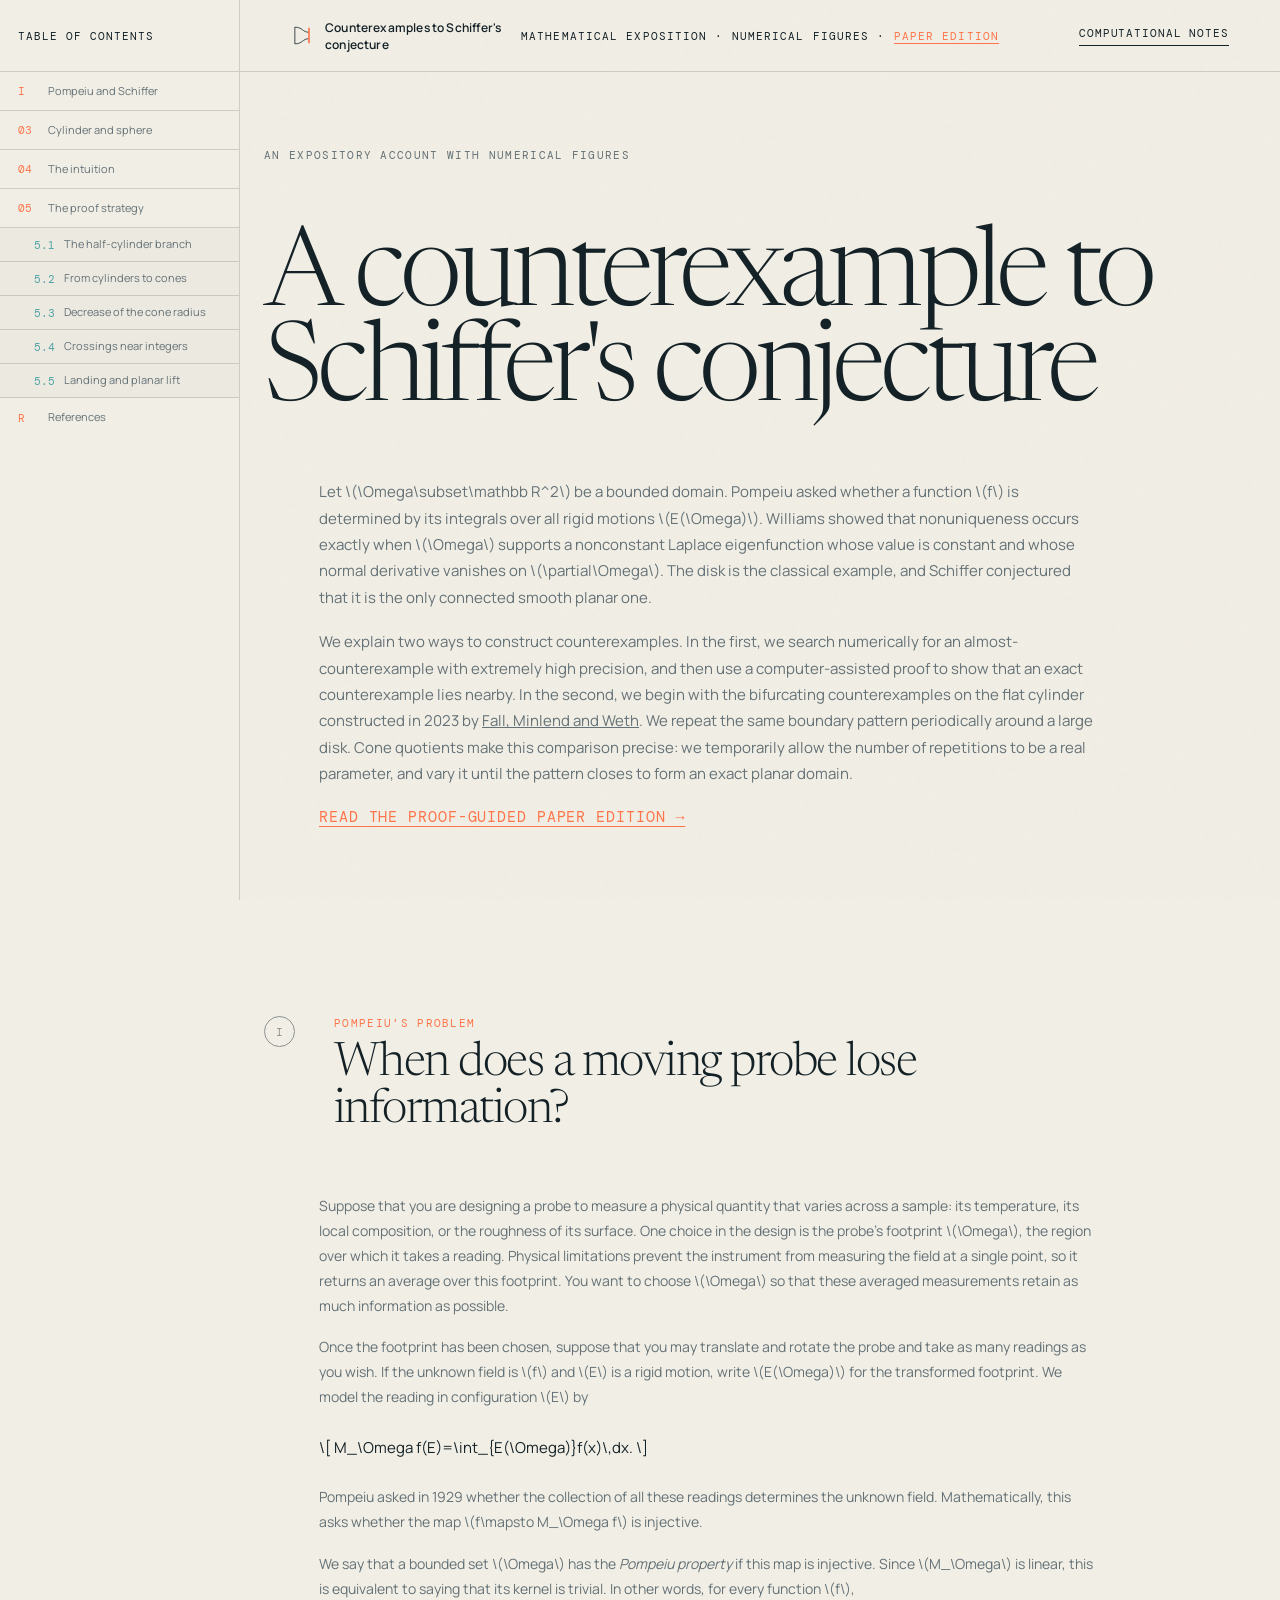
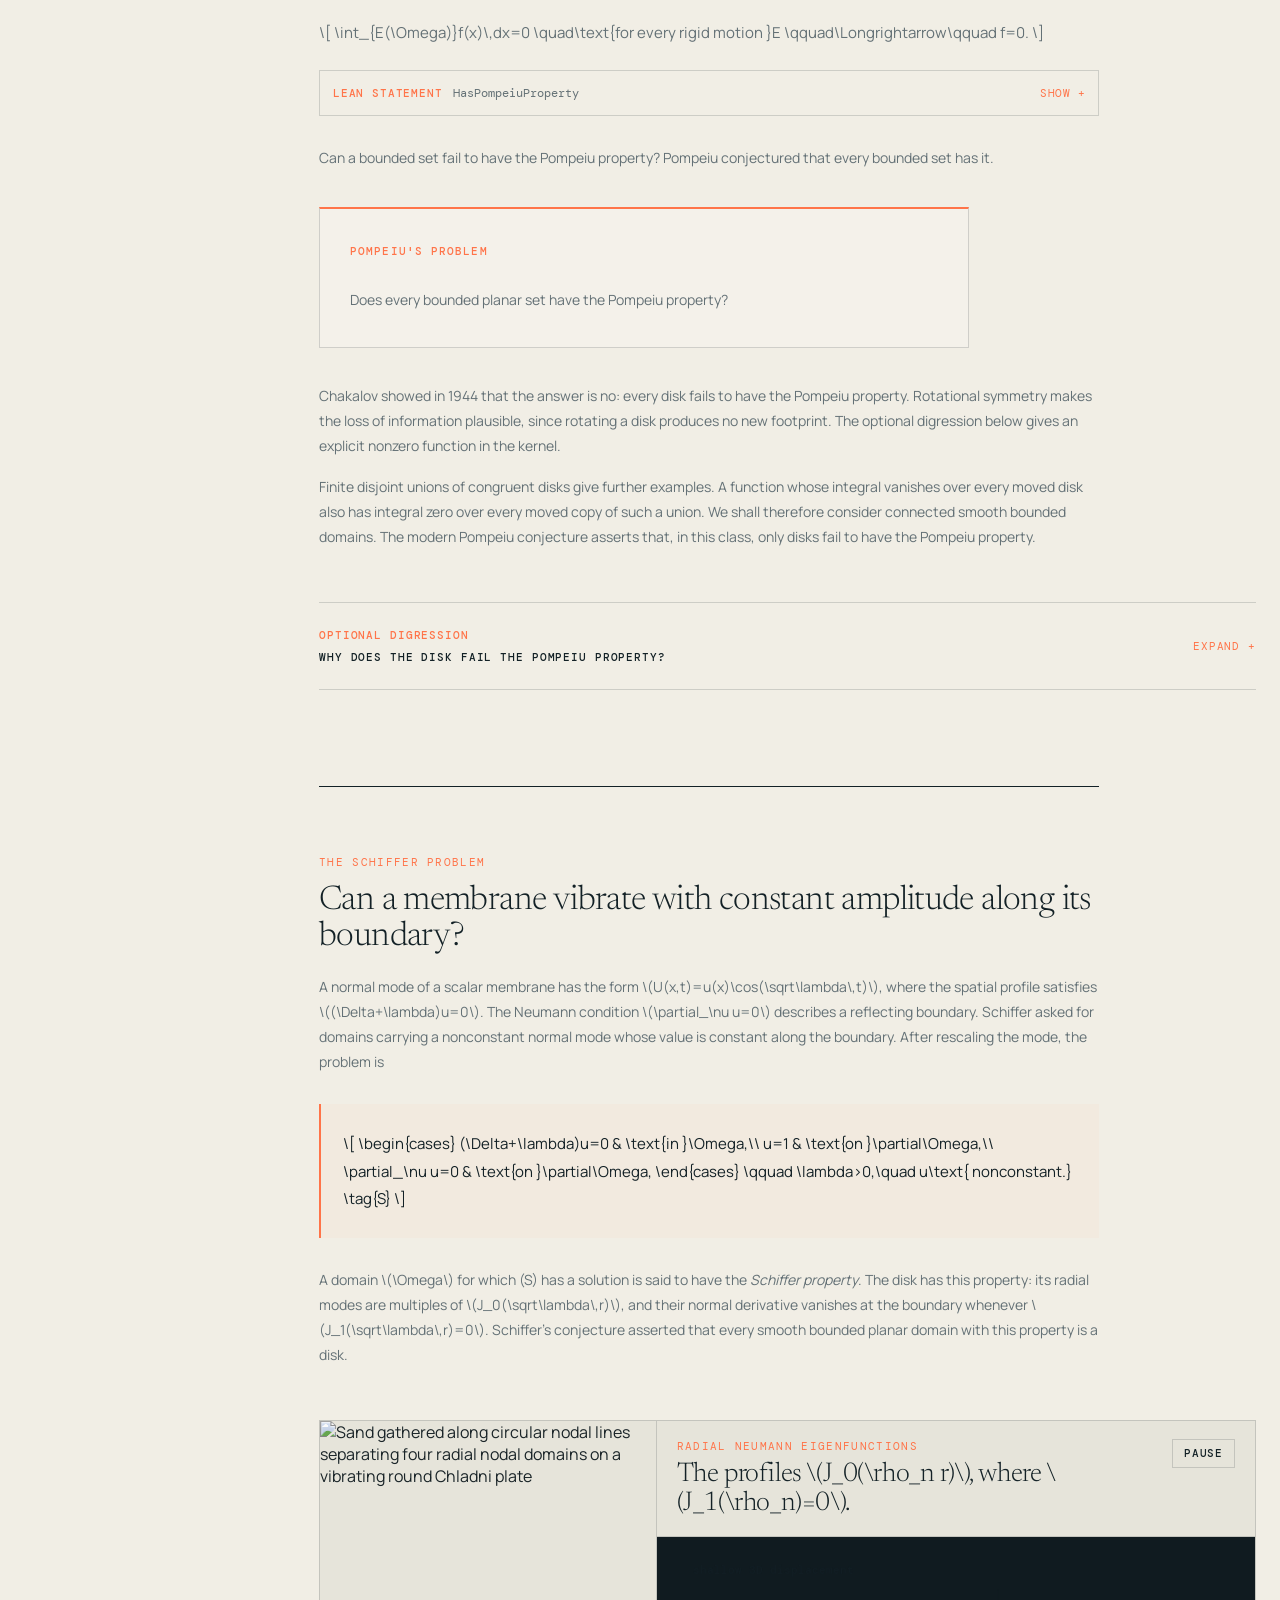
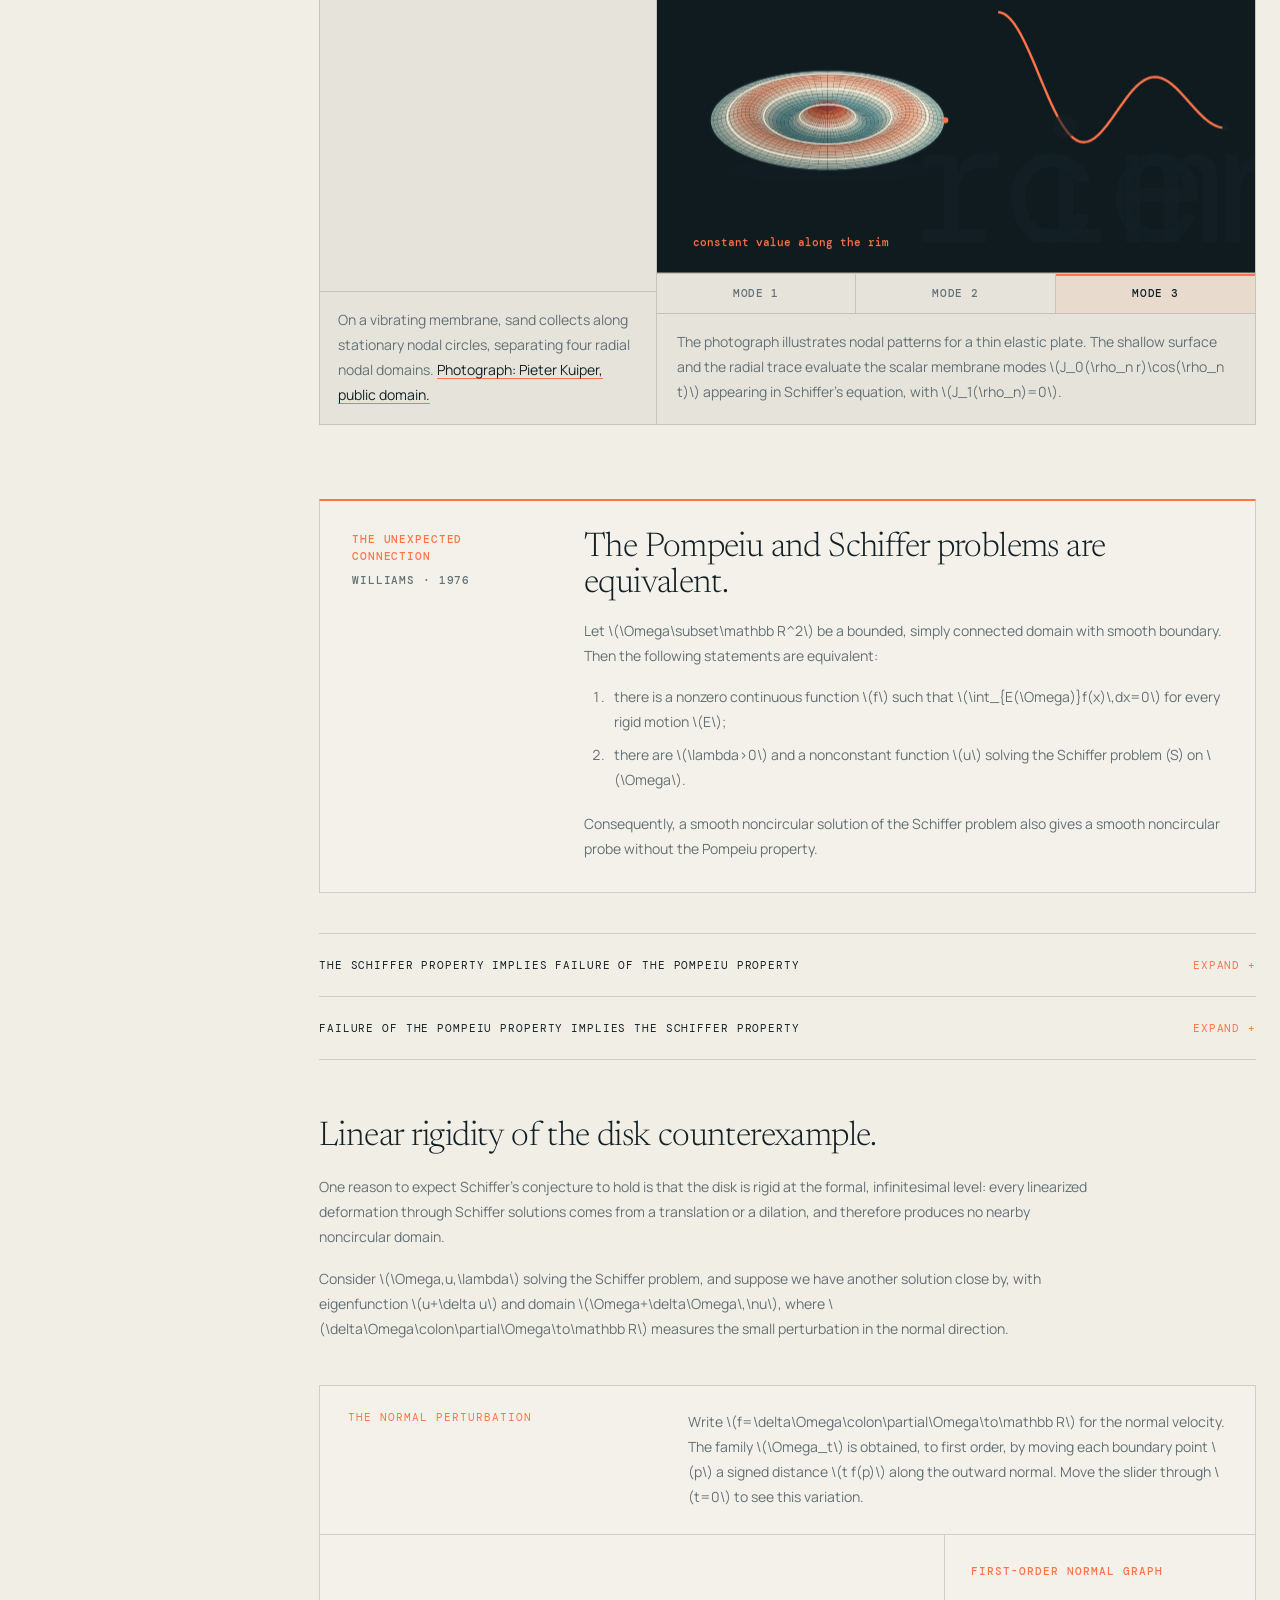
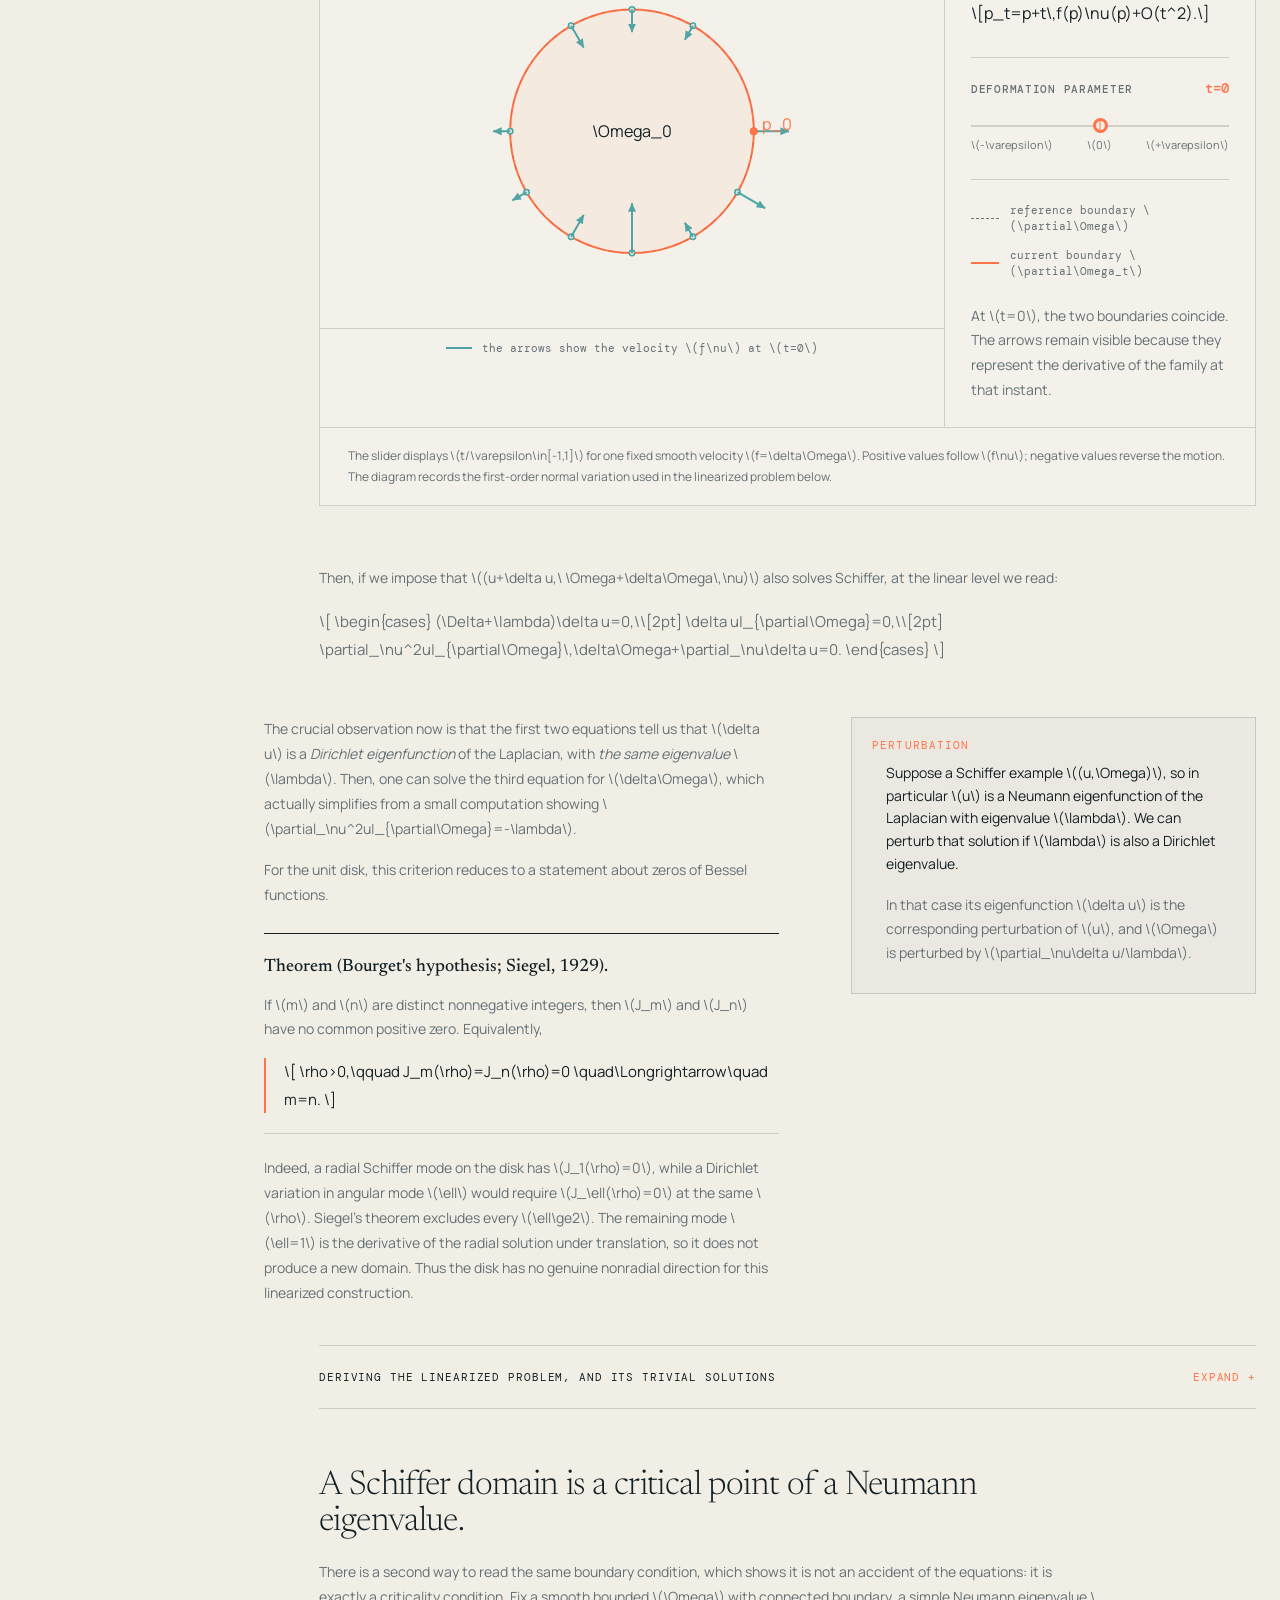
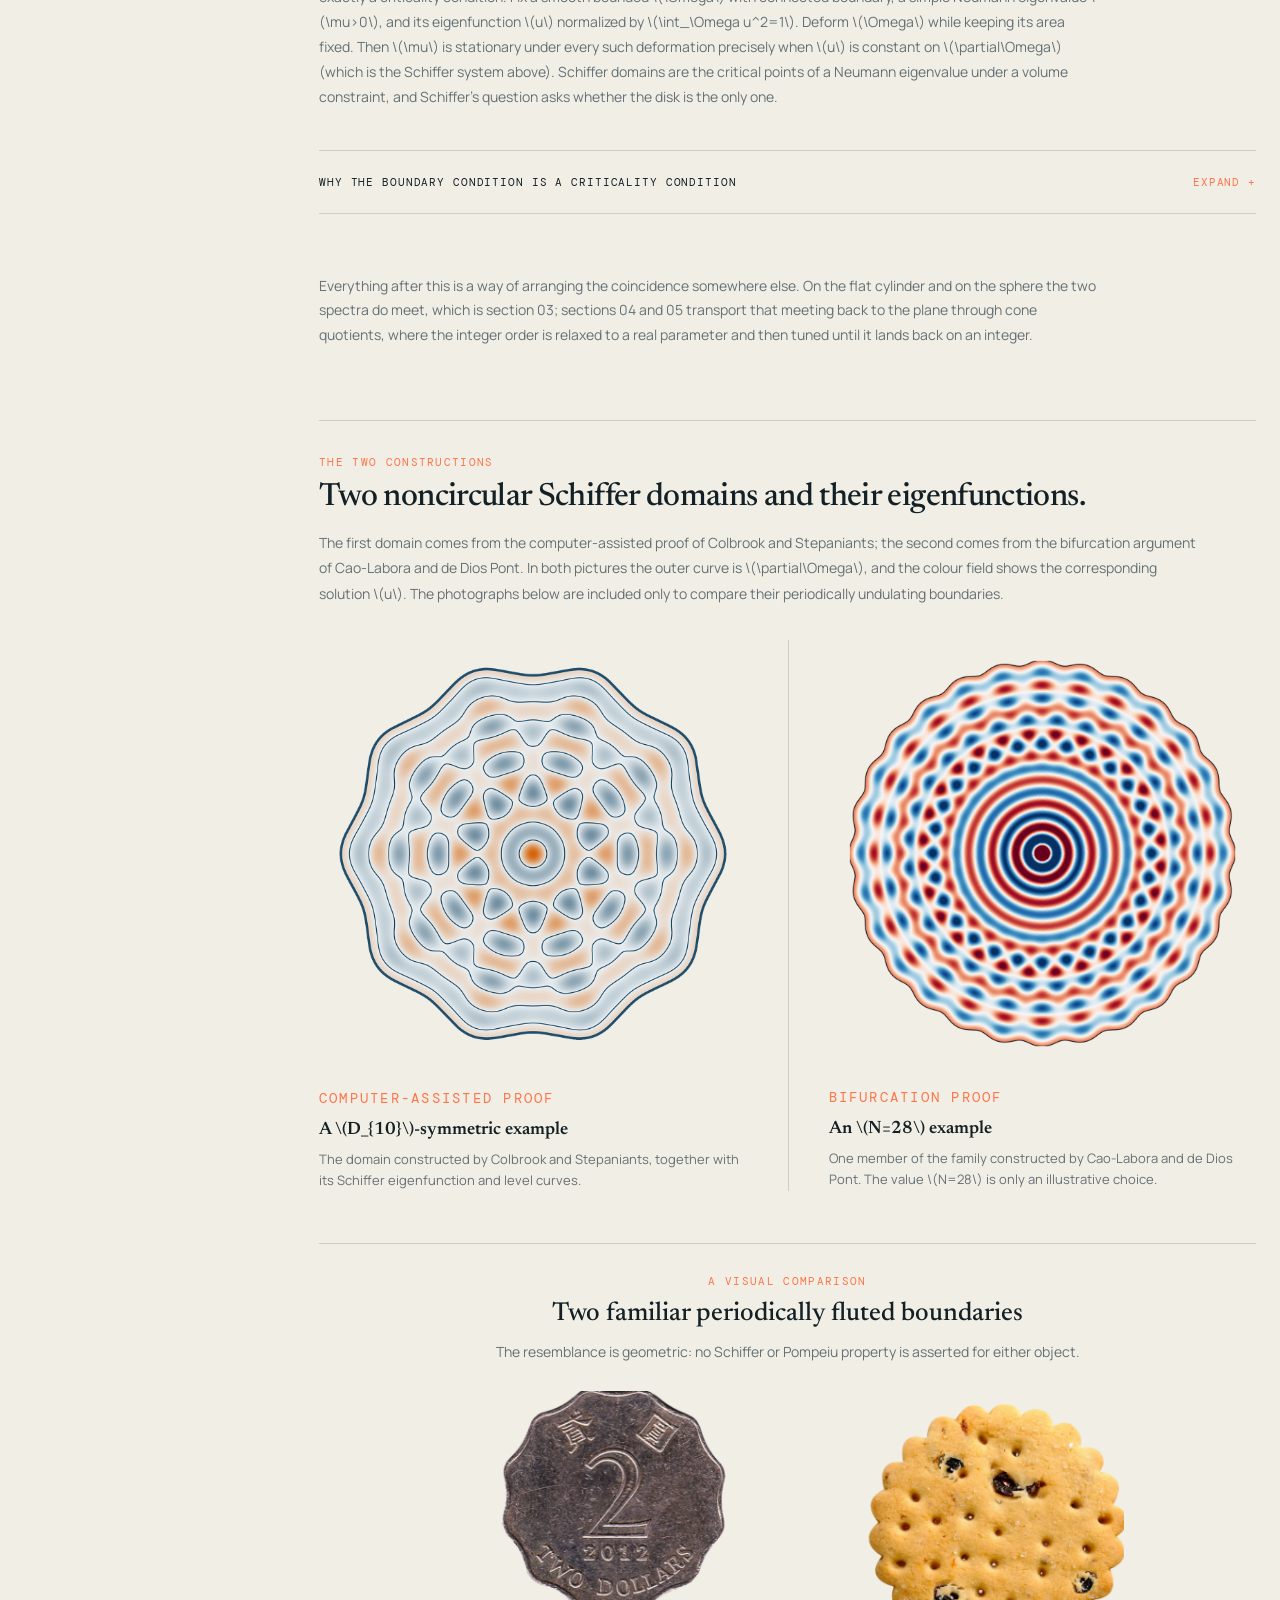
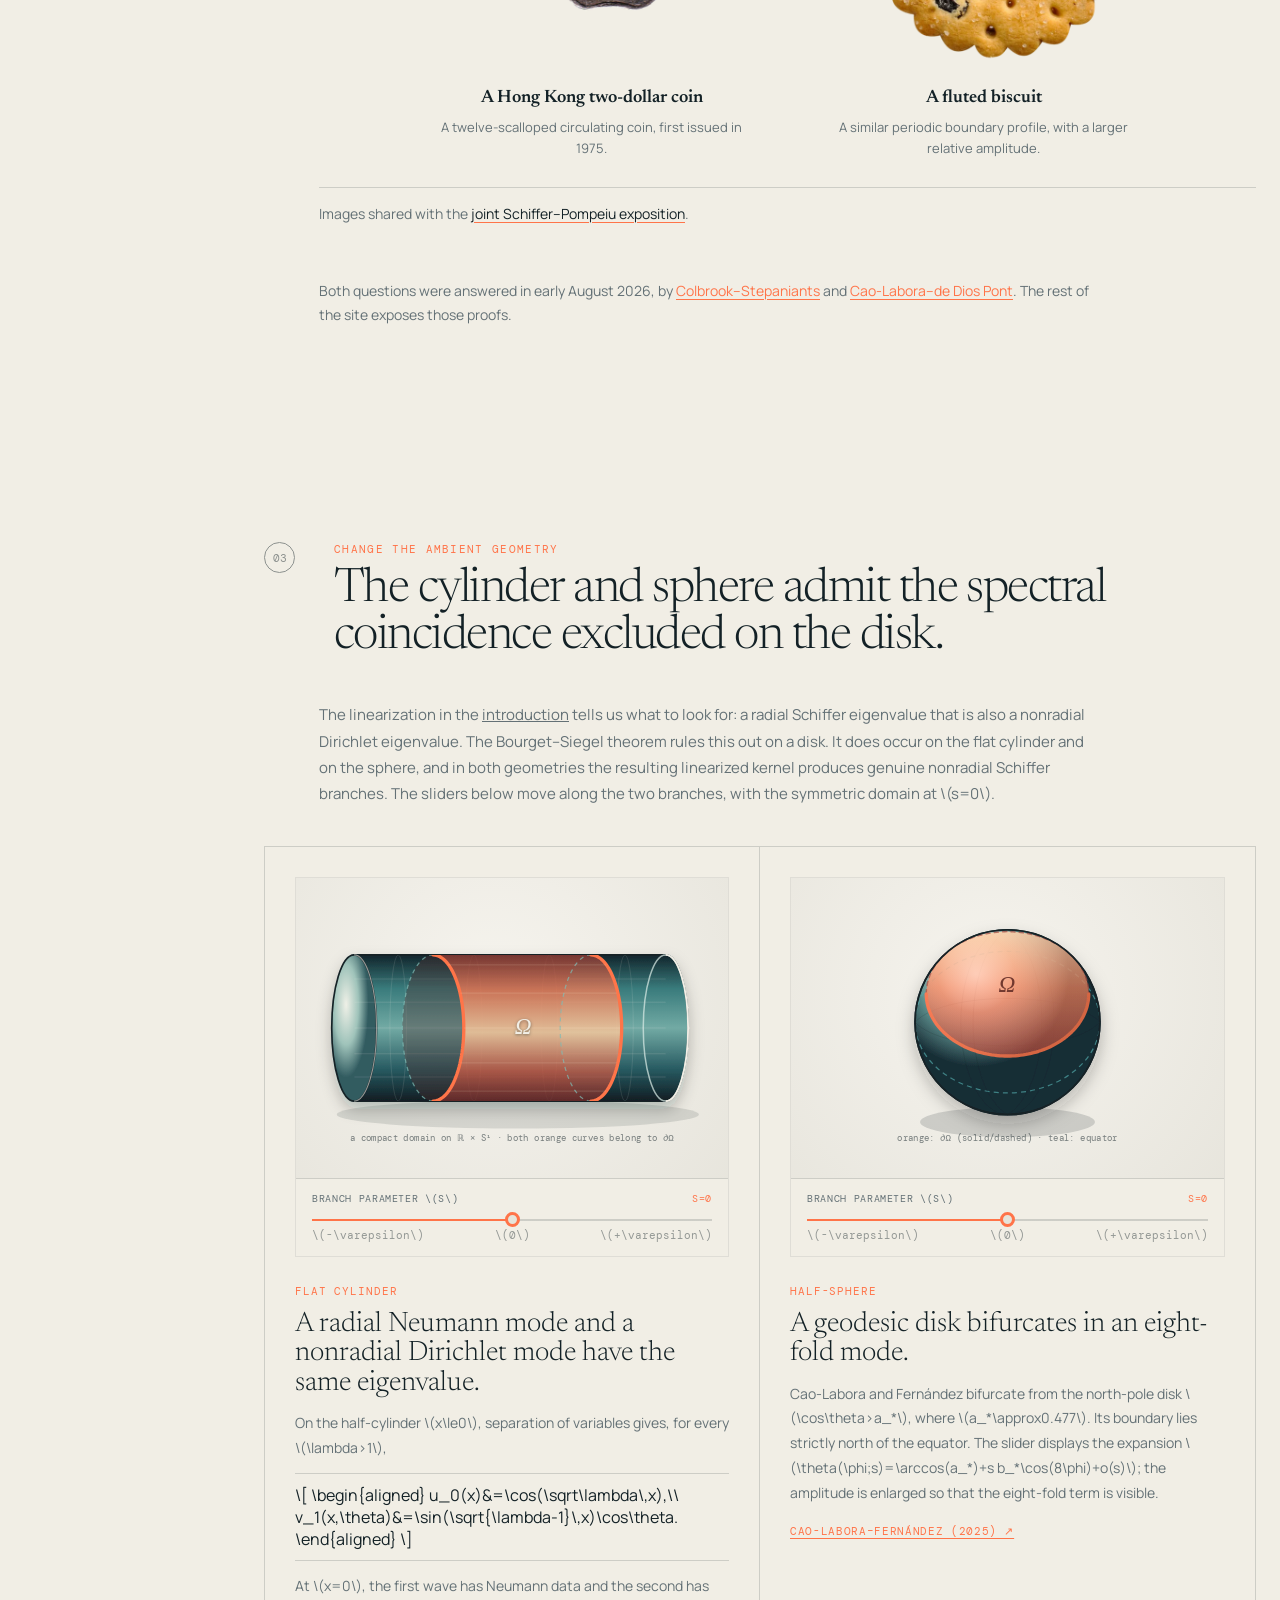
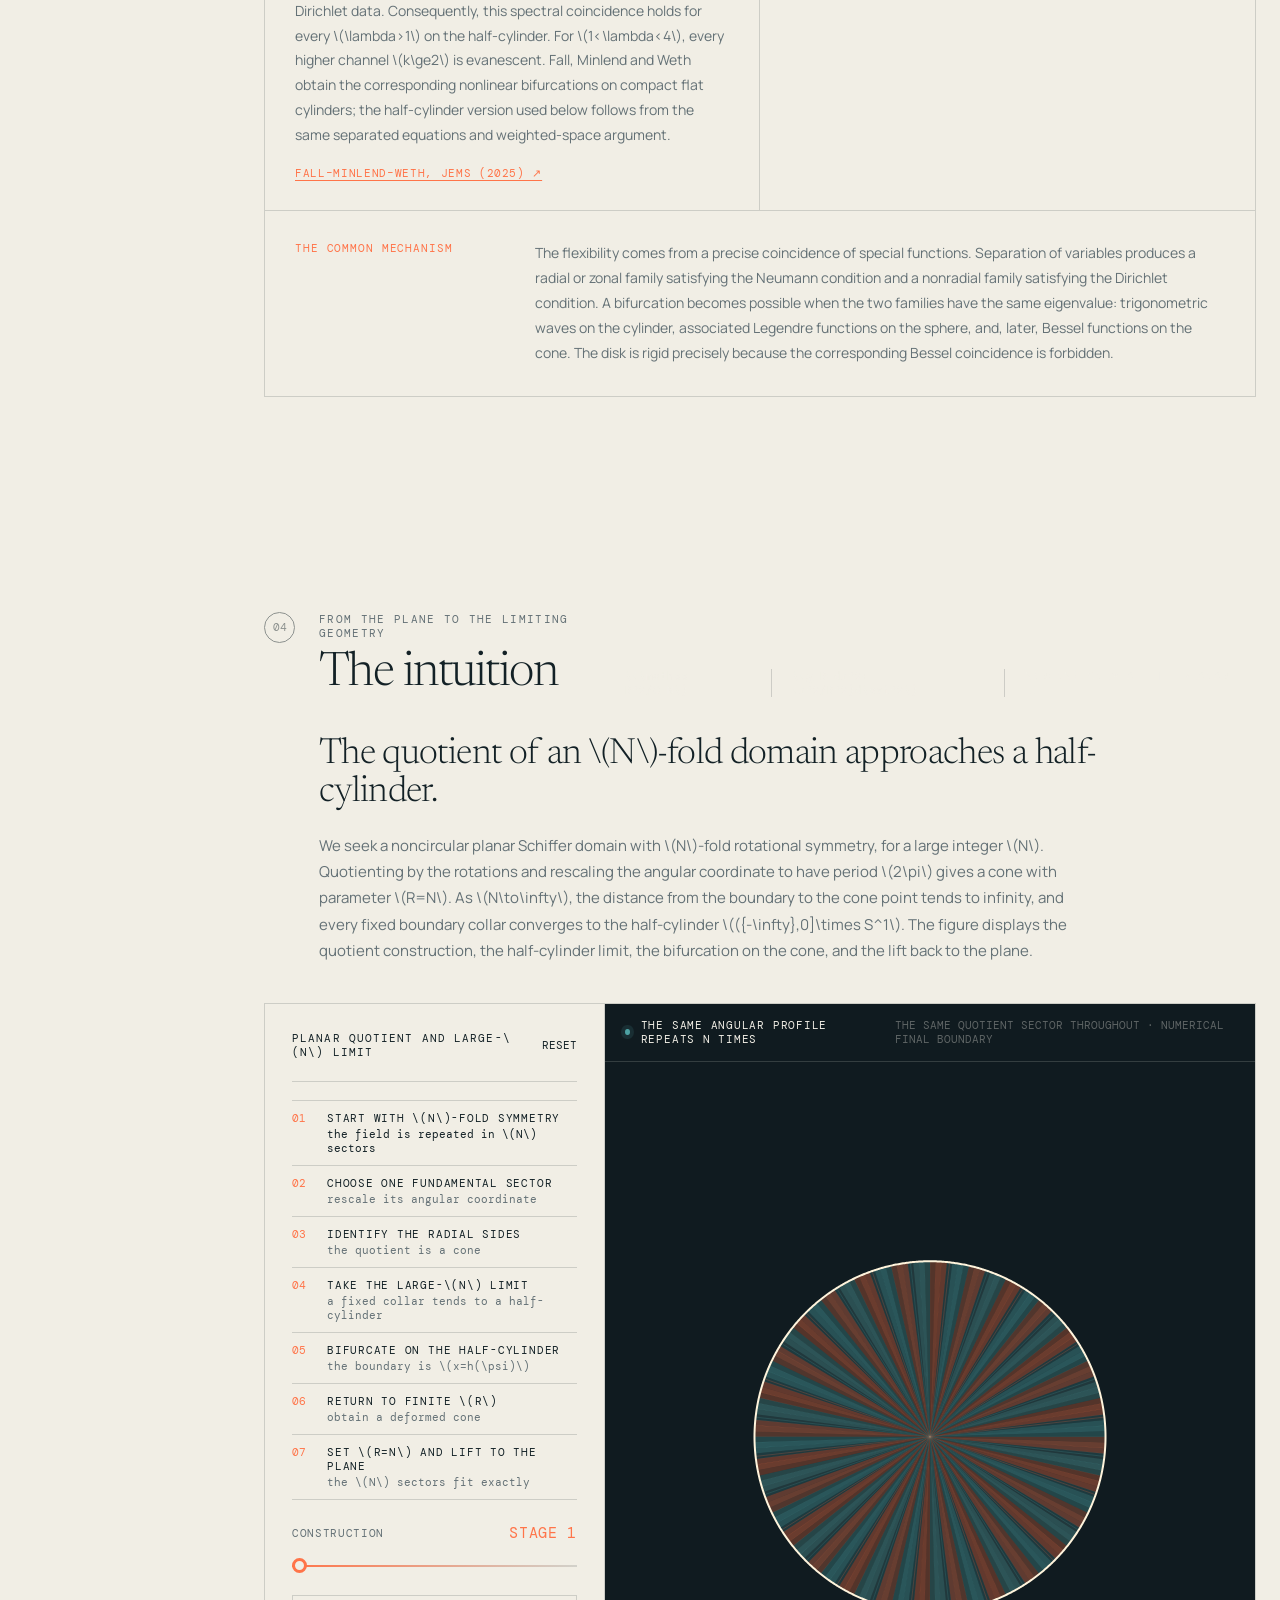
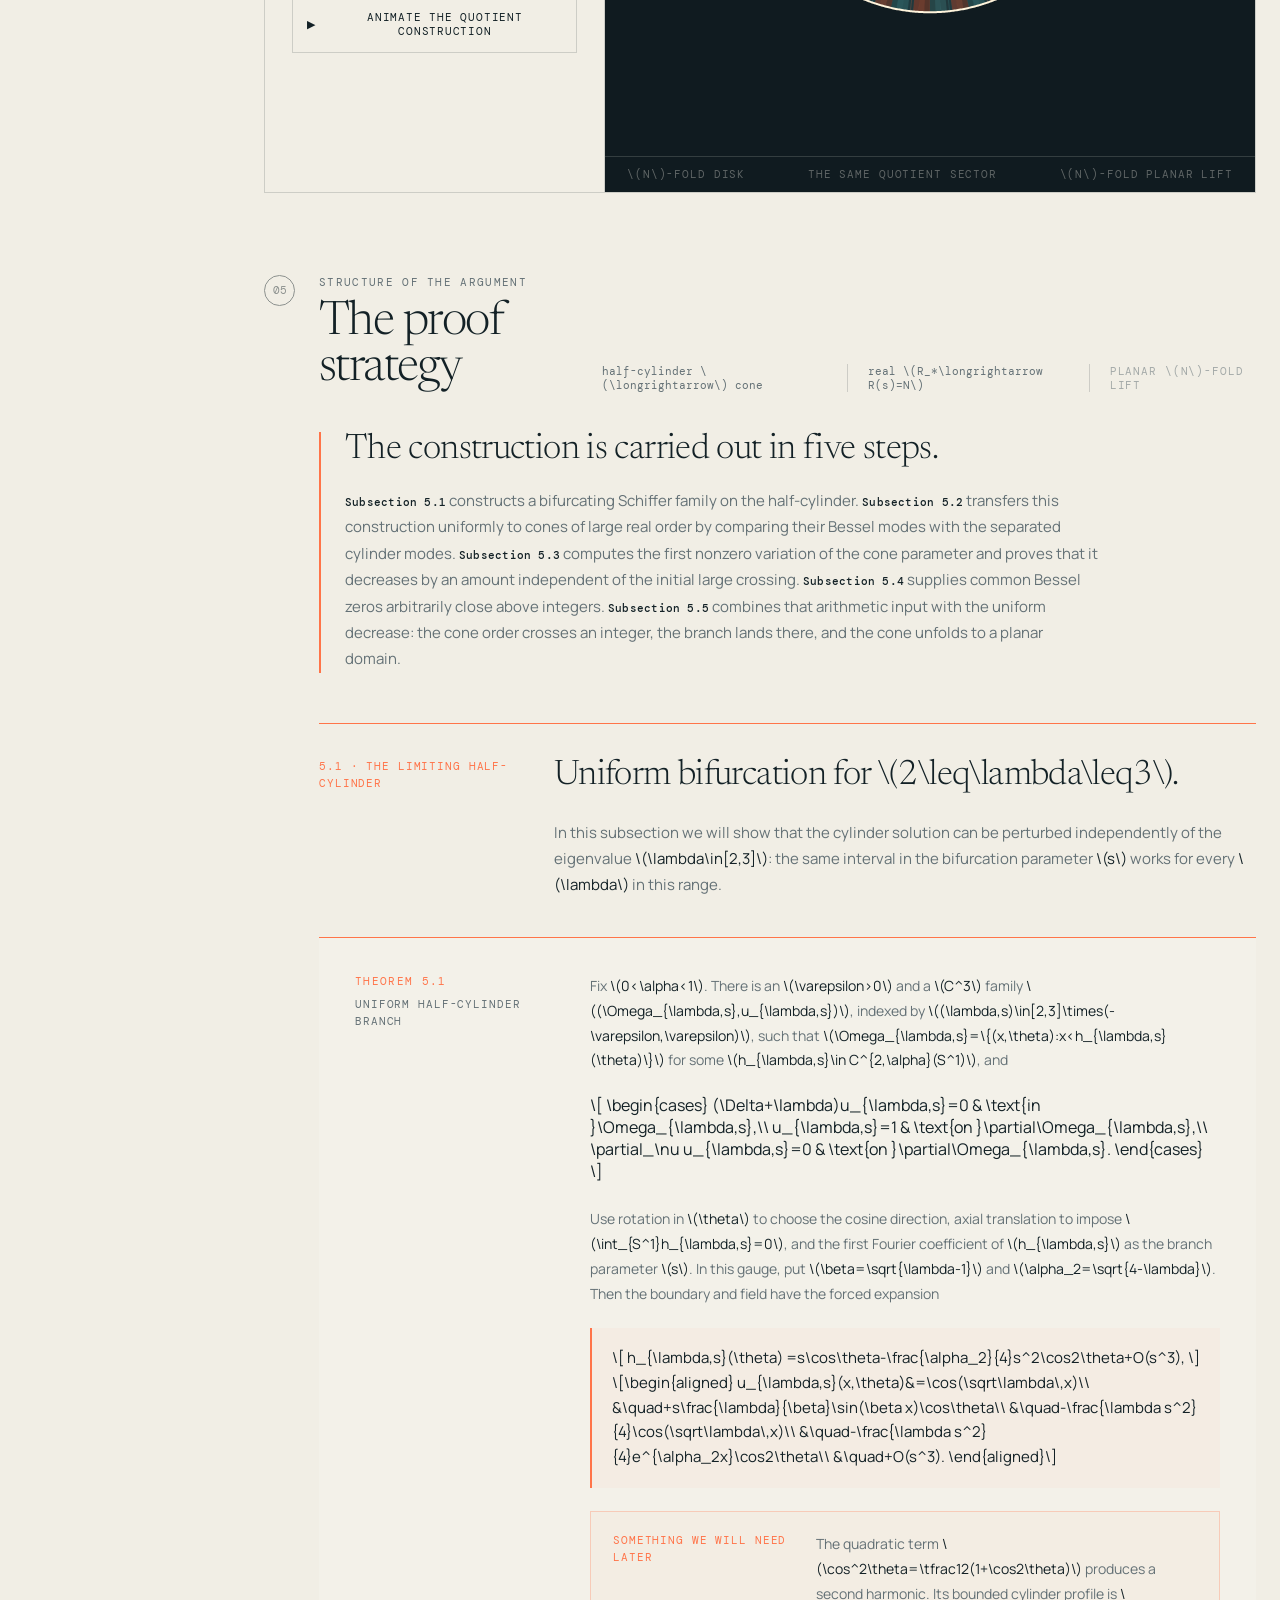
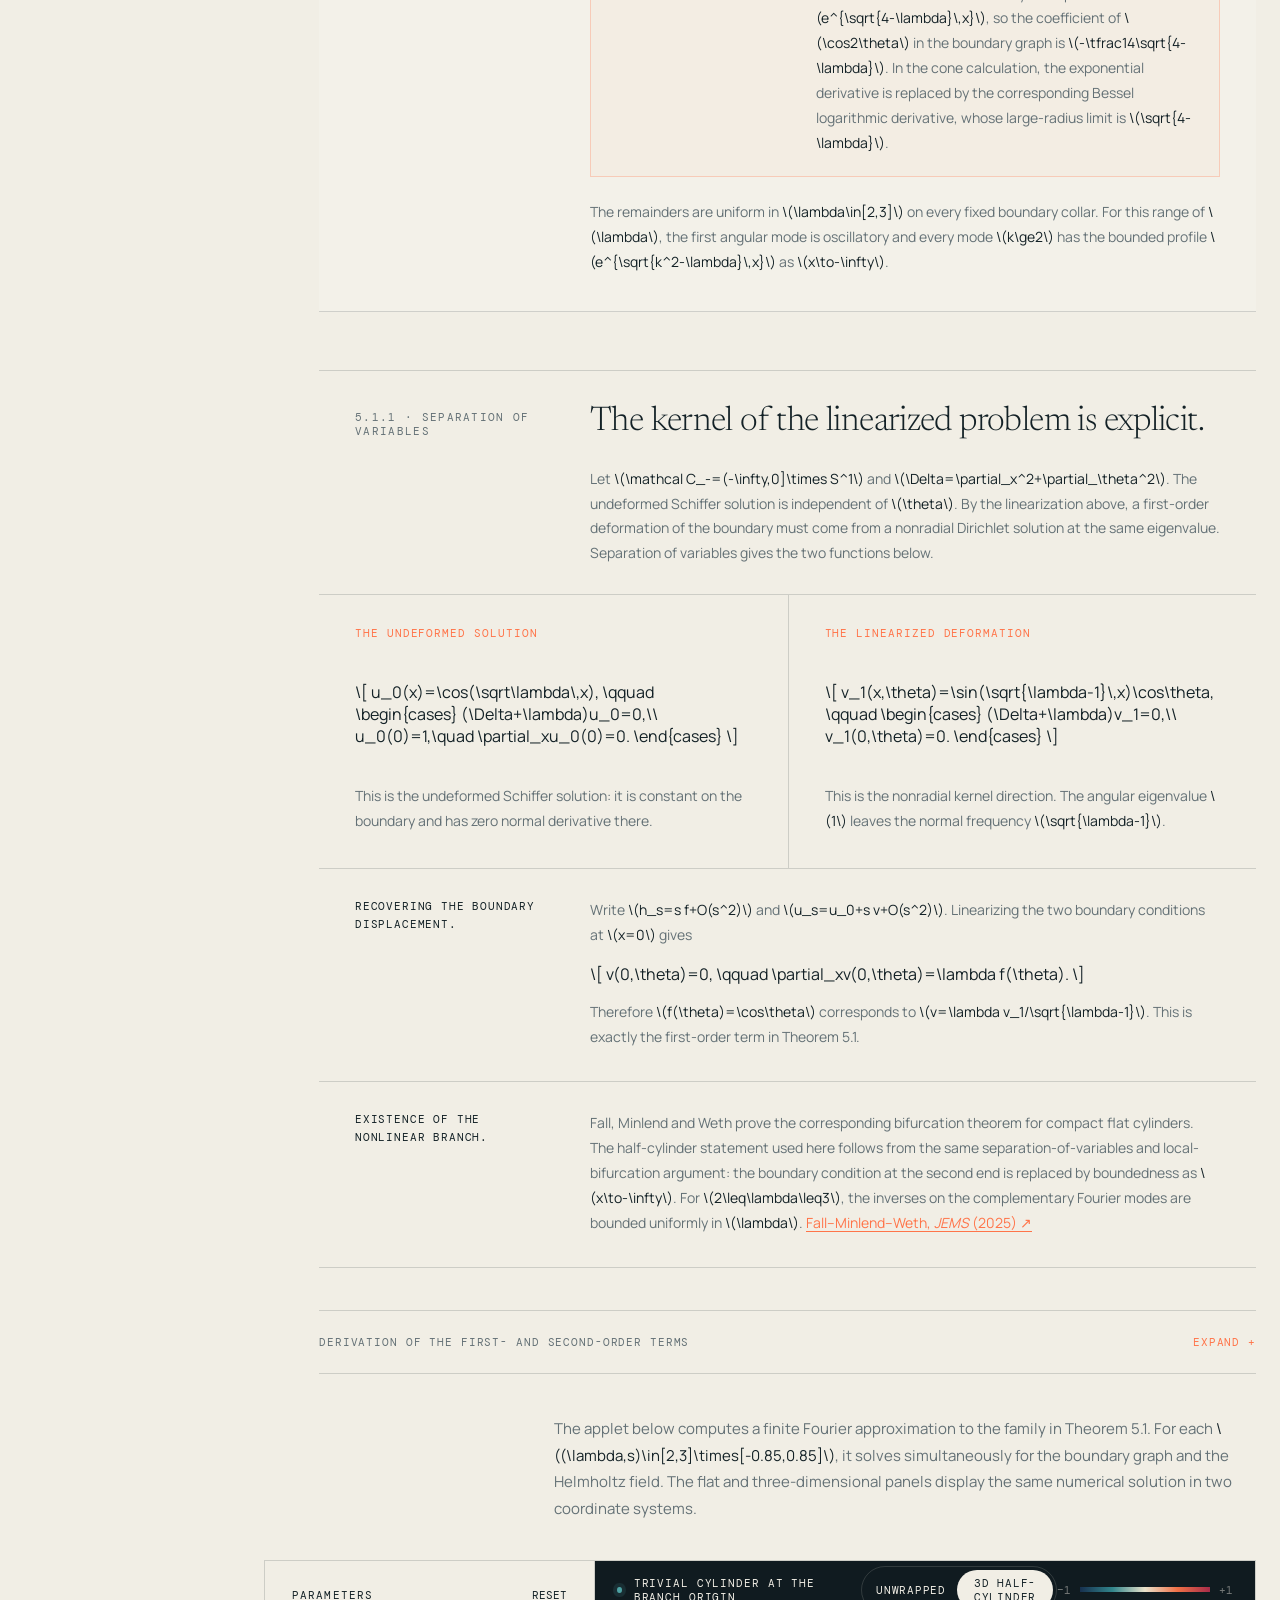
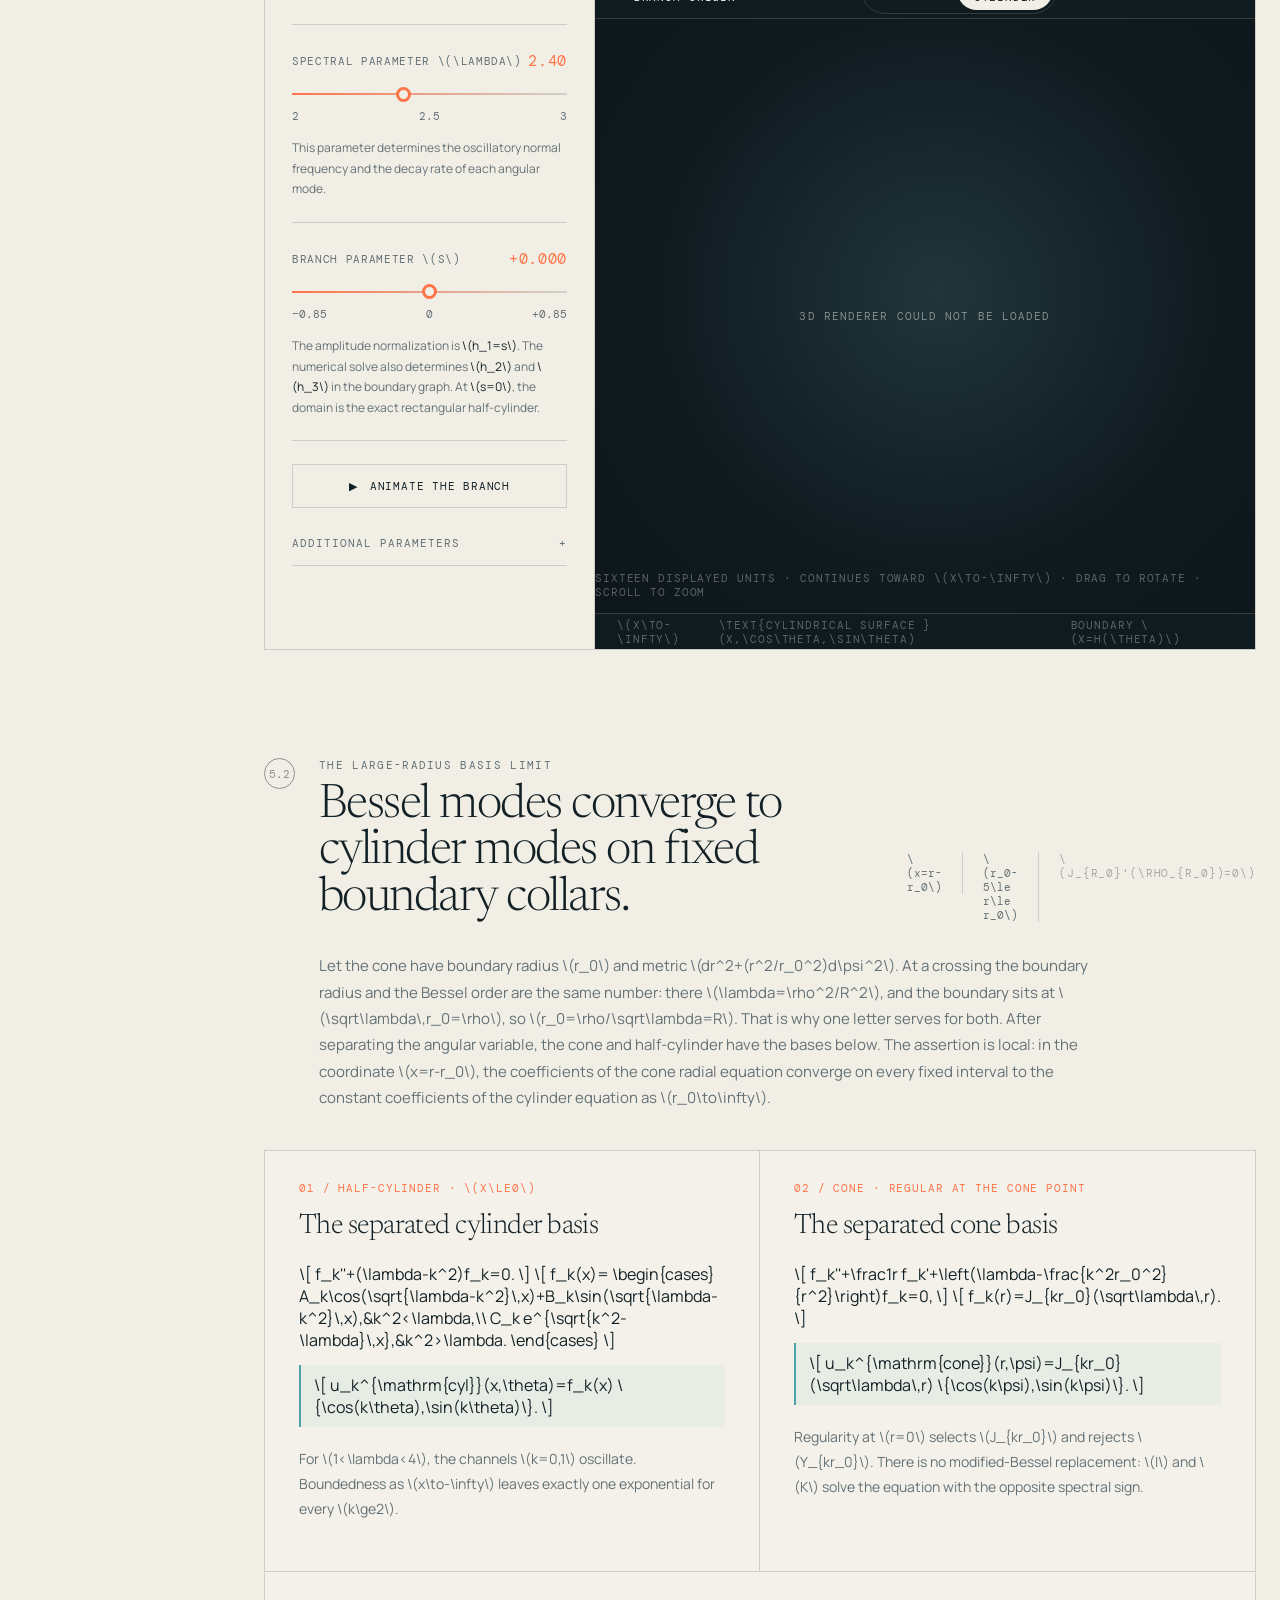
==== index.html @ b91102c0 "Restore original collar views with scaled half-cylinder" ====
<!DOCTYPE html>
<html lang="en">
  <head>
    <meta charset="UTF-8">
    <meta name="viewport" content="width=device-width, initial-scale=1.0">
    <meta name="description" content="A mathematical account of two constructions of planar counterexamples to Schiffer's conjecture: computer-assisted validation and cylinder-to-cone bifurcation.">
    <title>A counterexample to Schiffer's conjecture · Cone bifurcations and planar domains</title>
    <link rel="preconnect" href="https://fonts.googleapis.com">
    <link rel="preconnect" href="https://fonts.gstatic.com" crossorigin>
    <link rel="icon" href="data:image/svg+xml,%3Csvg xmlns='http://www.w3.org/2000/svg' viewBox='0 0 32 32'%3E%3Crect width='32' height='32' rx='16' fill='%23132126'/%3E%3Cpath d='M8 6v20M8 6c9 0 9 7 16 7M8 26c9 0 9-7 16-7' fill='none' stroke='%23f1eee5' stroke-width='1.5'/%3E%3Cpath d='M24 8v16' stroke='%23ff7449' stroke-width='2.5'/%3E%3C/svg%3E">
    <link href="https://fonts.googleapis.com/css2?family=DM+Mono:wght@300;400;500&family=Manrope:wght@400;500;600&family=Newsreader:opsz,wght@6..72,300;6..72,400&display=swap" rel="stylesheet">
    <link rel="stylesheet" href="https://cdn.jsdelivr.net/npm/katex@0.17.0/dist/katex.min.css" integrity="sha384-vlBdW0r3AcZO/HboRPznQNowvexd3fY8qHOWkBi5q7KGgqJ+F48+DceybYmrVbmB" crossorigin="anonymous">
    <link rel="stylesheet" href="https://cdn.jsdelivr.net/npm/@highlightjs/cdn-assets@11.12.0/styles/github.min.css">
    <script defer src="https://cdn.jsdelivr.net/npm/katex@0.17.0/dist/katex.min.js" integrity="sha384-AtrdNsnxl/75rvBneBVH7DtOvCxSVahR2zWqle1coBKd8DEmLoviqNeJSx64gNAs" crossorigin="anonymous"></script>
    <script defer src="https://cdn.jsdelivr.net/npm/katex@0.17.0/dist/contrib/auto-render.min.js" integrity="sha384-bjyGPfbij8/NDKJhSGZNP/khQVgtHUE5exjm4Ydllo42FwIgYsdLO2lXGmRBf5Mz" crossorigin="anonymous"></script>
    <script defer src="https://cdn.jsdelivr.net/npm/@highlightjs/cdn-assets@11.12.0/highlight.min.js"></script>
    <script defer src="https://cdn.jsdelivr.net/npm/highlightjs-lean@1.2.0/dist/lean.min.js"></script>
    <script defer src="lean-statements.js?v=20260827.5"></script>
    <script defer src="math.js?v=20260827.9"></script>
    <link rel="stylesheet" href="styles.css?v=20260827.10">
  </head>
  <body>
    <div class="noise" aria-hidden="true"></div>

    <header class="topbar">
      <a class="brand" href="#top" aria-label="Schiffer bifurcation exposition home">
        <svg viewBox="0 0 34 34" aria-hidden="true"><path d="M6 4v26M6 4c12 0 12 8 22 8M6 30c12 0 12-8 22-8"/><path class="accent" d="M28 5v24"/></svg>
        <span>Counterexamples to Schiffer's conjecture</span>
      </a>
      <div class="status"><span>mathematical exposition · numerical figures · <a href="paper/">paper edition</a></span></div>
      <button id="methodButton" class="method-button" type="button">Computational notes</button>
    </header>

    <details class="site-toc">
      <summary><span>Table of contents</span><i aria-hidden="true">open +</i></summary>
      <nav aria-label="Table of contents">
        <a href="#introduction"><b>I</b><span>Pompeiu and Schiffer</span></a>
        <a href="#borrow-flexibility"><b>03</b><span>Cylinder and sphere</span></a>
        <a href="#geometric-escape"><b>04</b><span>The intuition</span></a>
        <a href="#experiment"><b>05</b><span>The proof strategy</span></a>
        <a class="toc-subsection" href="#half-cylinder-strategy"><b>5.1</b><span>The half-cylinder branch</span></a>
        <a class="toc-subsection" href="#debye-experiment"><b>5.2</b><span>From cylinders to cones</span></a>
        <a class="toc-subsection" href="#phase-story"><b>5.3</b><span>Decrease of the cone radius</span></a>
        <a class="toc-subsection" href="#abundance-experiment"><b>5.4</b><span>Crossings near integers</span></a>
        <a class="toc-subsection" href="#cone-experiment"><b>5.5</b><span>Landing and planar lift</span></a>
        <a href="#references"><b>R</b><span>References</span></a>
      </nav>
    </details>

    <main id="top">
      <section class="intro">
        <div class="intro-index">An expository account with numerical figures</div>
        <h1>A counterexample to Schiffer's conjecture</h1>
        <div class="intro-bottom">
          <p>Let \(\Omega\subset\mathbb R^2\) be a bounded domain. Pompeiu asked whether a function \(f\) is determined by its integrals over all rigid motions \(E(\Omega)\). Williams showed that nonuniqueness occurs exactly when \(\Omega\) supports a nonconstant Laplace eigenfunction whose value is constant and whose normal derivative vanishes on \(\partial\Omega\). The disk is the classical example, and Schiffer conjectured that it is the only connected smooth planar one.</p>
          <p>We explain two ways to construct counterexamples. In the first, we search numerically for an almost-counterexample with extremely high precision, and then use a computer-assisted proof to show that an exact counterexample lies nearby. In the second, we begin with the bifurcating counterexamples on the flat cylinder constructed in 2023 by <a href="https://arxiv.org/abs/2303.17036" target="_blank" rel="noreferrer">Fall, Minlend and Weth</a>. We repeat the same boundary pattern periodically around a large disk. Cone quotients make this comparison precise: we temporarily allow the number of repetitions to be a real parameter, and vary it until the pattern closes to form an exact planar domain.</p>
          <p class="edition-link"><a href="paper/">Read the proof-guided paper edition →</a></p>
        </div>
      </section>

      <section id="introduction" class="story-intro">
        <div class="story-heading light-story-heading">
          <span class="section-number">I</span>
          <div><p class="eyebrow">Pompeiu's problem</p><h2>When does a moving probe lose information?</h2></div>
        </div>

        <div class="intro-copy intro-copy-wide intro-pompeiu-copy">
          <p>Suppose that you are designing a probe to measure a physical quantity that varies across a sample: its temperature, its local composition, or the roughness of its surface. One choice in the design is the probe's footprint \(\Omega\), the region over which it takes a reading. Physical limitations prevent the instrument from measuring the field at a single point, so it returns an average over this footprint. You want to choose \(\Omega\) so that these averaged measurements retain as much information as possible.</p>
          <p>Once the footprint has been chosen, suppose that you may translate and rotate the probe and take as many readings as you wish. If the unknown field is \(f\) and \(E\) is a rigid motion, write \(E(\Omega)\) for the transformed footprint. We model the reading in configuration \(E\) by</p>
          <div class="tex-display intro-inline-display">
            \[
            M_\Omega f(E)=\int_{E(\Omega)}f(x)\,dx.
            \]
          </div>
          <p>Pompeiu asked in 1929 whether the collection of all these readings determines the unknown field. Mathematically, this asks whether the map \(f\mapsto M_\Omega f\) is injective.</p>
          <p>We say that a bounded set \(\Omega\) has the <em>Pompeiu property</em> if this map is injective. Since \(M_\Omega\) is linear, this is equivalent to saying that its kernel is trivial. In other words, for every function \(f\),</p>
          <div class="tex-display">
            \[
            \int_{E(\Omega)}f(x)\,dx=0
            \quad\text{for every rigid motion }E
            \qquad\Longrightarrow\qquad
            f=0.
            \]
          </div>
          <lean-statement data-statement="pompeiu-property"></lean-statement>
          <p>Can a bounded set fail to have the Pompeiu property? Pompeiu conjectured that every bounded set has it.</p>

          <aside class="probe-question probe-question-inline" aria-label="The Pompeiu problem">
            <span>Pompeiu's problem</span>
            <p>Does every bounded planar set have the Pompeiu property?</p>
          </aside>

          <p>Chakalov showed in 1944 that the answer is no: every disk fails to have the Pompeiu property. Rotational symmetry makes the loss of information plausible, since rotating a disk produces no new footprint. The optional digression below gives an explicit nonzero function in the kernel.</p>
          <p>Finite disjoint unions of congruent disks give further examples. A function whose integral vanishes over every moved disk also has integral zero over every moved copy of such a union. We shall therefore consider connected smooth bounded domains. The modern Pompeiu conjecture asserts that, in this class, only disks fail to have the Pompeiu property.</p>
        </div>

        <details class="disk-sidequest">
          <summary><span><small>Optional digression</small>Why does the disk fail the Pompeiu property?</span><i>expand +</i></summary>
          <div class="disk-sidequest-body">
            <figure class="measurement-figure line-probe-figure" id="lineProbeFigure">
              <figcaption class="measurement-caption">
                <p class="eyebrow">A one-dimensional model</p>
                <h3>The Pompeiu operator for an interval.</h3>
                <p>Let \(I_L=[-L/2,L/2]\) and \(f(x)=\cos x\). For the translate \(I_L+t\), direct integration gives</p>
                <div class="tex-display line-probe-computation">
                  \[
                  \int_{I_L+t}f(x)\,dx
                  =\int_{t-L/2}^{t+L/2}\cos x\,dx
                  =2\sin(L/2)\cos t.
                  \]
                </div>
                <p>Hence \(I_{2\pi}\) fails the one-dimensional Pompeiu property: the nonzero function \(\cos x\) belongs to the kernel for every translation. The panel below plots this identity as \(t\) and \(L\) vary.</p>
              </figcaption>
              <div class="measurement-panel line-probe-panel">
                <canvas class="measurement-canvas" id="lineProbeCanvas" tabindex="0" role="img" aria-label="Graph of cosine x with a movable interval"></canvas>
                <div class="measurement-side line-probe-side">
                  <div class="measurement-size-control">
                    <label for="lineProbeLength"><span>Interval length</span><output id="lineProbeLengthValue" for="lineProbeLength">\(L=2\pi\)</output></label>
                    <div class="measurement-slider">
                      <input id="lineProbeLength" type="range" min="0.5" max="12.5" step="0.01" value="6.2831853072" aria-label="Dilate the interval by changing its length">
                      <i class="measurement-slider-mark" aria-hidden="true"></i>
                    </div>
                    <div class="measurement-range-scale"><span>\(0.5\)</span><span class="measurement-range-mark">\(2\pi\)</span><span>\(12.5\)</span></div>
                  </div>
                  <div class="measurement-readout pompeiu-readout">
                    <div class="measurement-value-line"><span>\(\int_{t-L/2}^{t+L/2}\cos x\,dx\)</span><strong id="lineProbeValue">= 0.000</strong></div>
                  </div>
                  <p class="measurement-hint pompeiu-hint">Drag to vary \(t\). Move the slider to dilate \(I_L\).</p>
                </div>
              </div>
            </figure>

            <div class="intro-copy">
              <h3>Proposition. Every disk fails the Pompeiu property.</h3>
              <p>Let \(B_r\) be a disk of radius \(r\), and let \(\rho_\star&gt;0\) be a zero of \(J_1\). Then</p>
              <div class="tex-display">
                \[
                f(x)=\cos\!\left(\frac{\rho_\star}{r}x_1\right)
                \]
              </div>
              <p>is nonzero and satisfies \(\int_{E(B_r)}f(x)\,dx=0\) for every rigid motion \(E\). Rotations give no additional domains because \(B_r\) is rotationally invariant.</p>
            </div>
          <figure class="measurement-figure pompeiu-figure" id="pompeiuFigure">
            <figcaption class="measurement-caption">
              <p class="eyebrow">A two-dimensional model</p>
              <h3>The Pompeiu operator for a disk.</h3>
              <p>Here \(f(x)=\cos(x_1)\), so the exceptional radius is the first positive zero \(r=3.8317\ldots\) of \(J_1\). The displayed value is the integral over the translated disk.</p>
            </figcaption>
            <div class="measurement-panel pompeiu-panel">
              <canvas class="measurement-canvas" id="pompeiuCanvas" tabindex="0" role="img" aria-label="A disk moving over the field cosine of x one"></canvas>
              <div class="measurement-side pompeiu-side">
                <div class="measurement-size-control">
                  <label for="pompeiuRadius"><span>Disk radius</span><output id="pompeiuRadiusValue" for="pompeiuRadius">\(r=3.8317\ldots\)</output></label>
                  <div class="measurement-slider">
                    <input id="pompeiuRadius" type="range" min="0.5" max="6.8" step="0.01" value="3.8317059702" aria-label="Dilate the disk by changing its radius">
                    <i class="measurement-slider-mark" aria-hidden="true"></i>
                  </div>
                  <div class="measurement-range-scale"><span>\(0.5\)</span><span class="measurement-range-mark">\(\rho_1\)</span><span>\(6.8\)</span></div>
                </div>
                <div class="measurement-readout pompeiu-readout">
                  <div class="measurement-value-line"><span>\(\int_{B_r(t)}\cos(x_1)\,dx\)</span><strong id="pompeiuValue">= 0.000</strong></div>
                </div>
                <p class="measurement-hint pompeiu-hint">Drag to vary \(t\). Move the slider to dilate \(B_r\).</p>
              </div>
            </div>
          </figure>

          <div class="disk-sidequest-proof">
            <h4>Proof.</h4>
            <p>Translation of the disk gives a convolution:</p>
            <div class="tex-display">
              \[
              \int_{B_r+t}f(x)\,dx
              =(\mathbf 1_{B_r}*f)(t).
              \]
            </div>
            <p>The Fourier transform turns convolution into multiplication, and</p>
            <div class="tex-display">
              \[
              \widehat{\mathbf 1_{B_r}}(\xi)
              =2\pi r\,\frac{J_1(r|\xi|)}{|\xi|}.
              \]
            </div>
            <p>Take \(f(x)=\cos(\sqrt\lambda\,x_1)\). Its Fourier transform is supported at the two frequencies \(\xi=\pm\sqrt\lambda\,e_1\). If \(\sqrt\lambda\,r=\rho_\star\), where \(J_1(\rho_\star)=0\), then \(\widehat{\mathbf 1_{B_r}}\) vanishes at both frequencies. Therefore</p>
            <div class="tex-display">
              \[
              \int_{B_r+t}\cos(\sqrt\lambda\,x_1)\,dx=0
              \qquad\text{for every }t\in\mathbb R^2.
              \]
            </div>
            <p>Thus the convolution \(\mathbf 1_{B_r}*f\) vanishes identically. Rotational invariance of the disk completes the proof. <span class="qed">□</span></p>
            <p class="intro-proof-aside">Brown, Schreiber and Taylor proved more generally that failure of the Pompeiu property is equivalent to \(\widehat{\mathbf 1_\Omega}\) vanishing on a circle centred at the origin.</p>
          </div>

          <div class="disk-sidequest-history">
            <h4>Historical note.</h4>
            <p>Pompeiu claimed that disks and squares have the Pompeiu property. His disk proof was incorrect, while the square proof used the additional assumption that \(f\) tends to a limit at infinity. Christov later proved the square case without this assumption. Chakalov established the disk counterexample in 1944.</p>
            <p>Brown, Schreiber and Taylor proved that noncircular ellipses, polygonal regions, and compact convex sets with a corner have the Pompeiu property <a class="history-citation" href="#ref-bst">[5, Theorems 5.1 and 5.9, and Corollary 5.12]</a>. The connected smooth-domain question remained open until the two planar counterexamples proved in 2026 <a class="history-citation" href="#ref-colbrook">[12]</a>, <a class="history-citation" href="#ref-cao-dedios">[13]</a>.</p>
          </div>
          </div>
        </details>

        <div class="intro-copy intro-copy-wide intro-chapter-heading">
          <p class="eyebrow">The Schiffer problem</p>
          <h3>Can a membrane vibrate with constant amplitude along its boundary?</h3>
          <p>A normal mode of a scalar membrane has the form \(U(x,t)=u(x)\cos(\sqrt\lambda\,t)\), where the spatial profile satisfies \((\Delta+\lambda)u=0\). The Neumann condition \(\partial_\nu u=0\) describes a reflecting boundary. Schiffer asked for domains carrying a nonconstant normal mode whose value is constant along the boundary. After rescaling the mode, the problem is</p>
          <div class="tex-display schiffer-intro-system">
            \[
            \begin{cases}
            (\Delta+\lambda)u=0 &amp; \text{in }\Omega,\\
            u=1 &amp; \text{on }\partial\Omega,\\
            \partial_\nu u=0 &amp; \text{on }\partial\Omega,
            \end{cases}
            \qquad \lambda&gt;0,\quad u\text{ nonconstant.}
            \tag{S}
            \]
          </div>
          <p>A domain \(\Omega\) for which (S) has a solution is said to have the <em>Schiffer property</em>. The disk has this property: its radial modes are multiples of \(J_0(\sqrt\lambda\,r)\), and their normal derivative vanishes at the boundary whenever \(J_1(\sqrt\lambda\,r)=0\). Schiffer's conjecture asserted that every smooth bounded planar domain with this property is a disk.</p>
        </div>

        <figure class="membrane-figure" id="schifferModeFigure">
          <div class="chladni-photo-panel">
            <img src="https://commons.wikimedia.org/wiki/Special:Redirect/file/Round_Chladni_plate_with_4_circular_nodes.JPG?width=1024" loading="lazy" decoding="async" alt="Sand gathered along circular nodal lines separating four radial nodal domains on a vibrating round Chladni plate">
            <p>On a vibrating membrane, sand collects along stationary nodal circles, separating four radial nodal domains. <a href="https://commons.wikimedia.org/wiki/File:Round_Chladni_plate_with_4_circular_nodes.JPG" target="_blank" rel="noreferrer">Photograph: Pieter Kuiper, public domain.</a></p>
          </div>
          <div class="schiffer-mode-panel">
            <div class="schiffer-mode-heading">
              <div><p class="eyebrow">Radial Neumann eigenfunctions</p><h3>The profiles \(J_0(\rho_n r)\), where \(J_1(\rho_n)=0\).</h3></div>
              <button type="button" id="schifferModePlay" class="mode-play" aria-pressed="false">pause</button>
            </div>
            <canvas id="schifferModeCanvas" role="img" aria-label="Shallow three-dimensional animation of a radial Neumann eigenmode on a disk"></canvas>
            <div class="schiffer-mode-controls" role="group" aria-label="Choose a radial mode">
              <button type="button" data-radial-mode="1" aria-pressed="false">mode 1</button>
              <button type="button" data-radial-mode="2" aria-pressed="false">mode 2</button>
              <button type="button" data-radial-mode="3" aria-pressed="true">mode 3</button>
            </div>
            <p class="membrane-model-note">The photograph illustrates nodal patterns for a thin elastic plate. The shallow surface and the radial trace evaluate the scalar membrane modes \(J_0(\rho_n r)\cos(\rho_n t)\) appearing in Schiffer's equation, with \(J_1(\rho_n)=0\).</p>
          </div>
        </figure>

        <article class="intro-theorem" aria-labelledby="williamsTheoremTitle">
          <div class="intro-theorem-label"><span>The unexpected connection</span><small>Williams · 1976</small></div>
          <div>
            <h3 id="williamsTheoremTitle">The Pompeiu and Schiffer problems are equivalent.</h3>
            <p>Let \(\Omega\subset\mathbb R^2\) be a bounded, simply connected domain with smooth boundary. Then the following statements are equivalent:</p>
            <ol>
              <li>there is a nonzero continuous function \(f\) such that \(\int_{E(\Omega)}f(x)\,dx=0\) for every rigid motion \(E\);</li>
              <li>there are \(\lambda&gt;0\) and a nonconstant function \(u\) solving the Schiffer problem (S) on \(\Omega\).</li>
            </ol>
            <p>Consequently, a smooth noncircular solution of the Schiffer problem also gives a smooth noncircular probe without the Pompeiu property.</p>
          </div>
        </article>

        <details class="proof-details intro-proof">
          <summary><span>The Schiffer property implies failure of the Pompeiu property</span><i>expand +</i></summary>
          <div class="intro-proof-body">
            <p>Let \((u,\lambda)\) solve the Schiffer system on \(\Omega\), and let \(f\) be <em>any</em> solution of \(\Delta f+\lambda f=0\) on the whole plane (the plane wave \(f(x)=\cos(\sqrt\lambda\,x_1)\) will do). Fix a rigid motion \(\sigma\) and write \(\Omega_\sigma=\sigma(\Omega)\), \(u_\sigma=u\circ\sigma^{-1}\), which solves the same system on \(\Omega_\sigma\). Green's second identity reads</p>
            <div class="tex-display">
              \[
              \int_{\Omega_\sigma}\bigl(u_\sigma\Delta f-f\Delta u_\sigma\bigr)
              =\int_{\partial\Omega_\sigma}\bigl(u_\sigma\,\partial_\nu f-f\,\partial_\nu u_\sigma\bigr).
              \]
            </div>
            <p>The left-hand side vanishes since \(\Delta f=-\lambda f\) and \(\Delta u_\sigma=-\lambda u_\sigma\) (because the Laplacian respects rigid motions). On the right-hand side the boundary conditions \(u_\sigma=1\) and \(\partial_\nu u_\sigma=0\) collapse the integrand to \(\partial_\nu f\). Hence</p>
            <div class="tex-display">
              \[
              0=\int_{\partial\Omega_\sigma}\partial_\nu f
              =\int_{\Omega_\sigma}\Delta f
              =-\lambda\int_{\Omega_\sigma}f,
              \]
            </div>
            <p>the middle step being the divergence theorem. Since \(\lambda&gt;0\), the integral of \(f\) over \(\Omega_\sigma\) is zero, and \(\sigma\) was arbitrary. The plane wave is a Pompeiu counterexample for \(\Omega\). <span class="qed">□</span></p>
          </div>
        </details>

        <details class="proof-details intro-proof">
          <summary><span>Failure of the Pompeiu property implies the Schiffer property</span><i>expand +</i></summary>
          <div class="intro-proof-body">
            <p>Suppose \(\Omega\) fails the Pompeiu property, witnessed by a nonzero function \(f\). Run the convolution argument above on each rotated copy \(\sigma(\Omega)\), with \(\sigma\) a rotation about the origin, and use \(\widehat{\mathbf 1_{\sigma(\Omega)}}(\xi)=\widehat{\mathbf 1_{\Omega}}(\sigma^{-1}\xi)\). Picking any \(\xi_0\) in the support of \(\widehat f\) and letting \(\sigma\) run over all rotations shows that \(\widehat{\mathbf 1_\Omega}\) vanishes on the entire circle \(|\xi|=|\xi_0|\), and that circle is not a point since \(\widehat{\mathbf 1_\Omega}(0)=|\Omega|&gt;0\).</p>
            <p>Now, take \(\lambda=|\xi_0|^2\). Since \(\widehat{\mathbf 1_\Omega}\) vanishes at \(|\xi|^2=\lambda\), we divide it by \((\lambda-|\xi|^2)\), which is the Fourier symbol of \(\Delta+\lambda\). Consider<sup class="fn-ref"><a href="#intro-fn-williams">1</a></sup></p>
            <div class="tex-display">
              \[
              \widehat v(\xi)=\frac{\widehat{\mathbf 1_\Omega}(\xi)}{\lambda-|\xi|^2}.
              \]
            </div>
            <p>We have that \(v\) solves \((\Delta+\lambda)v=1\) inside \(\Omega\) and \((\Delta+\lambda)v=0\) outside. The regularity of \(v\) in Fourier<sup class="fn-ref"><a href="#intro-fn-williams">1</a></sup> implies that it decays in physical space. Together with \((\Delta+\lambda)v=0\), this allows us to propagate \(v=0\) from infinity to the exterior of \(\Omega\) (recall here that \(\Omega\) is simply connected). Thus, \(v\) is compactly supported in \(\overline\Omega\), and satisfies \((\Delta+\lambda)v=1\). The decay of \(v\) in Fourier space tells us that \(v\) is \(C^1\), so that \(v|_{\partial\Omega}=0\) and \(\partial_\nu v|_{\partial\Omega}=0\).</p>
            <p>Lastly, considering \(u=1-\lambda v\), we see that it satisfies \((\Delta+\lambda)u=0\), as well as \(u|_{\partial\Omega}=1\) and \(\partial_\nu u|_{\partial\Omega}=0\). It is not constant, since a constant solution of \((\Delta+\lambda)u=0\) with \(\lambda&gt;0\) vanishes identically. <span class="qed">□</span></p>
            <p class="intro-proof-aside intro-footnote" id="intro-fn-williams"><sup>1</sup> Vanishing on a real circle does not by itself make the quotient harmless. Since \(\Omega\) is bounded, \(\widehat{\mathbf 1_\Omega}\) extends to an entire function of \(\xi\in\mathbb C^2\), and what the division really needs is that it vanish on the complex quadric \(\xi\cdot\xi=\lambda\). Supplying that, and quantifying the decay of \(\widehat v\) that makes \(v\) a \(C^1\) function and licenses the propagation from infinity, is the technical content of Williams' argument, and is where the smoothness of \(\partial\Omega\) is used.</p>
          </div>
        </details>


        <div class="intro-copy intro-copy-wide">
          <h3>Linear rigidity of the disk counterexample.</h3>
          <p>One reason to expect Schiffer's conjecture to hold is that the disk is rigid at the formal, infinitesimal level: every linearized deformation through Schiffer solutions comes from a translation or a dilation, and therefore produces no nearby noncircular domain.</p>
          <p>Consider \(\Omega,u,\lambda\) solving the Schiffer problem, and suppose we have another solution close by, with eigenfunction \(u+\delta u\) and domain \(\Omega+\delta\Omega\,\nu\), where \(\delta\Omega\colon\partial\Omega\to\mathbb R\) measures the small perturbation in the normal direction.</p>
        </div>

        <figure class="shape-variation-figure intro-variation-figure" id="shapeVariationFigure">
          <div class="shape-variation-heading">
            <span>The normal perturbation</span>
            <p>Write \(f=\delta\Omega\colon\partial\Omega\to\mathbb R\) for the normal velocity. The family \(\Omega_t\) is obtained, to first order, by moving each boundary point \(p\) a signed distance \(t f(p)\) along the outward normal. Move the slider through \(t=0\) to see this variation.</p>
          </div>
          <div class="shape-variation-interactive">
            <div class="shape-variation-stage">
              <svg id="shapeVariationSvg" viewBox="0 0 620 390" role="img" aria-label="A reference domain, a moving normally perturbed boundary, and visible arrows for the normal velocity">
                <defs><marker id="shapeVariationArrow" markerUnits="userSpaceOnUse" markerWidth="10" markerHeight="10" refX="8.5" refY="4" orient="auto"><path d="M0,0 L0,8 L9,4 z"/></marker></defs>
                <path id="shapeVariationCurrent" class="variation-deformed-domain"/>
                <path id="shapeVariationReference" class="variation-original-boundary"/>
                <g id="shapeVariationArrowAnchors" class="variation-arrow-anchors"></g>
                <g id="shapeVariationArrows" class="variation-normal-field" marker-end="url(#shapeVariationArrow)"></g>
                <line id="shapeVariationDisplacement" class="variation-distance"/>
                <circle id="shapeVariationPoint" class="variation-point original" r="3.5"/>
                <circle id="shapeVariationMovedPoint" class="variation-point moved" r="4"/>
                <foreignObject x="270" y="171" width="80" height="48"><div xmlns="http://www.w3.org/1999/xhtml" id="shapeVariationDomainLabel" class="variation-domain-math">\(\Omega_0\)</div></foreignObject>
                <foreignObject id="shapeVariationPointLabelBox" x="446" y="174" width="54" height="32"><div xmlns="http://www.w3.org/1999/xhtml" id="shapeVariationPointLabel" class="variation-point-math">\(p_0\)</div></foreignObject>
              </svg>
              <div class="variation-stage-caption"><i aria-hidden="true"></i><span>the arrows show the velocity \(f\nu\) at \(t=0\)</span></div>
            </div>
            <div class="shape-variation-controls">
              <span class="variation-equation-label">First-order normal graph</span>
              <div class="tex-display variation-equation">\[p_t=p+t\,f(p)\nu(p)+O(t^2).\]</div>
              <div class="variation-control-label"><label for="shapeVariationSlider">deformation parameter</label><output id="shapeVariationValue" for="shapeVariationSlider">\(t=0\)</output></div>
              <div class="variation-slider-track">
                <input id="shapeVariationSlider" type="range" min="-1" max="1" step="0.01" value="0" aria-label="Move the signed deformation parameter t from minus epsilon to plus epsilon">
                <i aria-hidden="true"></i>
              </div>
              <div class="variation-slider-scale"><span>\(-\varepsilon\)</span><span>\(0\)</span><span>\(+\varepsilon\)</span></div>
              <div class="variation-legend">
                <span><i class="reference" aria-hidden="true"></i>reference boundary \(\partial\Omega\)</span>
                <span><i class="current" aria-hidden="true"></i>current boundary \(\partial\Omega_t\)</span>
              </div>
              <p>At \(t=0\), the two boundaries coincide. The arrows remain visible because they represent the derivative of the family at that instant.</p>
            </div>
          </div>
          <figcaption>The slider displays \(t/\varepsilon\in[-1,1]\) for one fixed smooth velocity \(f=\delta\Omega\). Positive values follow \(f\nu\); negative values reverse the motion. The diagram records the first-order normal variation used in the linearized problem below.</figcaption>
        </figure>

        <div class="intro-copy intro-copy-wide">
          <p>Then, if we impose that \((u+\delta u,\ \Omega+\delta\Omega\,\nu)\) also solves Schiffer, at the linear level we read:</p>
          <div class="tex-display">
            \[
            \begin{cases}
            (\Delta+\lambda)\delta u=0,\\[2pt]
            \delta u|_{\partial\Omega}=0,\\[2pt]
            \partial_\nu^2u|_{\partial\Omega}\,\delta\Omega+\partial_\nu\delta u=0.
            \end{cases}
            \]
          </div>
        </div>

        <div class="intro-lead">
          <div class="intro-copy">
            <p>The crucial observation now is that the first two equations tell us that \(\delta u\) is a <em>Dirichlet eigenfunction</em> of the Laplacian, with <em>the same eigenvalue</em> \(\lambda\). Then, one can solve the third equation for \(\delta\Omega\), which actually simplifies from a small computation showing \(\partial_\nu^2u|_{\partial\Omega}=-\lambda\).</p>
            <p>For the unit disk, this criterion reduces to a statement about zeros of Bessel functions.</p>
            <article class="siegel-theorem" aria-labelledby="siegelTheoremTitle">
              <h4 id="siegelTheoremTitle">Theorem (Bourget's hypothesis; Siegel, 1929).</h4>
              <p>If \(m\) and \(n\) are distinct nonnegative integers, then \(J_m\) and \(J_n\) have no common positive zero. Equivalently,</p>
              <div class="tex-display">
                \[
                \rho&gt;0,\qquad J_m(\rho)=J_n(\rho)=0
                \quad\Longrightarrow\quad m=n.
                \]
              </div>
            </article>
            <p>Indeed, a radial Schiffer mode on the disk has \(J_1(\rho)=0\), while a Dirichlet variation in angular mode \(\ell\) would require \(J_\ell(\rho)=0\) at the same \(\rho\). Siegel's theorem excludes every \(\ell\ge2\). The remaining mode \(\ell=1\) is the derivative of the radial solution under translation, so it does not produce a new domain. Thus the disk has no genuine nonradial direction for this linearized construction.</p>
          </div>
          <div class="equation-system intro-statement" role="img" aria-label="A Schiffer example can be perturbed when lambda is also a Dirichlet eigenvalue">
            <span class="system-label">Perturbation</span>
            <p class="intro-question">Suppose a Schiffer example \((u,\Omega)\), so in particular \(u\) is a Neumann eigenfunction of the Laplacian with eigenvalue \(\lambda\). We can perturb that solution if \(\lambda\) is also a Dirichlet eigenvalue.</p>
            <p>In that case its eigenfunction \(\delta u\) is the corresponding perturbation of \(u\), and \(\Omega\) is perturbed by \(\partial_\nu\delta u/\lambda\).</p>
          </div>
        </div>

        <details class="proof-details intro-proof">
          <summary><span>Deriving the linearized problem, and its trivial solutions</span><i>expand +</i></summary>
          <div class="intro-proof-body">
            <p><em>The expansion.</em> Impose the Schiffer system on the perturbed pair. The interior equation is already linear in \(u+\delta u\). The two boundary conditions are imposed on \(\partial\Omega'\), whose points are \(p+\delta\Omega(p)\,\nu(p)\) with \(p\in\partial\Omega\), so reading them back on \(\partial\Omega\) costs one Taylor step along the normal:</p>
            <div class="tex-display">
              \[
              \begin{cases}
              (\Delta+\lambda)(u+\delta u)=0,\\[2pt]
              u|_{\partial\Omega}+\delta\Omega\,\partial_\nu u|_{\partial\Omega}+\delta u|_{\partial\Omega}+\text{l.o.}=1,\\[2pt]
              \partial_\nu u|_{\partial\Omega}+\partial_\nu^2u|_{\partial\Omega}\,\delta\Omega+\partial_\nu\delta u+\text{l.o.}=0,
              \end{cases}
              \]
            </div>
            <p>where l.o. collects everything at least quadratic in \((\delta u,\delta\Omega)\). Now we use that \((u,\Omega)\) already solves the problem. On the second line \(u|_{\partial\Omega}=1\) cancels the right hand side and \(\partial_\nu u|_{\partial\Omega}=0\) kills the term carrying \(\delta\Omega\), leaving \(\delta u|_{\partial\Omega}=0\); on the third line the same Neumann condition removes the first term. Discarding l.o. gives the linearized system above.</p>
            <p><em>The small computation.</em> At a boundary point, split the Laplacian into its normal, mean-curvature and tangential parts,</p>
            <div class="tex-display">
              \[
              \Delta u=\partial_\nu^2u+H\,\partial_\nu u+\Delta_{\partial\Omega}u .
              \]
            </div>
            <p>The Neumann condition \(\partial_\nu u=0\) kills the second term, and \(u\equiv1\) on \(\partial\Omega\) kills the third. Hence \(\partial_\nu^2u=\Delta u=-\lambda u=-\lambda\) there, and the third linearized equation reads \(-\lambda\,\delta\Omega+\partial_\nu\delta u=0\), that is, \(\delta\Omega=\partial_\nu\delta u/\lambda\).</p>
            <p><em>The trivial solutions.</em> The linearized system always has solutions that carry no information, because the Schiffer problem is blind to rigid motions and to scaling. Take for \(\Omega\) the unit disk \(D\), with \(u_0(r)=J_0(\rho r)/J_0(\rho)\) and \(\lambda=\rho^2\), where \(J_1(\rho)=0\). Translating gives an exact family of solutions, \(\Omega_t=D+ta\) with \(u_t(x)=u_0(x-ta)\) and \(\lambda_t=\rho^2\); differentiating it at \(t=0\) produces</p>
            <div class="tex-display">
              \[
              \delta\Omega(\theta)=a\cdot(\cos\theta,\sin\theta)=a_1\cos\theta+a_2\sin\theta .
              \]
            </div>
            <p>Dilating gives another one, \(\Omega_t=(1+ct)D\) with \(u_t(x)=u_0\!\left(x/(1+ct)\right)\) and \(\lambda_t=\rho^2/(1+ct)^2\), whose normal velocity is the constant \(\delta\Omega(\theta)=c\); here the eigenvalue has to move, because the Laplacian scales like the inverse of a length squared. Rotating contributes nothing at all: the velocity is tangent to the circle, so \(\delta\Omega=0\).</p>
            <p>A genuinely new Schiffer domain must therefore produce a \(\delta\Omega\) outside the span of \(\{1,\cos\theta,\sin\theta\}\), and near a disk there is none. Expanding \(\delta u\) in angular modes, the mode \(\ell\) survives only if \(J_\ell(\rho)=0\) on top of \(J_1(\rho)=0\), and the Bourget&ndash;Siegel theorem says that two Bessel functions of distinct integer order share no positive zero. So every \(\ell\ge2\) dies, \(\ell=1\) is a translation and \(\ell=0\) is a dilation: the disk is rigid, and this is the obstruction Siegel's theorem provides. <span class="qed" aria-label="end of proof">&#9633;</span></p>
          </div>
        </details>

        <div class="intro-copy intro-copy-wide">
          <h3>A Schiffer domain is a critical point of a Neumann eigenvalue.</h3>
          <p>There is a second way to read the same boundary condition, which shows it is not an accident of the equations: it is exactly a criticality condition. Fix a smooth bounded \(\Omega\) with connected boundary, a simple Neumann eigenvalue \(\mu&gt;0\), and its eigenfunction \(u\) normalized by \(\int_\Omega u^2=1\). Deform \(\Omega\) while keeping its area fixed. Then \(\mu\) is stationary under every such deformation precisely when \(u\) is constant on \(\partial\Omega\) (which is the Schiffer system above). Schiffer domains are the critical points of a Neumann eigenvalue under a volume constraint, and Schiffer's question asks whether the disk is the only one.</p>
        </div>

        <details class="proof-details intro-proof">
          <summary><span>Why the boundary condition is a criticality condition</span><i>expand +</i></summary>
          <div class="intro-proof-body">
            <p>Deform with normal velocity \(f=V\cdot\nu\) on \(\partial\Omega\). The Hadamard formula for a simple Neumann eigenvalue is</p>
            <div class="tex-display">
              \[
              \mu'(0)=\int_{\partial\Omega}\bigl(|\nabla u|^{2}-\mu u^{2}\bigr)f\,d\sigma .
              \]
            </div>
            <p>On \(\partial\Omega\) the Neumann condition \(\partial_\nu u=0\) leaves only the tangential part of the gradient, and if \(u\equiv c\) on the boundary then that part vanishes too. What is left is</p>
            <div class="tex-display">
              \[
              \mu'(0)=-\mu c^{2}\int_{\partial\Omega}f\,d\sigma
              =-\mu c^{2}\,\frac{d}{dt}\Big|_{t=0}|\Omega_t| ,
              \]
            </div>
            <p>which is zero for every area-preserving deformation. The constant \(c\) is not zero: if it were, \(u\) and \(\partial_\nu u\) would both vanish on \(\partial\Omega\) and unique continuation would force \(u\equiv0\). <span class="qed">□</span></p>
            <p class="intro-proof-aside">The converse needs one more step. Criticality under the area constraint gives the Lagrange condition \(|\nabla u|^2-\mu u^2=\text{const}\) on \(\partial\Omega\), which looks weaker; Fall and Weth show that any nontrivial solution of it has \(u^2\) constant on the boundary, so on a connected boundary \(u\) itself is constant. Simplicity of \(\mu\) is not a technicality here. The ball in \(\mathbb R^n\) maximizes the first nonzero Neumann eigenvalue at fixed volume, so it is certainly critical, yet that eigenvalue has multiplicity \(n\) and none of its eigenfunctions is constant on the sphere.</p>
          </div>
        </details>

        <div class="intro-copy intro-copy-wide">
          <p>Everything after this is a way of arranging the coincidence somewhere else. On the flat cylinder and on the sphere the two spectra do meet, which is section 03; sections 04 and 05 transport that meeting back to the plane through cone quotients, where the integer order is relaxed to a real parameter and then tuned until it lands back on an integer.</p>
        </div>
        <figure class="intro-shapes">
          <figcaption>
            <p class="eyebrow">The two constructions</p>
            <h3>Two noncircular Schiffer domains and their eigenfunctions.</h3>
            <p>The first domain comes from the computer-assisted proof of Colbrook and Stepaniants; the second comes from the bifurcation argument of Cao-Labora and de Dios Pont. In both pictures the outer curve is \(\partial\Omega\), and the colour field shows the corresponding solution \(u\). The photographs below are included only to compare their periodically undulating boundaries.</p>
          </figcaption>
          <div class="intro-shapes-row">
            <div class="intro-shapes-examples">
              <div class="intro-shape intro-shape-result intro-shape-computer">
                <div class="intro-shape-media intro-shape-domain">
                  <img src="assets/computer-assisted-domain-solution.png" width="1152" height="1152" loading="lazy" decoding="async" alt="A tenfold-symmetric noncircular domain containing the blue and orange colour field and level curves of its Schiffer eigenfunction">
                </div>
                <p class="intro-shape-kicker">Computer-assisted proof</p>
                <b>A \(D_{10}\)-symmetric example</b>
                <small>The domain constructed by Colbrook and Stepaniants, together with its Schiffer eigenfunction and level curves.</small>
              </div>
              <div class="intro-shape intro-shape-result intro-shape-bifurcation">
              <div class="intro-shape-media intro-shape-domain">
                <img src="assets/n28-domain-solution.png" width="1152" height="1152" loading="lazy" decoding="async" alt="A twenty-eight-fold noncircular domain containing the red and blue colour field of its Schiffer eigenfunction">
              </div>
              <svg viewBox="0 0 180 180" role="img" aria-label="A nearly circular outline with twenty-eight very shallow ripples, drawn at true scale">
                <path class="intro-shape-line" d="M155.1 90.0L155.2 89.0L155.5 87.9L155.8 86.8L156.1 85.8L156.3 84.7L156.4 83.6L156.4 82.5L156.2 81.5L155.8 80.4L155.4 79.4L154.8 78.4L154.3 77.5L153.8 76.5L153.4 75.5L153.3 74.5L153.3 73.4L153.4 72.3L153.5 71.2L153.5 70.0L153.3 69.0L153.0 67.9L152.6 67.0L152.1 66.0L151.4 65.1L150.7 64.3L149.9 63.5L149.2 62.7L148.6 61.8L148.3 60.8L148.1 59.7L147.9 58.6L147.7 57.5L147.4 56.4L147.0 55.4L146.5 54.5L145.9 53.6L145.2 52.8L144.3 52.1L143.4 51.5L142.5 50.8L141.6 50.2L140.9 49.4L140.3 48.5L139.9 47.6L139.5 46.5L139.0 45.5L138.5 44.5L137.9 43.6L137.2 42.8L136.4 42.1L135.5 41.5L134.5 41.0L133.5 40.5L132.4 40.1L131.5 39.7L130.6 39.1L129.8 38.4L129.2 37.5L128.5 36.6L127.9 35.7L127.2 34.8L126.4 34.1L125.5 33.5L124.6 33.0L123.6 32.6L122.5 32.3L121.4 32.1L120.3 31.9L119.2 31.7L118.2 31.4L117.3 30.8L116.5 30.1L115.7 29.3L114.9 28.6L114.0 27.9L113.0 27.4L112.1 27.0L111.0 26.7L110.0 26.5L108.8 26.5L107.7 26.6L106.6 26.7L105.5 26.7L104.5 26.6L103.5 26.2L102.5 25.7L101.6 25.2L100.6 24.6L99.6 24.2L98.5 23.8L97.5 23.6L96.4 23.6L95.3 23.7L94.2 23.9L93.2 24.2L92.1 24.5L91.0 24.8L90.0 24.9L89.0 24.8L87.9 24.5L86.8 24.2L85.8 23.9L84.7 23.7L83.6 23.6L82.5 23.6L81.5 23.8L80.4 24.2L79.4 24.6L78.4 25.2L77.5 25.7L76.5 26.2L75.5 26.6L74.5 26.7L73.4 26.7L72.3 26.6L71.2 26.5L70.0 26.5L69.0 26.7L67.9 27.0L67.0 27.4L66.0 27.9L65.1 28.6L64.3 29.3L63.5 30.1L62.7 30.8L61.8 31.4L60.8 31.7L59.7 31.9L58.6 32.1L57.5 32.3L56.4 32.6L55.4 33.0L54.5 33.5L53.6 34.1L52.8 34.8L52.1 35.7L51.5 36.6L50.8 37.5L50.2 38.4L49.4 39.1L48.5 39.7L47.6 40.1L46.5 40.5L45.5 41.0L44.5 41.5L43.6 42.1L42.8 42.8L42.1 43.6L41.5 44.5L41.0 45.5L40.5 46.5L40.1 47.6L39.7 48.5L39.1 49.4L38.4 50.2L37.5 50.8L36.6 51.5L35.7 52.1L34.8 52.8L34.1 53.6L33.5 54.5L33.0 55.4L32.6 56.4L32.3 57.5L32.1 58.6L31.9 59.7L31.7 60.8L31.4 61.8L30.8 62.7L30.1 63.5L29.3 64.3L28.6 65.1L27.9 66.0L27.4 67.0L27.0 67.9L26.7 69.0L26.5 70.0L26.5 71.2L26.6 72.3L26.7 73.4L26.7 74.5L26.6 75.5L26.2 76.5L25.7 77.5L25.2 78.4L24.6 79.4L24.2 80.4L23.8 81.5L23.6 82.5L23.6 83.6L23.7 84.7L23.9 85.8L24.2 86.8L24.5 87.9L24.8 89.0L24.9 90.0L24.8 91.0L24.5 92.1L24.2 93.2L23.9 94.2L23.7 95.3L23.6 96.4L23.6 97.5L23.8 98.5L24.2 99.6L24.6 100.6L25.2 101.6L25.7 102.5L26.2 103.5L26.6 104.5L26.7 105.5L26.7 106.6L26.6 107.7L26.5 108.8L26.5 110.0L26.7 111.0L27.0 112.1L27.4 113.0L27.9 114.0L28.6 114.9L29.3 115.7L30.1 116.5L30.8 117.3L31.4 118.2L31.7 119.2L31.9 120.3L32.1 121.4L32.3 122.5L32.6 123.6L33.0 124.6L33.5 125.5L34.1 126.4L34.8 127.2L35.7 127.9L36.6 128.5L37.5 129.2L38.4 129.8L39.1 130.6L39.7 131.5L40.1 132.4L40.5 133.5L41.0 134.5L41.5 135.5L42.1 136.4L42.8 137.2L43.6 137.9L44.5 138.5L45.5 139.0L46.5 139.5L47.6 139.9L48.5 140.3L49.4 140.9L50.2 141.6L50.8 142.5L51.5 143.4L52.1 144.3L52.8 145.2L53.6 145.9L54.5 146.5L55.4 147.0L56.4 147.4L57.5 147.7L58.6 147.9L59.7 148.1L60.8 148.3L61.8 148.6L62.7 149.2L63.5 149.9L64.3 150.7L65.1 151.4L66.0 152.1L67.0 152.6L67.9 153.0L69.0 153.3L70.0 153.5L71.2 153.5L72.3 153.4L73.4 153.3L74.5 153.3L75.5 153.4L76.5 153.8L77.5 154.3L78.4 154.8L79.4 155.4L80.4 155.8L81.5 156.2L82.5 156.4L83.6 156.4L84.7 156.3L85.8 156.1L86.8 155.8L87.9 155.5L89.0 155.2L90.0 155.1L91.0 155.2L92.1 155.5L93.2 155.8L94.2 156.1L95.3 156.3L96.4 156.4L97.5 156.4L98.5 156.2L99.6 155.8L100.6 155.4L101.6 154.8L102.5 154.3L103.5 153.8L104.5 153.4L105.5 153.3L106.6 153.3L107.7 153.4L108.8 153.5L110.0 153.5L111.0 153.3L112.1 153.0L113.0 152.6L114.0 152.1L114.9 151.4L115.7 150.7L116.5 149.9L117.3 149.2L118.2 148.6L119.2 148.3L120.3 148.1L121.4 147.9L122.5 147.7L123.6 147.4L124.6 147.0L125.5 146.5L126.4 145.9L127.2 145.2L127.9 144.3L128.5 143.4L129.2 142.5L129.8 141.6L130.6 140.9L131.5 140.3L132.4 139.9L133.5 139.5L134.5 139.0L135.5 138.5L136.4 137.9L137.2 137.2L137.9 136.4L138.5 135.5L139.0 134.5L139.5 133.5L139.9 132.4L140.3 131.5L140.9 130.6L141.6 129.8L142.5 129.2L143.4 128.5L144.3 127.9L145.2 127.2L145.9 126.4L146.5 125.5L147.0 124.6L147.4 123.6L147.7 122.5L147.9 121.4L148.1 120.3L148.3 119.2L148.6 118.2L149.2 117.3L149.9 116.5L150.7 115.7L151.4 114.9L152.1 114.0L152.6 113.0L153.0 112.1L153.3 111.0L153.5 110.0L153.5 108.8L153.4 107.7L153.3 106.6L153.3 105.5L153.4 104.5L153.8 103.5L154.3 102.5L154.8 101.6L155.4 100.6L155.8 99.6L156.2 98.5L156.4 97.5L156.4 96.4L156.3 95.3L156.1 94.2L155.8 93.2L155.5 92.1L155.2 91.0Z"></path>
              </svg>
              <p class="intro-shape-kicker">Bifurcation proof</p>
              <b>An \(N=28\) example</b>
              <small>One member of the family constructed by Cao-Labora and de Dios Pont. The value \(N=28\) is only an illustrative choice.</small>
              </div>
            </div>
            <div class="intro-shapes-aside">
              <div class="intro-shapes-aside-copy">
                <p class="eyebrow">A visual comparison</p>
                <h4>Two familiar periodically fluted boundaries</h4>
                <p>The resemblance is geometric: no Schiffer or Pompeiu property is asserted for either object.</p>
              </div>
              <div class="intro-shapes-objects">
            <div class="intro-shape intro-shape-object">
              <div class="intro-shape-media intro-shape-coin">
                <img src="assets/scalloped-objects.png" width="1200" height="654" loading="lazy" decoding="async" alt="A Hong Kong two-dollar coin with twelve scallops around its boundary">
              </div>
              <svg viewBox="0 0 180 180" role="img" aria-label="A twelve-lobed scalloped outline, the shape of a Hong Kong two dollar coin">
                <path class="intro-shape-line" d="M159.6 90.0L159.5 88.5L159.1 87.0L158.4 85.5L157.6 84.1L156.5 82.7L155.4 81.4L154.3 80.1L153.2 78.9L152.2 77.6L151.4 76.4L150.7 75.1L150.2 73.9L150.0 72.5L149.9 71.1L150.1 69.6L150.3 68.0L150.6 66.4L151.0 64.7L151.3 63.0L151.5 61.3L151.5 59.7L151.3 58.1L150.9 56.6L150.3 55.2L149.4 53.9L148.3 52.8L147.0 51.9L145.6 51.1L144.0 50.4L142.4 49.8L140.7 49.3L139.2 48.7L137.7 48.2L136.3 47.5L135.1 46.8L134.1 45.9L133.2 44.9L132.5 43.7L131.8 42.3L131.3 40.8L130.7 39.3L130.2 37.6L129.6 36.0L128.9 34.4L128.1 33.0L127.2 31.7L126.1 30.6L124.8 29.7L123.4 29.1L121.9 28.7L120.3 28.5L118.7 28.5L117.0 28.7L115.3 29.0L113.6 29.4L112.0 29.7L110.4 29.9L108.9 30.1L107.5 30.0L106.1 29.8L104.9 29.3L103.6 28.6L102.4 27.8L101.1 26.8L99.9 25.7L98.6 24.6L97.3 23.5L95.9 22.4L94.5 21.6L93.0 20.9L91.5 20.5L90.0 20.4L88.5 20.5L87.0 20.9L85.5 21.6L84.1 22.4L82.7 23.5L81.4 24.6L80.1 25.7L78.9 26.8L77.6 27.8L76.4 28.6L75.1 29.3L73.9 29.8L72.5 30.0L71.1 30.1L69.6 29.9L68.0 29.7L66.4 29.4L64.7 29.0L63.0 28.7L61.3 28.5L59.7 28.5L58.1 28.7L56.6 29.1L55.2 29.7L53.9 30.6L52.8 31.7L51.9 33.0L51.1 34.4L50.4 36.0L49.8 37.6L49.3 39.3L48.7 40.8L48.2 42.3L47.5 43.7L46.8 44.9L45.9 45.9L44.9 46.8L43.7 47.5L42.3 48.2L40.8 48.7L39.3 49.3L37.6 49.8L36.0 50.4L34.4 51.1L33.0 51.9L31.7 52.8L30.6 53.9L29.7 55.2L29.1 56.6L28.7 58.1L28.5 59.7L28.5 61.3L28.7 63.0L29.0 64.7L29.4 66.4L29.7 68.0L29.9 69.6L30.1 71.1L30.0 72.5L29.8 73.9L29.3 75.1L28.6 76.4L27.8 77.6L26.8 78.9L25.7 80.1L24.6 81.4L23.5 82.7L22.4 84.1L21.6 85.5L20.9 87.0L20.5 88.5L20.4 90.0L20.5 91.5L20.9 93.0L21.6 94.5L22.4 95.9L23.5 97.3L24.6 98.6L25.7 99.9L26.8 101.1L27.8 102.4L28.6 103.6L29.3 104.9L29.8 106.1L30.0 107.5L30.1 108.9L29.9 110.4L29.7 112.0L29.4 113.6L29.0 115.3L28.7 117.0L28.5 118.7L28.5 120.3L28.7 121.9L29.1 123.4L29.7 124.8L30.6 126.1L31.7 127.2L33.0 128.1L34.4 128.9L36.0 129.6L37.6 130.2L39.3 130.7L40.8 131.3L42.3 131.8L43.7 132.5L44.9 133.2L45.9 134.1L46.8 135.1L47.5 136.3L48.2 137.7L48.7 139.2L49.3 140.7L49.8 142.4L50.4 144.0L51.1 145.6L51.9 147.0L52.8 148.3L53.9 149.4L55.2 150.3L56.6 150.9L58.1 151.3L59.7 151.5L61.3 151.5L63.0 151.3L64.7 151.0L66.4 150.6L68.0 150.3L69.6 150.1L71.1 149.9L72.5 150.0L73.9 150.2L75.1 150.7L76.4 151.4L77.6 152.2L78.9 153.2L80.1 154.3L81.4 155.4L82.7 156.5L84.1 157.6L85.5 158.4L87.0 159.1L88.5 159.5L90.0 159.6L91.5 159.5L93.0 159.1L94.5 158.4L95.9 157.6L97.3 156.5L98.6 155.4L99.9 154.3L101.1 153.2L102.4 152.2L103.6 151.4L104.9 150.7L106.1 150.2L107.5 150.0L108.9 149.9L110.4 150.1L112.0 150.3L113.6 150.6L115.3 151.0L117.0 151.3L118.7 151.5L120.3 151.5L121.9 151.3L123.4 150.9L124.8 150.3L126.1 149.4L127.2 148.3L128.1 147.0L128.9 145.6L129.6 144.0L130.2 142.4L130.7 140.7L131.3 139.2L131.8 137.7L132.5 136.3L133.2 135.1L134.1 134.1L135.1 133.2L136.3 132.5L137.7 131.8L139.2 131.3L140.7 130.7L142.4 130.2L144.0 129.6L145.6 128.9L147.0 128.1L148.3 127.2L149.4 126.1L150.3 124.8L150.9 123.4L151.3 121.9L151.5 120.3L151.5 118.7L151.3 117.0L151.0 115.3L150.6 113.6L150.3 112.0L150.1 110.4L149.9 108.9L150.0 107.5L150.2 106.1L150.7 104.9L151.4 103.6L152.2 102.4L153.2 101.1L154.3 99.9L155.4 98.6L156.5 97.3L157.6 95.9L158.4 94.5L159.1 93.0L159.5 91.5Z"></path>
              </svg>
              <b>A Hong Kong two-dollar coin</b>
              <small>A twelve-scalloped circulating coin, first issued in 1975.</small>
            </div>
            <div class="intro-shape intro-shape-object">
              <div class="intro-shape-media intro-shape-biscuit">
                <img src="assets/scalloped-objects.png" width="1200" height="654" loading="lazy" decoding="async" alt="A round biscuit with a regularly fluted boundary">
              </div>
              <svg viewBox="0 0 180 180" role="img" aria-label="A circular outline with a finely fluted rim, the shape of a scalloped biscuit">
                <path class="intro-shape-line" d="M157.6 90.0L157.4 88.9L156.8 87.8L155.9 86.8L155.1 85.7L154.4 84.7L154.1 83.7L154.2 82.6L154.7 81.5L155.3 80.3L155.9 79.1L156.3 77.9L156.3 76.8L155.9 75.8L155.0 74.8L154.0 74.0L153.0 73.1L152.1 72.3L151.6 71.3L151.5 70.2L151.7 69.0L152.1 67.8L152.5 66.5L152.7 65.2L152.4 64.1L151.8 63.2L150.8 62.4L149.7 61.8L148.5 61.2L147.5 60.5L146.8 59.6L146.5 58.6L146.5 57.4L146.6 56.1L146.7 54.7L146.6 53.5L146.2 52.5L145.4 51.7L144.3 51.1L143.0 50.7L141.7 50.3L140.6 49.8L139.8 49.1L139.3 48.2L139.0 47.0L138.9 45.7L138.7 44.3L138.4 43.1L137.8 42.2L136.9 41.6L135.7 41.3L134.3 41.1L133.0 41.0L131.8 40.7L130.9 40.2L130.2 39.4L129.7 38.3L129.3 37.0L128.9 35.7L128.3 34.6L127.5 33.8L126.5 33.4L125.3 33.3L123.9 33.4L122.6 33.5L121.4 33.5L120.4 33.2L119.5 32.5L118.8 31.5L118.2 30.3L117.6 29.2L116.8 28.2L115.9 27.6L114.8 27.3L113.5 27.5L112.2 27.9L111.0 28.3L109.8 28.5L108.7 28.4L107.7 27.9L106.9 27.0L106.0 26.0L105.2 25.0L104.2 24.1L103.2 23.7L102.1 23.7L100.9 24.1L99.7 24.7L98.5 25.3L97.4 25.8L96.3 25.9L95.3 25.6L94.3 24.9L93.2 24.1L92.2 23.2L91.1 22.6L90.0 22.4L88.9 22.6L87.8 23.2L86.8 24.1L85.7 24.9L84.7 25.6L83.7 25.9L82.6 25.8L81.5 25.3L80.3 24.7L79.1 24.1L77.9 23.7L76.8 23.7L75.8 24.1L74.8 25.0L74.0 26.0L73.1 27.0L72.3 27.9L71.3 28.4L70.2 28.5L69.0 28.3L67.8 27.9L66.5 27.5L65.2 27.3L64.1 27.6L63.2 28.2L62.4 29.2L61.8 30.3L61.2 31.5L60.5 32.5L59.6 33.2L58.6 33.5L57.4 33.5L56.1 33.4L54.7 33.3L53.5 33.4L52.5 33.8L51.7 34.6L51.1 35.7L50.7 37.0L50.3 38.3L49.8 39.4L49.1 40.2L48.2 40.7L47.0 41.0L45.7 41.1L44.3 41.3L43.1 41.6L42.2 42.2L41.6 43.1L41.3 44.3L41.1 45.7L41.0 47.0L40.7 48.2L40.2 49.1L39.4 49.8L38.3 50.3L37.0 50.7L35.7 51.1L34.6 51.7L33.8 52.5L33.4 53.5L33.3 54.7L33.4 56.1L33.5 57.4L33.5 58.6L33.2 59.6L32.5 60.5L31.5 61.2L30.3 61.8L29.2 62.4L28.2 63.2L27.6 64.1L27.3 65.2L27.5 66.5L27.9 67.8L28.3 69.0L28.5 70.2L28.4 71.3L27.9 72.3L27.0 73.1L26.0 74.0L25.0 74.8L24.1 75.8L23.7 76.8L23.7 77.9L24.1 79.1L24.7 80.3L25.3 81.5L25.8 82.6L25.9 83.7L25.6 84.7L24.9 85.7L24.1 86.8L23.2 87.8L22.6 88.9L22.4 90.0L22.6 91.1L23.2 92.2L24.1 93.2L24.9 94.3L25.6 95.3L25.9 96.3L25.8 97.4L25.3 98.5L24.7 99.7L24.1 100.9L23.7 102.1L23.7 103.2L24.1 104.2L25.0 105.2L26.0 106.0L27.0 106.9L27.9 107.7L28.4 108.7L28.5 109.8L28.3 111.0L27.9 112.2L27.5 113.5L27.3 114.8L27.6 115.9L28.2 116.8L29.2 117.6L30.3 118.2L31.5 118.8L32.5 119.5L33.2 120.4L33.5 121.4L33.5 122.6L33.4 123.9L33.3 125.3L33.4 126.5L33.8 127.5L34.6 128.3L35.7 128.9L37.0 129.3L38.3 129.7L39.4 130.2L40.2 130.9L40.7 131.8L41.0 133.0L41.1 134.3L41.3 135.7L41.6 136.9L42.2 137.8L43.1 138.4L44.3 138.7L45.7 138.9L47.0 139.0L48.2 139.3L49.1 139.8L49.8 140.6L50.3 141.7L50.7 143.0L51.1 144.3L51.7 145.4L52.5 146.2L53.5 146.6L54.7 146.7L56.1 146.6L57.4 146.5L58.6 146.5L59.6 146.8L60.5 147.5L61.2 148.5L61.8 149.7L62.4 150.8L63.2 151.8L64.1 152.4L65.2 152.7L66.5 152.5L67.8 152.1L69.0 151.7L70.2 151.5L71.3 151.6L72.3 152.1L73.1 153.0L74.0 154.0L74.8 155.0L75.8 155.9L76.8 156.3L77.9 156.3L79.1 155.9L80.3 155.3L81.5 154.7L82.6 154.2L83.7 154.1L84.7 154.4L85.7 155.1L86.8 155.9L87.8 156.8L88.9 157.4L90.0 157.6L91.1 157.4L92.2 156.8L93.2 155.9L94.3 155.1L95.3 154.4L96.3 154.1L97.4 154.2L98.5 154.7L99.7 155.3L100.9 155.9L102.1 156.3L103.2 156.3L104.2 155.9L105.2 155.0L106.0 154.0L106.9 153.0L107.7 152.1L108.7 151.6L109.8 151.5L111.0 151.7L112.2 152.1L113.5 152.5L114.8 152.7L115.9 152.4L116.8 151.8L117.6 150.8L118.2 149.7L118.8 148.5L119.5 147.5L120.4 146.8L121.4 146.5L122.6 146.5L123.9 146.6L125.3 146.7L126.5 146.6L127.5 146.2L128.3 145.4L128.9 144.3L129.3 143.0L129.7 141.7L130.2 140.6L130.9 139.8L131.8 139.3L133.0 139.0L134.3 138.9L135.7 138.7L136.9 138.4L137.8 137.8L138.4 136.9L138.7 135.7L138.9 134.3L139.0 133.0L139.3 131.8L139.8 130.9L140.6 130.2L141.7 129.7L143.0 129.3L144.3 128.9L145.4 128.3L146.2 127.5L146.6 126.5L146.7 125.3L146.6 123.9L146.5 122.6L146.5 121.4L146.8 120.4L147.5 119.5L148.5 118.8L149.7 118.2L150.8 117.6L151.8 116.8L152.4 115.9L152.7 114.8L152.5 113.5L152.1 112.2L151.7 111.0L151.5 109.8L151.6 108.7L152.1 107.7L153.0 106.9L154.0 106.0L155.0 105.2L155.9 104.2L156.3 103.2L156.3 102.1L155.9 100.9L155.3 99.7L154.7 98.5L154.2 97.4L154.1 96.3L154.4 95.3L155.1 94.3L155.9 93.2L156.8 92.2L157.4 91.1Z"></path>
              </svg>
              <b>A fluted biscuit</b>
              <small>A similar periodic boundary profile, with a larger relative amplitude.</small>
            </div>
              </div>
            </div>
          </div>
          <p class="intro-shapes-credit">Images shared with the <a href="https://pompeiu-schiffer.org" target="_blank" rel="noreferrer">joint Schiffer–Pompeiu exposition</a>.</p>
        </figure>

        <div class="intro-copy intro-copy-wide intro-close">
          <p>Both questions were answered in early August 2026, by <a href="https://arxiv.org/abs/2608.01579" target="_blank" rel="noreferrer">Colbrook–Stepaniants</a> and <a href="https://arxiv.org/abs/2608.05114" target="_blank" rel="noreferrer">Cao-Labora–de Dios Pont</a>. The rest of the site exposes those proofs.</p>
        </div>
      </section>

<section id="borrow-flexibility" class="borrow-flexibility">
        <header class="story-heading">
          <span class="section-number">03</span>
          <div><p class="eyebrow">Change the ambient geometry</p><h2>The cylinder and sphere admit the spectral coincidence excluded on the disk.</h2></div>
        </header>
        <div class="borrow-lead"><p>The linearization in the <a href="#introduction">introduction</a> tells us what to look for: a radial Schiffer eigenvalue that is also a nonradial Dirichlet eigenvalue. The Bourget–Siegel theorem rules this out on a disk. It does occur on the flat cylinder and on the sphere, and in both geometries the resulting linearized kernel produces genuine nonradial Schiffer branches. The sliders below move along the two branches, with the symmetric domain at <span class="formula">\(s=0\)</span>.</p></div>
        <div class="world-cards">
          <article>
            <div class="world-visual">
            <div class="world-sketch realistic-world" role="img" aria-label="A compact domain on a three-dimensional flat cylinder whose two boundary loops are controlled by the bifurcation parameter s">
              <svg viewBox="0 0 520 300" aria-hidden="true">
                <defs>
                  <linearGradient id="cylinderSurface" x1="0" y1="0" x2="0" y2="1">
                    <stop stop-color="#12252c"/><stop offset=".23" stop-color="#397b7c"/><stop offset=".5" stop-color="#72aaa4"/><stop offset=".78" stop-color="#285b62"/><stop offset="1" stop-color="#101d23"/>
                  </linearGradient>
                  <linearGradient id="cylinderDomain" x1="0" y1="0" x2="0" y2="1">
                    <stop stop-color="#9f3f35" stop-opacity=".66"/><stop offset=".24" stop-color="#ef7955" stop-opacity=".78"/><stop offset=".53" stop-color="#f3c79c" stop-opacity=".86"/><stop offset=".8" stop-color="#cb5b45" stop-opacity=".76"/><stop offset="1" stop-color="#762d2c" stop-opacity=".7"/>
                  </linearGradient>
                  <radialGradient id="cylinderCap" cx="32%" cy="34%"><stop stop-color="#eff0e7"/><stop offset=".55" stop-color="#9fc3ba"/><stop offset="1" stop-color="#315b60"/></radialGradient>
                  <clipPath id="cylinderClip"><path d="M70 62H445A27 88 0 0 1 445 238H70Z"/></clipPath>
                  <filter id="cylinderShadow" x="-20%" y="-30%" width="150%" height="170%"><feDropShadow dx="0" dy="9" stdDeviation="9" flood-color="#132126" flood-opacity=".24"/></filter>
                </defs>
                <ellipse cx="267" cy="254" rx="218" ry="17" fill="#132126" opacity=".12"/>
                <g filter="url(#cylinderShadow)">
                  <path d="M70 62H445A27 88 0 0 1 445 238H70Z" fill="url(#cylinderSurface)" stroke="#132126" stroke-width="2"/>
                  <ellipse cx="70" cy="150" rx="27" ry="88" fill="url(#cylinderCap)" stroke="#132126" stroke-width="2"/>
                  <g clip-path="url(#cylinderClip)">
                    <path d="M70 91H445M70 119H445M70 150H445M70 181H445M70 209H445" fill="none" stroke="#f1eee5" stroke-opacity=".16"/>
                    <g fill="none" stroke="#f1eee5" stroke-opacity=".14">
                      <ellipse cx="123" cy="150" rx="10" ry="88"/><ellipse cx="214" cy="150" rx="10" ry="88"/><ellipse cx="305" cy="150" rx="10" ry="88"/><ellipse cx="396" cy="150" rx="10" ry="88"/>
                    </g>
                    <path class="cylinder-domain-back" d="M165 238C145 232 136 198 136 150C136 102 145 68 165 62L355 62C337 70 330 103 331 150C330 197 337 230 355 238Z" fill="#512c2b" opacity=".36"/>
                    <path class="cylinder-domain-front" d="M165 62C184 69 199 104 202 150C199 196 184 231 165 238L355 238C374 231 388 196 390 150C388 104 374 69 355 62Z" fill="url(#cylinderDomain)"/>
                    <path class="cylinder-boundary-back" d="M165 238C145 232 136 198 136 150C136 102 145 68 165 62M355 238C337 230 330 197 331 150C330 103 337 70 355 62" fill="none" stroke="#7fbbb5" stroke-width="1.5" stroke-dasharray="5 5" opacity=".72"/>
                    <path class="cylinder-boundary-front" d="M165 62C184 69 199 104 202 150C199 196 184 231 165 238M355 62C374 69 388 104 390 150C388 196 374 231 355 238" fill="none" stroke="#ff7449" stroke-width="4" stroke-linecap="round"/>
                    <path d="M183 74L373 74M198 108L386 108M202 150H390M198 192L386 192M183 226L373 226" fill="none" stroke="#fff4df" stroke-opacity=".18"/>
                  </g>
                  <ellipse cx="445" cy="150" rx="27" ry="88" fill="none" stroke="#d8ebe5" stroke-width="1.8" opacity=".72"/>
                  <path d="M445 62A27 88 0 0 1 445 238" fill="none" stroke="#f1eee5" stroke-width="2.2"/>
                  <path d="M70 62A27 88 0 0 1 70 238" fill="none" stroke="#f1eee5" stroke-width="1.4" opacity=".58"/>
                </g>
                <text class="world-domain-label" x="274" y="157" text-anchor="middle">Ω</text>
                <text x="260" y="286" text-anchor="middle">a compact domain on ℝ × S¹ · both orange curves belong to ∂Ω</text>
              </svg>
            </div>
            <div class="world-branch-control">
              <div><label for="cylinderBranchRange">branch parameter \(s\)</label><output id="cylinderBranchValue" for="cylinderBranchRange">\(s=0\)</output></div>
              <input id="cylinderBranchRange" type="range" min="-1" max="1" step="0.01" value="0" aria-label="Cylinder bifurcation parameter from minus epsilon to plus epsilon">
              <div class="range-scale"><span>\(-\varepsilon\)</span><span>\(0\)</span><span>\(+\varepsilon\)</span></div>
            </div>
            </div>
            <span>flat cylinder</span><h3>A radial Neumann mode and a nonradial Dirichlet mode have the same eigenvalue.</h3>
            <p>On the half-cylinder \(x\le0\), separation of variables gives, for every \(\lambda&gt;1\),</p>
            <div class="world-mode-pair tex-display">
              \[
              \begin{aligned}
              u_0(x)&amp;=\cos(\sqrt\lambda\,x),\\
              v_1(x,\theta)&amp;=\sin(\sqrt{\lambda-1}\,x)\cos\theta.
              \end{aligned}
              \]
            </div>
            <p>At \(x=0\), the first wave has Neumann data and the second has Dirichlet data. Consequently, this spectral coincidence holds for every \(\lambda&gt;1\) on the half-cylinder. For \(1&lt;\lambda&lt;4\), every higher channel \(k\ge2\) is evanescent. Fall, Minlend and Weth obtain the corresponding nonlinear bifurcations on compact flat cylinders; the half-cylinder version used below follows from the same separated equations and weighted-space argument.</p>
            <a class="literature-link" href="https://ems.press/journals/jems/articles/14298635" target="_blank" rel="noreferrer">Fall–Minlend–Weth, JEMS (2025) ↗</a>
          </article>
          <article>
            <div class="world-visual">
            <div class="world-sketch realistic-world" role="img" aria-label="A contractible spherical cap contained in the northern hemisphere whose eight-fold boundary is controlled by the bifurcation parameter s">
              <svg viewBox="0 0 520 300" aria-hidden="true">
                <defs>
                  <radialGradient id="sphereSurface" cx="34%" cy="24%"><stop stop-color="#f7f4e9"/><stop offset=".34" stop-color="#bdd8ce"/><stop offset=".68" stop-color="#4f8583"/><stop offset="1" stop-color="#183039"/></radialGradient>
                  <linearGradient id="sphereDomain" x1="0" y1="0" x2="0" y2="1"><stop stop-color="#ffd2aa" stop-opacity=".94"/><stop offset=".45" stop-color="#ff8a61" stop-opacity=".82"/><stop offset="1" stop-color="#c64d3d" stop-opacity=".76"/></linearGradient>
                  <radialGradient id="sphereGloss" cx="33%" cy="24%"><stop stop-color="#ffffff" stop-opacity=".42"/><stop offset=".42" stop-color="#ffffff" stop-opacity=".06"/><stop offset="1" stop-color="#132126" stop-opacity=".18"/></radialGradient>
                  <clipPath id="sphereClip"><circle cx="260" cy="143" r="111"/></clipPath>
                  <filter id="sphereShadow" x="-30%" y="-30%" width="160%" height="180%"><feDropShadow dx="0" dy="10" stdDeviation="10" flood-color="#132126" flood-opacity=".26"/></filter>
                </defs>
                <ellipse cx="260" cy="263" rx="105" ry="18" fill="#132126" opacity=".16"/>
                <g filter="url(#sphereShadow)">
                  <circle cx="260" cy="143" r="111" fill="url(#sphereSurface)" stroke="#132126" stroke-width="2"/>
                  <g clip-path="url(#sphereClip)" fill="none" stroke="#132126" stroke-opacity=".22">
                    <ellipse class="sphere-equator-reference" cx="260" cy="143" rx="111" ry="85"/><ellipse cx="260" cy="143" rx="56" ry="111"/>
                    <path d="M260 32C205 66 205 220 260 254M260 32C315 66 315 220 260 254M149 143C184 105 336 105 371 143M149 143C184 181 336 181 371 143"/>
                  </g>
                  <g class="sphere-boundary-legacy" hidden aria-hidden="true">
                  <path d="M149 143L149.1 144.9L149.5 147.2L150.2 149.3L151.1 151.3L152.3 152.8L153.8 153.8L155.5 154.3L157.4 154.5L159.7 154.5L162.1 154.5L164.8 154.8L167.7 155.6L170.8 156.9L174.2 158.9L177.8 161.4L181.5 164.2L185.5 167L189.6 169.6L193.9 171.7L198.3 173L202.9 173.4L207.7 173.1L212.5 172.1L217.5 170.7L222.6 169.2L227.8 167.9L233 167.1L238.3 167L243.7 167.6L249.1 169L254.6 170.9L260 173L265.4 175.1L270.9 176.7L276.3 177.7L281.7 177.9L287 177.1L292.2 175.5L297.4 173.3L302.5 170.7L307.5 168.1L312.3 165.8L317.1 164L321.7 162.9L326.1 162.5L330.4 162.8L334.5 163.4L338.5 164.2L342.2 164.9L345.8 165.1L349.2 164.8L352.3 163.8L355.2 162.1L357.9 159.8L360.3 157.2L362.6 154.5L364.5 151.9L366.2 149.6L367.7 147.8L368.9 146.4L369.8 145.5L370.5 144.7L370.9 144L371 143A111 111 0 0 0 149 143Z" fill="url(#sphereDomain)" clip-path="url(#sphereClip)"/>
                  <path d="M149 143L149.1 141.1L149.5 138.8L150.2 136.7L151.1 134.7L152.3 133.2L153.8 132.2L155.5 131.7L157.4 131.5L159.7 131.5L162.1 131.5L164.8 131.2L167.7 130.4L170.8 129.1L174.2 127.1L177.8 124.6L181.5 121.8L185.5 119L189.6 116.4L193.9 114.3L198.3 113L202.9 112.6L207.7 112.9L212.5 113.9L217.5 115.3L222.6 116.8L227.8 118.1L233 118.9L238.3 119L243.7 118.4L249.1 117L254.6 115.1L260 113L265.4 110.9L270.9 109.3L276.3 108.3L281.7 108.1L287 108.9L292.2 110.5L297.4 112.7L302.5 115.3L307.5 117.9L312.3 120.2L317.1 122L321.7 123.1L326.1 123.5L330.4 123.2L334.5 122.6L338.5 121.8L342.2 121.1L345.8 120.9L349.2 121.2L352.3 122.2L355.2 123.9L357.9 126.2L360.3 128.8L362.6 131.5L364.5 134.1L366.2 136.4L367.7 138.2L368.9 139.6L369.8 140.5L370.5 141.3L370.9 142L371 143" fill="none" stroke="#8a3c36" stroke-width="1.6" stroke-dasharray="5 5" stroke-linecap="round" opacity=".68"/>
                  <path d="M149 143L149.1 144.9L149.5 147.2L150.2 149.3L151.1 151.3L152.3 152.8L153.8 153.8L155.5 154.3L157.4 154.5L159.7 154.5L162.1 154.5L164.8 154.8L167.7 155.6L170.8 156.9L174.2 158.9L177.8 161.4L181.5 164.2L185.5 167L189.6 169.6L193.9 171.7L198.3 173L202.9 173.4L207.7 173.1L212.5 172.1L217.5 170.7L222.6 169.2L227.8 167.9L233 167.1L238.3 167L243.7 167.6L249.1 169L254.6 170.9L260 173L265.4 175.1L270.9 176.7L276.3 177.7L281.7 177.9L287 177.1L292.2 175.5L297.4 173.3L302.5 170.7L307.5 168.1L312.3 165.8L317.1 164L321.7 162.9L326.1 162.5L330.4 162.8L334.5 163.4L338.5 164.2L342.2 164.9L345.8 165.1L349.2 164.8L352.3 163.8L355.2 162.1L357.9 159.8L360.3 157.2L362.6 154.5L364.5 151.9L366.2 149.6L367.7 147.8L368.9 146.4L369.8 145.5L370.5 144.7L370.9 144L371 143" fill="none" stroke="#ff7449" stroke-width="4" stroke-linecap="round" stroke-linejoin="round"/>
                  </g>
                  <g class="sphere-boundary-eightfold">
                    <path class="sphere-domain-fill" d="M149 143L153.6 145L158.3 147.8L162.9 150.6L167.5 152.5L172.1 152.8L176.8 151.4L181.4 149L186 146.6L190.6 145.8L195.3 147.4L199.9 151.9L204.5 158.6L209.1 165.9L213.8 172.1L218.4 175.4L223 174.8L227.6 170.4L232.3 163.3L236.9 155.8L241.5 150L246.1 147.9L250.8 150.2L255.4 156.5L260 165L264.6 173.4L269.3 179.4L273.9 181.3L278.5 178.5L283.1 171.9L287.8 163.3L292.4 155.1L297 149.3L301.6 147.2L306.3 148.8L310.9 153.1L315.5 158.6L320.1 163.1L324.8 165.4L329.4 164.7L334 161.4L338.6 156.5L343.3 151.4L347.9 147.3L352.5 144.9L357.1 144L361.8 143.9L366.4 143.9L371 143A111 111 0 0 0 149 143Z" fill="url(#sphereDomain)" clip-path="url(#sphereClip)"/>
                    <path class="sphere-boundary-back" d="M149 143L153.6 141L158.3 138.2L162.9 135.4L167.5 133.5L172.1 133.2L176.8 134.6L181.4 137L186 139.4L190.6 140.2L195.3 138.6L199.9 134.1L204.5 127.4L209.1 120.1L213.8 113.9L218.4 110.6L223 111.2L227.6 115.6L232.3 122.7L236.9 130.2L241.5 136L246.1 138.1L250.8 135.8L255.4 129.5L260 121L264.6 112.6L269.3 106.6L273.9 104.7L278.5 107.5L283.1 114.1L287.8 122.7L292.4 130.9L297 136.7L301.6 138.8L306.3 137.2L310.9 132.9L315.5 127.4L320.1 122.9L324.8 120.6L329.4 121.3L334 124.6L338.6 129.5L343.3 134.6L347.9 138.7L352.5 141.1L357.1 142L361.8 142.1L366.4 142.1L371 143" fill="none" stroke="#8a3c36" stroke-width="1.6" stroke-dasharray="5 5" stroke-linecap="round" opacity=".68"/>
                    <path class="sphere-boundary-front" d="M149 143L153.6 145L158.3 147.8L162.9 150.6L167.5 152.5L172.1 152.8L176.8 151.4L181.4 149L186 146.6L190.6 145.8L195.3 147.4L199.9 151.9L204.5 158.6L209.1 165.9L213.8 172.1L218.4 175.4L223 174.8L227.6 170.4L232.3 163.3L236.9 155.8L241.5 150L246.1 147.9L250.8 150.2L255.4 156.5L260 165L264.6 173.4L269.3 179.4L273.9 181.3L278.5 178.5L283.1 171.9L287.8 163.3L292.4 155.1L297 149.3L301.6 147.2L306.3 148.8L310.9 153.1L315.5 158.6L320.1 163.1L324.8 165.4L329.4 164.7L334 161.4L338.6 156.5L343.3 151.4L347.9 147.3L352.5 144.9L357.1 144L361.8 143.9L366.4 143.9L371 143" fill="none" stroke="#ff7449" stroke-width="4" stroke-linecap="round" stroke-linejoin="round"/>
                  </g>
                  <circle cx="260" cy="143" r="111" fill="url(#sphereGloss)" pointer-events="none"/>
                  <circle cx="260" cy="143" r="111" fill="none" stroke="#132126" stroke-width="2"/>
                </g>
                <text class="world-domain-label dark-label" x="260" y="82" text-anchor="middle">Ω</text>
                <text x="260" y="286" text-anchor="middle">orange: ∂Ω (solid/dashed) · teal: equator</text>
              </svg>
            </div>
            <div class="world-branch-control">
              <div><label for="sphereBranchRange">branch parameter \(s\)</label><output id="sphereBranchValue" for="sphereBranchRange">\(s=0\)</output></div>
              <input id="sphereBranchRange" type="range" min="-1" max="1" step="0.01" value="0" aria-label="Spherical bifurcation parameter from minus epsilon to plus epsilon">
              <div class="range-scale"><span>\(-\varepsilon\)</span><span>\(0\)</span><span>\(+\varepsilon\)</span></div>
            </div>
            </div>
            <span>half-sphere</span><h3>A geodesic disk bifurcates in an eight-fold mode.</h3><p>Cao-Labora and Fernández bifurcate from the north-pole disk <span class="formula">\(\cos\theta&gt;a_*\)</span>, where <span class="formula">\(a_*\approx0.477\)</span>. Its boundary lies strictly north of the equator. The slider displays the expansion <span class="formula">\(\theta(\phi;s)=\arccos(a_*)+s b_*\cos(8\phi)+o(s)\)</span>; the amplitude is enlarged so that the eight-fold term is visible.</p>
            <a class="literature-link" href="https://arxiv.org/abs/2510.05732" target="_blank" rel="noreferrer">Cao-Labora–Fernández (2025) ↗</a>
          </article>
        </div>
        <div class="borrow-conclusion">
          <span>The common mechanism</span>
          <p>The flexibility comes from a precise coincidence of special functions. Separation of variables produces a radial or zonal family satisfying the Neumann condition and a nonradial family satisfying the Dirichlet condition. A bifurcation becomes possible when the two families have the same eigenvalue: trigonometric waves on the cylinder, associated Legendre functions on the sphere, and, later, Bessel functions on the cone. The disk is rigid precisely because the corresponding Bessel coincidence is forbidden.</p>
        </div>
      </section>

      <section id="geometric-escape" class="geometric-escape">
        <header class="experiment-header geometry-header">
          <div><span class="section-number">04</span><div><p class="eyebrow">From the plane to the limiting geometry</p><h2>The intuition</h2></div></div>
          <div class="equations"><span>\(\mathbb R^2/C_N\)</span><span>\(g_R=dr^2+(r^2/R^2)d\psi^2\)</span><small>\(R=N\) only at the planar lift</small></div>
        </header>
        <div class="geometry-lead"><h3>The quotient of an \(N\)-fold domain approaches a half-cylinder.</h3><p>We seek a noncircular planar Schiffer domain with \(N\)-fold rotational symmetry, for a large integer \(N\). Quotienting by the rotations and rescaling the angular coordinate to have period \(2\pi\) gives a cone with parameter \(R=N\). As \(N\to\infty\), the distance from the boundary to the cone point tends to infinity, and every fixed boundary collar converges to the half-cylinder \(({-\infty},0]\times S^1\). The figure displays the quotient construction, the half-cylinder limit, the bifurcation on the cone, and the lift back to the plane.</p></div>
        <div class="geometry-laboratory">
          <aside class="geometry-controls">
            <div class="control-heading"><span>Planar quotient and large-\(N\) limit</span><button id="storyGeometryResetButton" type="button">Reset</button></div>
            <div class="geometry-stages" aria-label="Seven stages of the quotient construction">
              <button type="button" data-story-stage="0"><span>01</span><strong>Start with \(N\)-fold symmetry</strong><small>the field is repeated in \(N\) sectors</small></button>
              <button type="button" data-story-stage="0.166667"><span>02</span><strong>Choose one fundamental sector</strong><small>rescale its angular coordinate</small></button>
              <button type="button" data-story-stage="0.333333"><span>03</span><strong>Identify the radial sides</strong><small>the quotient is a cone</small></button>
              <button type="button" data-story-stage="0.5"><span>04</span><strong>Take the large-\(N\) limit</strong><small>a fixed collar tends to a half-cylinder</small></button>
              <button type="button" data-story-stage="0.666667"><span>05</span><strong>Bifurcate on the half-cylinder</strong><small>the boundary is \(x=h(\psi)\)</small></button>
              <button type="button" data-story-stage="0.833333"><span>06</span><strong>Return to finite \(R\)</strong><small>obtain a deformed cone</small></button>
              <button type="button" data-story-stage="1"><span>07</span><strong>Set \(R=N\) and lift to the plane</strong><small>the \(N\) sectors fit exactly</small></button>
            </div>
            <div class="geometry-scrub"><div class="control-label"><label for="storyGeometryRange">construction</label><output id="storyGeometryValue">\(N\)-fold domain</output></div><input id="storyGeometryRange" type="range" min="0" max="1" value="0" step="0.001"></div>
            <button id="storyGeometryPlayButton" class="play-button" type="button"><span id="storyGeometryPlayIcon">▶</span><span id="storyGeometryPlayLabel">Animate the quotient construction</span></button>
          </aside>
          <section class="geometry-canvas-panel" aria-labelledby="storyGeometryState">
            <div class="geometry-toolbar"><span class="live-dot"></span><strong id="storyGeometryState">the field is repeated in \(N\) sectors</strong><span>the same quotient sector throughout · numerical final boundary</span></div>
            <div id="storyGeometryCanvasWrap" class="geometry-canvas-wrap">
              <canvas id="storyGeometryCanvas" role="img" aria-label="Animated construction from an N-fold planar domain to its cone quotient, the half-cylinder limit, a deformed cone, and the planar lift at integer order"></canvas>
              <div class="geometry-math-layer" aria-hidden="true">
                <div id="storyGeometryOrderFormula" class="geometry-math-label geometry-order-formula"><span class="geometry-math-expression"></span><small></small></div>
                <div id="storyGeometryWallFormula" class="geometry-math-label geometry-wall-formula"></div>
                <div id="storyGeometryLiftFormula" class="geometry-math-label geometry-lift-formula"></div>
              </div>
            </div>
            <div class="axis-footer"><span>\(N\)-fold disk</span><span>the same quotient sector</span><span>\(N\)-fold planar lift</span></div>
          </section>
        </div>
      </section>

      <section id="experiment" class="experiment">
        <header class="experiment-header">
          <div>
            <span class="section-number">05</span>
            <div>
              <p class="eyebrow">Structure of the argument</p>
              <h2>The proof strategy</h2>
            </div>
          </div>
          <div class="equations" role="group" aria-label="Model equations">
            <span>half-cylinder \(\longrightarrow\) cone</span>
            <span>real \(R_*\longrightarrow R(s)=N\)</span>
            <small>planar \(N\)-fold lift</small>
          </div>
        </header>

        <div class="proof-strategy-lead">
          <h3>The construction is carried out in five steps.</h3>
          <p><strong>Subsection 5.1</strong> constructs a bifurcating Schiffer family on the half-cylinder. <strong>Subsection 5.2</strong> transfers this construction uniformly to cones of large real order by comparing their Bessel modes with the separated cylinder modes. <strong>Subsection 5.3</strong> computes the first nonzero variation of the cone parameter and proves that it decreases by an amount independent of the initial large crossing. <strong>Subsection 5.4</strong> supplies common Bessel zeros arbitrarily close above integers. <strong>Subsection 5.5</strong> combines that arithmetic input with the uniform decrease: the cone order crosses an integer, the branch lands there, and the cone unfolds to a planar domain.</p>
        </div>

        <div id="half-cylinder-strategy" class="proof-strategy-subheading">
          <span>5.1 · the limiting half-cylinder</span>
          <h3>Uniform bifurcation for \(2\leq\lambda\leq3\).</h3>
        </div>

        <div class="half-cylinder-introduction">
          <p>In this subsection we will show that the cylinder solution can be perturbed independently of the eigenvalue <span class="formula">\(\lambda\in[2,3]\)</span>: the same interval in the bifurcation parameter <span class="formula">\(s\)</span> works for every <span class="formula">\(\lambda\)</span> in this range.</p>
        </div>

        <div class="cylinder-theorem">
          <div class="theorem-label"><span>Theorem 5.1</span><small>uniform half-cylinder branch</small></div>
          <div class="theorem-statement">
            <p>Fix <span class="formula">\(0&lt;\alpha&lt;1\)</span>. There is an <span class="formula">\(\varepsilon&gt;0\)</span> and a <span class="formula">\(C^3\)</span> family <span class="formula">\((\Omega_{\lambda,s},u_{\lambda,s})\)</span>, indexed by <span class="formula">\((\lambda,s)\in[2,3]\times(-\varepsilon,\varepsilon)\)</span>, such that <span class="formula">\(\Omega_{\lambda,s}=\{(x,\theta):x&lt;h_{\lambda,s}(\theta)\}\)</span> for some <span class="formula">\(h_{\lambda,s}\in C^{2,\alpha}(S^1)\)</span>, and</p>
            <div class="theorem-system tex-display">
              \[
              \begin{cases}
              (\Delta+\lambda)u_{\lambda,s}=0 &amp; \text{in }\Omega_{\lambda,s},\\
              u_{\lambda,s}=1 &amp; \text{on }\partial\Omega_{\lambda,s},\\
              \partial_\nu u_{\lambda,s}=0 &amp; \text{on }\partial\Omega_{\lambda,s}.
              \end{cases}
              \]
            </div>
            <p>Use rotation in <span class="formula">\(\theta\)</span> to choose the cosine direction, axial translation to impose <span class="formula">\(\int_{S^1}h_{\lambda,s}=0\)</span>, and the first Fourier coefficient of <span class="formula">\(h_{\lambda,s}\)</span> as the branch parameter <span class="formula">\(s\)</span>. In this gauge, put <span class="formula">\(\beta=\sqrt{\lambda-1}\)</span> and <span class="formula">\(\alpha_2=\sqrt{4-\lambda}\)</span>. Then the boundary and field have the forced expansion</p>
            <div class="theorem-expansion tex-display">
              \[
              h_{\lambda,s}(\theta)
              =s\cos\theta-\frac{\alpha_2}{4}s^2\cos2\theta+O(s^3),
              \]
              \[\begin{aligned}
              u_{\lambda,s}(x,\theta)&amp;=\cos(\sqrt\lambda\,x)\\
              &amp;\quad+s\frac{\lambda}{\beta}\sin(\beta x)\cos\theta\\
              &amp;\quad-\frac{\lambda s^2}{4}\cos(\sqrt\lambda\,x)\\
              &amp;\quad-\frac{\lambda s^2}{4}e^{\alpha_2x}\cos2\theta\\
              &amp;\quad+O(s^3).
              \end{aligned}\]
            </div>
            <div class="cylinder-needed-later">
              <span>Something we will need later</span>
              <p>The quadratic term <span class="formula">\(\cos^2\theta=\tfrac12(1+\cos2\theta)\)</span> produces a second harmonic. Its bounded cylinder profile is <span class="formula">\(e^{\sqrt{4-\lambda}\,x}\)</span>, so the coefficient of <span class="formula">\(\cos2\theta\)</span> in the boundary graph is <span class="formula">\(-\tfrac14\sqrt{4-\lambda}\)</span>. In the cone calculation, the exponential derivative is replaced by the corresponding Bessel logarithmic derivative, whose large-radius limit is <span class="formula">\(\sqrt{4-\lambda}\)</span>.</p>
            </div>
            <p class="theorem-note">The remainders are uniform in <span class="formula">\(\lambda\in[2,3]\)</span> on every fixed boundary collar. For this range of <span class="formula">\(\lambda\)</span>, the first angular mode is oscillatory and every mode <span class="formula">\(k\ge2\)</span> has the bounded profile <span class="formula">\(e^{\sqrt{k^2-\lambda}\,x}\)</span> as <span class="formula">\(x\to-\infty\)</span>.</p>
          </div>
        </div>

        <div class="cylinder-spectral-seed">
          <div class="cylinder-seed-copy">
            <p class="eyebrow">5.1.1 · separation of variables</p>
            <h3>The kernel of the linearized problem is explicit.</h3>
            <p>Let <span class="formula">\(\mathcal C_-=(-\infty,0]\times S^1\)</span> and <span class="formula">\(\Delta=\partial_x^2+\partial_\theta^2\)</span>. The undeformed Schiffer solution is independent of <span class="formula">\(\theta\)</span>. By the linearization above, a first-order deformation of the boundary must come from a nonradial Dirichlet solution at the same eigenvalue. Separation of variables gives the two functions below.</p>
          </div>

          <div class="cylinder-mode-pair">
            <article>
              <span>the undeformed solution</span>
              <div class="tex-display">
                \[
                u_0(x)=\cos(\sqrt\lambda\,x),
                \qquad
                \begin{cases}
                (\Delta+\lambda)u_0=0,\\
                u_0(0)=1,\quad \partial_xu_0(0)=0.
                \end{cases}
                \]
              </div>
              <p>This is the undeformed Schiffer solution: it is constant on the boundary and has zero normal derivative there.</p>
            </article>
            <article>
              <span>the linearized deformation</span>
              <div class="tex-display">
                \[
                v_1(x,\theta)=\sin(\sqrt{\lambda-1}\,x)\cos\theta,
                \qquad
                \begin{cases}
                (\Delta+\lambda)v_1=0,\\
                v_1(0,\theta)=0.
                \end{cases}
                \]
              </div>
              <p>This is the nonradial kernel direction. The angular eigenvalue <span class="formula">\(1\)</span> leaves the normal frequency <span class="formula">\(\sqrt{\lambda-1}\)</span>.</p>
            </article>
          </div>

          <div class="cylinder-kernel-bridge">
            <strong>Recovering the boundary displacement.</strong>
            <div>
              <p>Write <span class="formula">\(h_s=s f+O(s^2)\)</span> and <span class="formula">\(u_s=u_0+s v+O(s^2)\)</span>. Linearizing the two boundary conditions at <span class="formula">\(x=0\)</span> gives</p>
              <div class="tex-display">
                \[
                v(0,\theta)=0,
                \qquad
                \partial_xv(0,\theta)=\lambda f(\theta).
                \]
              </div>
              <p>Therefore <span class="formula">\(f(\theta)=\cos\theta\)</span> corresponds to <span class="formula">\(v=\lambda v_1/\sqrt{\lambda-1}\)</span>. This is exactly the first-order term in Theorem 5.1.</p>
            </div>
          </div>

          <div class="cylinder-journal-note">
            <strong>Existence of the nonlinear branch.</strong>
            <p>Fall, Minlend and Weth prove the corresponding bifurcation theorem for compact flat cylinders. The half-cylinder statement used here follows from the same separation-of-variables and local-bifurcation argument: the boundary condition at the second end is replaced by boundedness as <span class="formula">\(x\to-\infty\)</span>. For <span class="formula">\(2\leq\lambda\leq3\)</span>, the inverses on the complementary Fourier modes are bounded uniformly in <span class="formula">\(\lambda\)</span>. <a href="https://ems.press/journals/jems/articles/14298635" target="_blank" rel="noreferrer">Fall–Minlend–Weth, <em>JEMS</em> (2025) ↗</a></p>
          </div>
        </div>

        <details class="cylinder-jet-proof proof-details">
          <summary><span>Derivation of the first- and second-order terms</span><i>expand +</i></summary>
          <div class="cylinder-jet-proof-body">
            <div class="cylinder-proof-scope">
              <span>Proof of the expansion</span>
              <p>Assume the branch supplied by Theorem 5.1 and fix <span class="formula">\(\lambda\in[2,3]\)</span>. Expanding the equation and the two boundary conditions determines its two-jet as follows.</p>
            </div>

            <div class="cylinder-proof-grid">
              <article>
                <span>1 / Taylor ansatz and gauges</span>
                <p>Set <span class="formula">\(u_0(x)=\cos(\sqrt\lambda\,x)\)</span> and write</p>
                <div class="tex-display">
                  \[
                  \begin{aligned}
                  h_s(\theta)&amp;=s f(\theta)+s^2g(\theta)+O(s^3),\\
                  u_s(x,\theta)&amp;=u_0(x)+s v(x,\theta)+s^2w(x,\theta)+O(s^3).
                  \end{aligned}
                  \]
                </div>
                <p>We choose the even direction <span class="formula">\(f=\cos\theta\)</span>. The conditions <span class="formula">\(\int h_s=0\)</span> and <span class="formula">\([\cos\theta]h_s=s\)</span> remove axial translation and reparametrization of the branch.</p>
              </article>

              <article>
                <span>2 / First order</span>
                <p>Taylor expansion of <span class="formula">\(u_s(h_s(\theta),\theta)=1\)</span> and of the Neumann condition gives</p>
                <div class="tex-display">
                  \[
                  v(0,\theta)=0,
                  \qquad
                  \partial_xv(0,\theta)=\lambda f(\theta).
                  \]
                </div>
                <p>Since <span class="formula">\((\Delta+\lambda)v=0\)</span>, the bounded even solution in the first angular channel is therefore</p>
                <div class="tex-display">
                  \[
                  v(x,\theta)=\frac{\lambda}{\beta}\sin(\beta x)\cos\theta,
                  \qquad \beta=\sqrt{\lambda-1}.
                  \]
                </div>
              </article>

              <article>
                <span>3 / Second-order boundary data</span>
                <p>The Dirichlet condition at order <span class="formula">\(s^2\)</span> is</p>
                <div class="tex-display">
                  \[
                  \begin{aligned}
                  0&amp;=w(0,\theta)+f\,\partial_xv(0,\theta)
                  +\frac12f^2u_0''(0),\\
                  w(0,\theta)&amp;=-\frac\lambda2f^2
                  =-\frac\lambda4(1+\cos2\theta).
                  \end{aligned}
                  \]
                </div>
                <p>For a graph boundary, <span class="formula">\(\partial_\nu u=0\)</span> is equivalent to <span class="formula">\(u_x-h_s' u_\theta=0\)</span>. Here <span class="formula">\(u_0'''(0)=v_{xx}(0,\theta)=v_\theta(0,\theta)=0\)</span>, so its quadratic part reduces to</p>
                <div class="tex-display">
                  \[
                  \partial_xw(0,\theta)=\lambda g(\theta).
                  \]
                </div>
              </article>

              <article>
                <span>4 / Solve the two forced modes</span>
                <p>The interior equation is <span class="formula">\((\Delta+\lambda)w=0\)</span>. Only modes <span class="formula">\(0\)</span> and <span class="formula">\(2\)</span> occur, and boundedness at the infinite end gives</p>
                <div class="tex-display">
                  \[
                  w(x,\theta)=-\frac\lambda4\cos(\sqrt\lambda\,x)
                  -\frac\lambda4e^{\alpha_2x}\cos2\theta,
                  \qquad \alpha_2=\sqrt{4-\lambda}.
                  \]
                </div>
                <p>The zero-mean gauge removes the sine solution in the radial channel, while the amplitude gauge removes a homogeneous first harmonic. Finally, <span class="formula">\(g=\lambda^{-1}w_x(0,\cdot)\)</span>, hence</p>
                <div class="tex-display proof-result">
                  \[
                  g(\theta)=-\frac{\sqrt{4-\lambda}}4\cos2\theta.
                  \]
                </div>
              </article>
            </div>
          </div>
        </details>

        <div class="experiment-story-lead">
          <p>The applet below computes a finite Fourier approximation to the family in Theorem 5.1. For each <span class="formula">\((\lambda,s)\in[2,3]\times[-0.85,0.85]\)</span>, it solves simultaneously for the boundary graph and the Helmholtz field. The flat and three-dimensional panels display the same numerical solution in two coordinate systems.</p>
        </div>

        <div class="laboratory">
          <aside class="controls" aria-label="Simulation controls">
            <div class="control-heading">
              <span>Parameters</span>
              <button id="resetButton" type="button">Reset</button>
            </div>

            <div class="control-block primary-control">
              <div class="control-label">
                <label for="lambdaRange">spectral parameter \(\lambda\)</label>
                <output id="lambdaValue" for="lambdaRange">2.40</output>
              </div>
              <input id="lambdaRange" type="range" min="2" max="3" value="2.40" step="0.01">
              <div class="range-scale"><span>2</span><span>2.5</span><span>3</span></div>
              <p>This parameter determines the oscillatory normal frequency and the decay rate of each angular mode.</p>
            </div>

            <div class="control-block primary-control">
              <div class="control-label">
                <label for="sRange">branch parameter \(s\)</label>
                <output id="sValue" for="sRange">0.00</output>
              </div>
              <input id="sRange" type="range" min="-0.85" max="0.85" value="0" step="0.005">
              <div class="range-scale"><span>−0.85</span><span>0</span><span>+0.85</span></div>
              <p>The amplitude normalization is <span class="formula">\(h_1=s\)</span>. The numerical solve also determines <span class="formula">\(h_2\)</span> and <span class="formula">\(h_3\)</span> in the boundary graph. At <span class="formula">\(s=0\)</span>, the domain is the exact rectangular half-cylinder.</p>
            </div>

            <button id="playButton" class="play-button" type="button"><span id="playIcon">▶</span><span id="playLabel">Animate the branch</span></button>

            <details class="secondary-controls">
              <summary>Additional parameters <span>+</span></summary>
              <div class="control-block compact">
                <div class="control-label">
                  <label for="phaseRange">angular phase \(\phi\)</label>
                  <output id="phaseValue" for="phaseRange">\(0\)</output>
                </div>
                <input id="phaseRange" type="range" min="0" max="6.283185" value="0" step="0.01">
                <p>Rotates cosine continuously into sine around the cylinder.</p>
              </div>
              <div class="control-block compact">
                <div class="control-label">
                  <label for="modeRange">retained modes</label>
                  <output id="modeValue" for="modeRange">\(k\leq10\)</output>
                </div>
                <input id="modeRange" type="range" min="3" max="16" value="10" step="1">
              </div>
            </details>

            <div class="solver-readout" hidden aria-hidden="true">
              <div><span>interior PDE residual</span><strong id="interiorValue">—</strong></div>
              <div><span>boundary mode \(h_2\)</span><strong id="wallMode2Value">—</strong></div>
              <div><span>boundary mode \(h_3\)</span><strong id="wallMode3Value">—</strong></div>
              <div><span>Dirichlet normalized \(L^2\)</span><strong id="dirichletValue">—</strong></div>
              <div><span>Neumann normalized \(L^2\)</span><strong id="neumannValue">—</strong></div>
              <div><span>slowest decay length</span><strong id="decayValue">—</strong></div>
            </div>
          </aside>

          <section class="canvas-panel" aria-labelledby="domainState">
            <div class="canvas-toolbar">
              <div>
                <span class="live-dot"></span>
                <strong id="domainState">trivial cylinder at the branch origin</strong>
              </div>
              <div class="view-switch" role="group" aria-label="Visualization view">
                <button class="view-button" data-view="flat" type="button" aria-pressed="false">Unwrapped</button>
                <button class="view-button active" data-view="cylinder" type="button" aria-pressed="true">3D half-cylinder</button>
              </div>
              <div class="legend" role="img" aria-label="Scalar field color scale from minus one to plus one">
                <span>−1</span><i></i><span>+1</span>
              </div>
            </div>
            <div id="canvasWrap" class="canvas-wrap">
              <canvas id="fieldCanvas" role="img" aria-label="Heat map of the scalar field on a half-cylinder with a moving right boundary" hidden></canvas>
              <div id="threeWrap" class="three-wrap" role="img" aria-label="Rotatable three-dimensional half-cylinder colored by the scalar field">
                <div id="threeLoading" class="three-loading">loading 3D renderer…</div>
                <div class="three-help">sixteen displayed units · continues toward \(x\to-\infty\) · drag to rotate · scroll to zoom</div>
              </div>
              <div id="solverBadge" class="solver-badge">solving boundary + field…</div>
            </div>
            <div class="axis-footer"><span>\(x\to-\infty\)</span><span id="axisDescription">cylindrical surface \((x,\cos\theta,\sin\theta)\)</span><span>boundary \(x=h(\theta)\)</span></div>
          </section>
        </div>

        <div class="readout-strip" hidden aria-hidden="true">
          <div class="readout-copy">
            <p class="eyebrow">Finite-dimensional solve</p>
            <h3>The boundary and the eigenfunction are solved simultaneously.</h3>
            <p>Every retained field mode solves the Helmholtz equation exactly. A nonlinear least-squares step determines its coefficients together with the boundary corrections <span class="formula">\(h_2\cos 2(\theta-\phi)\)</span> and <span class="formula">\(h_3\cos 3(\theta-\phi)\)</span>.</p>
          </div>
          <div class="mode-spectrum">
            <header><span>field coefficients</span><span id="modeScale">magnitude by angular mode</span></header>
            <div id="modeBars" class="mode-bars"></div>
          </div>
          <div class="boundary-diagram">
            <svg id="boundaryDiagram" viewBox="0 0 250 190" role="img" aria-label="Current free-boundary graph"></svg>
          </div>
        </div>
      </section>

      <section id="debye-experiment" class="debye-experiment">
        <header class="experiment-header debye-header">
          <div>
            <span class="section-number">5.2</span>
            <div>
              <p class="eyebrow">The large-radius basis limit</p>
              <h2>Bessel modes converge to cylinder modes on fixed boundary collars.</h2>
            </div>
          </div>
          <div class="equations" role="group" aria-label="Fixed collar coordinates">
            <span>\(x=r-r_0\)</span>
            <span>\(r_0-5\le r\le r_0\)</span>
            <small>\(J_{r_0}'(\rho_{r_0})=0\)</small>
          </div>
        </header>

        <div class="debye-lead paper-copy">
          <p>Let the cone have boundary radius \(r_0\) and metric \(dr^2+(r^2/r_0^2)d\psi^2\). At a crossing the boundary radius and the Bessel order are the same number: there \(\lambda=\rho^2/R^2\), and the boundary sits at \(\sqrt\lambda\,r_0=\rho\), so \(r_0=\rho/\sqrt\lambda=R\). That is why one letter serves for both. After separating the angular variable, the cone and half-cylinder have the bases below. The assertion is local: in the coordinate \(x=r-r_0\), the coefficients of the cone radial equation converge on every fixed interval to the constant coefficients of the cylinder equation as \(r_0\to\infty\).</p>
        </div>

        <div class="debye-formula-grid latex-formula-grid" aria-label="Cylinder and cone eigenfunction dictionaries">
          <article>
            <span>01 / half-cylinder · \(x\le0\)</span>
            <h3>The separated cylinder basis</h3>
            <div class="tex-display">
              \[
              f_k''+(\lambda-k^2)f_k=0.
              \]
              \[
              f_k(x)=
              \begin{cases}
              A_k\cos(\sqrt{\lambda-k^2}\,x)+B_k\sin(\sqrt{\lambda-k^2}\,x),&amp;k^2&lt;\lambda,\\
              C_k e^{\sqrt{k^2-\lambda}\,x},&amp;k^2&gt;\lambda.
              \end{cases}
              \]
            </div>
            <div class="tex-display basis-compared-mode">
              \[
              u_k^{\mathrm{cyl}}(x,\theta)=f_k(x)
              \{\cos(k\theta),\sin(k\theta)\}.
              \]
            </div>
            <p class="formula-note">For \(1&lt;\lambda&lt;4\), the channels \(k=0,1\) oscillate. Boundedness as \(x\to-\infty\) leaves exactly one exponential for every \(k\ge2\).</p>
          </article>
          <article>
            <span>02 / cone · regular at the cone point</span>
            <h3>The separated cone basis</h3>
            <div class="tex-display">
              \[
              f_k''+\frac1r f_k'+\left(\lambda-\frac{k^2r_0^2}{r^2}\right)f_k=0,
              \]
              \[
              f_k(r)=J_{kr_0}(\sqrt\lambda\,r).
              \]
            </div>
            <div class="tex-display basis-compared-mode">
              \[
              u_k^{\mathrm{cone}}(r,\psi)=J_{kr_0}(\sqrt\lambda\,r)
              \{\cos(k\psi),\sin(k\psi)\}.
              \]
            </div>
            <p class="formula-note">Regularity at \(r=0\) selects \(J_{kr_0}\) and rejects \(Y_{kr_0}\). There is no modified-Bessel replacement: \(I\) and \(K\) solve the equation with the opposite spectral sign.</p>
          </article>
        </div>

        <div class="basis-limit-derivation paper-copy">
          <span>The limit on a fixed collar</span>
          <div>
            <p>Put \(q=\sqrt\lambda\), \(\omega=\sqrt{\lambda-1}\), and \(\Phi(q)=\sqrt{q^2-1}-\arccos(q^{-1})\). Debye's oscillatory large-order expansion, <a href="https://dlmf.nist.gov/10.19.E6" target="_blank" rel="noreferrer">DLMF (10.19.6) ↗</a>, gives</p>
            <div class="tex-display important-equation">\[\begin{aligned}
              J_{r_0}(\sqrt\lambda(r_0+x))
              &amp;=A_{r_0}(x)\cos\!\left(\xi(r_0)+\omega x\right)\\
              &amp;\quad+O(r_0^{-1}),\\
              \xi(r_0)&amp;=r_0\Phi(\sqrt\lambda)-\frac\pi4.
            \end{aligned}\]</div>
            <p>Thus changing \(r_0\) translates the local wave by the explicit phase rate \(d\xi/dr_0=\Phi(\sqrt\lambda)\). For the higher channels, the nonoscillatory Debye formula gives</p>
            <div class="tex-display important-equation">\[\frac{J_{kr_0}(\sqrt\lambda(r_0+x))}{J_{kr_0}(\sqrt\lambda r_0)}\longrightarrow e^{\sqrt{k^2-\lambda}\,x},\qquad k\ge2.\]</div>
            <p>The last limit is the exponential regime of the same expansion, <a href="https://dlmf.nist.gov/10.19.E3" target="_blank" rel="noreferrer">DLMF (10.19.3) ↗</a>, applied with order \(kr_0\) and argument-to-order ratio \(\sqrt\lambda/k&lt;1\).</p>
            <p>The radial channel \(k=0\) is also oscillatory. Put \(\sigma_R=(J_0(\rho_R)^2+J_0'(\rho_R)^2)^{1/2}\) and \(B_{0,R}(x)=J_0(q_R(R+x))/\sigma_R\). If \(d_{0,R}=B_{0,R}'(0)\), its cylinder comparison is the Cauchy-matched wave \(C_{0,R}(x)=B_{0,R}(0)\cos(q_Rx)+(d_{0,R}/q_R)\sin(q_Rx)\). On a fixed collar, the Bessel equation for \(B_{0,R}\) converges to \(C''+\lambda_RC=0\).</p>
            <p>In the figures below we choose a Neumann-normalized slice of this family. Let \(\rho_R\) be the fourth positive zero of \(J_R'\), put \(q_R=\rho_R/R\), and set \(\lambda_R=q_R^2\). This branch has \(2.50&lt;\lambda_R&lt;2.72\) throughout the displayed interval \(26\le R\le30\). Then</p>
            <div class="tex-display important-equation">\[B_R(x)=\frac{J_R(q_R(R+x))}{J_R(\rho_R)},\qquad B_R(0)=1,\qquad B_R'(0)=0.\]</div>
            <p>Thus every displayed \(k=1\) profile is an actual Neumann eigenmode. Its cylinder comparison is \(C_R(x)=\cos(\sqrt{\lambda_R-1}\,x)\), with the same value and derivative at the boundary.</p>
          </div>
        </div>

        <div class="collar-field-laboratory" aria-label="Two-dimensional cylinder and cone mode comparison">
          <aside class="collar-field-controls">
            <div class="control-heading">
              <span>01 / choose one mode</span>
              <button id="collarFieldResetButton" type="button">Reset</button>
            </div>

            <div class="collar-field-control-block">
              <div class="control-label"><label for="collarNRange">fold symmetry \(N\)</label><output id="collarNValue">28</output></div>
              <input id="collarNRange" type="range" min="26" max="30" value="28" step="1">
              <div class="range-scale"><span>26</span><span>28</span><span>30</span></div>
              <p>The planar field has angular order <span class="formula">\(kN\)</span>. We stay in the same <span class="formula">\(28\pm2\)</span> large-radius window as the radial comparison below.</p>
            </div>

            <div class="collar-field-control-block">
              <div class="control-label"><label for="collarKRange">wave parameter \(k\)</label><output id="collarKValue">1</output></div>
              <input id="collarKRange" type="range" min="0" max="3" value="1" step="1">
              <div class="range-scale"><span>0</span><span>1</span><span>2</span><span>3</span></div>
              <p id="collarRegimeCopy">Neumann mode: <span class="formula">\(\partial_r u=0\)</span> at <span class="formula">\(r=N\)</span>.</p>
            </div>

            <div class="collar-field-control-block">
              <div class="control-label"><span>angular factor</span><output id="collarTrigValue">cos</output></div>
              <div class="collar-trig-switch" role="group" aria-label="Choose sine or cosine angular factor">
                <button class="active" type="button" data-collar-trig="cos" aria-pressed="true">cos</button>
                <button type="button" data-collar-trig="sin" aria-pressed="false">sin</button>
              </div>
            </div>

            <div class="collar-field-readout">
              <div><span>cone order</span><strong id="collarAngularOrder">28</strong></div>
              <div><span>collar depth</span><strong>5</strong></div>
              <div><span>spectral parameter</span><strong id="collarLambdaValue">\(\lambda_N=2.6042\)</strong></div>
            </div>
          </aside>

          <section class="collar-field-visual">
            <article class="collar-field-panel">
              <header><span>02 / cylinder</span><strong id="collarCylinderTitle">\(u_1^{\mathrm{cyl}}\)</strong></header>
              <div class="collar-field-canvas-wrap"><canvas id="collarCylinderCanvas" role="img" aria-label="Selected separated mode on a flat cylinder collar"></canvas></div>
              <footer><span>\(x=-5\)</span><span>same coordinates</span><span>\(x=0\)</span></footer>
            </article>

            <article class="collar-field-panel">
              <header><span>03 / one planar sector</span><strong id="collarConeTitle">\(u_1^{\mathrm{cone}}\)</strong></header>
              <div class="collar-field-canvas-wrap"><canvas id="collarConeCanvas" role="img" aria-label="Selected Bessel mode on a magnified collar of one planar sector"></canvas></div>
              <footer><span>\(r=N-5\)</span><span>magnified wedge</span><span>\(r=N\)</span></footer>
            </article>

            <article class="collar-field-panel collar-half-cylinder-panel">
              <header><span>05 / half-cylinder at disk scale</span><strong id="collarHalfCylinderTitle">\(u_1^{\mathrm{cyl}}\)</strong></header>
              <div class="collar-field-canvas-cell"><div class="collar-field-canvas-wrap collar-half-cylinder-wrap"><canvas id="collarHalfCylinderCanvas" role="img" aria-label="A long thin half-cylinder drawn at the same geometric scale as the complete disk"></canvas></div></div>
              <footer><span>\(x=-2N\)</span><span>one circumference</span><span>\(x=0\)</span></footer>
            </article>

            <article class="collar-field-panel collar-global-panel">
              <header><span>04 / complete planar field</span><strong id="collarDiskTitle">angular order 28</strong></header>
              <div class="collar-field-canvas-wrap"><canvas id="collarDiskCanvas" role="img" aria-label="Selected Bessel mode on the whole disk with its magnified sector outlined"></canvas></div>
              <footer><span>whole disk</span><span class="collar-crop-key"><i></i>panel 03</span></footer>
            </article>

            <svg id="collarZoomConnectors" class="collar-zoom-connectors" aria-hidden="true" focusable="false">
              <line id="collarZoomConnectorTop"></line>
              <line id="collarZoomConnectorBottom"></line>
            </svg>

            <p class="collar-field-caption">Each colored field is a single selected separated eigenfunction. Under the collar identification <span class="formula">\(\theta=\psi\)</span>, Panels 02 and 03 use the same coordinates and the same color scale. Panel 03 evaluates the exact regular Bessel profile; Panel 02 uses the cylinder mode with the same boundary data. The cyan frame and guide lines in Panel 04 identify the sector enlarged in Panel 03. Panel 05 draws the half-cylinder at the geometric scale of Panel 04, so its vertical wavelengths have the same displayed length as the wavelengths along the disk boundary.</p>
          </section>
        </div>

        <div class="angular-quotient-note paper-copy">
          <span>What happens to sine and cosine?</span>
          <div>
            <p>Let <span class="formula">\(\vartheta\)</span> be the planar polar angle. On one <span class="formula">\(N\)</span>-fold sector, the rescaled quotient coordinate is <span class="formula">\(\psi=N\vartheta\in S^1\)</span>. Consequently</p>
            <div class="tex-display important-equation">
              \[
              \cos(kN\vartheta)=\cos(k\psi),
              \qquad
              \sin(kN\vartheta)=\sin(k\psi).
              \]
            </div>
            <p>For \(k=0\), the angular factor is constant and there is no sine partner or angular phase. For \(k\ge1\), the sine/cosine pair gives the dependence on the periodic cylinder coordinate. More precisely, <span class="formula">\(A\cos(k\psi)+B\sin(k\psi)=C\cos(k\psi-\phi)\)</span>, so this two-dimensional freedom is the choice of phase, or equivalently the origin of <span class="formula">\(\psi\)</span> around the cylinder. This angular phase is separate from the radial Bessel phase controlled by <span class="formula">\(r_0\)</span>.</p>
          </div>
        </div>

        <div class="debye-laboratory">
          <aside class="debye-controls" aria-label="Large-radius Bessel comparison controls">
            <div class="control-heading">
              <span>Vary the boundary radius</span>
              <button id="debyeResetButton" type="button">Reset</button>
            </div>

            <div class="debye-control-block">
              <div class="control-label"><label for="debyeOrderRange">boundary radius \(r_0\)</label><output id="debyeOrderValue">28</output></div>
              <input id="debyeOrderRange" type="range" min="26" max="30" value="28" step="0.01">
              <div class="range-scale"><span>\(r_0=26\)</span><span>\(r_0=28\)</span><span>\(r_0=30\)</span></div>
              <p>For each \(r_0\), the radial scale is chosen from the same branch of zeros of \(J_{r_0}'\). Thus the \(k=1\) Bessel profile remains Neumann at the rim while \(\lambda_{r_0}=(\rho_{r_0}/r_0)^2\) varies.</p>
            </div>

            <button id="debyePlayButton" class="play-button" type="button"><span id="debyePlayIcon">▶</span><span id="debyePlayLabel">Animate \(r_0:26\to30\)</span></button>

            <div class="debye-status">
              <div><span>spectral parameter</span><strong id="debyeLambdaValue">\(\lambda_R=2.60416\)</strong></div>
              <div><span>Neumann condition</span><strong id="debyePhaseValue">\(J_R'(\rho_R)=0\)</strong></div>
              <div><span>radial scale</span><strong id="debyeBetaValue">\(\rho_R=45.18473\)</strong></div>
              <div><span>rates \(\alpha_2,\alpha_3\)</span><strong id="debyeDecayValue">—</strong></div>
            </div>
          </aside>

          <section class="debye-plot-panel" aria-labelledby="debyePlotState">
            <div class="debye-plot-toolbar">
              <div><span class="live-dot"></span><strong id="debyePlotState">three radial channels on \([r_0-5,r_0]\)</strong></div>
              <div class="debye-legend" aria-label="Bessel and cylinder plot legend">
                <span><i class="legend-cyan"></i>exact regular Bessel mode</span>
                <span><i class="legend-orange"></i>matching cylinder mode</span>
              </div>
            </div>
            <div id="debyeCanvasWrap" class="debye-canvas-wrap">
              <canvas id="debyeCanvas" role="img" aria-label="Three linear-scale plots comparing Bessel profiles with oscillatory and exponential half-cylinder modes"></canvas>
            </div>
            <div class="axis-footer"><span>\(r=r_0-5\)</span><span>radial profile</span><span>\(r=r_0\)</span></div>
          </section>
        </div>

        <div class="debye-conclusion two-column-conclusion">
          <article><span>Neumann oscillatory profiles</span><strong>Both \(k=1\) curves satisfy the boundary condition.</strong><p>The Bessel profile is rescaled by choosing \(q_RR=\rho_R\), where \(J_R'(\rho_R)=0\), and is normalized to equal one at the rim. Its cylinder comparison is therefore the cosine with the same Neumann Cauchy data: \(C_R(0)=1\) and \(C_R'(0)=0\).</p></article>
          <article><span>The three radial regimes</span><strong>One oscillatory mode and two exponential modes.</strong><p>The \(k=1\) panel compares the Neumann Bessel profile with \(\cos(\sqrt{\lambda_R-1}\,x)\). The \(k=2,3\) panels use the same \(\lambda_R\) and a linear vertical scale, on which the Bessel profiles approach \(e^{\sqrt{k^2-\lambda_R}\,x}\).</p></article>
        </div>

        <section class="real-order-bridge" aria-labelledby="realOrderTheoremTitle">
          <header>
            <span>5.2.4 · the transfer theorem</span>
            <div>
              <h3 id="realOrderTheoremTitle">The cylinder branch persists on large real-order cones.</h3>
              <p>The cone metric \(g_R=dr^2+(r^2/R^2)d\psi^2\) and its regular separated modes \(J_{kR}\) are defined for every real \(R&gt;0\). A planar \(N\)-fold quotient is obtained at an integer value \(R=N\), when the cone is unfolded into the plane.</p>
            </div>
          </header>
          <div class="real-order-theorem">
            <div><span>Theorem 5.2</span><small>uniform cone bifurcation</small></div>
            <article>
              <p>There are constants \(R_{\mathrm{unif}},s_*,C_3&gt;0\) such that every sufficiently large <em>real</em> crossing</p>
              <div class="tex-display">
                \[
                \begin{gathered}
                R_*\ge R_{\mathrm{unif}},\qquad J_1(\rho)=J_{R_*}(\rho)=0,\\
                2\le\lambda_*:=\dfrac{\rho^2}{R_*^2}\le3.
                \end{gathered}
                \]
              </div>
              <p>has a nontrivial \(C^3\) cone branch \(s\mapsto(R(s),u_s,h_s)\), defined for the same interval \(|s|\le s_*\), with</p>
              <div class="tex-display real-order-result">
                \[
                \begin{gathered}
                R(0)=R_*,\qquad h_s(\psi)=s\cos\psi+O(s^2),\\
                \displaystyle\sup_{|s|\le s_*}|R'''(s)|\le C_3.
                \end{gathered}
                \]
              </div>
              <p>The theorem applies to every sufficiently large real crossing. At any individual smaller simple crossing, the usual local bifurcation theorem gives a branch whose interval may depend on that crossing. For large \(R_*\), a fixed boundary collar converges to the half-cylinder of Theorem 5.1, which gives estimates uniform in \(R_*\). The finitely many crossings in a bounded range of \(R_*\) are handled separately.</p>
            </article>
          </div>
        </section>

      </section>

      <section id="phase-story" class="phase-story">
        <header class="story-heading">
          <span class="section-number">5.3</span>
          <div><p class="eyebrow">The computation along the bifurcating branch</p><h2>The variation of \(R\) determines the variation of the Debye phase.</h2></div>
        </header>
        <div class="phase-story-lead paper-copy">
          <p>Suppose that a real crossing has \(R_*=N+\delta\), where \(N\) is an integer and \(\delta&gt;0\). To prove that the nonlinear branch reaches \(R=N\), one needs a decrease in \(R\) that is uniform as \(R_*\to\infty\). We show that every sufficiently large crossing in the fixed window \(2\le\lambda_*\le3\) admits the same positive lower bound for this decrease.</p>
          <p>Subsection 5.2 varied \(r_0\) at fixed \(\lambda\) to display the basis limit. The proof follows a different path: at a crossing \(J_1(\rho)=J_{R_*}(\rho)=0\), it keeps \(\rho\) fixed and solves for the cone radius \(R=R(s)\). We therefore make two computations in order: the nonlinear boundary equations determine \(R''(0)\), and the fixed-\(\rho\) Debye phase converts that radius change into a phase change.</p>
        </div>
        <div class="uniform-drop-theorem">
          <div class="uniform-drop-label"><span>Corollary 5.3</span><small>uniform decrease of \(R\)</small></div>
          <div>
            <p>There are constants \(R_{\mathrm{drop}},s_*,\eta_*&gt;0\), independent of the crossing, such that every real-order crossing with</p>
            <div class="tex-display">
              \[
              \begin{gathered}
              R_*\ge R_{\mathrm{drop}},\qquad J_1(\rho)=J_{R_*}(\rho)=0,\\
              2\le\dfrac{\rho^2}{R_*^2}\le3,
              \end{gathered}
              \]
            </div>
            <p>has a cone branch defined through \(s=s_*\) for which</p>
            <div class="tex-display uniform-drop-result">
              \[
              R(0)=R_*,\qquad R(s_*)\le R_*-\eta_*.
              \]
            </div>
            <p>The number \(\eta_*\) may be small, but it is independent of \(R_*\) for all sufficiently large crossings. This is the estimate needed to reach an integer value of \(R\).</p>
          </div>
        </div>
        <div class="phase-derivation-grid">
          <article>
            <span>01 / compute the variation of \(R\)</span>
            <h3>The second harmonic determines the sign.</h3>
            <p>Half-turn symmetry gives \(R(-s)=R(s)\), so \(R'(0)=0\) and the first variation of \(R\) is quadratic in \(s\). The quadratic product \(\cos^2\theta=\tfrac12(1+\cos2\theta)\) leaves only the modes \(0\) and \(2\) standing, so the sign is decided by the second harmonic. Two pieces of notation: \(t=r/R_*\in[0,1]\) is the radius normalized to the boundary, so that \(\sqrt{\lambda_*}\,r=\rho t\); and \(j_{\nu,m}\) is the \(m\)-th positive zero of \(J_\nu\), with \(d_*=(\partial_\nu j_{\nu,m})|_{\nu=R_*}\) its derivative in the order. Zeros of \(J_\nu\) increase with \(\nu\), so \(d_*&gt;0\). The regular second harmonic and its boundary slope are</p>
            <div class="tex-display phase-tex">\[W_2(t)=-\frac{\rho^2}{4}\frac{J_{2R_*}(\rho t)}{J_{2R_*}(\rho)},\qquad S_2=W_2'(1)=-\frac{\rho^3}{4}\frac{J'_{2R_*}(\rho)}{J_{2R_*}(\rho)}.\]</div>
            <p>At cubic order the mode-1 component has to be solvable again, and that forces a single scalar condition. Write \(V_1\) for the mode-1 radial profile generated at this order and \(Q\) for the mode-1 profile carrying the derivative in the Bessel order, whose boundary value is \(Q(1)=-\rho d_*\), and let \(\mu=R_*^2R''(0)/2\) be the coefficient with which the order moves along the branch. The condition reads \(V_1(1)=\rho^2/4-S_2/2=\mu Q(1)\), a scalar equation whose solution is the exact curvature</p>
            <div class="tex-display phase-tex boxed-equation">\[R''(0)=-\frac{\sqrt{\lambda_*}}{4R_*d_*}\left(2+\rho\frac{J'_{2R_*}(\rho)}{J_{2R_*}(\rho)}\right).\]</div>
            <p>Both factors on the right have a definite sign: \(d_*&gt;0\) as noted, and the bracket is positive — at the crossing displayed below it equals \(27.1\) — so \(R''(0)&lt;0\) and the cone radius does decrease. For large \(R_*\), the order derivative and the mode-2 logarithmic derivative have Debye limits. Hence</p>
            <div class="tex-display phase-tex">\[R''(0)=-\Gamma(\lambda_*)+O(R_*^{-1}),\qquad \Gamma(\lambda)=\frac{\sqrt{(\lambda-1)(4-\lambda)}}{4\arccos(\lambda^{-1/2})}>0.\]</div>
          </article>
          <article>
            <span>02 / compute the induced phase variation</span>
            <h3>The phase variation is explicit.</h3>
            <p>Along this branch \(\rho\) is fixed. The oscillatory Debye phase at the boundary is</p>
            <div class="tex-display phase-tex">\[\xi(R;\rho)=\sqrt{\rho^2-R^2}-R\arccos\!\left(\frac R\rho\right)-\frac\pi4,\qquad \partial_R\xi=-\arccos\!\left(\frac R\rho\right).\]</div>
            <p>Thus \(R\mapsto\xi\) is locally linear and invertible. The signed branch parameter enters through an even function,</p>
            <div class="tex-display phase-tex">\[R(s)=R_*+\frac12R''(0)s^2+O(s^4).\]</div>
            <p>The chain rule now gives the motion seen in the second graph:</p>
            <div class="tex-display phase-tex boxed-equation">\[\Delta\xi(s)=-\frac12\arccos\!\left(\frac{R_*}{\rho}\right)R''(0)s^2+O(s^4).\]</div>
            <p>Because both factors on the right are negative, \(\Delta\xi(s)>0\): the cone radius decreases while the local cylinder phase advances. There is a linear relation between phase and \(R-R_*\), and a quadratic relation between either of them and \(s\).</p>
          </article>
        </div>
        <div class="motion-split" aria-label="Linear boundary motion versus quadratic radius motion">
          <article>
            <span>the visible boundary wave · order \(s\)</span>
            <div class="tex-display">\[r_{\partial}(\psi;s)=R(s)-s\cos\psi+O(s^2).\]</div>
            <p>The two opposite points \(\psi=0,\pi\) move in opposite directions at speed one. This is the first-order boundary deformation shown in the cylinder and cone figures.</p>
          </article>
          <article>
            <span>the mean cone radius · order \(s^2\)</span>
            <div class="tex-display">\[\frac1{2\pi}\int_0^{2\pi}r_{\partial}(\psi;s)\,d\psi=R_*+\frac12R''(0)s^2+O(s^4).\]</div>
            <p>The cosine has zero average. Consequently, the first nonzero variation of the cone parameter \(R\) is the negative quadratic term computed above.</p>
          </article>
        </div>
        <div class="phase-story-lab">
          <aside>
            <div class="control-heading"><span>Illustrative branch · \(N=28\)</span><button id="phaseStoryResetButton" type="button">Reset</button></div>
            <div class="phase-story-control"><div class="control-label"><label for="phaseStoryRange">branch amplitude</label><output id="phaseStorySValue">\(s=0\)</output></div><input id="phaseStoryRange" type="range" min="0" max="1" value="0" step="0.002"><div class="range-scale"><span>crossing</span><span>\(R=28\)</span></div></div>
            <div class="phase-story-readout"><div><span>real order \(R(s)\)</span><strong id="phaseStoryRValue">28.026397</strong></div><div><span>Debye phase \(\Delta\xi(s)\)</span><strong id="phaseStoryPhaseValue">\(0^\circ\)</strong></div><div><span>stored branch curvature</span><strong>\(R''(0)=-0.372069\)</strong></div><div><span>cylinder-limit prediction</span><strong id="phaseStoryGammaValue">\(-\Gamma(\lambda)=-0.317815\)</strong></div></div>
          </aside>
          <section class="phase-story-plot"><div class="geometry-toolbar"><span class="live-dot"></span><strong id="phaseStoryState">quadratic variation from the crossing</strong><span>cyan: continued branch · orange: quadratic law</span></div><div id="phaseStoryCanvasWrap"><canvas id="phaseStoryCanvas" role="img" aria-label="Plots of cone order decrease and Debye phase increase versus branch amplitude, with solid quadratic comparison curves"></canvas></div><div class="axis-footer"><span>\(s=0\)</span><span>same branch, two coordinates</span><span>\(R=28\)</span></div></section>
        </div>
        <p class="phase-story-example-note"><em>Numerical illustration.</em> The applet uses the continued crossing \(R_*=28.026397\ldots\), with \(\lambda_*=3.317011\ldots\), because that branch has been computed all the way to an integer. The uniform proof uses the crossings in \(2\le\lambda_*\le3\) supplied by Subsection 5.4; the formulas above apply in both cases.</p>
        <section class="phase-family" aria-labelledby="phaseFamilyTitle">
          <header>
            <span>What the calculation predicts across real order</span>
            <div>
              <h3 id="phaseFamilyTitle">The quadratic approximation predicts a decrease in \(R\) at every displayed crossing.</h3>
              <p>Thirteen orange points are all the crossings in the exhaustive search with \(6\le R_*\le30\) and \(2\le\lambda_*\le3\). The outlined point is the running example \(R_*=28.026397\ldots\), computed separately at \(\lambda_*=3.317011\ldots\). From each point, the cyan curve shows the local two-jet \(R(s)=R_*-\tfrac12\Gamma(\lambda_*)s^2\).</p>
            </div>
          </header>
          <div class="phase-family-toolbar"><strong>real crossing order versus branch parameter</strong><span>orange: \([2,3]\) search · outlined: \(R_*=28.026397\) · cyan: two-jet</span></div>
          <div id="phaseFamilyCanvasWrap" class="phase-family-canvas-wrap"><canvas id="phaseFamilyCanvas" role="img" aria-label="Real order from 6 to 30, with integer values corresponding to planar fold symmetries, fourteen computed Bessel crossings at branch parameter zero, and their predicted left-opening quadratic branch curves"></canvas></div>
          <footer><span>\(R=6\)</span><span>order \(R\) (fold symmetry) · integer \(R\) corresponds to a planar solution</span><span>\(R=30\)</span></footer>
          <p class="phase-family-note">The symmetry \(R(-s)=R(s)\) produces the two branches of each parabola in the \((R,s)\)-plane. The proof uses the fact that the decrease in \(R\) is bounded below uniformly at all sufficiently large crossings. Subsection 5.4 finds crossings whose distance from an integer is smaller than this uniform bound.</p>
        </section>
      </section>

      <section id="abundance-experiment" class="abundance-experiment">
        <header class="experiment-header abundance-header">
          <div><span class="section-number">5.4</span><div><p class="eyebrow">Near-integer Bessel crossings</p><h2>The common-zero condition holds arbitrarily close to integer order.</h2></div></div>
          <div class="equations" role="group" aria-label="Near-integer crossing equations"><span>\(J_1(\rho)=J_R(\rho)=0\)</span><span>\(\{R\}=R-\lfloor R\rfloor\)</span><small>sample through \(N=200\)</small></div>
        </header>
        <div class="abundance-lead paper-copy">
          <p><strong>The spectral coincidence.</strong> The condition \(J_1(\rho)=0\) gives the radial Schiffer solution on the undeformed cone, for the reason met in section 01: the radial profile is \(J_0(\sqrt\lambda\,r)\), constant on the boundary because it is radial, and \(J_0'=-J_1\) makes its boundary normal derivative a multiple of \(J_1(\rho)\). The second condition \(J_R(\rho)=0\) says that the first nonradial angular channel is also Dirichlet at the same frequency. Their coincidence gives the one-dimensional kernel from which the cone branch bifurcates.</p>
          <p><strong>The role of integrality.</strong> The cone branch exists for real \(R\). Its planar \(N\)-fold lift occurs when \(R=N\in\mathbb N\). Subsection 5.3 supplies a uniform decrease \(\eta_*\) in the value of \(R\). We must therefore find a crossing \(R_*=N+\delta\) with \(0&lt;\delta&lt;\eta_*\).</p>
        </div>
        <div class="near-integer-theorem">
          <span>Theorem 5.4 · near-integer crossings</span>
          <div>
            <p>For every \(\delta&gt;0\) and every lower threshold \(N_{\min}\), there are an integer \(N\ge N_{\min}\), a real order \(R_*\), and a frequency \(\rho&gt;0\) such that</p>
            <div class="tex-display">
              \[
              \begin{gathered}
              N&lt;R_*&lt;N+\delta,\\
              J_1(\rho)=J_{R_*}(\rho)=0,\\
              2&lt;\dfrac{\rho^2}{R_*^2}&lt;3.
              \end{gathered}
              \]
            </div>
            <p>The scatter plot below is a finite numerical sample of these coincidences. The theorem itself comes from aligning the fixed-order McMahon phase and the large-order Debye phase.</p>
          </div>
        </div>
        <details class="abundance-proof-details proof-details">
          <summary><span>Proof sketch of Theorem 5.4</span><i>expand +</i></summary>
          <div class="proof-argument abundance-proof-argument">
            <p><em>Proof sketch.</em> Put</p>
            <div class="tex-display">
              \[
              \Phi(q)=\sqrt{q^2-1}-\arccos(q^{-1}),
              \qquad \sqrt2&lt;q&lt;\sqrt3.
              \]
            </div>
            <p>The fixed-order McMahon expansion and the large-order Debye expansion give, in the relevant range,</p>
            <div class="tex-display">
              \[
              \begin{aligned}
              j_{1,n}&=\pi\left(n+\frac14\right)+o(1),\\
              N\Phi\!\left(\frac{j_{N,m}}N\right)
              &=\pi\left(m-\frac14\right)+o(1).
              \end{aligned}
              \]
            </div>
            <p>Choose \(q_*\in(\sqrt2,\sqrt3)\) such that \(1\), \(q_*/\pi\), and \(\Phi(q_*)/\pi\) are linearly independent over \(\mathbb Q\). Kronecker's theorem makes the orbit</p>
            <div class="tex-display">
              \[
              N\longmapsto
              \left(N\frac{q_*}{\pi},
              N\frac{\Phi(q_*)}{\pi}\right)
              \pmod{\mathbb Z^2}
              \]
            </div>
            <p>dense in the two-torus. Hence, for arbitrarily large integers \(N\), the two phases can be chosen simultaneously so that a zero \(j_{1,n}\) lies just above \(Nq_*\), while a zero \(j_{N,m}\) lies just below it. The errors in the two asymptotic formulae tend to zero, so their gap can be made arbitrarily small.</p>
            <p>For fixed \(m\), the map \(\nu\mapsto j_{\nu,m}\) is strictly increasing. Increasing the order continuously from \(N\) therefore produces a unique \(R_*&gt;N\) for which \(j_{R_*,m}=j_{1,n}=:\rho\). Uniform control of the order derivative in this compact \(q\)-window converts the small zero gap into \(0&lt;R_*-N&lt;\delta\); and \(\rho/R_*\to q_*\in(\sqrt2,\sqrt3)\), which gives \(2&lt;\rho^2/R_*^2&lt;3\) for sufficiently large \(N\). <span class="qed" aria-label="end of proof sketch">□</span></p>
          </div>
        </details>
        <div class="abundance-laboratory">
          <section class="abundance-plot-panel" aria-labelledby="abundancePlotState">
            <div class="abundance-toolbar"><div><span class="live-dot"></span><strong id="abundancePlotState">common-zero crossings through \(N=200\)</strong></div><div><span>hover a point for \((n,m,\rho)\)</span></div></div>
            <div class="abundance-readout abundance-readout-inline">
              <div><span>crossings visible</span><strong id="abundanceCountValue">—</strong></div>
              <div><span>smallest sample \(R-\lfloor R\rfloor\)</span><strong id="abundanceBestValue">—</strong></div>
              <div><span>spectral window</span><strong>\(2\le\rho^2/R^2\le3\)</strong></div>
            </div>
            <div id="abundanceCanvasWrap" class="abundance-canvas-wrap"><canvas id="abundanceCanvas" role="img" aria-label="Modulo-one plot of real Bessel crossing orders"></canvas></div>
            <div class="axis-footer"><span>small \(R\)</span><span>logarithmic \(R\) · vertical coordinate \(\{R\}\)</span><span>\(N=200\)</span></div>
          </section>
        </div>
        <section class="abundance-examples" aria-labelledby="abundanceExamplesTitle">
          <header>
            <span>Five examples from the full search</span>
            <h3 id="abundanceExamplesTitle">Five particularly close examples.</h3>
          </header>
          <div class="abundance-examples-table-wrap">
            <table class="abundance-examples-table">
              <thead><tr><th scope="col">integer \(N\)</th><th scope="col">crossing order \(R\)</th><th scope="col">gap \(R-N\)</th></tr></thead>
              <tbody id="abundanceExamplesBody"></tbody>
            </table>
          </div>
        </section>
      </section>

      <section id="cone-experiment" class="experiment cone-experiment">
        <header class="experiment-header cone-header">
          <div>
            <span class="section-number">5.5</span>
            <div>
              <p class="eyebrow">Landing and planar lift</p>
              <h2>The cone branch reaches integer order and unfolds into the plane.</h2>
            </div>
          </div>
          <div class="equations" role="group" aria-label="Cone model equations">
            <span>\(\Delta_R=\partial_r^2+r^{-1}\partial_r+R^2r^{-2}\partial_\psi^2\)</span>
            <span>\(J_1(\rho_*)=J_{R_*}(\rho_*)=0\)</span>
            <small>\(R_*\to N\)</small>
          </div>
        </header>

        <div class="abundance-conclusion">
          <span>5.5.1 · the landing argument</span>
          <h3>The uniform decrease crosses the next integer.</h3>
          <div>
            <p>Apply Theorem 5.4 with \(\delta&lt;\eta_*\), where \(\eta_*\) is the uniform decrease from Subsection 5.3. Along the resulting cone branch,</p>
            <div class="tex-display">
              \[
              R(0)=R_*&gt;N,\qquad
              R(s_*)\le R_*-\eta_*&lt;N.
              \]
            </div>
            <p>By continuity, there is some \(0&lt;s_N&lt;s_*\) such that \(R(s_N)=N\). At this nonzero parameter, the cone lifts to a noncircular \(N\)-fold planar Schiffer domain. The finite set of plotted points illustrates the arithmetic argument; Theorem 5.4 makes the initial gap smaller than the uniform decrease supplied by Subsection 5.3.</p>
          </div>
        </div>

        <div class="cone-lead">
          <p>For the visualization, choose the computed crossing <span class="formula">\(R_*=28.026397\ldots\)</span>. At this value, twenty-eight copies leave a narrow angular gap. Along its branch, \(R\) decreases to \(28\); at that value the copies fit exactly and define the planar domain promised by the general landing argument above.</p>
          <div class="candidate-stamp">
            <small>illustrative crossing</small>
            <strong>\(N=28\)</strong>
            <span>\(\rho_*=j_{1,16}\)</span>
            <a href="https://arxiv.org/abs/2608.05114" target="_blank" rel="noreferrer">paper / figure 1 ↗</a>
          </div>
        </div>

        <div class="laboratory cone-laboratory">
          <aside class="controls" aria-label="Cone simulation controls">
            <div class="control-heading">
              <span>Branch controls</span>
              <button id="coneResetButton" type="button">Reset</button>
            </div>

            <div class="crossing-card" aria-label="Numerically selected cone crossing">
              <div><span>initial real order</span><strong>28.026397</strong></div>
              <div><span>integral order</span><strong>28</strong></div>
              <p>Smallest crossing below 100 with <span class="formula">\(1&lt;\lambda&lt;4\)</span> and fractional gap below 0.1.</p>
            </div>

            <div class="control-block primary-control">
              <div class="control-label">
                <label for="coneProgressRange">continue branch</label>
                <output id="coneProgressValue" for="coneProgressRange">0%</output>
              </div>
              <input id="coneProgressRange" type="range" min="0" max="1" value="0" step="0.002">
              <div class="range-scale"><span>crossing \(R_*\)</span><span>integer \(N\)</span></div>
              <p>This control interpolates the computed collocation solutions. Along the branch, the boundary amplitude changes to <span class="formula" id="coneSInline">\(s=0\)</span> while the computed value of \(R\) decreases.</p>
            </div>

            <div class="control-block primary-control">
              <div class="control-label">
                <label for="coneZoomRange">cone depth</label>
                <output id="coneZoomValue" for="coneZoomRange">boundary</output>
              </div>
              <input id="coneZoomRange" type="range" min="0" max="1" value="0.08" step="0.005">
              <div class="range-scale"><span>5-unit collar</span><span>cone point</span></div>
              <p>The initial 3D view shows the boundary collar, where the cone is approximately cylindrical. Increasing the displayed depth extends the view toward the cone point.</p>
            </div>

            <button id="conePlayButton" class="play-button" type="button"><span id="conePlayIcon">▶</span><span id="conePlayLabel">Animate the continuation</span></button>

            <div class="solver-readout cone-readout">
              <div><span>real cone order \(R\)</span><strong id="coneRValue">28.026397</strong></div>
              <div><span>spectral parameter \(\lambda=\rho^2/R^2\)</span><strong id="coneLambdaValue">3.317011</strong></div>
              <div><span>unfolded seam gap</span><strong id="coneGapValue">0.339°</strong></div>
              <div><span>Dirichlet normalized \(L^2\)</span><strong id="coneDirichletValue">0</strong></div>
              <div><span>Neumann normalized \(L^2\)</span><strong id="coneNeumannValue">0</strong></div>
            </div>
          </aside>

          <section class="canvas-panel cone-canvas-panel" aria-labelledby="coneDomainState">
            <div class="canvas-toolbar cone-toolbar">
              <div>
                <span class="live-dot"></span>
                <strong id="coneDomainState">nonintegral crossing · angular gap present</strong>
              </div>
              <div class="view-switch cone-view-switch" role="group" aria-label="Cone visualization view">
                <button class="view-button cone-view-button active" data-cone-view="slice" type="button" aria-pressed="true">Boundary collar</button>
                <button class="view-button cone-view-button" data-cone-view="cone" type="button" aria-pressed="false">3D cone</button>
                <button class="view-button cone-view-button" data-cone-view="unfolded" type="button" aria-pressed="false">Planar lift ×28</button>
              </div>
              <div class="legend" role="img" aria-label="Cone scalar field color scale truncated from minus two to plus two">
                <span>−2</span><i></i><span>+2</span>
              </div>
            </div>
            <div id="coneCanvasWrap" class="canvas-wrap cone-canvas-wrap">
              <canvas id="coneCanvas" role="img" aria-label="Numerical field on a cone boundary collar or its planar sectors"></canvas>
              <div id="coneThreeWrap" class="three-wrap" role="img" aria-label="Rotatable three-dimensional cone colored by the numerical field" hidden>
                <div id="coneThreeLoading" class="three-loading">loading 3D renderer…</div>
                <div class="three-help">drag to rotate · scroll to zoom · depth slider extends toward the cone point</div>
              </div>
              <div class="cone-data-badge">13 Bessel modes · 112 fit angles · 512-point validation</div>
            </div>
            <div class="axis-footer"><span id="coneAxisLeft">\(x=-5\)</span><span id="coneAxisDescription">\(\psi\in[-\pi,\pi]\)</span><span id="coneAxisRight">\(x=0\) (boundary)</span></div>
          </section>
        </div>

        <div class="cone-view-notes" aria-label="Three ways to read the cone construction">
          <button class="cone-note active" type="button" data-cone-target="slice">
            <span>01</span><strong>Fixed boundary collar</strong>
            <p>The final five radial units are displayed in quotient coordinates. Since \(R\approx28\), the cone operator differs from the flat-cylinder operator by terms of order \(1/R\).</p>
          </button>
          <button class="cone-note" type="button" data-cone-target="cone">
            <span>02</span><strong>Embedding as a cone</strong>
            <p>The same data are displayed on the corresponding cone. The depth control extends the view from the nearly cylindrical boundary collar toward the cone point.</p>
          </button>
          <button class="cone-note" type="button" data-cone-target="unfolded">
            <span>03</span><strong>Planar lift at integral order</strong>
            <p>Each sector subtends \(2\pi/R\). At \(R_*\), 28 copies leave an angular gap. At \(R=28\), they fit exactly and the resulting field is 28-fold symmetric.</p>
          </button>
        </div>
      </section>

      <section id="modes-experiment" class="modes-experiment">
        <header class="experiment-header modes-header">
          <div>
            <span class="section-number subsection-number">5.5.2</span>
            <div>
              <p class="eyebrow">One-wavelength zoom</p>
              <h2>Read the landed solution globally and on its boundary collar.</h2>
            </div>
          </div>
          <div class="equations" role="group" aria-label="Angular wavelength and seam equations">
            <span>\(\psi=R\phi\)</span>
            <span>one wavelength: \(\Delta\phi=2\pi/R\)</span>
            <span>seam: \(2\pi(1-28/R)\)</span>
          </div>
        </header>

        <div class="modes-lead">
          <p>The left panel shows the complete 28-sector representation. The cyan box selects one angular wavelength, an arc whose rescaled length is approximately \(2\pi\). The large panel displays that region in the coordinates \(x=r-R\) and \(\psi=R\phi\). In these coordinates, the curved boundary is directly comparable with the half-cylinder boundary.</p>
          <p>This is a coordinate comparison, not a second proof of the limiting machinery. Subsection 5.2 established the separated cone-to-cylinder limit and Subsection 5.3 established the phase motion; the applet now uses both to annotate the same branch as it closes its seam.</p>
        </div>

        <div class="modes-laboratory">
          <aside class="modes-controls light-controls" aria-label="Nested angular zoom controls">
            <div class="control-heading">
              <span>Nested zoom controls</span>
              <button id="modesResetButton" type="button">Reset</button>
            </div>

            <div class="modes-control-block">
              <div class="control-label"><label for="modesTransferRange">cone branch</label><output id="modesTransferValue">62%</output></div>
              <input id="modesTransferRange" type="range" min="0" max="1" value="0.62" step="0.002">
              <div class="range-scale"><span>\(R_*\) / open seam</span><span>\(N=28\) / closed</span></div>
              <div class="parameter-pair">
                <div><span>real order \(R\)</span><strong id="modesOrderValue">28.016…</strong></div>
                <div><span>boundary amplitude \(s\)</span><strong id="modesAmplitudeValue">0.2228</strong></div>
              </div>
              <p>These values are interpolated from the computed nonlinear branch. The boundary amplitude increases while the real order \(R\) decreases to \(28\).</p>
            </div>

            <div class="modes-control-block">
              <div class="control-label"><span>one-wavelength crop</span><output id="modesCropValue">centered on seam</output></div>
              <div class="fixed-zoom-pair">
                <div><span>angular position</span><strong>seam · \(0^\circ\)</strong></div>
                <div><span>radial crop depth</span><strong id="modesDepthValue">5 units</strong></div>
              </div>
              <p>The crop spans one full angular wavelength and five radial units. These scales are fixed so the mismatch is always visible in the large flat zoom.</p>
            </div>

            <div class="modes-control-block phase-control-block">
              <div class="control-label"><span>\(R\)-problem \(\longrightarrow\) cylinder phase</span><output id="modesPhaseValue">\(\Delta\xi=0.543^\circ\)</output></div>
              <div class="problem-map" aria-label="The Bessel radial problem becomes a sine-cosine problem on a flat collar">
                <div><span>cone · regular at the cone point</span><strong>\(B_R=J_R\)</strong></div>
                <i aria-hidden="true">→</i>
                <div><span>Debye collar</span><strong>\(A\cos(\omega x+\xi_R)\)</strong></div>
              </div>
              <div id="modesPhaseTrack" class="phase-track" role="img" aria-label="Local cylinder phase along the branch">
                <span id="modesPhaseFill"></span>
                <i id="modesPhaseMarker"></i>
              </div>
              <div class="range-scale"><span>\(R_*\) · pure sine</span><span>\(N=28\) · \(\Delta\xi_N\)</span></div>
              <div class="phase-law"><span>\(\xi'(R)=-\arccos(R/\rho)\)</span><span>\(\Delta\xi(s)\sim R(s)-R_*\sim s^2\)</span></div>
              <div class="phase-agreement"><span>exact boundary Cauchy phase</span><strong id="modesExactPhaseValue">\(\delta=0.543^\circ\)</strong></div>
              <p>The trace below the heatmap compares the exact regular Bessel profile with its Debye sine/cosine wave. The exact zero at <span class="formula">\(R_*\)</span> anchors the phase; changing <span class="formula">\(R\)</span> moves it by the explicit formula above.</p>
            </div>

            <button id="modesPlayButton" class="play-button modes-play-button" type="button"><span id="modesPlayIcon">▶</span><span id="modesPlayLabel">Animate crossing → integral order</span></button>

            <div class="modes-status">
              <div><span>28-copy seam</span><strong id="modesGapValue">0.20°</strong></div>
              <div><span>one angular wavelength</span><strong id="modesWavelengthValue">6.283 units</strong></div>
              <div><span>local curvature</span><strong id="modesCurvatureValue">\(1/28.016\)</strong></div>
            </div>
          </aside>

          <section class="modes-plot-panel" aria-labelledby="modesPlotState">
            <div class="modes-plot-toolbar">
              <div><span class="live-dot"></span><strong id="modesPlotState">28 copies · one wavelength selected</strong></div>
              <div class="modes-legend" aria-label="Mode plot legend">
                <span><i class="legend-cyan"></i>one-wavelength crop</span>
                <span><i class="legend-orange"></i>seam / mismatch</span>
                <span><i class="legend-white"></i>free boundary</span>
              </div>
            </div>
            <div id="modesCanvasWrap" class="modes-canvas-wrap">
              <canvas id="modesCanvas" role="img" aria-label="A 28-fold global domain and a seam-centered one-wavelength flat collar zoom"></canvas>
            </div>
            <div class="axis-footer"><span>complete 28-fold field</span><span>one wavelength → flat collar</span><span>seam centered</span></div>
          </section>
        </div>

        <div class="landing-close paper-copy">
          <p><strong>At the landed endpoint \(R=N\), the seam is closed.</strong> The complete field at left consists of \(N\) copies of the quotient solution; the boundary-collar view at right is one wavelength of that same field in the coordinates established in Subsection 5.2. Together they are the promised noncircular \(N\)-fold planar Schiffer domain.</p>
        </div>
      </section>

      <section id="references" class="site-references" aria-labelledby="siteReferencesTitle">
        <p class="eyebrow">Sources</p>
        <h2 id="siteReferencesTitle">References</h2>
        <ol>
          <li><span>[1]</span><p>D. Pompeiu, <em>Sur certains systèmes d'équations linéaires et sur une propriété intégrale des fonctions de plusieurs variables</em>, <em>C. R. Acad. Sci. Paris</em> <b>188</b> (1929), 1138–1139. The note that poses the problem.</p></li>
          <li><span>[2]</span><p>D. Pompeiu, <em>Sur une propriété intégrale des fonctions de deux variables réelles</em>, <em>Bull. Sci. Acad. Royale Belgique</em> (5) <b>15</b> (1929), 265–269. Contains the erroneous proof that the disk has the Pompeiu property; the error is on p. 268.</p></li>
          <li><span>[3]</span><p>L. Chakalov, <em>Sur un problème de D. Pompeiu</em>, <em>Annuaire Univ. Sofia Fac. Phys.-Math.</em> <b>40</b> (1944), 1–14. In Bulgarian with a French summary; the author's name is also transliterated Tschakaloff and Tchakaloff.</p></li>
          <li><span>[4]</span><p>M. G. Crandall and P. H. Rabinowitz, <em>Bifurcation from simple eigenvalues</em>, <em>Journal of Functional Analysis</em> <b>8</b> (1971), 321–340.</p></li>
          <li id="ref-bst"><span>[5]</span><p>L. Brown, B. M. Schreiber and B. A. Taylor, <a href="https://www.numdam.org/item/AIF_1973__23_3_125_0/" target="_blank" rel="noreferrer"><em>Spectral synthesis and the Pompeiu problem</em></a>, <em>Annales de l'Institut Fourier</em> <b>23</b> (1973), 125–154. Theorem 5.1 treats noncircular ellipses, Theorem 5.9 polygonal regions, and Corollary 5.12 compact convex sets with a corner.</p></li>
          <li><span>[6]</span><p>S. A. Williams, <a href="https://doi.org/10.1007/BF01360881" target="_blank" rel="noreferrer"><em>A partial solution of the Pompeiu problem</em></a>, <em>Mathematische Annalen</em> <b>223</b> (1976), 183–190. The equivalence between the two problems.</p></li>
          <li><span>[7]</span><p>S.-T. Yau, <em>Problem section</em>, in <em>Seminar on Differential Geometry</em>, Annals of Mathematics Studies <b>102</b>, Princeton University Press, 1982, pp. 669–706. Schiffer's conjecture is Problem 80, p. 688; it appears never to have been published by Schiffer himself.</p></li>
          <li><span>[8]</span><p>V. V. Volchkov, <a href="https://doi.org/10.1007/978-94-010-0023-9" target="_blank" rel="noreferrer"><em>Integral Geometry and Convolution Equations</em></a>, Kluwer, Dordrecht, 2003. The source for the attributions to Pompeiu, Chakalov and Christov.</p></li>
          <li><span>[9]</span><p>M. M. Fall and T. Weth, <a href="https://doi.org/10.1007/s12220-018-00115-w" target="_blank" rel="noreferrer"><em>Critical domains for the first nonzero Neumann eigenvalue in Riemannian manifolds</em></a>, <em>Journal of Geometric Analysis</em> <b>29</b> (2019), 3221–3247. The shape derivative used above, and its converse.</p></li>
          <li><span>[10]</span><p>M. M. Fall, I. A. Minlend and T. Weth, <a href="https://doi.org/10.4171/JEMS/1612" target="_blank" rel="noreferrer"><em>The Schiffer problem on the cylinder and on the 2-sphere</em></a>, <em>Journal of the European Mathematical Society</em> (2025).</p></li>
          <li><span>[11]</span><p>G. Cao-Labora and A. J. Fernández, <a href="https://arxiv.org/abs/2510.05732" target="_blank" rel="noreferrer"><em>A contractible Schiffer counterexample on the half-sphere</em></a>, arXiv:2510.05732 (2025).</p></li>
          <li id="ref-colbrook"><span>[12]</span><p>M. J. Colbrook and G. Stepaniants, <a href="https://arxiv.org/abs/2608.01579" target="_blank" rel="noreferrer"><em>A computer-assisted counterexample to the planar Pompeiu and Schiffer conjectures</em></a>, arXiv:2608.01579 (2026).</p></li>
          <li id="ref-cao-dedios"><span>[13]</span><p>G. Cao-Labora and J. de Dios Pont, <a href="https://arxiv.org/abs/2608.05114" target="_blank" rel="noreferrer"><em>Counterexamples to Schiffer's Conjecture</em></a>, arXiv:2608.05114 (2026). The construction expounded here.</p></li>
          <li><span>[14]</span><p>F. W. J. Olver et al., editors, <a href="https://dlmf.nist.gov/10" target="_blank" rel="noreferrer"><em>NIST Digital Library of Mathematical Functions, Chapter 10: Bessel Functions</em></a>.</p></li>
          <li><span>[15]</span><p>C. L. Siegel, <em>Über einige Anwendungen diophantischer Approximationen</em>, <em>Abhandlungen der Preußischen Akademie der Wissenschaften, Physikalisch-Mathematische Klasse</em>, no. 1 (1929), 1–70. Bourget's hypothesis is a special case of Siegel's theorem on Bessel functions.</p></li>
        </ol>
      </section>
    </main>

    <footer>
      <span>A counterexample to Schiffer's conjecture</span>
      <span>disk rigidity → cylinder limit → cone bifurcation → planar lift</span>
      <a href="#top">Back to top ↑</a>
    </footer>

    <dialog id="methodDialog">
      <button id="closeMethod" type="button" aria-label="Close">×</button>
      <p class="eyebrow">Computational notes</p>
      <h2>What is exact, and what is computed numerically.</h2>
      <p>The limiting problem is posed on the half-infinite cylinder <span class="formula">\(\Omega_{\lambda,s}=\{x&lt;h_{\lambda,s}(\theta)\}\)</span>. The local bifurcation argument used for compact flat-cylinder domains gives a one-ended branch with <span class="formula">\(h_{\lambda,s}=s\cos\theta+O(s^2)\)</span>, uniformly for <span class="formula">\(2\leq\lambda\leq3\)</span>. The finite window is the portion of this infinite-domain solution displayed in the browser.</p>
      <p>We set <span class="formula">\(\Gamma_s:x=h_s(\theta)=s\cos(\theta-\phi)+h_2\cos 2(\theta-\phi)+h_3\cos 3(\theta-\phi)\)</span>. The mean translation is fixed to zero and <span class="formula">\(h_1=s\)</span> is the amplitude gauge. The field is a truncated sum of separated solutions of <span class="formula">\((\Delta+\lambda)u=0\)</span> in the physical cylinder coordinates.</p>
      <p>The <span class="formula">\(k=0\)</span> and <span class="formula">\(k=1\)</span> radial factors are oscillatory. For <span class="formula">\(k\ge2\)</span> they are <span class="formula">\(e^{\sqrt{k^2-\lambda}\,x}\cos(k\theta)\)</span> and <span class="formula">\(e^{\sqrt{k^2-\lambda}\,x}\sin(k\theta)\)</span>, which decay as <span class="formula">\(x\to-\infty\)</span>. Consequently, the interior PDE residual is identically zero.</p>
      <p>For the selected <span class="formula">\((\lambda,s)\)</span>, a damped Gauss–Newton solve with an analytic boundary Jacobian updates the field coefficients, <span class="formula">\(h_2\)</span>, and <span class="formula">\(h_3\)</span> simultaneously on at least 256 angular samples; a final column-scaled QR solve refines the field at the recovered boundary. Exponential modes are rescaled by constants to avoid overflow without changing their span. The reported defects are evaluated on a separate grid of at least 512 shifted samples in the normalized metric <span class="formula">\(\lVert f\rVert^2=(2\pi)^{-1}\int|f(\theta)|^2\,d\theta\)</span>. The two boundary corrections and independent <span class="formula">\(\lambda,s\)</span> sliders define a finite-dimensional free-boundary approximation. The reported defects measure its truncation error.</p>
      <hr>
      <p class="eyebrow">Cone continuation</p>
      <p>The cone panel uses the metric <span class="formula">\(dr^2+(r^2/R^2)d\psi^2\)</span>. At fixed <span class="formula">\(\rho=j_{1,16}\)</span>, the field and boundary are expanded in 13 even Fourier–Bessel modes. An offline nonlinear least-squares continuation enforces <span class="formula">\(u=1\)</span> and the exact metric normal derivative on 112 collocation angles; the displayed defects come from 512 shifted validation angles.</p>
      <p>The browser interpolates those solved branch records and precomputed radial Bessel tables. At the final record <span class="formula">\(R=28\)</span>, the quotient angle <span class="formula">\(2\pi/R\)</span> tiles the plane exactly 28 times. The unfolded view draws the true seam angle and also includes a magnified inset because the initial mismatch is only about 0.339°.</p>
      <hr>
      <p class="eyebrow">Angular modes</p>
      <p>The enlarged-collar panel evaluates the complete 28-sector representation and its cut-centered one-wavelength collar from one interpolated branch record. Its field samples come from the precomputed normalized tables <span class="formula">\(J_{kR}(\rho_*r/R)\)</span>; the boundary uses the same continued Fourier coefficients. The enlarged collar is the coordinate representation of the cone data used in the comparison.</p>
      <p>The radial trace gives a numerical comparison of the exact Bessel profile with its local Debye approximation. Writing <span class="formula">\(r=R+x\)</span>, the <span class="formula">\(k=1\)</span> Bessel equation converges on bounded collars to <span class="formula">\(C''+(\lambda-1)C=0\)</span>. The Debye approximation refines this to <span class="formula">\(J_R(\sqrt\lambda(R+x))\approx A_R(x)\cos(\omega x+\xi(R))\)</span>, where <span class="formula">\(\xi(R)=\sqrt{\rho^2-R^2}-R\arccos(R/\rho)-\pi/4\)</span> and therefore <span class="formula">\(\xi'(R)=-\arccos(R/\rho)\)</span>. The graph fixes the Debye phase at the exact zero <span class="formula">\(R_*\)</span> and also reports the phase extracted from the exact boundary Cauchy data. Their agreement provides a numerical check of the approximation.</p>
      <hr>
      <p class="eyebrow">Debye approximations</p>
      <p>The radial comparison is separate from the nonlinear branch. For each real <span class="formula">\(26\le R\le30\)</span>, it continues the fourth positive zero <span class="formula">\(\rho_R\)</span> of <span class="formula">\(J_R'\)</span>, puts <span class="formula">\(q_R=\rho_R/R\)</span>, and evaluates exact samples of <span class="formula">\(J_{kR}(q_Rr)\)</span> on <span class="formula">\(r\in[R-5,R]\)</span>. The browser interpolates the precomputed SciPy values in <span class="formula">\(R\)</span> and <span class="formula">\(r\)</span>.</p>
      <p>The four-panel comparison displays one separated eigenfunction at a time. Its cone collar uses those same exact samples, while its whole-disk panel uses additional exact SciPy profiles at the integer orders <span class="formula">\(N=26,\ldots,30\)</span>. The heat maps, coordinate transformations, sine/cosine selection, and crop geometry are all evaluated in the browser.</p>
      <p>For <span class="formula">\(k=0\)</span>, the browser phase-normalizes the radial profile by <span class="formula">\(\sigma_R=(J_0(\rho_R)^2+J_0'(\rho_R)^2)^{1/2}\)</span> and compares it with the oscillatory cylinder solution having the same value and derivative at the rim. For <span class="formula">\(k=1\)</span>, the Bessel trace satisfies <span class="formula">\(B_R(0)=1\)</span>, <span class="formula">\(B_R'(0)=0\)</span>; the cylinder curve is <span class="formula">\(\cos(\sqrt{\lambda_R-1}\,x)\)</span> with the same Neumann data. For <span class="formula">\(k=2,3\)</span>, the Bessel traces are normalized at the boundary and compared with <span class="formula">\(e^{\sqrt{k^2-\lambda_R}\,x}\)</span>. All vertical axes are linear and all comparison curves are solid.</p>
      <hr>
      <p class="eyebrow">Geometric construction and phase variation</p>
      <p>The seven-stage disk–cone figure describes the quotient and limiting operations geometrically. PDE data enter in the final boundary, reconstructed from the stored coefficients at the computed endpoint <span class="formula">\(R=N=28\)</span>. In the order/phase graph, cyan solid curves interpolate the continuation records, and orange solid curves show the quadratic approximation determined by <span class="formula">\(R''(0)\)</span>.</p>
      <p>The real-order family panel filters the saved exhaustive crossing data to <span class="formula">\(6\le R_*\le30\)</span> and <span class="formula">\(2\le\lambda_*\le3\)</span>. It also includes the separately computed running example <span class="formula">\(R_*=28.026397\ldots\)</span>, whose spectral ratio is <span class="formula">\(\lambda_*=3.317011\ldots\)</span>. Its cyan curves are the asymptotic two-jets <span class="formula">\(R(s)=R_*-\Gamma(\lambda_*)s^2/2\)</span>, evaluated in the browser. White rings mark where that quadratic approximation meets an integer within the plotted <span class="formula">\(|s|\le1\)</span> window.</p>
      <hr>
      <p class="eyebrow">Near-integer crossing search</p>
      <p>The final scatter plot filters the saved common-zero data to <span class="formula">\(N\le200\)</span> and uses a logarithmic horizontal <span class="formula">\(R\)</span>-axis. The small table lists five particularly close examples from separated order ranges in the full search through <span class="formula">\(R\approx841\)</span>. The proof uses simultaneous McMahon and Debye phase alignment through Kronecker's theorem. The finite data illustrate the resulting distribution of crossings.</p>
    </dialog>

    <script defer src="cone-data.js"></script>
    <script defer src="debye-data.js?v=20260827.3"></script>
    <script defer src="abundance-data.js"></script>
    <script defer src="app.js?v=20260827.12"></script>
    <script defer src="story.js?v=20260827.9"></script>
    <script defer src="abundance.js"></script>
    <script defer src="pompeiu.js?v=20260827.2"></script>
  </body>
</html>
---- styles.css ----
:root {
  --ink: #132126;
  --ink-2: #20343a;
  --paper: #f1eee5;
  --paper-2: #e6e4da;
  --paper-3: #d8dbd2;
  --muted: #647176;
  --line: rgba(19, 33, 38, 0.16);
  --line-light: rgba(241, 238, 229, 0.16);
  --orange: #ff7449;
  --red: #d83a55;
  --teal: #4da2a3;
  --mono: "DM Mono", monospace;
  --sans: "Manrope", sans-serif;
  --serif: "Newsreader", serif;
  --type-body: 15px;
  --type-proof: 14px;
  --type-caption: 12px;
  --type-control: 11px;
  --type-label: 11px;
  --type-code: 12px;
  --type-math: 16px;
  --layout-max: 1320px;
  --layout-gutter: max(24px, calc((100vw - var(--layout-max)) / 2));
  --layout-indent: 55px;
  --layout-prose: 780px;
  --layout-figure: 980px;
}

* { box-sizing: border-box; }
html { scroll-behavior: smooth; }
body { margin: 0; color: var(--ink); background: var(--paper); font-family: var(--sans); -webkit-font-smoothing: antialiased; }
main { display: flex; flex-direction: column; }
button, input { font: inherit; }
a { color: inherit; }
.noise { position: fixed; inset: 0; z-index: 20; pointer-events: none; opacity: .18; background-image: url("data:image/svg+xml,%3Csvg viewBox='0 0 160 160' xmlns='http://www.w3.org/2000/svg'%3E%3Cfilter id='n'%3E%3CfeTurbulence type='fractalNoise' baseFrequency='.9' numOctaves='3' stitchTiles='stitch'/%3E%3C/filter%3E%3Crect width='100%25' height='100%25' filter='url(%23n)' opacity='.11'/%3E%3C/svg%3E"); }

.topbar { height: 72px; padding: 0 4vw; display: grid; grid-template-columns: 1fr auto 1fr; align-items: center; border-bottom: 1px solid var(--line); }
.brand { display: flex; align-items: center; gap: 12px; width: fit-content; text-decoration: none; font-size: 12px; font-weight: 600; letter-spacing: .015em; }
.brand svg { width: 27px; height: 27px; fill: none; stroke: var(--ink); stroke-width: 1.25; }
.brand svg .accent { stroke: var(--orange); stroke-width: 2.5; }
.status { display: flex; align-items: center; gap: 9px; font: 11px var(--mono); letter-spacing: .1em; text-transform: uppercase; }
.status a { color: var(--orange); text-decoration: none; border-bottom: 1px solid currentColor; }
.status i, .live-dot { width: 6px; height: 6px; border-radius: 50%; background: var(--teal); box-shadow: 0 0 0 4px rgba(77,162,163,.14); }
.method-button { justify-self: end; padding: 0 0 5px; color: var(--ink); background: none; border: 0; border-bottom: 1px solid var(--ink); font: 11px var(--mono); text-transform: uppercase; letter-spacing: .08em; cursor: pointer; }

.site-toc { position: fixed; z-index: 40; top: 92px; left: 18px; width: min(310px, calc(100vw - 36px)); color: var(--ink); background: var(--paper); border: 1px solid var(--line); box-shadow: 0 18px 55px rgba(19,33,38,.13); }
.site-toc summary { min-height: 42px; padding: 0 14px; display: flex; align-items: center; justify-content: space-between; gap: 18px; list-style: none; cursor: pointer; font: 11px var(--mono); text-transform: uppercase; letter-spacing: .09em; }
.site-toc summary::-webkit-details-marker { display: none; }
.site-toc summary i { color: var(--orange); font-style: normal; }
.site-toc[open] summary i { font-size: 0; }
.site-toc[open] summary i::after { content: "close −"; font-size: 11px; }
.site-toc nav { display: grid; border-top: 1px solid var(--line); }
.site-toc a { min-height: 39px; padding: 8px 14px; display: grid; grid-template-columns: 30px minmax(0,1fr); align-items: center; color: var(--muted); border-bottom: 1px solid var(--line); text-decoration: none; font-size: 11px; line-height: 1.35; }
.site-toc a:last-child { border-bottom: 0; }
.site-toc a:hover, .site-toc a:focus-visible { color: var(--ink); background: rgba(255,116,73,.07); outline: 0; }
.site-toc a b { color: var(--orange); font: 11px var(--mono); font-weight: 400; }
.site-toc a.toc-subsection { min-height: 34px; padding-left: 30px; background: rgba(19,33,38,.018); font-size: 11px; }
.site-toc a.toc-subsection b { color: var(--teal); }
@media (min-width: 761px) { .site-toc:not([open]) { width: 220px; } }

.intro { padding: 76px 7vw 92px; display: grid; grid-template-rows: auto auto auto; }
.intro-index { display: flex; gap: 15px; color: var(--muted); font: 11px var(--mono); letter-spacing: .12em; text-transform: uppercase; }
.intro-index span { color: var(--orange); }
.intro h1 { margin: 70px 0 58px; max-width: 1120px; font: 300 clamp(68px, 8.6vw, 128px)/.86 var(--serif); letter-spacing: -.052em; }
.intro-bottom { display: block; }
.intro-bottom p { max-width: 900px; margin: 0 0 0 auto; color: var(--muted); font-size: clamp(14px, 1.15vw, 17px); line-height: 1.72; }
.intro-bottom p + p { margin-top: 18px; }
.intro-bottom p > span { color: var(--ink); font-family: var(--mono); font-size: .86em; }
.intro-bottom p > .katex { font-size: .92em; }
.intro-bottom .edition-link { margin-top: 18px; font: 11px/1.5 var(--mono) !important; letter-spacing: .06em; text-transform: uppercase; }
.intro-bottom .edition-link a { color: var(--orange); text-decoration-thickness: 1px; text-underline-offset: 4px; }

/* KaTeX follows the typography and palette of the surrounding argument. */
.katex, .katex-display, .katex-html { color: inherit; }
.katex .mathsf { font-family: KaTeX_SansSerif, var(--sans); }
.katex-inline-sans .mathnormal,
.katex-inline-sans .mathrm,
.katex-inline-sans .mainrm,
.katex-inline-sans .mord:not([class*="math"]) { font-family: KaTeX_SansSerif, var(--sans); }

.borrow-flexibility { padding: 110px 7vw; background: var(--paper-2); }
.geometric-escape { padding: 105px 7vw 0; color: var(--paper); background: var(--ink); }

.story-heading { display: grid; grid-template-columns: 42px minmax(0,1fr); align-items: start; gap: 28px; }
.story-heading h2 { max-width: var(--layout-prose); }
.equation-system { position: relative; min-height: 250px; padding: 50px 38px 29px; color: var(--muted); border: 1px solid var(--line); background: rgba(19,33,38,.025); }
.system-label { position: absolute; left: 20px; top: 20px; color: var(--orange); font: 11px var(--mono); text-transform: uppercase; letter-spacing: .1em; }
.equation-number { color: var(--muted); font: 11px var(--mono); white-space: nowrap; }
.equation-system > .equation-number { position: absolute; right: 20px; top: 20px; }
.shape-variation-figure { max-width: 930px; margin: 32px auto 0; border: 1px solid var(--line-light); }
.shape-variation-heading { display: grid; grid-template-columns: minmax(230px,.7fr) minmax(420px,1.3fr); gap: 50px; padding: 24px 28px; border-bottom: 1px solid var(--line-light); }
.shape-variation-heading > span { color: var(--orange); font: 11px var(--mono); text-transform: uppercase; letter-spacing: .09em; }
.shape-variation-heading p { max-width: 720px; margin: 0; color: rgba(241,238,229,.52); font-size: 11px; line-height: 1.7; }
.variation-normal-field { fill: none; stroke: var(--teal); stroke-width: 1.7; }
.variation-deformed-domain { fill: rgba(255,116,73,.055); stroke: var(--orange); stroke-width: 2; }
.variation-original-boundary { fill: none; stroke: rgba(241,238,229,.5); stroke-width: 1.2; stroke-dasharray: 5 6; }
.variation-point.original { fill: var(--paper); }
.variation-point.moved { fill: var(--orange); }
.variation-distance { stroke: var(--orange); stroke-width: 1.4; }
.shape-variation-figure figcaption { margin: 0; padding: 18px 28px; color: rgba(241,238,229,.46); border-top: 1px solid var(--line-light); font-size: 11px; line-height: 1.7; }
.shape-variation-interactive { display: grid; grid-template-columns: minmax(0,1fr) 310px; min-height: 430px; }
.shape-variation-stage { min-width: 0; border-right: 1px solid var(--line-light); }
.shape-variation-stage svg { display: block; width: 100%; height: auto; }
#shapeVariationArrow path { fill: var(--teal); }
#shapeVariationArrows { stroke-width: 2; opacity: .96; }
.variation-arrow-anchors circle { fill: var(--paper-2); stroke: var(--teal); stroke-width: 1.5; }
.variation-domain-math, .variation-point-math { width: 100%; height: 100%; display: flex; align-items: center; justify-content: center; overflow: visible; }
.variation-domain-math { color: var(--ink); }
.variation-domain-math .katex { font-size: 1.7em !important; }
.variation-point-math { justify-content: flex-start; color: var(--orange); }
.variation-point-math .katex { font-size: .9em !important; }
.variation-stage-caption { display: flex; align-items: center; justify-content: center; gap: 10px; min-height: 40px; color: var(--muted); border-top: 1px solid var(--line-light); font: var(--type-label)/1.5 var(--mono); }
.variation-stage-caption > i { width: 26px; height: 2px; background: var(--teal); }
.shape-variation-controls { display: flex; flex-direction: column; min-width: 0; padding: 28px 26px 24px; }
.variation-equation-label { color: var(--orange); font: 500 var(--type-label)/1.5 var(--mono); text-transform: uppercase; letter-spacing: .09em; }
.variation-equation { margin: 22px 0 33px; overflow-x: auto; color: var(--ink); }
.variation-equation .katex-display { margin: 0; text-align: left; }
.variation-equation .katex { font-size: .92em; }
.variation-control-label { display: flex; align-items: baseline; justify-content: space-between; gap: 14px; padding-top: 20px; border-top: 1px solid var(--line-light); color: var(--muted); font: 500 var(--type-label)/1.5 var(--mono); text-transform: uppercase; letter-spacing: .065em; }
.variation-control-label output { color: var(--orange); font-size: 14px; text-transform: none; letter-spacing: 0; }
.variation-slider-track { position: relative; }
.variation-slider-track input[type="range"] { display: block; margin-top: 26px; }
.variation-slider-track > i { position: absolute; left: 50%; top: 20px; width: 1px; height: 14px; background: var(--orange); transform: translateX(-50%); pointer-events: none; }
.variation-slider-scale { display: flex; justify-content: space-between; margin-top: 10px; color: var(--muted); font-size: var(--type-label); }
.variation-legend { display: grid; gap: 12px; margin-top: 27px; padding-top: 22px; border-top: 1px solid var(--line-light); color: var(--muted); font: var(--type-label)/1.5 var(--mono); }
.variation-legend > span { display: flex; align-items: center; gap: 11px; }
.variation-legend i { display: inline-block; width: 28px; height: 0; flex: 0 0 auto; }
.variation-legend i.reference { border-top: 1px dashed rgba(19,33,38,.6); }
.variation-legend i.current { border-top: 2px solid var(--orange); }
.shape-variation-controls > p { margin: auto 0 0; padding-top: 24px; color: var(--muted); font-size: var(--type-caption); line-height: 1.65; }
@media (max-width: 760px) {
  .shape-variation-heading { grid-template-columns: minmax(0,1fr); gap: 12px; }
  .shape-variation-interactive { grid-template-columns: minmax(0,1fr); }
  .shape-variation-stage { border-right: 0; border-bottom: 1px solid var(--line-light); }
  .shape-variation-controls { min-height: 360px; }
}
.theorem-system { min-width: 0; overflow-x: auto; color: var(--paper); }
.theorem-system .katex-display { margin: 0; text-align: left; }
.theorem-system .katex { font-size: 1.08em; }
.proof-argument { max-width: 900px; margin: 0 auto; padding: 38px 0 48px; }
.proof-argument p { margin: 0 0 18px; color: var(--muted); font-size: 11px; line-height: 1.86; }
.proof-argument p > em:first-child { color: var(--ink); font: 400 17px var(--serif); }
.proof-argument p > em:first-child::after { content: "\2002"; }
.proof-argument .tex-display { margin: 16px 0 22px; padding-left: 25px; border-left: 1px solid var(--line-light); }
.proof-argument .katex-display { text-align: left; }
.proof-argument .proof-end { margin-bottom: 0; }
.qed { float: right; margin-left: 18px; color: var(--ink); font: 17px var(--serif); }

.light-story-heading .section-number { border-color: var(--paper); }
.proof-details { margin: 0; border: 0; border-top: 1px solid var(--line-light); border-bottom: 1px solid var(--line-light); }
.proof-details > summary { display: flex; justify-content: space-between; align-items: center; padding: 24px 0; cursor: pointer; list-style: none; color: rgba(241,238,229,.72); font: 11px var(--mono); text-transform: uppercase; letter-spacing: .08em; }
.proof-details > summary::-webkit-details-marker { display: none; }
.proof-details > summary i { color: var(--orange); font-style: normal; }
.proof-details[open] > summary { border-bottom: 1px solid var(--line-light); }
.proof-details[open] > summary i { font-size: 0; }
.proof-details[open] > summary i::after { content: "collapse −"; font-size: 11px; }

/* A native disclosure for formal counterparts of prose statements. Content
   supplies only the Lean source; this component owns its label, measure, and
   open/closed presentation everywhere it is used. */
.lean-statement { width: 100%; margin: 24px 0 30px; border: 1px solid var(--line); background: transparent; }
.lean-statement > summary { min-height: 44px; display: flex; align-items: center; justify-content: space-between; gap: 18px; padding: 10px 13px; color: var(--ink); cursor: pointer; list-style: none; font-family: var(--mono); }
.lean-statement > summary::-webkit-details-marker { display: none; }
.lean-statement > summary > span { min-width: 0; display: flex; align-items: baseline; gap: 10px; flex-wrap: wrap; }
.lean-statement > summary small { color: var(--orange); font: 500 var(--type-label)/1.4 var(--mono); letter-spacing: .075em; text-transform: uppercase; }
.lean-statement > summary code { overflow: hidden; color: var(--muted); font: 400 var(--type-code)/1.4 var(--mono); font-variant: normal; text-overflow: ellipsis; white-space: nowrap; }
.lean-statement > summary i { flex: 0 0 auto; color: var(--orange); font: 400 var(--type-label)/1.4 var(--mono); font-style: normal; letter-spacing: .04em; text-transform: uppercase; }
.lean-statement[open] > summary { border-bottom: 1px solid var(--line); }
.lean-statement[open] > summary > i { font-size: 0; }
.lean-statement[open] > summary > i::after { content: "hide −"; font-size: var(--type-label); }
.lean-statement-body { padding: 15px 17px 17px; background: var(--paper-2); }
.lean-statement pre { box-sizing: border-box; width: 100%; max-width: 100%; margin: 0; overflow-x: auto; overflow-y: hidden; white-space: pre; overflow-wrap: normal; tab-size: 2; }
.lean-statement pre code { color: var(--ink-2); font: 400 var(--type-code)/1.65 var(--mono); font-variant: normal; }
.lean-statement pre > code,
.lean-statement pre code.hljs { box-sizing: border-box; width: max-content; min-width: 100%; margin: 0; padding: 0; overflow: visible; color: var(--ink-2); background: transparent; white-space: inherit; overflow-wrap: normal; }
.lean-statement > summary:focus-visible { outline: 2px solid var(--teal); outline-offset: -3px; }
.literature-link { color: var(--orange); text-underline-offset: 3px; }

.borrow-lead { margin: 42px 0 38px 70px; max-width: 850px; color: var(--muted); font-size: 14px; line-height: 1.72; }
.world-cards { display: grid; grid-template-columns: 1fr 1fr; margin-left: 70px; border: 1px solid var(--line); }
.world-cards article { display: grid; grid-template-columns: minmax(0,1fr); align-content: start; min-width: 0; min-height: 760px; padding: 30px; border-right: 1px solid var(--line); }
.world-cards article:last-child { border-right: 0; }
.world-cards article > span { color: var(--orange); font: 11px var(--mono); text-transform: uppercase; letter-spacing: .08em; }
.world-cards h3 { max-width: 470px; margin: 12px 0 0; font: 300 28px/1.05 var(--serif); }
.world-cards p { max-width: 500px; margin: 13px 0 0; color: var(--muted); font-size: 11px; line-height: 1.72; }
.world-visual { min-width: 0; margin-bottom: 27px; border: 1px solid rgba(19,33,38,.08); }
.world-mode-pair { margin: 12px 0 0; padding: 10px 0; color: var(--ink); border-top: 1px solid var(--line); border-bottom: 1px solid var(--line); }
.world-mode-pair .katex-display { margin: 0; text-align: left; }
.world-mode-pair .katex { font-size: .68em; }
.world-sketch { position: relative; height: 300px; overflow: hidden; background: radial-gradient(circle at 46% 38%, rgba(255,255,255,.34), rgba(19,33,38,.045)); }
.world-sketch svg { width: 100%; height: 100%; }
.world-sketch text { fill: rgba(19,33,38,.55); font: 11px var(--mono); letter-spacing: .04em; }
.world-sketch .world-domain-label { fill: var(--paper); font: italic 28px var(--serif); filter: drop-shadow(0 1px 2px rgba(19,33,38,.5)); }
.world-sketch .world-domain-label.dark-label { fill: #72392f; filter: none; }
.world-sketch .sphere-equator-reference { stroke: var(--teal); stroke-width: 1.5; stroke-dasharray: 6 5; stroke-opacity: .9; }
.world-sketch .sphere-boundary-back { stroke: #a84e42; stroke-width: 1.8; stroke-dasharray: 5 5; opacity: .78; }
.world-branch-control { padding: 13px 16px 14px; border-top: 1px solid var(--line); background: rgba(241,238,229,.34); }
.world-branch-control > div:first-child { display: flex; align-items: center; justify-content: space-between; gap: 14px; color: var(--muted); font: 10px/1.4 var(--mono); text-transform: uppercase; letter-spacing: .065em; }
.world-branch-control output { color: var(--orange); }
.world-branch-control input[type="range"] { display: block; margin-top: 13px; background: linear-gradient(to right, var(--orange) var(--value), rgba(19,33,38,.16) var(--value)); }
.world-branch-control input[type="range"]::-webkit-slider-thumb { background: var(--paper-2); }
.world-branch-control input[type="range"]::-moz-range-thumb { background: var(--paper-2); }
.world-branch-control .range-scale { margin-top: 7px; color: rgba(19,33,38,.42); }
.world-branch-control .katex { font-size: .92em; }
.literature-link { align-self: end; width: fit-content; margin-top: 18px; font: 11px var(--mono); text-transform: uppercase; letter-spacing: .06em; }
.borrow-conclusion { display: grid; grid-template-columns: .45fr 1.55fr; gap: 40px; margin-left: 70px; padding: 30px; border: 1px solid var(--line); border-top: 0; }
.borrow-conclusion > span { color: var(--orange); font: 11px var(--mono); text-transform: uppercase; letter-spacing: .08em; }
.borrow-conclusion p { max-width: 850px; margin: 0; color: var(--muted); font-size: 11px; line-height: 1.75; }

.geometry-header { padding-bottom: 32px; }
.geometry-lead { margin: 0 0 38px 55px; max-width: 960px; color: rgba(241,238,229,.52); font-size: 14px; line-height: 1.72; }
.geometry-lead h3 { max-width: 850px; margin: 0 0 20px; font: 300 36px/1.05 var(--serif); letter-spacing: -.018em; }
.geometry-lead p { margin: 0; }
.geometry-lead span { color: var(--paper); font-family: var(--mono); }
.geometry-laboratory { display: grid; grid-template-columns: 340px minmax(0,1fr); min-height: 790px; border: 1px solid var(--line-light); }
.geometry-controls { display: flex; flex-direction: column; padding: 27px; border-right: 1px solid var(--line-light); }
.geometry-stages { margin-top: 18px; border-top: 1px solid var(--line-light); }
.geometry-stages button { width: 100%; display: grid; grid-template-columns: 25px 1fr; gap: 2px 10px; padding: 10px 0; color: rgba(241,238,229,.43); background: none; border: 0; border-bottom: 1px solid var(--line-light); cursor: pointer; text-align: left; }
.geometry-stages button span { grid-row: 1/3; color: var(--orange); font: 11px var(--mono); }
.geometry-stages button strong { font: 400 11px var(--mono); text-transform: uppercase; letter-spacing: .07em; }
.geometry-stages button small { font: 11px var(--mono); }
.geometry-stages button.active { color: var(--paper); }
.geometry-scrub { margin-top: 23px; }
.geometry-scrub output { color: var(--orange); font-size: 11px; }
.geometry-canvas-panel { min-width: 0; display: grid; grid-template-rows: 58px minmax(650px,1fr) 36px; background: #101b20; }
.geometry-toolbar { display: flex; align-items: center; gap: 11px; padding: 0 20px; border-bottom: 1px solid var(--line-light); }
.geometry-toolbar strong { color: rgba(241,238,229,.7); font: 11px var(--mono); text-transform: uppercase; letter-spacing: .07em; }
.geometry-toolbar > span:last-child { margin-left: auto; color: rgba(241,238,229,.35); font: 11px var(--mono); text-transform: uppercase; }
.geometry-canvas-wrap { min-height: 0; position: relative; }
#storyGeometryCanvas { display: block; width: 100%; height: 100%; }
.geometry-math-layer { position: absolute; inset: 0; z-index: 2; overflow: hidden; pointer-events: none; }
.geometry-math-label { position: absolute; color: var(--orange); opacity: 0; transition: opacity .12s linear; white-space: nowrap; }
.geometry-math-label .katex { font-size: 14px !important; }
.canvas-tex-label { position: absolute; z-index: 3; color: rgba(241,238,229,.55); line-height: 1; white-space: nowrap; pointer-events: none; }
.canvas-tex-label .katex { font-size: 11px !important; }
.geometry-order-formula { display: flex; align-items: baseline; gap: 9px; transform: translateX(-50%); }
.geometry-order-formula small { color: var(--orange); font: 10px/1.2 var(--sans); letter-spacing: .01em; }
.geometry-wall-formula .katex { font-size: 13px !important; }
.geometry-lift-formula { top: 17px; right: 24px; color: rgba(241,238,229,.48); }
.geometry-lift-formula .katex { font-size: 12px !important; }
.proof-strategy-lead { max-width: 1020px; margin: 0 0 50px 55px; padding: 0 0 0 24px; border-left: 2px solid var(--orange); }
.proof-strategy-lead h3 { margin: 0 0 19px; font: 300 35px/1.05 var(--serif); letter-spacing: -.018em; }
.proof-strategy-lead p { margin: 0; color: var(--muted); font-size: 14px; line-height: 1.82; }
.proof-strategy-lead strong { color: var(--ink); font: 500 11px var(--mono); letter-spacing: .02em; }
.proof-strategy-subheading { display: grid; grid-template-columns: 190px minmax(0,1fr); gap: 45px; max-width: 1160px; margin: 0 0 25px 55px; padding-top: 34px; border-top: 1px solid var(--orange); scroll-margin-top: 32px; }
.proof-strategy-subheading > span { color: var(--orange); font: 11px/1.6 var(--mono); text-transform: uppercase; letter-spacing: .08em; }
.proof-strategy-subheading h3 { max-width: 780px; margin: 0; font: 300 35px/1.05 var(--serif); letter-spacing: -.018em; }
.half-cylinder-introduction { max-width: 900px; margin: 0 0 38px 290px; }
.half-cylinder-introduction p { margin: 0; color: var(--muted); font-size: 14px; line-height: 1.82; }
.experiment-story-lead { max-width: 900px; margin: 42px 0 38px 290px; }
.experiment-story-lead p { margin: 0; color: var(--muted); font-size: 12px; line-height: 1.82; }

.cylinder-spectral-seed { max-width: 1160px; margin: 58px 0 42px 55px; border-top: 1px solid var(--line-light); border-bottom: 1px solid var(--line-light); }
.cylinder-seed-copy { display: grid; grid-template-columns: 190px minmax(0,1fr); gap: 45px; padding: 34px 36px 29px; }
.cylinder-seed-copy .eyebrow { margin: 5px 0 0; font-size: 11px; }
.cylinder-seed-copy h3 { max-width: 760px; margin: 0; font: 300 34px/1.04 var(--serif); letter-spacing: -.018em; }
.cylinder-seed-copy > p:last-child { grid-column: 2; max-width: 790px; margin: -18px 0 0; color: rgba(241,238,229,.55); font-size: 12px; line-height: 1.76; }
.cylinder-mode-pair { display: grid; grid-template-columns: 1fr 1fr; border-top: 1px solid var(--line-light); }
.cylinder-mode-pair article { min-width: 0; padding: 31px 36px 34px; }
.cylinder-mode-pair article + article { border-left: 1px solid var(--line-light); }
.cylinder-mode-pair article > span { display: block; margin-bottom: 21px; color: var(--orange); font: 11px var(--mono); text-transform: uppercase; letter-spacing: .085em; }
.cylinder-mode-pair .tex-display { min-height: 105px; display: flex; align-items: center; color: var(--paper); }
.cylinder-mode-pair .katex-display { margin: 0; text-align: left; }
.cylinder-mode-pair .katex { font-size: .9em; }
.cylinder-mode-pair p { max-width: 465px; margin: 18px 0 0; color: rgba(241,238,229,.48); font-size: 11px; line-height: 1.72; }
.cylinder-kernel-bridge { display: grid; grid-template-columns: 190px minmax(0,1fr); gap: 45px; padding: 29px 36px 31px; border-top: 1px solid var(--line-light); }
.cylinder-kernel-bridge > strong { color: var(--orange); font: 11px/1.6 var(--mono); text-transform: uppercase; letter-spacing: .075em; }
.cylinder-kernel-bridge > div { max-width: 820px; }
.cylinder-kernel-bridge p { margin: 0; color: rgba(241,238,229,.52); font-size: 11px; line-height: 1.78; }
.cylinder-kernel-bridge .tex-display { margin: 15px 0; color: var(--paper); }
.cylinder-kernel-bridge .katex-display { margin: 0; text-align: left; }
.cylinder-kernel-bridge .katex { font-size: .92em; }
.cylinder-journal-note { display: grid; grid-template-columns: 190px minmax(0,1fr); gap: 45px; padding: 29px 36px 32px; border-top: 1px solid var(--line-light); background: rgba(255,255,255,.014); }
.cylinder-journal-note strong { color: rgba(241,238,229,.67); font: 11px/1.6 var(--mono); text-transform: uppercase; letter-spacing: .075em; }
.cylinder-journal-note p { max-width: 820px; margin: 0; color: rgba(241,238,229,.5); font-size: 11px; line-height: 1.78; }
.cylinder-journal-note a { color: var(--orange); text-underline-offset: 3px; }

.cylinder-theorem { display: grid; grid-template-columns: 190px minmax(0,1fr); gap: 45px; margin: 0 0 0 55px; padding: 36px; border-top: 1px solid var(--orange); border-bottom: 1px solid var(--line-light); background: rgba(255,255,255,.018); }
.theorem-label { display: flex; flex-direction: column; gap: 8px; }
.theorem-label span { color: var(--orange); font: 11px var(--mono); text-transform: uppercase; letter-spacing: .12em; }
.theorem-label small { color: rgba(241,238,229,.42); font: 11px/1.6 var(--mono); text-transform: uppercase; letter-spacing: .08em; }
.theorem-statement { max-width: 1080px; }
.theorem-statement > p { margin: 0 0 21px; color: rgba(241,238,229,.63); font: 13px/1.82 var(--sans); }
.theorem-system { max-width: 620px; margin: 18px 0 25px; }
.theorem-expansion { display: grid; gap: 9px; margin: 17px 0 23px; padding: 18px 20px; color: var(--paper); border-left: 2px solid var(--orange); background: rgba(255,116,73,.04); font-size: 15px; line-height: 1.65; }
.theorem-expansion .katex-display { margin: 0; text-align: left; }
.cylinder-theorem .theorem-statement .katex { font-size: 15px; }
.cylinder-needed-later { display: grid; grid-template-columns: 175px minmax(0,1fr); gap: 28px; margin: 23px 0; padding: 20px 22px; border: 1px solid rgba(255,116,73,.28); background: rgba(255,116,73,.035); }
.cylinder-needed-later > span { color: var(--orange); font: 11px/1.55 var(--mono); text-transform: uppercase; letter-spacing: .08em; }
.cylinder-needed-later p { margin: 0; color: rgba(241,238,229,.56); font-size: 13px; line-height: 1.78; }
.theorem-statement .theorem-note { margin-bottom: 0; color: rgba(241,238,229,.43); font-size: 13px; }
.cylinder-jet-proof { margin: 0 0 42px 55px; }
.cylinder-jet-proof-body { max-width: 900px; margin: 0 auto; padding: 0 0 42px; }
.cylinder-proof-scope { display: block; padding: 32px 0; border-bottom: 1px solid var(--line-light); }
.cylinder-proof-scope > span { display: block; margin-bottom: 14px; color: var(--orange); font: 11px/1.6 var(--mono); text-transform: uppercase; letter-spacing: .08em; }
.cylinder-proof-scope p { max-width: 850px; margin: 0; color: rgba(241,238,229,.54); font-size: 11px; line-height: 1.82; }
.cylinder-proof-scope a { color: var(--orange); text-underline-offset: 3px; }
.cylinder-proof-grid { display: block; }
.cylinder-proof-grid article { min-width: 0; padding: 31px 0 0; border: 0; }
.cylinder-proof-grid article + article { margin-top: 31px; padding-top: 31px; border-top: 1px solid var(--line-light); }
.cylinder-proof-grid article > span { display: block; margin-bottom: 18px; color: var(--orange); font: 11px var(--mono); text-transform: uppercase; letter-spacing: .08em; }
.cylinder-proof-grid p { margin: 13px 0; color: rgba(241,238,229,.52); font-size: 11px; line-height: 1.82; }
.cylinder-proof-grid .tex-display { margin: 18px 0; padding: 0 0 0 24px; border: 0; border-left: 1px solid var(--line-light); }
.cylinder-proof-grid .katex { font-size: .9em; }
.cylinder-proof-grid .proof-result { color: var(--ink); border-left-color: var(--teal); background: transparent; }
[hidden] { display: none !important; }

.experiment { color: var(--paper); background: var(--ink); padding: 82px 4vw 0; }
.experiment-header { display: flex; align-items: end; justify-content: space-between; padding-bottom: 40px; }
.experiment-header > div:first-child { display: flex; align-items: flex-start; gap: 24px; }
.section-number { width: 31px; height: 31px; display: grid; place-items: center; border: 1px solid currentColor; border-radius: 50%; font: 11px var(--mono); opacity: .45; flex: 0 0 auto; }
.subsection-number { width: auto; min-width: 31px; padding: 0 8px; white-space: nowrap; }
.eyebrow { margin: 0 0 11px; color: var(--orange); font: 11px var(--mono); text-transform: uppercase; letter-spacing: .12em; }
h2 { margin: 0; font: 300 clamp(38px, 3.7vw, 56px)/.98 var(--serif); letter-spacing: -.032em; }
.equations { display: flex; align-items: baseline; gap: 20px; font: 11px var(--mono); color: rgba(241,238,229,.7); }
.equations > span { padding-right: 20px; border-right: 1px solid var(--line-light); }
.equations > small { font-size: 11px; text-transform: uppercase; letter-spacing: .08em; opacity: .55; }

.laboratory { display: grid; grid-template-columns: 330px minmax(0, 1fr); min-height: 690px; border: 1px solid var(--line-light); }
.controls { display: flex; flex-direction: column; padding: 27px; border-right: 1px solid var(--line-light); background: rgba(255,255,255,.015); }
.control-heading { display: flex; align-items: center; justify-content: space-between; padding-bottom: 22px; border-bottom: 1px solid var(--line-light); font: 11px var(--mono); text-transform: uppercase; letter-spacing: .1em; }
.control-heading button { padding: 0; color: rgba(241,238,229,.45); background: none; border: 0; cursor: pointer; font: inherit; text-transform: uppercase; }
.control-block { padding: 26px 0 22px; border-bottom: 1px solid var(--line-light); }
.control-label { display: flex; align-items: center; justify-content: space-between; font: 11px var(--mono); text-transform: uppercase; letter-spacing: .06em; }
.control-label output { color: var(--orange); font-size: 15px; }
.control-block p { margin: 15px 0 0; color: rgba(241,238,229,.46); font-size: 11px; line-height: 1.6; }
.formula { color: inherit; font-family: inherit; font-size: .92em; }
input[type="range"] { --value: 50%; width: 100%; height: 2px; margin: 22px 0 0; appearance: none; background: linear-gradient(to right, var(--orange) var(--value), rgba(241,238,229,.22) var(--value)); outline: none; }
input[type="range"]::-webkit-slider-thumb { width: 15px; height: 15px; appearance: none; border: 3px solid var(--orange); border-radius: 50%; background: var(--paper); cursor: grab; }
input[type="range"]::-moz-range-thumb { width: 9px; height: 9px; border: 3px solid var(--orange); border-radius: 50%; background: var(--paper); cursor: grab; }
.range-scale { display: flex; justify-content: space-between; margin-top: 9px; color: rgba(241,238,229,.3); font: 11px var(--mono); }
.play-button { display: flex; align-items: center; justify-content: center; gap: 12px; margin-top: 23px; padding: 14px; color: var(--paper); background: transparent; border: 1px solid rgba(241,238,229,.26); cursor: pointer; font: 11px var(--mono); text-transform: uppercase; letter-spacing: .07em; transition: .2s; }
.play-button:hover { color: var(--orange); border-color: var(--orange); }
#playIcon { font-size: 11px; }
.secondary-controls { margin-top: 13px; border-bottom: 1px solid var(--line-light); }
.secondary-controls summary { display: flex; justify-content: space-between; padding: 15px 0; cursor: pointer; list-style: none; color: rgba(241,238,229,.5); font: 11px var(--mono); text-transform: uppercase; letter-spacing: .09em; }
.secondary-controls[open] summary span { transform: rotate(45deg); }
.control-block.compact { padding: 18px 0; }
.control-block.compact:last-child { border: 0; }
.solver-readout { margin-top: auto; }
.solver-readout div { display: flex; justify-content: space-between; align-items: baseline; padding: 11px 0; border-bottom: 1px solid var(--line-light); }
.solver-readout span { color: rgba(241,238,229,.4); font: 11px var(--mono); text-transform: uppercase; letter-spacing: .06em; }
.solver-readout strong { font: 11px var(--mono); color: rgba(241,238,229,.82); }
#wallMode2Value, #wallMode3Value { color: var(--orange); }

.canvas-panel { min-width: 0; display: grid; grid-template-rows: 58px minmax(500px,1fr) 36px; background: #101b20; }
.canvas-toolbar { display: flex; align-items: center; justify-content: space-between; padding: 0 22px; border-bottom: 1px solid var(--line-light); }
.canvas-toolbar > div:first-child { display: flex; align-items: center; gap: 12px; }
.canvas-toolbar strong { font: 11px var(--mono); text-transform: uppercase; letter-spacing: .08em; color: rgba(241,238,229,.64); }
.view-switch { display: flex; align-items: center; padding: 3px; border: 1px solid rgba(241,238,229,.15); border-radius: 999px; }
.view-button { padding: 6px 11px; color: rgba(241,238,229,.45); background: transparent; border: 0; border-radius: 999px; cursor: pointer; font: 11px var(--mono); text-transform: uppercase; letter-spacing: .07em; }
.view-button.active { color: var(--ink); background: var(--paper); }
.legend { display: flex; align-items: center; gap: 9px; font: 11px var(--mono); color: rgba(241,238,229,.45); }
.legend i { display: block; width: 130px; height: 5px; background: linear-gradient(90deg,#17304f,#32868c,#e9e2cb,#ef7047,#a72c49); }
.canvas-wrap { min-height: 0; position: relative; overflow: hidden; }
#fieldCanvas { display: block; width: 100%; height: 100%; }
.three-wrap { position: absolute; inset: 0; background: radial-gradient(circle at 52% 46%, #20353b 0, #101b20 58%, #0c161b 100%); }
.three-wrap[hidden] { display: none; }
.three-wrap canvas { display: block; width: 100%; height: 100%; cursor: grab; }
.three-wrap canvas:active { cursor: grabbing; }
.three-loading { position: absolute; left: 50%; top: 50%; z-index: 2; transform: translate(-50%,-50%); color: rgba(241,238,229,.5); font: 11px var(--mono); text-transform: uppercase; letter-spacing: .1em; }
.three-help { position: absolute; right: 17px; bottom: 14px; z-index: 2; color: rgba(241,238,229,.35); font: 11px var(--mono); text-transform: uppercase; letter-spacing: .08em; pointer-events: none; }
.solver-badge { position: absolute; top: 18px; left: 18px; padding: 8px 10px; color: var(--ink); background: var(--paper); font: 11px var(--mono); text-transform: uppercase; letter-spacing: .08em; opacity: 0; transform: translateY(-4px); transition: .18s; pointer-events: none; }
.solver-badge.visible { opacity: 1; transform: translateY(0); }
.axis-footer { display: flex; justify-content: space-between; align-items: center; padding: 0 22px; border-top: 1px solid var(--line-light); color: rgba(241,238,229,.35); font: 11px var(--mono); text-transform: uppercase; letter-spacing: .08em; }

.readout-strip { display: grid; grid-template-columns: 1.1fr 1.2fr .75fr; min-height: 290px; border-left: 1px solid var(--line-light); border-right: 1px solid var(--line-light); }
.readout-strip > div { padding: 35px; border-right: 1px solid var(--line-light); }
.readout-strip > div:last-child { border-right: 0; }
.readout-copy h3 { margin: 0 0 14px; font: 300 29px var(--serif); }
.readout-copy > p:last-child { margin: 0; color: rgba(241,238,229,.46); font-size: 11px; line-height: 1.7; }
.mode-spectrum header { display: flex; justify-content: space-between; padding-bottom: 15px; color: rgba(241,238,229,.42); border-bottom: 1px solid var(--line-light); font: 11px var(--mono); text-transform: uppercase; letter-spacing: .08em; }
.mode-bars { display: grid; grid-template-columns: 1fr 1fr; column-gap: 22px; padding-top: 17px; }
.mode-bar { display: grid; grid-template-columns: 58px 1fr 48px; align-items: center; gap: 10px; margin-bottom: 9px; font: 11px var(--mono); }
.mode-bar > span:first-child { color: rgba(241,238,229,.5); }
.mode-bar-track { height: 4px; background: rgba(241,238,229,.09); }
.mode-bar-fill { height: 100%; background: linear-gradient(90deg,var(--orange),var(--red)); transform-origin: left; transition: width .2s ease; }
.mode-bar output { color: rgba(241,238,229,.6); text-align: right; }
.boundary-diagram { display: grid; place-items: center; }
.boundary-diagram svg { width: 100%; max-width: 250px; }

.cone-experiment { padding-top: 118px; border-top: 1px solid rgba(241,238,229,.1); background: #17282e; }
.cone-header { padding-bottom: 28px; }
.cone-header .equations { max-width: 710px; justify-content: flex-end; }
.cone-lead { display: grid; grid-template-columns: minmax(0, 1.35fr) minmax(220px, .65fr); gap: 60px; align-items: end; margin: 0 0 38px 55px; }
.cone-lead > p { max-width: 780px; margin: 0; color: rgba(241,238,229,.55); font-size: 14px; line-height: 1.75; }
.cone-lead > p span { color: var(--paper); font-family: var(--mono); font-size: .86em; }
.candidate-stamp { justify-self: end; width: min(100%, 340px); padding: 20px 22px; display: grid; grid-template-columns: 1fr auto; gap: 5px 20px; border-top: 1px solid var(--orange); border-bottom: 1px solid var(--line-light); }
.candidate-stamp small { grid-column: 1/-1; color: rgba(241,238,229,.38); font: 11px var(--mono); text-transform: uppercase; letter-spacing: .1em; }
.candidate-stamp strong { font: 300 32px var(--serif); }
.candidate-stamp span { align-self: end; color: var(--orange); font: 11px var(--mono); }
.candidate-stamp a { grid-column: 1/-1; width: fit-content; margin-top: 8px; color: rgba(241,238,229,.48); font: 11px var(--mono); text-decoration: none; text-transform: uppercase; letter-spacing: .08em; border-bottom: 1px solid rgba(241,238,229,.28); }
.cone-laboratory { min-height: 760px; }
.crossing-card { margin-top: 22px; padding: 15px; border: 1px solid rgba(255,116,73,.28); background: rgba(255,116,73,.035); }
.crossing-card > div { display: flex; justify-content: space-between; align-items: baseline; padding: 7px 0; border-bottom: 1px solid var(--line-light); }
.crossing-card span { color: rgba(241,238,229,.4); font: 11px var(--mono); text-transform: uppercase; letter-spacing: .07em; }
.crossing-card strong { color: var(--paper); font: 11px var(--mono); }
.crossing-card p { margin: 12px 0 0; color: rgba(241,238,229,.44); font-size: 11px; line-height: 1.55; }
.cone-readout { padding-top: 20px; }
.cone-canvas-panel { grid-template-rows: 58px minmax(590px, 1fr) 36px; }
.cone-canvas-wrap { background: radial-gradient(circle at 50% 48%, #233b42 0, #101b20 66%); }
#coneCanvas { display: block; width: 100%; height: 100%; }
.cone-data-badge { position: absolute; left: 16px; bottom: 14px; z-index: 3; padding: 7px 9px; color: rgba(241,238,229,.44); background: rgba(12,22,27,.72); border: 1px solid rgba(241,238,229,.12); font: 11px var(--mono); text-transform: uppercase; letter-spacing: .07em; pointer-events: none; }
.cone-view-notes { display: grid; grid-template-columns: repeat(3, 1fr); border-left: 1px solid var(--line-light); border-right: 1px solid var(--line-light); border-bottom: 1px solid var(--line-light); }
.cone-note { min-height: 225px; padding: 32px 34px; color: var(--paper); background: transparent; border: 0; border-right: 1px solid var(--line-light); text-align: left; cursor: pointer; transition: background .2s, color .2s; }
.cone-note:last-child { border-right: 0; }
.cone-note:hover, .cone-note.active { background: rgba(255,255,255,.045); }
.cone-note.active { box-shadow: inset 0 3px 0 var(--orange); }
.cone-note > span { display: block; margin-bottom: 28px; color: var(--orange); font: 11px var(--mono); }
.cone-note strong { display: block; font: 300 27px var(--serif); }
.cone-note p { max-width: 390px; margin: 13px 0 0; color: rgba(241,238,229,.45); font-size: 11px; line-height: 1.7; }

.modes-experiment { padding: 112px 4vw 0; background: var(--paper-2); }
.modes-header { padding-bottom: 30px; }
.modes-header .equations { max-width: 760px; justify-content: flex-end; color: rgba(19,33,38,.59); }
.modes-header .equations > span { border-color: var(--line); }
.modes-lead { display: grid; grid-template-columns: minmax(0,1.25fr) minmax(280px,.75fr); gap: 64px; margin: 0 0 38px 55px; }
.modes-lead p { max-width: 760px; margin: 0; color: var(--muted); font-size: 14px; line-height: 1.75; }
.modes-lead p span { color: var(--ink); font-family: var(--mono); font-size: .88em; }
.modes-laboratory { display: grid; grid-template-columns: 330px minmax(0,1fr); min-height: 700px; border: 1px solid var(--line); }
.modes-controls { display: flex; flex-direction: column; padding: 27px; border-right: 1px solid var(--line); background: rgba(255,255,255,.2); }
.light-controls .control-heading { border-color: var(--line); }
.light-controls .control-heading button { color: rgba(19,33,38,.45); }
.modes-control-block { padding: 24px 0 20px; border-bottom: 1px solid var(--line); }
.modes-control-block .control-label output { color: var(--orange); font-size: 13px; }
.modes-control-block p { margin: 14px 0 0; color: rgba(19,33,38,.52); font-size: 11px; line-height: 1.65; }
.light-controls input[type="range"] { background: linear-gradient(to right, var(--orange) var(--value), rgba(19,33,38,.18) var(--value)); }
.light-controls .range-scale { color: rgba(19,33,38,.4); }
.parameter-pair { display: grid; grid-template-columns: 1fr 1fr; margin-top: 18px; border: 1px solid var(--line); }
.parameter-pair div { min-width: 0; padding: 11px 10px; border-right: 1px solid var(--line); }
.parameter-pair div:last-child { border-right: 0; }
.parameter-pair span { display: block; color: rgba(19,33,38,.42); font: 11px var(--mono); text-transform: uppercase; letter-spacing: .06em; }
.parameter-pair strong { display: block; margin-top: 6px; color: var(--ink); font: 11px var(--mono); white-space: nowrap; }
.fixed-zoom-pair { display: grid; grid-template-columns: 1fr 1fr; margin-top: 18px; border-top: 1px solid var(--line); border-bottom: 1px solid var(--line); }
.fixed-zoom-pair div { padding: 12px 10px 12px 0; border-right: 1px solid var(--line); }
.fixed-zoom-pair div:last-child { padding-left: 10px; border-right: 0; }
.fixed-zoom-pair span { display: block; color: rgba(19,33,38,.42); font: 11px var(--mono); text-transform: uppercase; letter-spacing: .06em; }
.fixed-zoom-pair strong { display: block; margin-top: 6px; color: var(--ink); font: 11px var(--mono); white-space: nowrap; }
.phase-control-block .control-label span { max-width: 175px; }
.problem-map { display: grid; grid-template-columns: 1fr auto 1fr; align-items: center; gap: 8px; margin-top: 17px; padding: 12px 10px; border: 1px solid var(--line); }
.problem-map div { min-width: 0; }
.problem-map span { display: block; color: rgba(19,33,38,.42); font: 11px var(--mono); text-transform: uppercase; letter-spacing: .06em; }
.problem-map strong { display: block; margin-top: 6px; color: var(--ink); font: 11px var(--mono); white-space: nowrap; }
.problem-map i { color: var(--orange); font: normal 15px var(--mono); }
.phase-track { position: relative; height: 3px; margin: 21px 4px 10px; background: rgba(19,33,38,.16); }
.phase-track::before, .phase-track::after { content: ""; position: absolute; top: -3px; width: 1px; height: 9px; background: rgba(19,33,38,.35); }
.phase-track::before { left: 0; }
.phase-track::after { right: 0; }
.phase-track > span { position: absolute; inset: 0 auto 0 0; width: 0; background: var(--orange); }
.phase-track > i { position: absolute; top: 50%; left: 0; width: 9px; height: 9px; border: 2px solid var(--paper-2); border-radius: 50%; background: var(--orange); box-shadow: 0 0 0 1px rgba(19,33,38,.22); transform: translate(-50%,-50%); }
.phase-law { display: flex; justify-content: space-between; gap: 12px; margin-top: 13px; color: rgba(19,33,38,.56); font: 11px var(--mono); }
.phase-agreement { display: flex; justify-content: space-between; align-items: baseline; gap: 10px; margin-top: 10px; padding-top: 10px; border-top: 1px solid var(--line); }
.phase-agreement span { color: rgba(19,33,38,.42); font: 11px var(--mono); text-transform: uppercase; letter-spacing: .06em; }
.phase-agreement strong { color: var(--teal); font: 11px var(--mono); }
.modes-play-button { color: var(--ink); border-color: rgba(19,33,38,.25); }
.modes-status { margin-top: auto; padding-top: 18px; }
.modes-status div { display: flex; justify-content: space-between; align-items: baseline; gap: 12px; padding: 10px 0; border-bottom: 1px solid var(--line); }
.modes-status span { color: rgba(19,33,38,.45); font: 11px var(--mono); text-transform: uppercase; letter-spacing: .06em; }
.modes-status strong { color: var(--ink); font: 11px var(--mono); text-align: right; }
.modes-plot-panel { min-width: 0; display: grid; grid-template-rows: 64px minmax(590px,1fr) 36px; background: #101b20; }
.modes-plot-toolbar { display: flex; align-items: center; justify-content: space-between; gap: 20px; padding: 0 22px; border-bottom: 1px solid var(--line-light); }
.modes-plot-toolbar > div:first-child { display: flex; align-items: center; gap: 11px; flex: 0 1 auto; }
.modes-plot-toolbar strong { color: rgba(241,238,229,.7); font: 11px var(--mono); text-transform: uppercase; letter-spacing: .07em; }
.modes-legend { display: flex; flex-wrap: wrap; justify-content: flex-end; gap: 9px 14px; color: rgba(241,238,229,.43); font: 11px var(--mono); text-transform: uppercase; letter-spacing: .055em; }
.modes-legend span { display: flex; align-items: center; gap: 6px; white-space: nowrap; }
.modes-legend i { width: 17px; height: 2px; display: block; }
.legend-cyan { background: var(--teal); }
.legend-orange { background: var(--orange); }
.legend-white { background: #fff4dc; }
.modes-canvas-wrap { min-height: 0; position: relative; overflow: hidden; background: radial-gradient(circle at 50% 45%,#20353b 0,#101b20 67%); }
#modesCanvas { display: block; width: 100%; height: 100%; }
.collar-limit-argument { display: grid; grid-template-columns: 220px minmax(0,1fr); gap: 42px; padding: 38px 34px 42px; border: 1px solid var(--line); border-top: 0; }
.collar-limit-argument > span { color: var(--orange); font: 11px/1.6 var(--mono); text-transform: uppercase; letter-spacing: .08em; }
.collar-limit-argument > div { min-width: 0; max-width: 940px; }
.collar-limit-argument h3 { max-width: 790px; margin: 0 0 23px; font: 300 30px/1.08 var(--serif); letter-spacing: -.018em; }
.collar-limit-argument p { max-width: 900px; margin: 13px 0; color: var(--muted); font-size: 12px; line-height: 1.78; }
.collar-limit-argument .tex-display { max-width: 900px; margin: 17px 0; padding: 8px 16px; border-left: 2px solid var(--orange); background: rgba(255,255,255,.18); }
.collar-limit-argument .katex-display { text-align: left; }
.collar-limit-argument .collar-limit-result { border-left-color: var(--teal); }

.interpretation { display: grid; grid-template-columns: 50px 1fr 1fr; gap: 50px; padding: 110px 7vw; background: var(--paper-2); }
.interpretation-copy { max-width: 580px; color: var(--muted); font-size: 14px; line-height: 1.75; }
.interpretation-copy p:first-child { margin-top: 0; }
.interpretation-copy .formula { color: var(--ink); }

.phase-story { padding: 110px 4vw 0; background: var(--paper-2); }
.phase-story .story-heading { margin: 0 3vw; }
.phase-story-lead { max-width: 870px; margin: 42px 0 38px calc(3vw + 70px); color: var(--muted); font-size: 14px; line-height: 1.75; }
.phase-story-lead p { margin: 0 0 17px; }
.phase-story-example-note { max-width: 870px; margin: 22px 3vw 38px calc(3vw + 70px); color: var(--muted); font-size: 11px; line-height: 1.74; }
.uniform-drop-theorem { display: grid; grid-template-columns: 210px minmax(0,1fr); gap: 45px; margin: 0 3vw; padding: 34px; border: 1px solid var(--line); border-bottom: 0; background: rgba(255,255,255,.2); }
.uniform-drop-label { display: flex; flex-direction: column; gap: 8px; }
.uniform-drop-label span { color: var(--orange); font: 11px var(--mono); text-transform: uppercase; letter-spacing: .1em; }
.uniform-drop-label small { color: rgba(19,33,38,.42); font: 11px/1.55 var(--mono); text-transform: uppercase; letter-spacing: .07em; }
.uniform-drop-theorem > div:last-child { min-width: 0; max-width: 900px; }
.uniform-drop-theorem p { margin: 0 0 13px; color: var(--muted); font-size: 11px; line-height: 1.76; }
.uniform-drop-theorem .tex-display { max-width: 760px; margin: 12px 0; padding: 8px 14px; border-left: 2px solid var(--orange); background: rgba(255,255,255,.24); }
.uniform-drop-theorem .katex-display { text-align: left; }
.uniform-drop-theorem .uniform-drop-result { color: #2f7f82; border-left-color: var(--teal); }
.phase-derivation-grid { display: grid; grid-template-columns: 1fr 1fr; margin: 0 3vw; border: 1px solid var(--line); }
.phase-derivation-grid article { min-height: 330px; padding: 34px; border-right: 1px solid var(--line); }
.phase-derivation-grid article:last-child { border-right: 0; }
.phase-derivation-grid article > span { color: var(--orange); font: 11px var(--mono); text-transform: uppercase; letter-spacing: .08em; }
.phase-derivation-grid h3 { margin: 19px 0 25px; font: 300 29px/1.05 var(--serif); }
.phase-derivation-grid p { max-width: 570px; color: var(--muted); font-size: 11px; line-height: 1.72; }
.phase-tex { margin: 18px 0; padding: 11px 0; border-top: 1px solid var(--line); border-bottom: 1px solid var(--line); }
.boxed-equation { border: 1px solid rgba(255,116,73,.35); background: rgba(255,116,73,.035); }
.motion-split { display: grid; grid-template-columns: 1fr 1fr; margin: 0 3vw; border: 1px solid var(--line); border-top: 0; }
.motion-split article { padding: 27px 34px; border-right: 1px solid var(--line); }
.motion-split article:last-child { border-right: 0; }
.motion-split article > span { color: var(--orange); font: 11px var(--mono); text-transform: uppercase; letter-spacing: .08em; }
.motion-split p { max-width: 600px; margin: 13px 0 0; color: var(--muted); font-size: 11px; line-height: 1.7; }
.phase-formula { display: grid; grid-template-columns: 86px 20px 1fr; align-items: baseline; padding: 11px 0; border-bottom: 1px solid var(--line); font: 11px/1.55 var(--mono); }
.phase-formula i { font-style: normal; }.phase-formula b { color: var(--orange); font-weight: 400; }
.phase-story-lab { display: grid; grid-template-columns: 330px minmax(0,1fr); min-height: 570px; margin: 0 3vw; border: 1px solid var(--line); border-top: 0; }
.phase-story-lab > aside { display: flex; flex-direction: column; padding: 27px; border-right: 1px solid var(--line); }
.phase-story-lab .control-heading { border-color: var(--line); }.phase-story-lab .control-heading button { color: rgba(19,33,38,.45); }
.phase-story-control { padding: 28px 0; border-bottom: 1px solid var(--line); }
.phase-story-control input[type="range"] { background: linear-gradient(to right,var(--orange) var(--value),rgba(19,33,38,.18) var(--value)); }
.phase-story-control .range-scale { color: rgba(19,33,38,.4); }
.phase-story-readout { margin-top: auto; }
.phase-story-readout div { display: flex; justify-content: space-between; gap: 12px; padding: 11px 0; border-bottom: 1px solid var(--line); }
.phase-story-readout span { color: rgba(19,33,38,.45); font: 11px var(--mono); text-transform: uppercase; letter-spacing: .05em; }
.phase-story-readout strong { font: 11px var(--mono); text-align: right; }
.phase-story-plot { min-width: 0; display: grid; grid-template-rows: 58px minmax(470px,1fr) 36px; background: #101b20; }
#phaseStoryCanvasWrap { min-height: 0; position: relative; }
#phaseStoryCanvas { display: block; width: 100%; height: 100%; }
.phase-family { margin: 0 3vw; border: 1px solid var(--line); border-top: 0; }
.phase-family > header { display: grid; grid-template-columns: 250px minmax(0,1fr); gap: 45px; padding: 38px 34px; }
.phase-family > header > span { color: var(--orange); font: 11px/1.55 var(--mono); text-transform: uppercase; letter-spacing: .08em; }
.phase-family > header > div { min-width: 0; max-width: 920px; }
.phase-family h3 { margin: 0 0 13px; font: 300 30px/1.05 var(--serif); letter-spacing: -.015em; }
.phase-family header p, .phase-family-note { margin: 0; color: var(--muted); font-size: 11px; line-height: 1.72; }
.phase-family-toolbar { min-height: 56px; display: flex; align-items: center; justify-content: space-between; gap: 20px; padding: 0 22px; color: var(--paper); border-top: 1px solid var(--line); border-bottom: 1px solid var(--line-light); background: #101b20; }
.phase-family-toolbar strong { font: 11px var(--mono); font-weight: 400; text-transform: uppercase; letter-spacing: .07em; }
.phase-family-toolbar span { color: rgba(241,238,229,.42); font: 11px var(--mono); text-transform: uppercase; }
.phase-family-canvas-wrap { height: 430px; position: relative; background: #101b20; }
#phaseFamilyCanvas { display: block; width: 100%; height: 100%; }
.phase-family > footer { min-height: 36px; display: flex; align-items: center; justify-content: space-between; gap: 14px; padding: 0 18px; color: rgba(241,238,229,.56); background: #101b20; border-top: 1px solid var(--line-light); font: 11px/1.45 var(--mono); text-transform: none; letter-spacing: .035em; }
.phase-family > footer > span { opacity: 1; }
.phase-family > footer span:nth-child(2) { text-align: center; }
.phase-family-note { padding: 24px 34px 29px; border-top: 1px solid var(--line); }

.debye-experiment { padding: 108px 4vw 0; color: var(--paper); background: var(--ink); }
.debye-header { padding-bottom: 31px; }
.debye-header .equations { max-width: 690px; justify-content: flex-end; }
.real-order-bridge { margin: 0 0 38px 55px; border: 1px solid var(--line-light); border-top-color: var(--orange); }
.real-order-bridge > header { display: grid; grid-template-columns: 220px minmax(0,1fr); gap: 40px; padding: 34px; }
.real-order-bridge > header > span { color: var(--orange); font: 11px/1.55 var(--mono); text-transform: uppercase; letter-spacing: .08em; }
.real-order-bridge > header > div { min-width: 0; }
.real-order-bridge h3 { margin: 0 0 15px; color: var(--paper); font: 300 31px/1.04 var(--serif); letter-spacing: -.018em; }
.real-order-bridge header p, .real-order-theorem p { max-width: 900px; margin: 0; color: rgba(241,238,229,.52); font-size: 11px; line-height: 1.76; }
.real-order-theorem { display: grid; grid-template-columns: 220px minmax(0,1fr); gap: 40px; padding: 34px; border-top: 1px solid var(--line-light); background: rgba(255,255,255,.018); }
.real-order-theorem > div { display: flex; flex-direction: column; gap: 8px; }
.real-order-theorem > div > span { color: var(--orange); font: 11px var(--mono); text-transform: uppercase; letter-spacing: .1em; }
.real-order-theorem > div > small { color: rgba(241,238,229,.4); font: 11px/1.55 var(--mono); text-transform: uppercase; letter-spacing: .07em; }
.real-order-theorem article { min-width: 0; }
.real-order-theorem article p { margin-bottom: 14px; }
.real-order-theorem .tex-display { max-width: 780px; margin: 13px 0 16px; padding: 10px 14px; border-left: 2px solid var(--orange); background: rgba(255,116,73,.03); }
.real-order-theorem .katex-display { text-align: left; }
.real-order-theorem .real-order-result { color: #72c9c6; border-left-color: var(--teal); background: rgba(77,162,163,.055); }
.debye-lead { margin: 0 0 38px 55px; }
.debye-lead p { max-width: 830px; margin: 0; color: rgba(241,238,229,.54); font-size: 14px; line-height: 1.75; }
.paper-copy .katex { color: inherit; }
.tex-display { overflow-x: auto; overflow-y: hidden; color: inherit; }
.tex-display .katex-display { margin: .65em 0; }
.tex-display .katex { font-size: .94em; }
.debye-formula-grid { display: grid; grid-template-columns: 1fr 1fr; border: 1px solid var(--line-light); border-bottom: 0; }
.debye-formula-grid article { min-height: 420px; padding: 30px 34px 28px; border-right: 1px solid var(--line-light); }
.debye-formula-grid article:last-child { border-right: 0; }
.debye-formula-grid article > span { display: block; margin-bottom: 17px; color: var(--orange); font: 11px var(--mono); text-transform: uppercase; letter-spacing: .08em; }
.debye-formula-grid h3 { margin: 0 0 22px; color: var(--paper); font: 300 28px/1.05 var(--serif); letter-spacing: -.02em; }
.formula-display { display: grid; gap: 8px; }
.formula-display p { display: grid; grid-template-columns: 61px 1fr; align-items: baseline; gap: 14px; margin: 0; font: 11px/1.55 var(--mono); }
.formula-display b { color: rgba(241,238,229,.42); font-size: 11px; font-weight: 400; }
.formula-display i { color: rgba(241,238,229,.88); font-style: normal; }
.cone-formula-display p { grid-template-columns: 75px 1fr; }
.formula-note { max-width: 620px; margin: 20px 0 0; color: rgba(241,238,229,.43); font-size: 11px; line-height: 1.7; }
.basis-compared-mode { margin-top: 14px; padding: 9px 13px; color: #72c9c6; border-left: 2px solid var(--teal); background: rgba(77,162,163,.07); }
.basis-compared-mode .katex-display { margin: .45em 0; text-align: left; }
.basis-compared-mode .katex { font-size: .9em; }
.basis-limit-derivation { display: grid; grid-template-columns: 220px minmax(0,1fr); gap: 40px; padding: 34px; border: 1px solid var(--line-light); border-bottom: 0; }
.basis-limit-derivation > span { color: var(--orange); font: 11px var(--mono); text-transform: uppercase; letter-spacing: .08em; }
.basis-limit-derivation p { max-width: 900px; margin: 0 0 11px; color: rgba(241,238,229,.5); font-size: 11px; line-height: 1.72; }
.basis-limit-derivation a { color: var(--orange); text-underline-offset: 3px; }
.important-equation { margin: 10px 0 18px; padding: 7px 12px; border-left: 2px solid var(--orange); background: rgba(255,255,255,.018); }
.collar-field-laboratory { position: relative; display: grid; grid-template-columns: minmax(250px,.72fr) minmax(0,2.28fr); border: 1px solid var(--line-light); border-bottom: 0; background: #101b20; }
.collar-field-controls { min-width: 0; display: flex; flex-direction: column; padding: 24px; border-right: 1px solid var(--line-light); background: rgba(255,255,255,.018); }
.collar-field-control-block { padding: 23px 0 19px; border-bottom: 1px solid var(--line-light); }
.collar-field-control-block p { margin: 13px 0 0; color: rgba(241,238,229,.43); font-size: 11px; line-height: 1.65; }
.collar-field-control-block .control-label output { color: var(--orange); font-size: 13px; }
.collar-trig-switch { display: grid; grid-template-columns: 1fr 1fr; gap: 7px; margin-top: 18px; }
.collar-trig-switch button { padding: 10px; color: rgba(241,238,229,.48); border: 1px solid var(--line-light); background: transparent; cursor: pointer; font: 11px var(--mono); text-transform: uppercase; }
.collar-trig-switch button.active { color: var(--paper); border-color: var(--teal); background: rgba(77,162,163,.13); }
.collar-trig-switch button:disabled { opacity: .36; cursor: not-allowed; }
.collar-field-readout { margin-top: auto; padding-top: 18px; }
.collar-field-readout div { display: flex; justify-content: space-between; gap: 12px; padding: 9px 0; border-bottom: 1px solid var(--line-light); }
.collar-field-readout span { color: rgba(241,238,229,.38); font: 11px var(--mono); text-transform: uppercase; letter-spacing: .055em; }
.collar-field-readout strong { color: rgba(241,238,229,.8); font: 11px var(--mono); text-align: right; }
.collar-field-visual { min-width: 0; display: grid; grid-template-columns: repeat(2,minmax(0,1fr)); align-items: stretch; }
.collar-field-panel { min-width: 0; display: grid; grid-template-rows: 65px minmax(300px,1fr) 38px; border-bottom: 1px solid var(--line-light); }
.collar-field-panel:nth-child(even) { border-left: 1px solid var(--line-light); }
.collar-field-panel:nth-child(n+3) { border-top: 1px solid var(--line-light); }
.collar-field-panel > header { min-width: 0; padding: 15px 17px; border-bottom: 1px solid var(--line-light); }
.collar-field-panel > header > span { display: block; margin-bottom: 8px; color: var(--orange); font: 11px var(--mono); text-transform: uppercase; letter-spacing: .065em; }
.collar-field-panel > header strong { display: block; overflow: hidden; color: rgba(241,238,229,.78); font: 11px var(--mono); font-weight: 400; text-overflow: ellipsis; white-space: nowrap; }
.collar-field-canvas-wrap { min-height: 0; position: relative; overflow: hidden; background: radial-gradient(circle at 50% 48%,#20353b 0,#101b20 74%); }
.collar-field-canvas-wrap canvas { display: block; width: 100%; height: 100%; }
.collar-field-canvas-cell { min-height: 0; display: grid; place-items: center; overflow: hidden; }
.collar-half-cylinder-wrap { min-height: 1px; background: transparent; }
.collar-zoom-connectors { position: absolute; inset: 0; z-index: 4; width: 100%; height: 100%; overflow: visible; pointer-events: none; }
.collar-zoom-connectors line { stroke: #72c9c6; stroke-width: 1.35; stroke-linecap: round; vector-effect: non-scaling-stroke; opacity: .9; filter: drop-shadow(0 0 3px rgba(114,201,198,.35)); }
.collar-field-panel > footer { display: flex; align-items: center; justify-content: space-between; gap: 8px; padding: 0 13px; color: rgba(241,238,229,.32); border-top: 1px solid var(--line-light); font: 11px var(--mono); text-transform: uppercase; letter-spacing: .04em; }
.collar-crop-key { display: flex; align-items: center; gap: 6px; }
.collar-crop-key i { width: 13px; height: 8px; display: inline-block; border: 1px solid #72c9c6; }
.collar-field-caption { grid-column: 1/-1; margin: 0; padding: 19px 24px 21px; color: rgba(241,238,229,.43); border-top: 1px solid var(--line-light); font-size: 11px; line-height: 1.7; }
.angular-quotient-note { display: grid; grid-template-columns: 220px minmax(0,1fr); gap: 40px; padding: 34px; border: 1px solid var(--line-light); border-bottom: 0; }
.angular-quotient-note > span { color: var(--orange); font: 11px var(--mono); text-transform: uppercase; letter-spacing: .08em; }
.angular-quotient-note > div { min-width: 0; }
.angular-quotient-note p { max-width: 900px; margin: 0 0 11px; color: rgba(241,238,229,.5); font-size: 11px; line-height: 1.72; }
.angular-quotient-note .important-equation { max-width: 620px; }
.debye-laboratory { display: grid; grid-template-columns: 330px minmax(0,1fr); min-height: 650px; border: 1px solid var(--line-light); }
.debye-controls { display: flex; flex-direction: column; padding: 27px; border-right: 1px solid var(--line-light); background: rgba(255,255,255,.015); }
.debye-control-block { padding: 24px 0 20px; border-bottom: 1px solid var(--line-light); }
.debye-control-block p { margin: 14px 0 0; color: rgba(241,238,229,.43); font-size: 11px; line-height: 1.65; }
.debye-status { margin-top: auto; padding-top: 18px; }
.debye-status div { display: flex; justify-content: space-between; align-items: baseline; gap: 12px; padding: 10px 0; border-bottom: 1px solid var(--line-light); }
.debye-status span { color: rgba(241,238,229,.4); font: 11px var(--mono); text-transform: uppercase; letter-spacing: .06em; }
.debye-status strong { color: rgba(241,238,229,.82); font: 11px var(--mono); text-align: right; }
.debye-plot-panel { min-width: 0; display: grid; grid-template-rows: 64px minmax(550px,1fr) 36px; background: #101b20; }
.debye-plot-toolbar { display: flex; align-items: center; justify-content: space-between; gap: 20px; padding: 0 22px; border-bottom: 1px solid var(--line-light); }
.debye-plot-toolbar > div:first-child { display: flex; align-items: center; gap: 11px; }
.debye-plot-toolbar strong { color: rgba(241,238,229,.7); font: 11px var(--mono); text-transform: uppercase; letter-spacing: .07em; }
.debye-legend { display: flex; flex-wrap: wrap; justify-content: flex-end; gap: 10px 16px; color: rgba(241,238,229,.43); font: 11px var(--mono); text-transform: uppercase; letter-spacing: .055em; }
.debye-legend span { display: flex; align-items: center; gap: 7px; white-space: nowrap; }
.debye-legend i { width: 20px; height: 2px; display: block; }
.debye-canvas-wrap { min-height: 0; position: relative; overflow: hidden; background: radial-gradient(circle at 50% 45%,#20353b 0,#101b20 70%); }
#debyeCanvas { display: block; width: 100%; height: 100%; }
.debye-conclusion { display: grid; grid-template-columns: repeat(3,1fr); border: 1px solid var(--line-light); border-top: 0; }
.debye-conclusion.two-column-conclusion { grid-template-columns: 1fr 1fr; }
.debye-conclusion article { min-height: 245px; padding: 32px 34px; border-right: 1px solid var(--line-light); }
.debye-conclusion article:last-child { border-right: 0; }
.debye-conclusion article > span { display: block; margin-bottom: 24px; color: var(--orange); font: 11px var(--mono); text-transform: uppercase; letter-spacing: .08em; }
.debye-conclusion strong { display: block; color: var(--paper); font: 300 25px/1.08 var(--serif); }
.debye-conclusion p { max-width: 390px; margin: 14px 0 0; color: rgba(241,238,229,.43); font-size: 11px; line-height: 1.72; }

.abundance-experiment { padding: 110px 4vw 0; color: var(--paper); background: var(--ink); }
.abundance-header { padding-bottom: 32px; }
.abundance-lead { display: grid; grid-template-columns: 1fr 1fr; gap: 55px; margin: 0 0 38px 55px; max-width: 1100px; }
.abundance-lead p { margin: 0; color: rgba(241,238,229,.5); font-size: 11px; line-height: 1.75; }
.abundance-lead strong { color: rgba(241,238,229,.84); font-weight: 500; }
.near-integer-theorem { display: grid; grid-template-columns: 250px minmax(0,1fr); gap: 45px; max-width: 1160px; margin: 0 0 38px 55px; padding: 32px 34px; border: 1px solid rgba(255,116,73,.32); background: rgba(255,116,73,.035); }
.near-integer-theorem > span { color: var(--orange); font: 11px/1.55 var(--mono); text-transform: uppercase; letter-spacing: .08em; }
.near-integer-theorem > div { min-width: 0; }
.near-integer-theorem p { max-width: 820px; margin: 0 0 12px; color: rgba(241,238,229,.53); font-size: 11px; line-height: 1.75; }
.near-integer-theorem .tex-display { max-width: 760px; margin: 12px 0; padding: 8px 14px; border-left: 2px solid var(--orange); background: rgba(255,255,255,.018); }
.near-integer-theorem .katex-display { text-align: left; }
.abundance-proof-details { max-width: 1160px; margin: 0 0 38px 55px; }
.abundance-proof-argument { margin-left: 250px; }
.abundance-laboratory { display: block; min-height: 760px; border: 1px solid var(--line-light); }
.abundance-controls { display: flex; flex-direction: column; padding: 27px; border-right: 1px solid var(--line-light); }
.abundance-control-block { padding: 26px 0 22px; border-bottom: 1px solid var(--line-light); }
.abundance-control-block p { margin: 15px 0 0; color: rgba(241,238,229,.43); font-size: 11px; line-height: 1.65; }
.abundance-readout { margin-top: 20px; }
.abundance-readout div { display: flex; justify-content: space-between; gap: 12px; padding: 11px 0; border-bottom: 1px solid var(--line-light); }
.abundance-readout span { color: rgba(241,238,229,.4); font: 11px var(--mono); text-transform: uppercase; letter-spacing: .06em; }
.abundance-readout strong { color: rgba(241,238,229,.82); font: 11px var(--mono); text-align: right; }
.abundance-readout-inline { display: grid; grid-template-columns: repeat(3,minmax(0,1fr)); margin: 0; padding: 0 21px; border-bottom: 1px solid var(--line-light); background: rgba(255,255,255,.012); }
.abundance-readout-inline div { min-width: 0; padding: 13px 16px; border-right: 1px solid var(--line-light); border-bottom: 0; }
.abundance-readout-inline div:first-child { padding-left: 0; }
.abundance-readout-inline div:last-child { padding-right: 0; border-right: 0; }
.abundance-provenance { margin-top: auto; padding-top: 25px; }
.abundance-provenance > span { color: var(--orange); font: 11px var(--mono); text-transform: uppercase; letter-spacing: .08em; }
.abundance-provenance p { margin: 11px 0 0; color: rgba(241,238,229,.38); font-size: 11px; line-height: 1.68; }
.abundance-plot-panel { min-width: 0; display: grid; grid-template-rows: 62px 50px minmax(590px,1fr) 36px; background: #101b20; }
.abundance-toolbar { display: flex; align-items: center; justify-content: space-between; gap: 20px; padding: 0 21px; border-bottom: 1px solid var(--line-light); }
.abundance-toolbar > div:first-child { display: flex; align-items: center; gap: 11px; }
.abundance-toolbar strong { color: rgba(241,238,229,.7); font: 11px var(--mono); text-transform: uppercase; letter-spacing: .07em; }
.abundance-toolbar > div:last-child { color: rgba(241,238,229,.35); font: 11px var(--mono); text-transform: uppercase; }
.abundance-canvas-wrap { min-height: 0; position: relative; }
#abundanceCanvas { display: block; width: 100%; height: 100%; }
.abundance-conclusion { display: grid; grid-template-columns: .6fr 1fr 1.15fr; gap: 45px; align-items: start; min-height: 270px; padding: 45px 35px; border: 1px solid var(--line-light); border-top: 0; }
.abundance-conclusion > span { color: var(--orange); font: 11px var(--mono); text-transform: uppercase; letter-spacing: .08em; }
.abundance-conclusion h3 { margin: 0; font: 300 29px/1.05 var(--serif); }
.abundance-conclusion p { margin: 0; color: rgba(241,238,229,.46); font-size: 11px; line-height: 1.74; }
.abundance-conclusion > div { min-width: 0; }
.abundance-conclusion .tex-display { margin: 12px 0; padding: 8px 12px; color: var(--paper); border-left: 2px solid var(--teal); background: rgba(77,162,163,.055); }
.abundance-conclusion .katex-display { text-align: left; }
.landing-close { max-width: 870px; margin: 42px 0 0 calc(3vw + 70px); color: var(--muted); font-size: 14px; line-height: 1.75; }
.abundance-examples { border: 1px solid var(--line-light); border-top: 0; }
.abundance-examples > header { display: grid; grid-template-columns: 250px minmax(0,1fr); gap: 45px; align-items: center; padding: 30px 35px; border-bottom: 1px solid var(--line-light); }
.abundance-examples > header > span { color: var(--orange); font: 11px var(--mono); text-transform: uppercase; letter-spacing: .08em; }
.abundance-examples h3 { margin: 0; font: 300 29px/1.05 var(--serif); }
.abundance-examples-table-wrap { overflow-x: auto; }
.abundance-examples-table { width: 100%; border-collapse: collapse; table-layout: fixed; }
.abundance-examples-table th, .abundance-examples-table td { padding: 14px 24px; border-right: 1px solid var(--line-light); border-bottom: 1px solid var(--line-light); text-align: right; }
.abundance-examples-table th:last-child, .abundance-examples-table td:last-child { border-right: 0; }
.abundance-examples-table thead th { color: rgba(241,238,229,.38); font: 11px var(--mono); text-transform: uppercase; letter-spacing: .07em; }
.abundance-examples-table thead th:first-child, .abundance-examples-table tbody th:first-child { text-align: left; }
.abundance-examples-table tbody th { color: var(--paper); font: 12px var(--mono); font-weight: 400; }
.abundance-examples-table tbody td { color: rgba(241,238,229,.65); font: 11px var(--mono); }
.abundance-examples-table tbody td:last-child { color: var(--orange); }

footer { min-height: 190px; padding: 35px 4vw; display: grid; grid-template-columns: 1fr 1fr auto; align-items: end; color: var(--paper); background: var(--ink); font: 11px var(--mono); text-transform: uppercase; letter-spacing: .08em; }
footer > span { opacity: .43; }
footer a { text-decoration: none; }

/* A single warm paper surface carries the exposition. Dark fields are reserved
   for numerical canvases, where they are part of the common colour scale. */
.intro,
.borrow-flexibility,
.geometric-escape,
.experiment,
.cone-experiment,
.modes-experiment,
.phase-story,
.debye-experiment,
.abundance-experiment,
body > footer { color: var(--ink); background: var(--paper); }

:is(.geometric-escape, .experiment, .debye-experiment, .abundance-experiment) { --line-light: var(--line); }
:is(.geometric-escape, .experiment, .debye-experiment, .abundance-experiment) :is(h2, h3, h4, strong, .tex-display, .formula) { color: var(--ink); }
:is(.geometric-escape, .experiment, .debye-experiment, .abundance-experiment) :is(p, li, summary, label, .control-value) { color: var(--muted); }
:is(.geometric-escape, .experiment, .debye-experiment, .abundance-experiment) :is(.play-button, button:not(.tab-button)) { color: var(--ink); border-color: var(--line); }
:is(.geometric-escape, .experiment, .debye-experiment, .abundance-experiment) input[type="range"] { background: linear-gradient(90deg, var(--orange), rgba(19,33,38,.14)); }

:is(.shape-variation-figure, .cylinder-theorem, .real-order-bridge, .debye-formula-grid, .basis-limit-derivation, .angular-quotient-note, .debye-conclusion, .near-integer-theorem, .abundance-conclusion, .abundance-examples) { background: rgba(255,255,255,.16); }

.light-story-heading .section-number { color: var(--ink); border-color: var(--ink); }
.story-intro .shape-variation-heading p,
.theorem-statement p,
.geometry-lead,
.experiment-story-lead,
.cylinder-spectral-seed,
.debye-lead,
.real-order-bridge p,
.basis-limit-copy,
.phase-story-lead,
.abundance-lead,
.near-integer-theorem p,
.abundance-conclusion p { color: var(--muted); }

.theorem-system,
.abundance-conclusion .tex-display { color: var(--ink); }
.proof-details summary { color: var(--ink); }

.story-intro .shape-variation-figure figcaption { color: var(--muted); }
.story-intro .variation-original-boundary { stroke: rgba(19,33,38,.48); }
.story-intro .variation-point.original { fill: var(--ink); }

.geometric-escape .geometry-lead span { color: var(--ink); }
.geometric-escape .geometry-stages button { color: var(--muted); }
.geometric-escape .geometry-stages button.active { color: var(--ink); }

.experiment :is(.equations, .range-scale, .solver-readout span, .mode-spectrum header, .mode-bar > span:first-child, .mode-bar output) { color: var(--muted); }
.experiment :is(.solver-readout strong, .cylinder-mode-pair .tex-display, .cylinder-kernel-bridge .tex-display, .theorem-expansion) { color: var(--ink); }
.experiment .theorem-label small { color: var(--muted); }
.experiment .mode-bar-track { background: rgba(19,33,38,.1); }
.experiment :is(.cylinder-seed-copy > p:last-child, .cylinder-mode-pair p, .cylinder-kernel-bridge p, .cylinder-journal-note p, .cylinder-proof-scope p, .cylinder-proof-grid p) { color: var(--muted); }
.canvas-panel .view-button.active { color: var(--ink); }

.debye-experiment .equations,
.debye-experiment :is(.real-order-theorem > div small, .formula-display b, .formula-note) { color: var(--muted); }
.debye-experiment .formula-display i,
.debye-experiment .debye-conclusion strong { color: var(--ink); }

.abundance-experiment .equations,
.abundance-experiment :is(.abundance-readout span, .abundance-toolbar > div:last-child) { color: var(--muted); }
.abundance-examples-table thead th { color: var(--muted); }
.abundance-examples-table tbody th { color: var(--ink); }
.abundance-examples-table tbody td { color: var(--muted); }
.abundance-examples-table [data-label]::before { color: var(--muted); }

/* Numerical fields retain one dark plotting ground. */
:is(.geometry-canvas-panel, .canvas-panel, .cone-canvas-panel, .modes-plot-panel, .phase-story-plot, .phase-family-toolbar, .phase-family-canvas-wrap, .phase-family > footer, .collar-field-laboratory, .debye-laboratory, .abundance-plot-panel) { --line-light: rgba(241,238,229,.16); color: var(--paper); background: #101b20; }
:is(.geometry-canvas-panel, .canvas-panel, .cone-canvas-panel, .modes-plot-panel, .phase-story-plot, .phase-family-toolbar, .phase-family-canvas-wrap, .phase-family > footer, .collar-field-laboratory, .debye-laboratory, .abundance-plot-panel) :is(h3, h4, strong, .tex-display, .formula) { color: var(--paper); }
:is(.geometry-canvas-panel, .canvas-panel, .cone-canvas-panel, .modes-plot-panel, .phase-story-plot, .phase-family-toolbar, .phase-family-canvas-wrap, .phase-family > footer, .collar-field-laboratory, .debye-laboratory, .abundance-plot-panel) :is(p, li, summary, label, .control-value) { color: rgba(241,238,229,.62); }
:is(.geometry-canvas-panel, .canvas-panel, .cone-canvas-panel, .modes-plot-panel, .phase-story-plot, .phase-family-toolbar, .phase-family-canvas-wrap, .phase-family > footer, .collar-field-laboratory, .debye-laboratory, .abundance-plot-panel) :is(.play-button, button:not(.tab-button)) { color: var(--paper); border-color: var(--line-light); }
:is(.collar-field-laboratory, .debye-laboratory) input[type="range"] { background: linear-gradient(90deg, var(--orange), rgba(241,238,229,.14)); }

body > footer { border-top: 1px solid var(--line); }
body > footer span { color: var(--muted); opacity: 1; }

dialog { width: min(650px, calc(100vw - 40px)); max-height: calc(100vh - 40px); padding: 48px; overflow: auto; color: var(--ink); background: var(--paper); border: 1px solid var(--ink); box-shadow: 0 30px 120px rgba(0,0,0,.38); }
dialog::backdrop { background: rgba(19,33,38,.72); backdrop-filter: blur(4px); }
dialog h2 { margin-bottom: 25px; font-size: 49px; }
dialog p:not(.eyebrow) { color: var(--muted); font-size: 13px; line-height: 1.72; }
dialog button { position: absolute; top: 15px; right: 19px; padding: 0; color: var(--ink); background: none; border: 0; font-size: 28px; cursor: pointer; }
dialog hr { height: 1px; margin: 32px 0; background: var(--line); border: 0; }

@media (max-width: 1000px) {
  .intro h1 { font-size: clamp(65px, 13vw, 120px); }
  .world-cards { grid-template-columns: 1fr; margin-left: 0; }
  .world-cards article { min-height: 0; border-right: 0; border-bottom: 1px solid var(--line); }
  .world-cards article:last-child { border-bottom: 0; }
  .borrow-conclusion { margin-left: 0; }
  .geometry-lead, .proof-strategy-lead, .proof-strategy-subheading, .half-cylinder-introduction, .experiment-story-lead, .cylinder-spectral-seed { margin-left: 0; }
  .geometry-laboratory { grid-template-columns: 290px minmax(0,1fr); }
  .cylinder-theorem { grid-template-columns: 150px minmax(0,1fr); margin-left: 0; }
  .cylinder-jet-proof { margin-left: 0; }
  .laboratory { grid-template-columns: 290px minmax(0,1fr); }
  .readout-strip { grid-template-columns: 1fr 1fr; }
  .boundary-diagram { grid-column: 1/-1; border-top: 1px solid var(--line-light); }
  .boundary-diagram svg { height: 180px; }
  .cone-lead { margin-left: 0; }
  .cone-toolbar .legend { display: none; }
  .modes-lead { margin-left: 0; }
  .modes-laboratory { grid-template-columns: 300px minmax(0,1fr); }
  .modes-legend { display: none; }
  .debye-lead { margin-left: 0; }
  .real-order-bridge { margin-left: 0; }
  .collar-field-laboratory { grid-template-columns: minmax(240px,.68fr) minmax(0,1.32fr); }
  .collar-field-controls { border-bottom: 1px solid var(--line-light); }
  .debye-laboratory { grid-template-columns: 1fr; }
  .debye-controls { border-right: 0; border-bottom: 1px solid var(--line-light); }
  .debye-legend { display: none; }
  .phase-story-lab { grid-template-columns: 1fr; }
  .phase-story-lab > aside { border-right: 0; border-bottom: 1px solid var(--line); }
  .abundance-lead { margin-left: 0; }
  .near-integer-theorem { margin-left: 0; }
  .abundance-proof-details { margin-left: 0; }
  .abundance-proof-argument { margin-left: auto; }
}

@media (max-width: 840px) {
  .topbar { padding: 0 20px; grid-template-columns: 1fr auto; }
  .status { display: none; }
  .site-toc { position: relative; top: auto; left: auto; width: auto; margin: 18px 18px 0; box-shadow: none; }
  .intro { padding: 56px 24px 68px; }
  .intro h1 { margin: 54px 0 42px; font-size: clamp(42px,12vw,52px); line-height: .94; }
  .intro-bottom p { max-width: none; }
  .borrow-flexibility { padding: 80px 24px; }
  .geometric-escape { padding: 80px 18px 0; }
  .story-heading { grid-template-columns: 34px minmax(0,1fr); gap: 20px; }
  .equation-system { min-height: 260px; padding: 54px 18px 30px; }
  .shape-variation-heading { grid-template-columns: 1fr; gap: 12px; }
  .proof-argument { padding: 32px 0 40px; }
  .proof-details > summary { padding: 22px; }
  .borrow-lead, .world-cards, .borrow-conclusion { margin-left: 0; }
  .world-cards { grid-template-columns: 1fr; }
  .world-cards article { grid-template-columns: 1fr; min-height: 0; border-right: 0; border-bottom: 1px solid var(--line); }
  .world-cards article:last-child { border-bottom: 0; }
  .world-sketch { height: 250px; margin-bottom: 24px; }
  .borrow-conclusion { grid-template-columns: 1fr; }
  .geometry-header { display: block; }
  .geometry-laboratory { grid-template-columns: 1fr; }
  .geometry-controls { border-right: 0; border-bottom: 1px solid var(--line-light); }
  .geometry-canvas-panel { min-height: 650px; grid-template-rows: 62px 550px 36px; }
  .geometry-toolbar { padding: 0 12px; }
  .geometry-toolbar > span:last-child { display: none; }
  .cylinder-seed-copy, .cylinder-kernel-bridge, .cylinder-journal-note { grid-template-columns: 1fr; gap: 18px; padding: 27px 22px; }
  .cylinder-seed-copy > p:last-child { grid-column: auto; margin: 0; }
  .cylinder-seed-copy h3 { font-size: 29px; }
  .cylinder-mode-pair { grid-template-columns: 1fr; }
  .cylinder-mode-pair article { padding: 27px 22px; }
  .cylinder-mode-pair article + article { border-top: 1px solid var(--line-light); border-left: 0; }
  .cylinder-mode-pair .tex-display { min-height: 0; overflow-x: auto; }
  .cylinder-mode-pair .katex { font-size: .78em; }
  .cylinder-theorem { grid-template-columns: 1fr; gap: 24px; padding: 25px 20px; }
  .cylinder-needed-later { grid-template-columns: 1fr; gap: 11px; padding: 18px; }
  .cylinder-jet-proof-body { padding: 0 0 30px; }
  .cylinder-proof-scope { padding: 24px 0; }
  .cylinder-proof-grid article { padding-top: 25px; }
  .cylinder-proof-grid article + article { margin-top: 25px; }
  .cylinder-proof-grid .katex { font-size: .76em; }
  .theorem-system { grid-template-columns: 45px 1fr; }
  .experiment-story-lead { margin-top: 32px; }
  .experiment { padding: 65px 18px 0; }
  .experiment-header { display: block; }
  .proof-strategy-lead { padding-left: 18px; }
  .geometry-lead h3, .proof-strategy-lead h3 { font-size: 30px; }
  .proof-strategy-subheading { grid-template-columns: 1fr; gap: 14px; }
  .proof-strategy-subheading h3 { font-size: 30px; }
  .equations { margin-top: 30px; gap: 12px; flex-wrap: wrap; }
  .equations > span { padding-right: 12px; }
  .laboratory { grid-template-columns: 1fr; }
  .controls { border-right: 0; border-bottom: 1px solid var(--line-light); }
  .canvas-panel { min-height: 560px; grid-template-rows: 54px 470px 34px; }
  .legend i { width: 75px; }
  .canvas-toolbar { padding: 0 12px; }
  .view-button { padding: 6px 8px; }
  .legend { display: none; }
  .readout-strip { grid-template-columns: 1fr; }
  .readout-strip > div { border-right: 0; border-bottom: 1px solid var(--line-light); }
  .boundary-diagram { grid-column: auto; }
  .mode-bars { grid-template-columns: 1fr; }
  .cone-experiment { padding-top: 84px; }
  .cone-lead { grid-template-columns: 1fr; gap: 24px; }
  .candidate-stamp { justify-self: stretch; width: 100%; }
  .cone-canvas-panel { min-height: 640px; grid-template-rows: 88px 515px 36px; }
  .cone-toolbar { align-items: flex-start; flex-wrap: wrap; padding: 13px 12px; gap: 10px; }
  .cone-toolbar > div:first-child { width: 100%; }
  .cone-view-switch { width: 100%; justify-content: space-between; }
  .cone-view-button { flex: 1; }
  .cone-view-notes { grid-template-columns: 1fr; }
  .cone-note { min-height: 185px; border-right: 0; border-bottom: 1px solid var(--line-light); }
  .cone-note:last-child { border-bottom: 0; }
  .cone-note > span { margin-bottom: 18px; }
  .modes-experiment { padding: 84px 18px 0; }
  .modes-header .equations { justify-content: flex-start; }
  .modes-lead { grid-template-columns: 1fr; gap: 20px; }
  .modes-laboratory { grid-template-columns: 1fr; }
  .modes-controls { border-right: 0; border-bottom: 1px solid var(--line); }
  .modes-plot-panel { min-height: 862px; grid-template-rows: 66px 760px 36px; }
  .modes-plot-toolbar { padding: 0 13px; }
  .collar-limit-argument { grid-template-columns: minmax(0,1fr); gap: 18px; padding: 27px 21px 31px; }
  .collar-limit-argument > * { min-width: 0; }
  .collar-limit-argument h3 { font-size: 27px; }
  .collar-limit-argument p { font-size: 11px; }
  .collar-limit-argument .tex-display { padding-left: 11px; padding-right: 8px; }
  .collar-limit-argument .katex { font-size: .78em; }
  .interpretation { grid-template-columns: 35px 1fr; padding: 80px 24px; gap: 25px; }
  .interpretation-copy { grid-column: 2; }
  .phase-story { padding: 84px 18px 0; }
  .phase-story .story-heading, .phase-derivation-grid, .motion-split, .phase-story-lab { margin-left: 0; margin-right: 0; }
  .phase-story-lead { margin-left: 54px; }
  .uniform-drop-theorem { grid-template-columns: minmax(0,1fr); gap: 20px; margin-left: 0; margin-right: 0; padding: 27px 22px; }
  .phase-derivation-grid { grid-template-columns: 1fr; }
  .phase-derivation-grid article { min-width: 0; min-height: 0; border-right: 0; border-bottom: 1px solid var(--line); }
  .phase-derivation-grid article:last-child { border-bottom: 0; }
  .motion-split { grid-template-columns: 1fr; }
  .motion-split article { min-width: 0; border-right: 0; border-bottom: 1px solid var(--line); }
  .motion-split article:last-child { border-bottom: 0; }
  .phase-story-plot { min-height: 820px; grid-template-rows: 62px 720px 36px; }
  .phase-family { margin-left: 0; margin-right: 0; }
  .phase-family > header { grid-template-columns: minmax(0,1fr); gap: 17px; padding: 28px 22px; }
  .phase-family h3 { font-size: 27px; }
  .phase-family-toolbar { padding: 0 13px; }
  .phase-family-toolbar span { display: none; }
  .phase-family-canvas-wrap { height: 520px; }
  .phase-family-note { padding: 23px 22px 27px; }
  .debye-experiment { padding: 84px 18px 0; }
  .debye-header .equations { justify-content: flex-start; }
  .real-order-bridge > header, .real-order-theorem { grid-template-columns: minmax(0,1fr); gap: 18px; padding: 26px 21px; }
  .real-order-bridge h3 { font-size: 28px; }
  .real-order-theorem .katex { font-size: .8em; }
  .debye-formula-grid { grid-template-columns: 1fr; }
  .debye-formula-grid article { min-width: 0; min-height: 0; border-right: 0; border-bottom: 1px solid var(--line-light); }
  .debye-formula-grid article:last-child { border-bottom: 0; }
  .debye-formula-grid .tex-display .katex { font-size: .76em; }
  .basis-limit-derivation { min-width: 0; grid-template-columns: minmax(0,1fr); gap: 18px; padding: 25px 20px; }
  .basis-limit-derivation > * { min-width: 0; }
  .formula-display p, .cone-formula-display p { grid-template-columns: 1fr; gap: 3px; }
  .collar-field-laboratory { grid-template-columns: 1fr; }
  .collar-field-controls { border-right: 0; }
  .collar-field-panel { grid-template-rows: 65px 320px 38px; }
  .collar-field-caption { padding: 20px; }
  .angular-quotient-note { min-width: 0; grid-template-columns: minmax(0,1fr); gap: 18px; padding: 25px 20px; }
  .angular-quotient-note > * { min-width: 0; }
  .debye-laboratory { grid-template-columns: 1fr; }
  .debye-controls { border-right: 0; border-bottom: 1px solid var(--line-light); }
  .debye-plot-panel { min-height: 1030px; grid-template-rows: 66px 928px 36px; }
  .debye-plot-toolbar { padding: 0 13px; }
  .debye-conclusion { grid-template-columns: 1fr; }
  .debye-conclusion article { min-height: 0; border-right: 0; border-bottom: 1px solid var(--line-light); }
  .debye-conclusion article:last-child { border-bottom: 0; }
  .debye-conclusion.two-column-conclusion { grid-template-columns: 1fr; }
  .abundance-experiment { padding: 84px 18px 0; }
  .abundance-header .equations { justify-content: flex-start; }
  .abundance-lead { grid-template-columns: 1fr; gap: 20px; }
  .near-integer-theorem { grid-template-columns: minmax(0,1fr); gap: 18px; padding: 26px 21px; }
  .abundance-plot-panel { min-height: 760px; grid-template-rows: 66px auto 620px 36px; }
  .abundance-toolbar { padding: 0 12px; }
  .abundance-toolbar > div:last-child { display: none; }
  .abundance-readout-inline { grid-template-columns: 1fr; padding: 0 12px; }
  .abundance-readout-inline div, .abundance-readout-inline div:first-child, .abundance-readout-inline div:last-child { padding: 11px 0; border-right: 0; border-bottom: 1px solid var(--line-light); }
  .abundance-readout-inline div:last-child { border-bottom: 0; }
  .abundance-conclusion { grid-template-columns: 1fr; min-height: 0; }
  .abundance-examples > header { grid-template-columns: 1fr; gap: 18px; }
  .abundance-examples-table { min-width: 0; table-layout: auto; }
  .abundance-examples-table thead { position: absolute; width: 1px; height: 1px; padding: 0; overflow: hidden; clip: rect(0,0,0,0); white-space: nowrap; border: 0; }
  .abundance-examples-table tbody { display: grid; }
  .abundance-examples-table tbody tr { display: grid; grid-template-columns: .65fr 1.2fr 1fr; border-bottom: 1px solid var(--line-light); }
  .abundance-examples-table tbody tr:last-child { border-bottom: 0; }
  .abundance-examples-table th, .abundance-examples-table td { min-width: 0; padding: 14px 12px; border-bottom: 0; text-align: left; }
  .abundance-examples-table [data-label]::before { content: attr(data-label); display: block; margin-bottom: 7px; color: var(--muted); font: 11px var(--mono); text-transform: uppercase; letter-spacing: .06em; }
  footer { grid-template-columns: 1fr; gap: 18px; }
}

@media (max-width: 620px) {
  .collar-field-visual { grid-template-columns: minmax(0,1fr); }
  .collar-field-panel:nth-child(even) { border-left: 0; }
  .collar-field-panel + .collar-field-panel { border-top: 1px solid var(--line-light); }
  .collar-field-panel { grid-template-rows: 65px 320px 38px; }
}

@media (max-width: 620px) {
  .geometry-order-formula { transform: none; }
  .geometry-math-label .katex { font-size: 12px !important; }
  .geometry-wall-formula .katex { font-size: 11px !important; }
  .geometry-order-formula small { font-size: 9px; }
  .geometry-lift-formula { top: 17px; right: 18px; }
}

/* Readable typographic scale.
   Expository prose, proof prose, captions, controls, and labels each use one
   size throughout the document. Display mathematics keeps a 16px base on
   desktop and mobile; wide formulas scroll instead of being miniaturized. */
body { font-size: 16px; }

main p:not(.eyebrow),
dialog p:not(.eyebrow) {
  font-size: var(--type-proof) !important;
  line-height: 1.78;
}

:is(.intro-bottom,
  .borrow-lead,
  .geometry-lead,
  .proof-strategy-lead,
  .half-cylinder-introduction,
  .experiment-story-lead,
  .cone-lead,
  .modes-lead,
  .interpretation-copy,
  .phase-story-lead,
  .debye-lead,
  .abundance-lead
) p:not(.eyebrow) {
  font-size: var(--type-body) !important;
  line-height: 1.76;
}

:is(.control-block,
  .modes-control-block,
  .collar-field-control-block,
  .debye-control-block,
  .abundance-control-block
) p:not(.eyebrow),
:is(.shape-variation-heading,
  .shape-variation-figure,
  .collar-field-laboratory
) :is(p, figcaption),
:is(.formula-note,
  .phase-family-note,
  .abundance-provenance,
  .measurement-hint) {
  font-size: var(--type-caption) !important;
  line-height: 1.72;
}

:is(.control-label,
  .control-heading,
  .play-button,
  .view-button,
  .collar-trig-switch button,
  .secondary-controls summary,
  .proof-details > summary,
  .method-button,
  .site-toc a
) {
  font-size: var(--type-control) !important;
}

:is(.solver-readout,
  .crossing-card,
  .modes-status,
  .phase-story-readout,
  .collar-field-readout,
  .debye-status,
  .abundance-readout
) strong {
  font-size: var(--type-caption) !important;
}

.formula,
.katex { font-size: 1em !important; }
.katex-display > .katex { font-size: var(--type-math) !important; }
:is(.world-mode-pair, .cylinder-mode-pair) { overflow-x: auto; }

.abundance-examples-table thead th { font-size: var(--type-label); }
.abundance-examples-table tbody td { font-size: var(--type-caption); }
.abundance-examples-table tbody th { font-size: var(--type-proof); }

/* Introduction · Pompeiu's question, Chakalov's disk, and Williams' equivalence.
   Sits between the hero and section 01; shares the flex order of .intro so that
   document order decides, and reuses the light paper surface. */
.story-intro { padding: 96px 7vw 104px; color: var(--ink); background: var(--paper); --line-light: var(--line); }
.story-intro .intro-lead { display: grid; grid-template-columns: minmax(0,1.12fr) minmax(400px,.88fr); gap: 72px; align-items: start; margin: 54px 0 0 70px; }
.intro-copy { max-width: 720px; color: var(--muted); font-size: 15px; line-height: 1.82; }
.intro-copy h3 { max-width: 780px; margin: 0 0 20px; color: var(--ink); font: 300 34px/1.04 var(--serif); letter-spacing: -.018em; }
.intro-copy p { margin: 0 0 17px; }
.intro-copy p:last-child { margin-bottom: 0; }
.intro-copy a { color: var(--orange); text-underline-offset: 3px; }
.siegel-theorem { margin: 25px 0 22px; padding: 21px 0 20px; color: var(--ink); border-top: 1px solid var(--ink); border-bottom: 1px solid var(--line); }
.siegel-theorem h4 { margin: 0 0 13px; color: var(--ink); font: 500 18px/1.35 var(--serif); }
.siegel-theorem p { margin: 0; color: var(--muted); font-size: var(--type-proof); line-height: 1.72; }
.siegel-theorem .tex-display { margin: 16px 0 0; padding-left: 18px; color: var(--ink); border-left: 2px solid var(--orange); overflow-x: auto; }
.siegel-theorem .katex-display { margin: 0; text-align: left; }
.intro-copy-wide { max-width: var(--layout-prose); margin: 60px 0 0 70px; }
.story-intro .intro-statement { min-height: 0; padding: 44px 34px 28px; }
.story-intro .intro-statement .intro-question { margin: 0; color: var(--ink); font-size: 17px; line-height: 1.62; }
.story-intro .intro-statement > p { margin: 18px 0 0; font-size: 13px; line-height: 1.7; }

.intro-proof { margin: 40px 0 0 70px; max-width: 960px; }
.intro-proof + .intro-proof { margin-top: 0; border-top: 0; }
.intro-proof-body { max-width: 830px; padding: 10px 0 32px; color: var(--muted); font-size: var(--type-proof); line-height: 1.82; }
.intro-proof-body p { margin: 0 0 16px; }
.intro-proof-body .tex-display { margin: 22px 0; color: var(--ink); }
.intro-proof-aside { margin-top: 24px; padding-left: 17px; border-left: 1px solid var(--line); }
.intro-proof-body .fn-ref a { color: var(--orange); text-decoration: none; }
.intro-proof-body .fn-ref a:hover, .intro-proof-body .fn-ref a:focus-visible { text-decoration: underline; }
.intro-footnote { scroll-margin-top: 96px; }
.intro-footnote > sup { color: var(--orange); margin-right: 4px; }

.intro-shapes { margin: 72px 0 0 70px; max-width: 1100px; padding: 34px 0 0; border-top: 1px solid var(--line); }
.intro-shapes figcaption { max-width: 880px; }
.intro-shapes figcaption h3 { margin: 8px 0 14px; font: 500 clamp(25px, 2.5vw, 36px)/1.12 var(--serif); letter-spacing: -.02em; }
.intro-shapes figcaption p:last-child { margin: 0 0 34px; color: var(--muted); font-size: var(--type-body); line-height: 1.8; }
.intro-shapes-row { display: block; }
.intro-shapes-examples { display: grid; grid-template-columns: repeat(2, minmax(0,1fr)); }
.intro-shape-result { padding: 0 40px 0 0; }
.intro-shape-result + .intro-shape-result { padding: 0 0 0 40px; border-left: 1px solid var(--line); }
.intro-shape { min-width: 0; }
.intro-shape-media { position: relative; aspect-ratio: 1; margin: 0 0 18px; overflow: hidden; background: transparent; }
.intro-shape-media img { display: block; }
.intro-shape-domain img { width: 100%; height: 100%; object-fit: contain; }
.intro-shape-computer .intro-shape-domain img { width: 93%; height: 93%; margin: 3.5%; }
.intro-shape-kicker { margin: 0 0 8px; color: var(--orange); font: 10px/1.4 var(--mono); letter-spacing: .16em; text-transform: uppercase; }
.intro-shapes-aside { margin-top: 52px; padding-top: 30px; border-top: 1px solid var(--line); }
.intro-shapes-aside-copy { max-width: 660px; margin: 0 auto 28px; text-align: center; }
.intro-shapes-aside-copy h4 { margin: 7px 0 10px; color: var(--ink); font: 500 26px/1.2 var(--serif); }
.intro-shapes-aside-copy p:last-child { margin: 0; color: var(--muted); font-size: 14px; line-height: 1.65; }
.intro-shapes-objects { display: grid; grid-template-columns: repeat(2, minmax(0,1fr)); gap: 64px; max-width: 720px; margin-inline: auto; }
.intro-shape-object { text-align: center; }
.intro-shape-object .intro-shape-media { width: min(100%, 280px); margin: 0 auto 16px; }
.intro-shape-coin img,
.intro-shape-biscuit img { position: absolute; top: 50%; width: 202%; max-width: none; height: auto; transform: translateY(-50%); }
.intro-shape-coin img { right: 0; }
.intro-shape-biscuit img { left: 0; }
.intro-shape > svg { display: none; }
.intro-shape-line { fill: rgba(19,33,38,.035); stroke: var(--ink); stroke-width: 1.1; vector-effect: non-scaling-stroke; }
.intro-shape-ghost { fill: none; stroke: var(--orange); stroke-width: 1; opacity: .75; vector-effect: non-scaling-stroke; }
.intro-shape b { display: block; color: var(--ink); font: 600 18px/1.28 var(--serif); }
.intro-shape small { display: block; margin-top: 7px; color: var(--muted); font-size: 13px; line-height: 1.6; }
.intro-shapes-credit { margin: 28px 0 0; padding-top: 14px; color: var(--muted); border-top: 1px solid var(--line); font-size: var(--type-caption); line-height: 1.6; }
.intro-shapes-credit a { color: var(--ink); text-decoration-color: var(--orange); text-underline-offset: 3px; }

.intro-close { margin-top: 52px; }
.intro-close p { max-width: 900px; }

/* References. `main` is a flex column with explicit section order values, so
   this needs one of its own to stay at the bottom. */
.site-references { padding: 84px 7vw 100px; color: var(--ink); background: var(--paper); border-top: 1px solid var(--ink); }
.site-references h2 { margin: 0 0 42px; font-size: clamp(44px, 5vw, 70px); }
.site-references ol { max-width: 980px; margin: 0; padding: 0; list-style: none; border-top: 1px solid var(--line); }
.site-references li { display: grid; grid-template-columns: 42px minmax(0,1fr); gap: 18px; padding: 18px 0; border-bottom: 1px solid var(--line); }
.site-references li > span { color: var(--orange); font: 11px var(--mono); }
.site-references li p { margin: 0; color: var(--muted); font-size: var(--type-proof); line-height: 1.72; }
.site-references li b { color: var(--ink); font-weight: 500; }
.site-references a { color: var(--ink); text-decoration-color: var(--orange); text-underline-offset: 3px; }

@media (max-width: 1000px) {
  .story-intro .intro-lead { grid-template-columns: minmax(0,1fr); gap: 36px; margin-left: 0; }
  .intro-copy-wide, .intro-proof, .intro-shapes { margin-left: 0; }
}
@media (max-width: 840px) {
  .story-intro { padding: 64px 6vw 72px; }
  .site-references { padding: 70px 24px 82px; }
  .intro-copy h3 { font-size: 27px; }
  .intro-shape-result { padding-right: 24px; }
  .intro-shape-result + .intro-shape-result { padding-left: 24px; }
  .intro-shapes-objects { gap: 30px; }
}
@media (max-width: 540px) {
  .intro-shapes-examples, .intro-shapes-objects { grid-template-columns: minmax(0,1fr); }
  .intro-shape-result, .intro-shape-result + .intro-shape-result { padding: 0; }
  .intro-shape-result + .intro-shape-result { margin-top: 38px; padding-top: 38px; border-top: 1px solid var(--line); border-left: 0; }
  .intro-shape-object + .intro-shape-object { margin-top: 34px; }
}

/* The two introductory measurement applets share one figure system. Their
   geometry differs, but the publication frame, dimensions, controls, and
   readouts remain fixed as the reader passes from an interval to a disk. */
.intro-variation-figure { max-width: 900px; margin: 44px 0 0 70px; }
@media (max-width: 1000px) { .intro-variation-figure { margin-left: 0; } }
.measurement-figure { width: min(100%, var(--layout-figure)); margin: 52px 0; padding: 0; }
.measurement-caption { max-width: var(--layout-prose); margin-bottom: 24px; }
.measurement-caption h3 { margin: 0 0 13px; color: var(--ink); font: 300 32px/1.08 var(--serif); letter-spacing: -.018em; }
.measurement-caption > p:last-child { margin: 0; color: var(--muted); font-size: var(--type-body); line-height: 1.75; }
.measurement-panel { display: grid; grid-template-columns: minmax(0,1fr) 250px; height: 460px; overflow: hidden; border: 1px solid var(--line); background: var(--paper-2); }
.measurement-canvas { display: block; width: 100%; height: 100%; border-right: 1px solid var(--line); cursor: grab; touch-action: none; }
.measurement-canvas:active { cursor: grabbing; }
.measurement-canvas:focus-visible { outline: 2px solid var(--orange); outline-offset: -3px; }
.measurement-side { display: flex; flex-direction: column; min-width: 0; min-height: 0; }
.measurement-size-control { padding: 20px 18px 18px; border-bottom: 1px solid var(--line); }
.measurement-size-control label { display: flex; align-items: baseline; justify-content: space-between; gap: 16px; color: var(--muted); font: 500 var(--type-label)/1.5 var(--mono); text-transform: uppercase; letter-spacing: .07em; }
.measurement-size-control output { color: var(--orange); font-size: 13px; font-variant-numeric: tabular-nums; text-transform: none; letter-spacing: 0; }
.line-probe-side { --measurement-mark: 48.1932%; }
.pompeiu-side { --measurement-mark: 52.8842%; }
.measurement-slider { position: relative; padding-top: 22px; }
.measurement-size-control .measurement-slider input[type="range"] { display: block; margin-top: 0; background: linear-gradient(to right, var(--orange) var(--value), rgba(19,33,38,.16) var(--value)); }
.measurement-size-control input[type="range"]::-webkit-slider-thumb { background: var(--paper-2); }
.measurement-size-control input[type="range"]::-moz-range-thumb { background: var(--paper-2); }
.measurement-slider-mark { position: absolute; left: var(--measurement-mark); top: 16px; width: 1px; height: 13px; background: var(--orange); transform: translateX(-50%); pointer-events: none; }
.measurement-range-scale { position: relative; display: block; height: 18px; margin-top: 10px; color: var(--muted); font-size: var(--type-label); }
.measurement-range-scale > span { position: absolute; top: 0; }
.measurement-range-scale > span:first-child { left: 0; }
.measurement-range-scale > span:last-child { right: 0; }
.measurement-range-mark { left: var(--measurement-mark); color: var(--orange); transform: translateX(-50%); }
.measurement-readout { display: grid; gap: 9px; margin-top: auto; padding: 18px; color: var(--muted); border-top: 1px solid var(--line); border-bottom: 1px solid var(--line); font-size: var(--type-caption); }
.measurement-value-line { display: flex; align-items: baseline; gap: .5em; white-space: nowrap; }
.pompeiu-readout strong { color: var(--ink); font: 500 19px var(--mono); font-variant-numeric: tabular-nums; }
.measurement-hint { min-height: 63px; margin: 0; padding: 13px 18px; color: var(--muted); font: 400 var(--type-label)/1.65 var(--mono); letter-spacing: .025em; }

/* Physics-first introduction: interval probe, planar probe, and membrane modes. */
.intro-physics-lead { align-items: stretch !important; }
.intro-physics-lead .intro-copy { max-width: 760px; font-size: var(--type-body); }
.intro-pompeiu-copy { font-size: var(--type-body); }
.intro-inline-display { margin: 24px 0; color: var(--ink); }
.probe-question { align-self: stretch; padding: 34px 30px; border: 1px solid var(--line); border-top: 2px solid var(--orange); background: rgba(255,255,255,.17); }
.probe-question > span { display: block; margin-bottom: 28px; color: var(--orange); font: 500 var(--type-label)/1.5 var(--mono); text-transform: uppercase; letter-spacing: .1em; }
.probe-question p { margin: 0; color: var(--muted); font-size: var(--type-body); line-height: 1.72; }
.probe-question .tex-display { margin: 24px 0; color: var(--ink); overflow-x: auto; }
.probe-question-inline { max-width: 650px; margin: 36px 0; }

.line-probe-computation { margin: 24px 0; color: var(--ink); overflow-x: auto; }
.intro-linear-step { margin-top: 72px; }

.disk-sidequest { max-width: 1060px; margin: 52px 0 0 70px; border-top: 1px solid var(--line); border-bottom: 1px solid var(--line); }
.disk-sidequest > summary { display: flex; align-items: center; justify-content: space-between; gap: 24px; padding: 24px 0; color: var(--ink); cursor: pointer; list-style: none; font: 500 var(--type-label)/1.5 var(--mono); text-transform: uppercase; letter-spacing: .08em; }
.disk-sidequest > summary::-webkit-details-marker { display: none; }
.disk-sidequest > summary > span { display: grid; gap: 5px; }
.disk-sidequest > summary small { color: var(--orange); font: inherit; }
.disk-sidequest > summary i { flex: 0 0 auto; color: var(--orange); font-style: normal; font-weight: 400; }
.disk-sidequest[open] > summary { border-bottom: 1px solid var(--line); }
.disk-sidequest[open] > summary i { font-size: 0; }
.disk-sidequest[open] > summary i::after { content: "collapse −"; font-size: var(--type-label); }
.disk-sidequest-body { padding: 48px 0 42px; }
.disk-sidequest .line-probe-figure { margin: 0 0 68px; }
.disk-sidequest .line-probe-figure + .intro-copy { max-width: 840px; padding-top: 58px; border-top: 1px solid var(--line); }
.disk-sidequest .pompeiu-figure { margin: 48px 0 68px; }
.disk-sidequest-proof, .disk-sidequest-history { max-width: 840px; padding-top: 40px; color: var(--muted); border-top: 1px solid var(--line); font-size: var(--type-proof); line-height: 1.82; }
.disk-sidequest-proof h4, .disk-sidequest-history h4 { margin: 0 0 20px; color: var(--ink); font: 500 var(--type-body)/1.5 var(--sans); }
.disk-sidequest-proof p, .disk-sidequest-history p { margin: 0 0 16px; }
.disk-sidequest-proof .tex-display { margin: 22px 0; color: var(--ink); overflow-x: auto; }
.disk-sidequest-history { margin-top: 42px; }
.disk-sidequest-history p:last-child { margin-bottom: 0; }
.history-citation { color: var(--ink); text-decoration-color: var(--orange); text-underline-offset: 3px; }

.intro-chapter-heading { margin-top: 96px; padding-top: 68px; border-top: 1px solid var(--ink); }
.intro-chapter-heading > .eyebrow { margin-bottom: 15px; font-size: var(--type-label); }
.schiffer-intro-system { margin: 30px 0; padding: 26px 22px; color: var(--ink); border-left: 2px solid var(--orange); background: rgba(255,116,73,.035); overflow-x: auto; }

.membrane-figure { display: grid; grid-template-columns: minmax(300px,.72fr) minmax(480px,1.28fr); max-width: 1120px; margin: 52px 0 0 70px; border: 1px solid var(--line); background: var(--paper-2); }
.chladni-photo-panel { display: flex; flex-direction: column; min-width: 0; border-right: 1px solid var(--line); }
.chladni-photo-panel img { display: block; width: 100%; min-height: 320px; flex: 1 1 auto; object-fit: cover; filter: saturate(.78) contrast(.96); }
.chladni-photo-panel p { margin: 0; padding: 16px 18px; color: var(--muted); border-top: 1px solid var(--line); font-size: var(--type-caption); line-height: 1.65; }
.chladni-photo-panel a { color: var(--ink); text-decoration-color: var(--orange); text-underline-offset: 3px; }
.schiffer-mode-panel { min-width: 0; }
.schiffer-mode-heading { display: flex; align-items: flex-start; justify-content: space-between; gap: 20px; min-height: 92px; padding: 18px 20px; border-bottom: 1px solid var(--line); }
.schiffer-mode-heading .eyebrow { margin-bottom: 7px; }
.schiffer-mode-heading h3 { margin: 0; color: var(--ink); font: 300 27px/1.08 var(--serif); letter-spacing: -.015em; }
.mode-play { flex: 0 0 auto; padding: 8px 11px; color: var(--ink); border: 1px solid var(--line); background: transparent; cursor: pointer; font: 500 var(--type-label)/1 var(--mono); text-transform: uppercase; letter-spacing: .07em; }
.mode-play:hover, .mode-play:focus-visible { color: var(--orange); border-color: var(--orange); outline: 0; }
.schiffer-mode-panel canvas { display: block; width: 100%; aspect-ratio: 16 / 9; border-bottom: 1px solid var(--line); background: #e8e1cf; }
.schiffer-mode-controls { display: grid; grid-template-columns: repeat(3,1fr); border-bottom: 1px solid var(--line); }
.schiffer-mode-controls button { padding: 12px 8px; color: var(--muted); border: 0; border-right: 1px solid var(--line); background: transparent; cursor: pointer; font: 500 var(--type-label)/1.4 var(--mono); text-transform: uppercase; letter-spacing: .06em; }
.schiffer-mode-controls button:last-child { border-right: 0; }
.schiffer-mode-controls button[aria-pressed="true"] { color: var(--ink); background: rgba(255,116,73,.08); box-shadow: inset 0 2px 0 var(--orange); }
.membrane-model-note { margin: 0; padding: 16px 20px 19px; color: var(--muted); font-size: var(--type-caption); line-height: 1.7; }

.intro-theorem { display: grid; grid-template-columns: 190px minmax(0,1fr); gap: 42px; max-width: 1060px; margin: 74px 0 0 70px; padding: 30px 32px; color: var(--ink); border: 1px solid var(--line); border-top: 2px solid var(--orange); background: rgba(255,255,255,.16); }
.intro-theorem-label { display: flex; flex-direction: column; gap: 7px; color: var(--orange); font: 500 var(--type-label)/1.55 var(--mono); text-transform: uppercase; letter-spacing: .08em; }
.intro-theorem-label small { color: var(--muted); font: inherit; }
.intro-theorem h3 { max-width: 730px; margin: 0 0 17px; font: 300 34px/1.05 var(--serif); letter-spacing: -.018em; }
.intro-theorem p, .intro-theorem li { color: var(--muted); font-size: var(--type-proof); line-height: 1.78; }
.intro-theorem p { margin: 0 0 14px; }
.intro-theorem p:last-child { margin-bottom: 0; }
.intro-theorem ol { margin: 16px 0 19px; padding-left: 24px; }
.intro-theorem li { padding-left: 6px; }
.intro-theorem li + li { margin-top: 8px; }

@media (max-width: 1000px) {
  .disk-sidequest, .membrane-figure, .intro-theorem { margin-left: 0; }
  .membrane-figure { grid-template-columns: minmax(260px,.75fr) minmax(420px,1.25fr); }
}
@media (max-width: 840px) {
  .measurement-panel { grid-template-columns: minmax(0,1fr); height: auto; }
  .measurement-canvas { height: min(62vw, 420px); border-right: 0; border-bottom: 1px solid var(--line); }
  .measurement-side { min-height: 290px; }
  .membrane-figure { grid-template-columns: minmax(0,1fr); }
  .chladni-photo-panel { border-right: 0; border-bottom: 1px solid var(--line); }
  .chladni-photo-panel img { min-height: 250px; max-height: 430px; }
  .intro-theorem { grid-template-columns: minmax(0,1fr); gap: 22px; padding: 26px 22px; }
  .intro-theorem-label { padding-bottom: 18px; border-bottom: 1px solid var(--line); }
}
@media (max-width: 480px) {
  .measurement-canvas { height: 320px; }
  .probe-question { padding: 27px 22px; }
  .schiffer-mode-heading { min-height: 0; }
  .schiffer-mode-heading h3 { font-size: 23px; }
}

/* Editorial width system.
   Backgrounds remain full-bleed; every chapter uses the same centred outer
   container. Prose, indented mathematical statements, and wide figures then
   occupy three stable measures inside that container. */
:is(
  .intro,
  .story-intro,
  .borrow-flexibility,
  .geometric-escape,
  .experiment,
  .modes-experiment,
  .phase-story,
  .debye-experiment,
  .abundance-experiment,
  .site-references
) { padding-inline: var(--layout-gutter); }

body > footer { padding-inline: var(--layout-gutter); }

.intro-bottom p { max-width: var(--layout-prose); margin-right: auto; }
.borrow-lead,
.geometry-lead,
.proof-strategy-lead,
.half-cylinder-introduction,
.experiment-story-lead,
.phase-story-lead,
.debye-lead { max-width: var(--layout-prose); }
.world-cards, .borrow-conclusion { margin-left: 0; }
.phase-story .story-heading,
.uniform-drop-theorem,
.phase-derivation-grid,
.motion-split,
.phase-story-lab,
.phase-family { margin-right: 0; margin-left: 0; }

@media (min-width: 1001px) {
  .intro-bottom p { margin-left: var(--layout-indent); }

  .story-intro .intro-lead { margin-left: 0; }
  .intro-copy-wide,
  .intro-proof,
  .disk-sidequest,
  .intro-theorem { margin-left: var(--layout-indent); }
  .intro-shapes,
  .intro-variation-figure,
  .membrane-figure { max-width: var(--layout-figure); margin-left: var(--layout-indent); }
  .disk-sidequest,
  .intro-theorem { max-width: var(--layout-figure); }

  .borrow-lead,
  .geometry-lead,
  .proof-strategy-lead,
  .proof-strategy-subheading,
  .cylinder-spectral-seed,
  .cylinder-theorem,
  .cylinder-jet-proof,
  .cone-lead,
  .modes-lead,
  .phase-story-lead,
  .real-order-bridge,
  .debye-lead,
  .abundance-lead,
  .near-integer-theorem,
  .abundance-proof-details { margin-left: var(--layout-indent); }

  .proof-strategy-subheading,
  .cylinder-spectral-seed,
  .abundance-lead,
  .near-integer-theorem,
  .abundance-proof-details { max-width: none; }
}

@media (max-width: 1100px) {
  .phase-derivation-grid,
  .motion-split,
  .debye-formula-grid { grid-template-columns: minmax(0, 1fr); }

  .phase-derivation-grid article,
  .motion-split article,
  .debye-formula-grid article { min-width: 0; border-right: 0; border-bottom: 1px solid var(--line); }

  .phase-derivation-grid article:last-child,
  .motion-split article:last-child,
  .debye-formula-grid article:last-child { border-bottom: 0; }
}

/* On a wide laptop or desktop, the contents become a persistent reading rail.
   Reserving its width keeps it from covering the first lines of each section;
   the remaining page is exactly the width of the mathematical exposition. */
@media (min-width: 1280px) {
  body { padding-left: 240px; }

  .site-toc {
    top: 0;
    bottom: 0;
    left: 0;
    width: 240px;
    overflow-y: auto;
    background: var(--paper);
    border: 0;
    border-right: 1px solid var(--line);
    box-shadow: none;
  }

  .site-toc summary {
    position: sticky;
    z-index: 1;
    top: 0;
    min-height: 72px;
    padding: 0 18px;
    background: var(--paper);
    border-bottom: 1px solid var(--line);
    cursor: default;
  }

  .site-toc summary i { display: none; }
  .site-toc nav { border-top: 0; }
  .site-toc a { padding-right: 18px; padding-left: 18px; }
  .site-toc a.toc-subsection { padding-left: 34px; }
}

@media (prefers-reduced-motion: reduce) {
  html { scroll-behavior: auto; }
  *, *::before, *::after { animation-duration: .01ms !important; animation-iteration-count: 1 !important; transition-duration: .01ms !important; }
}
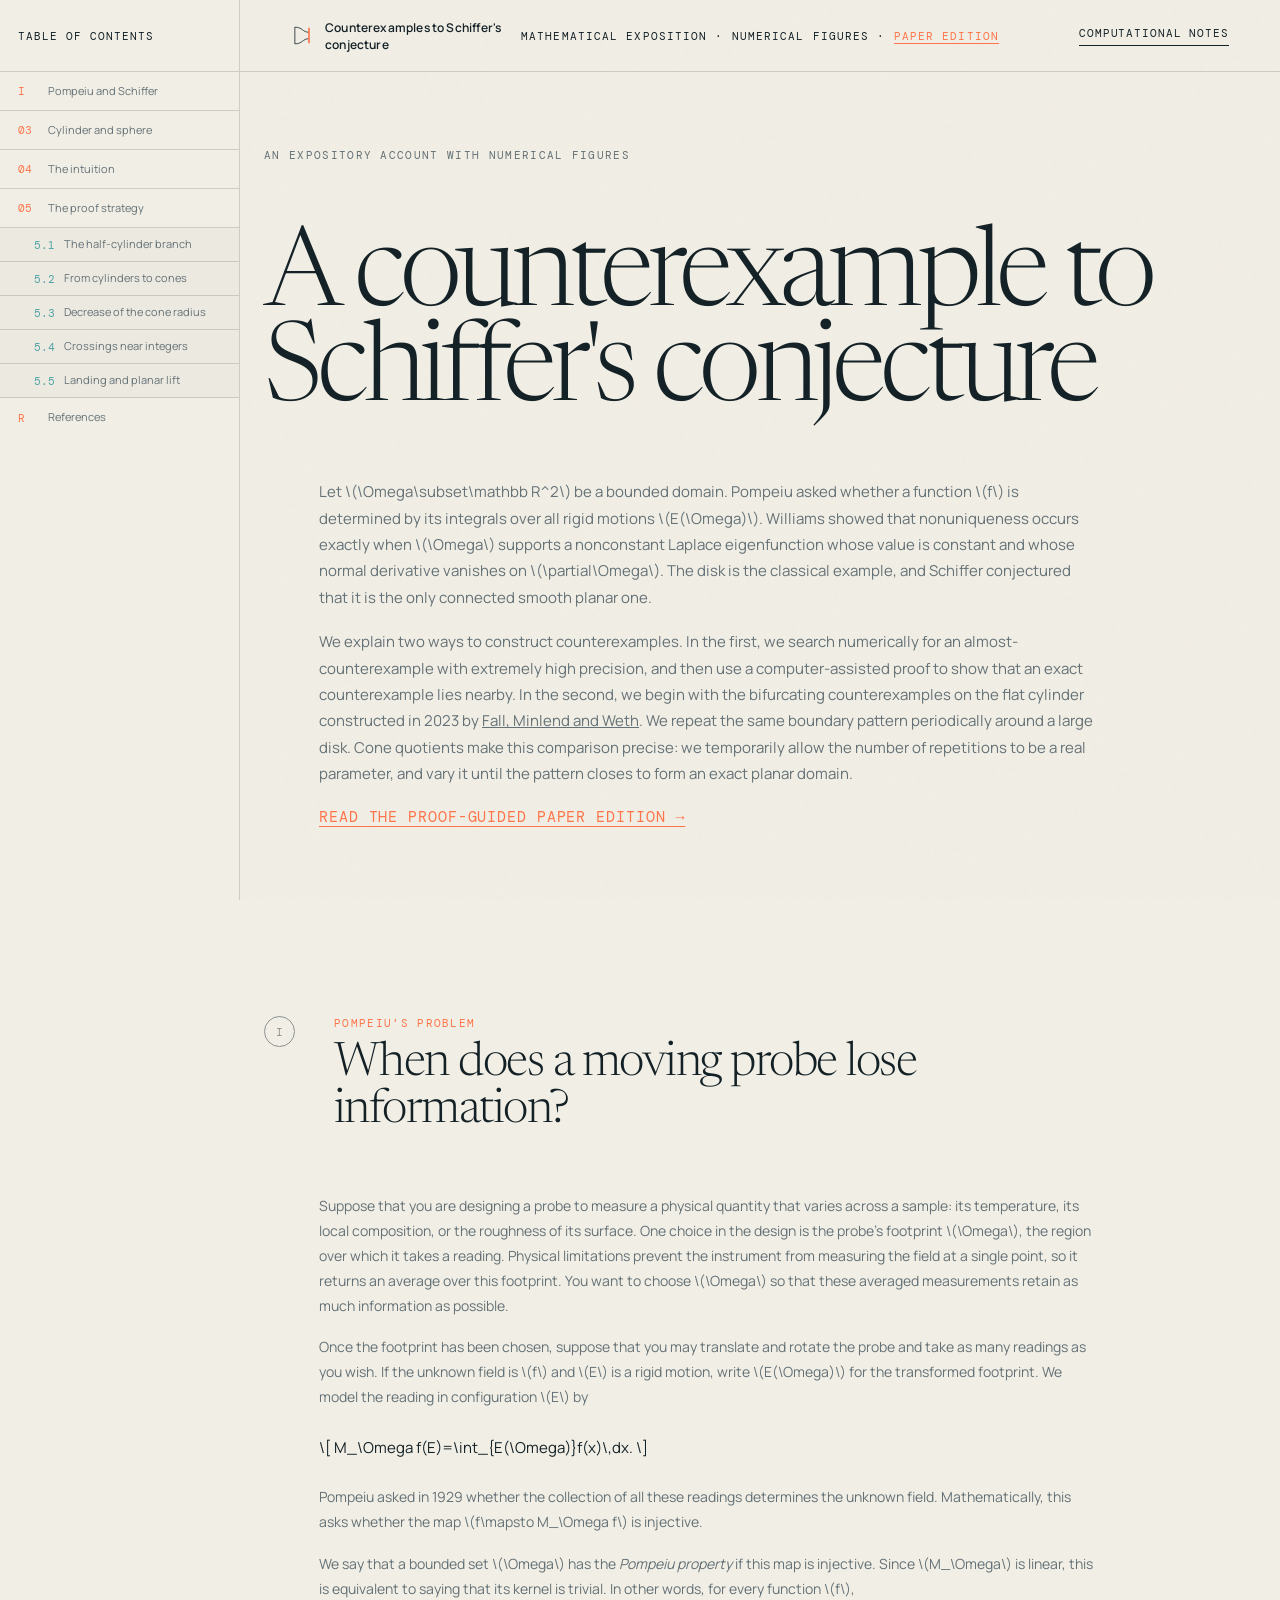
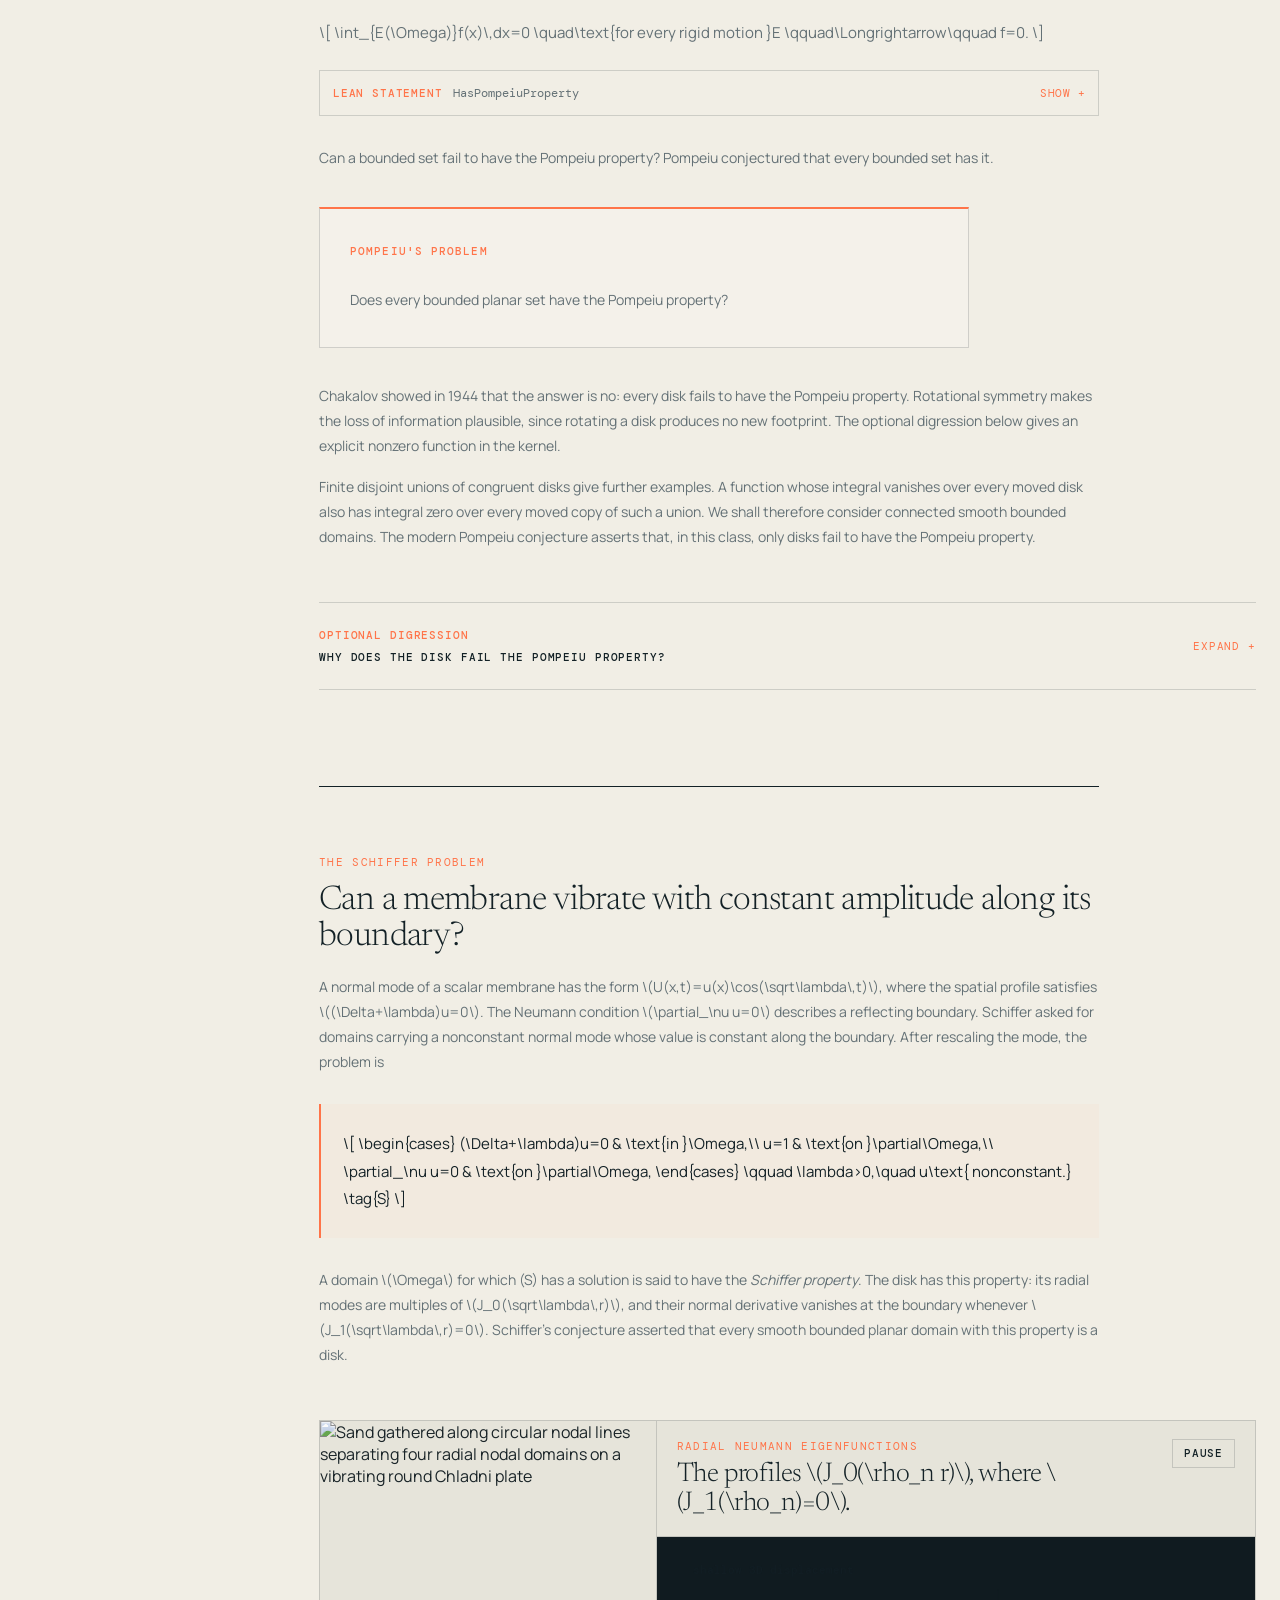
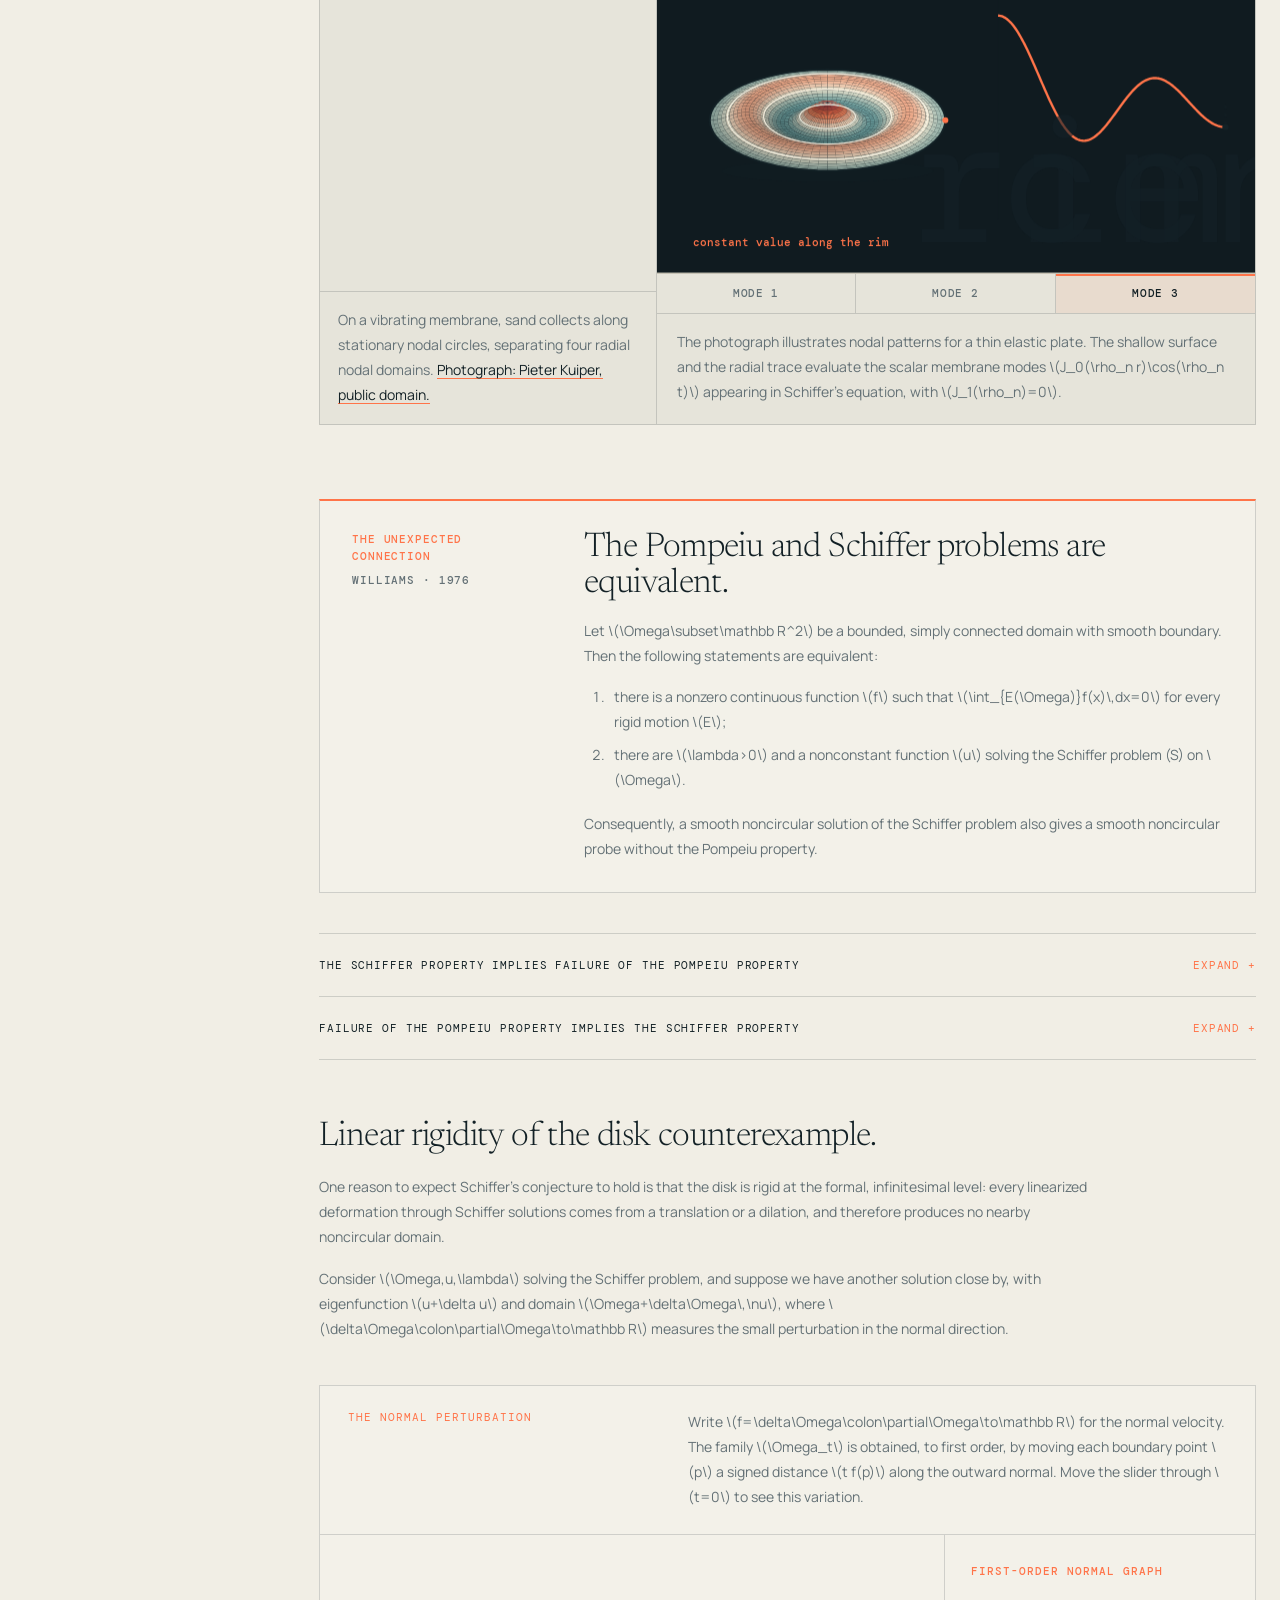
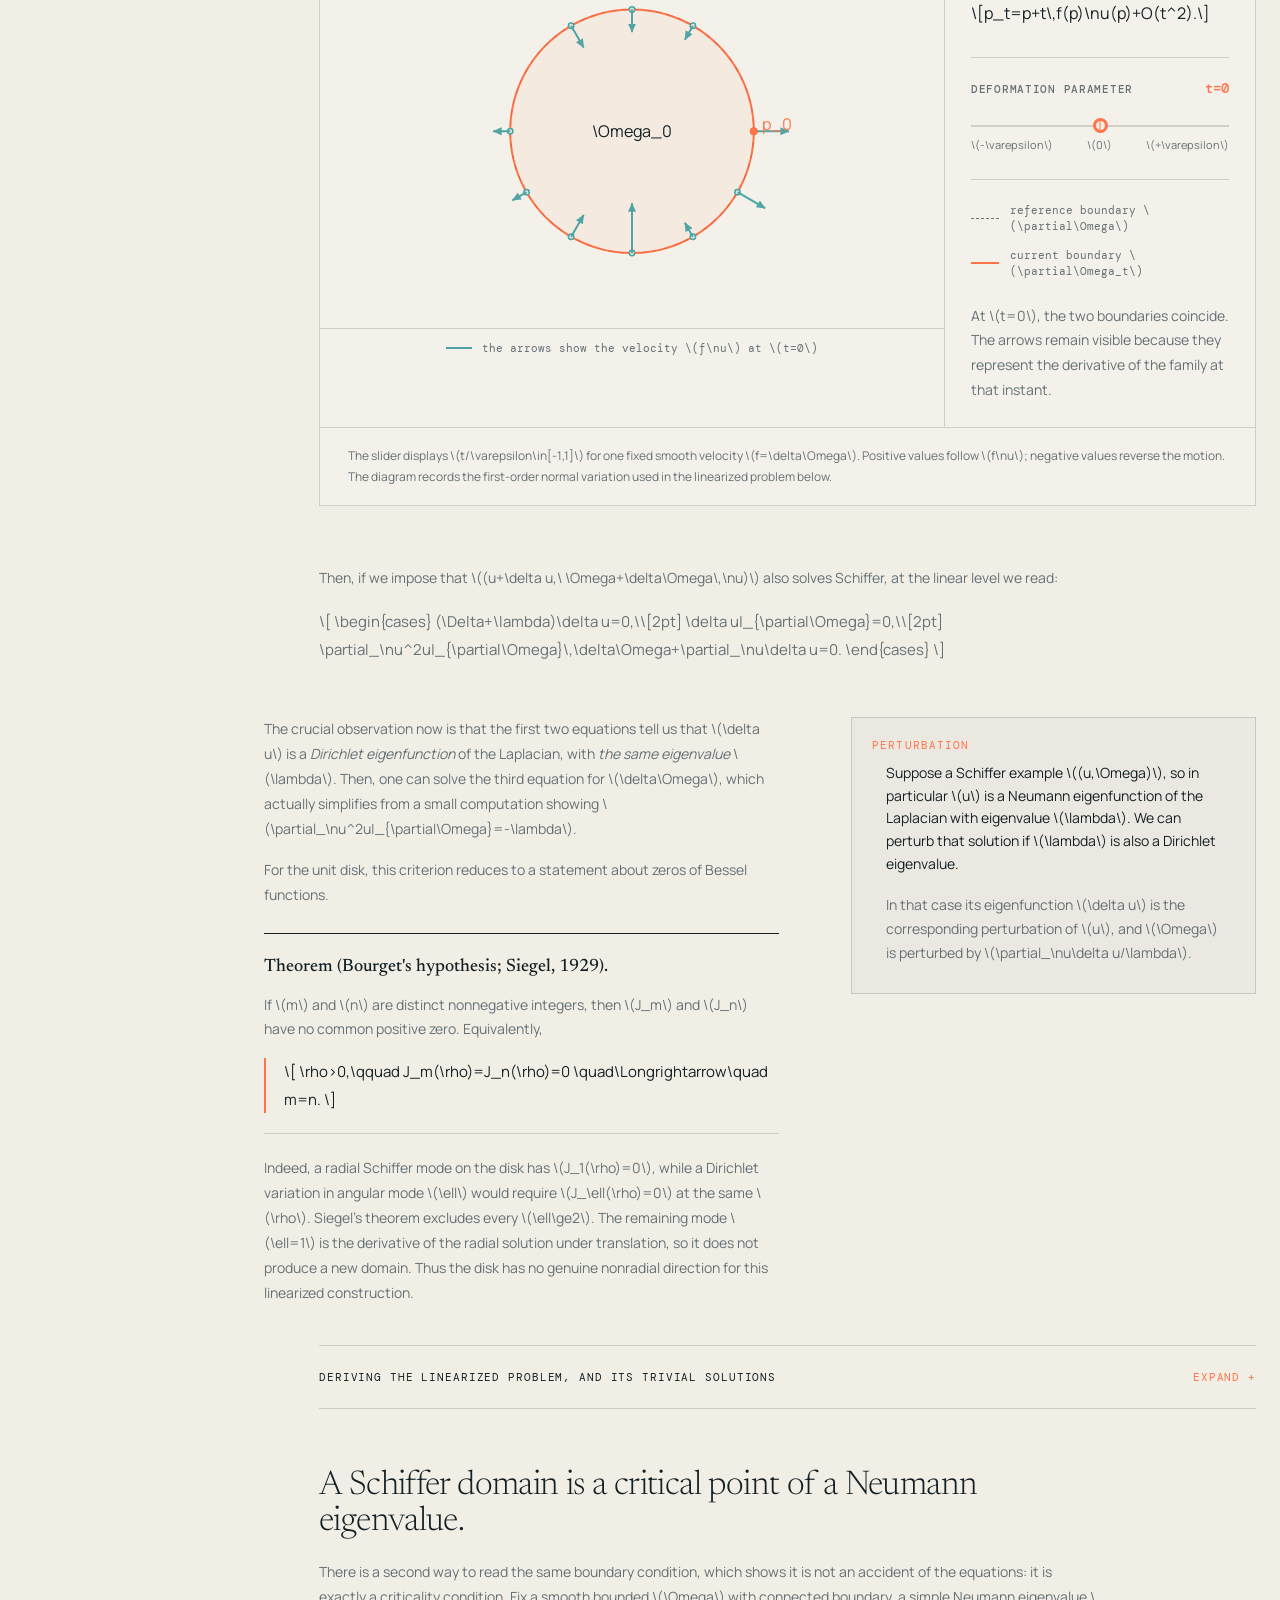
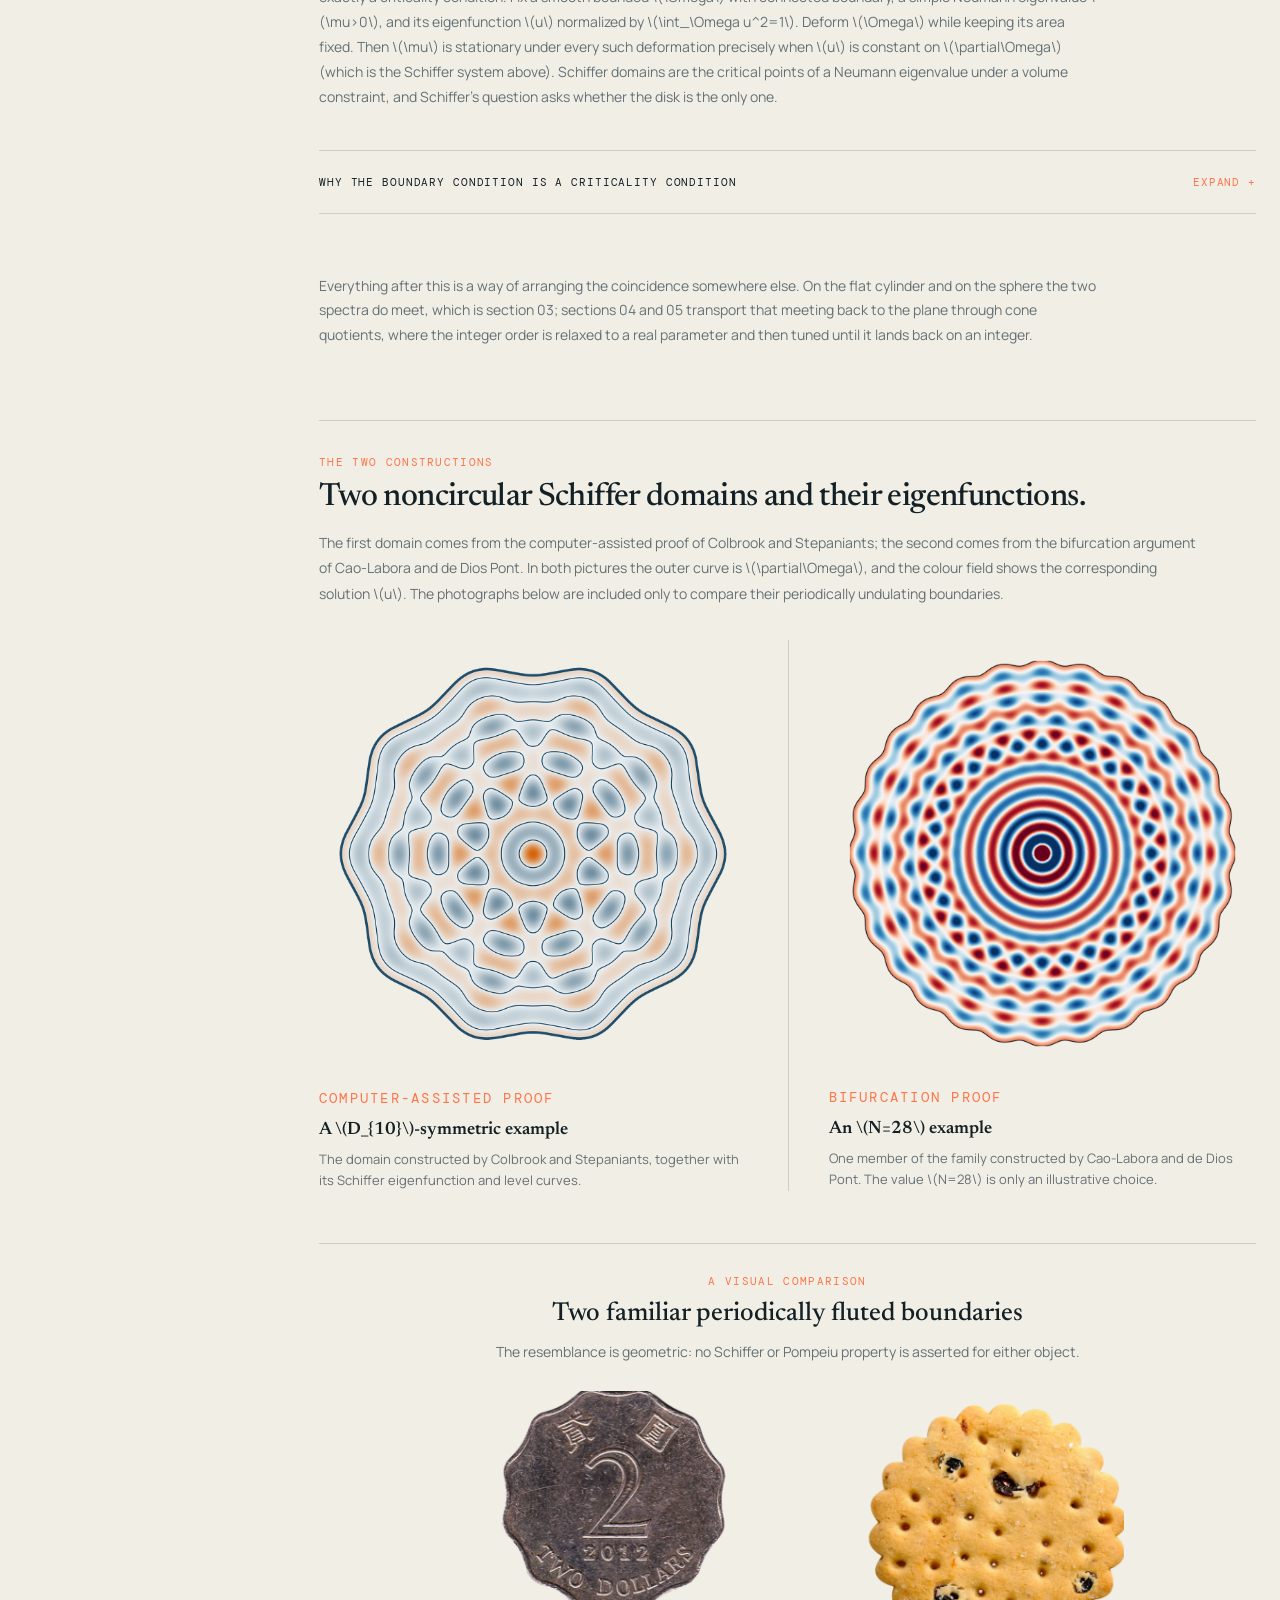
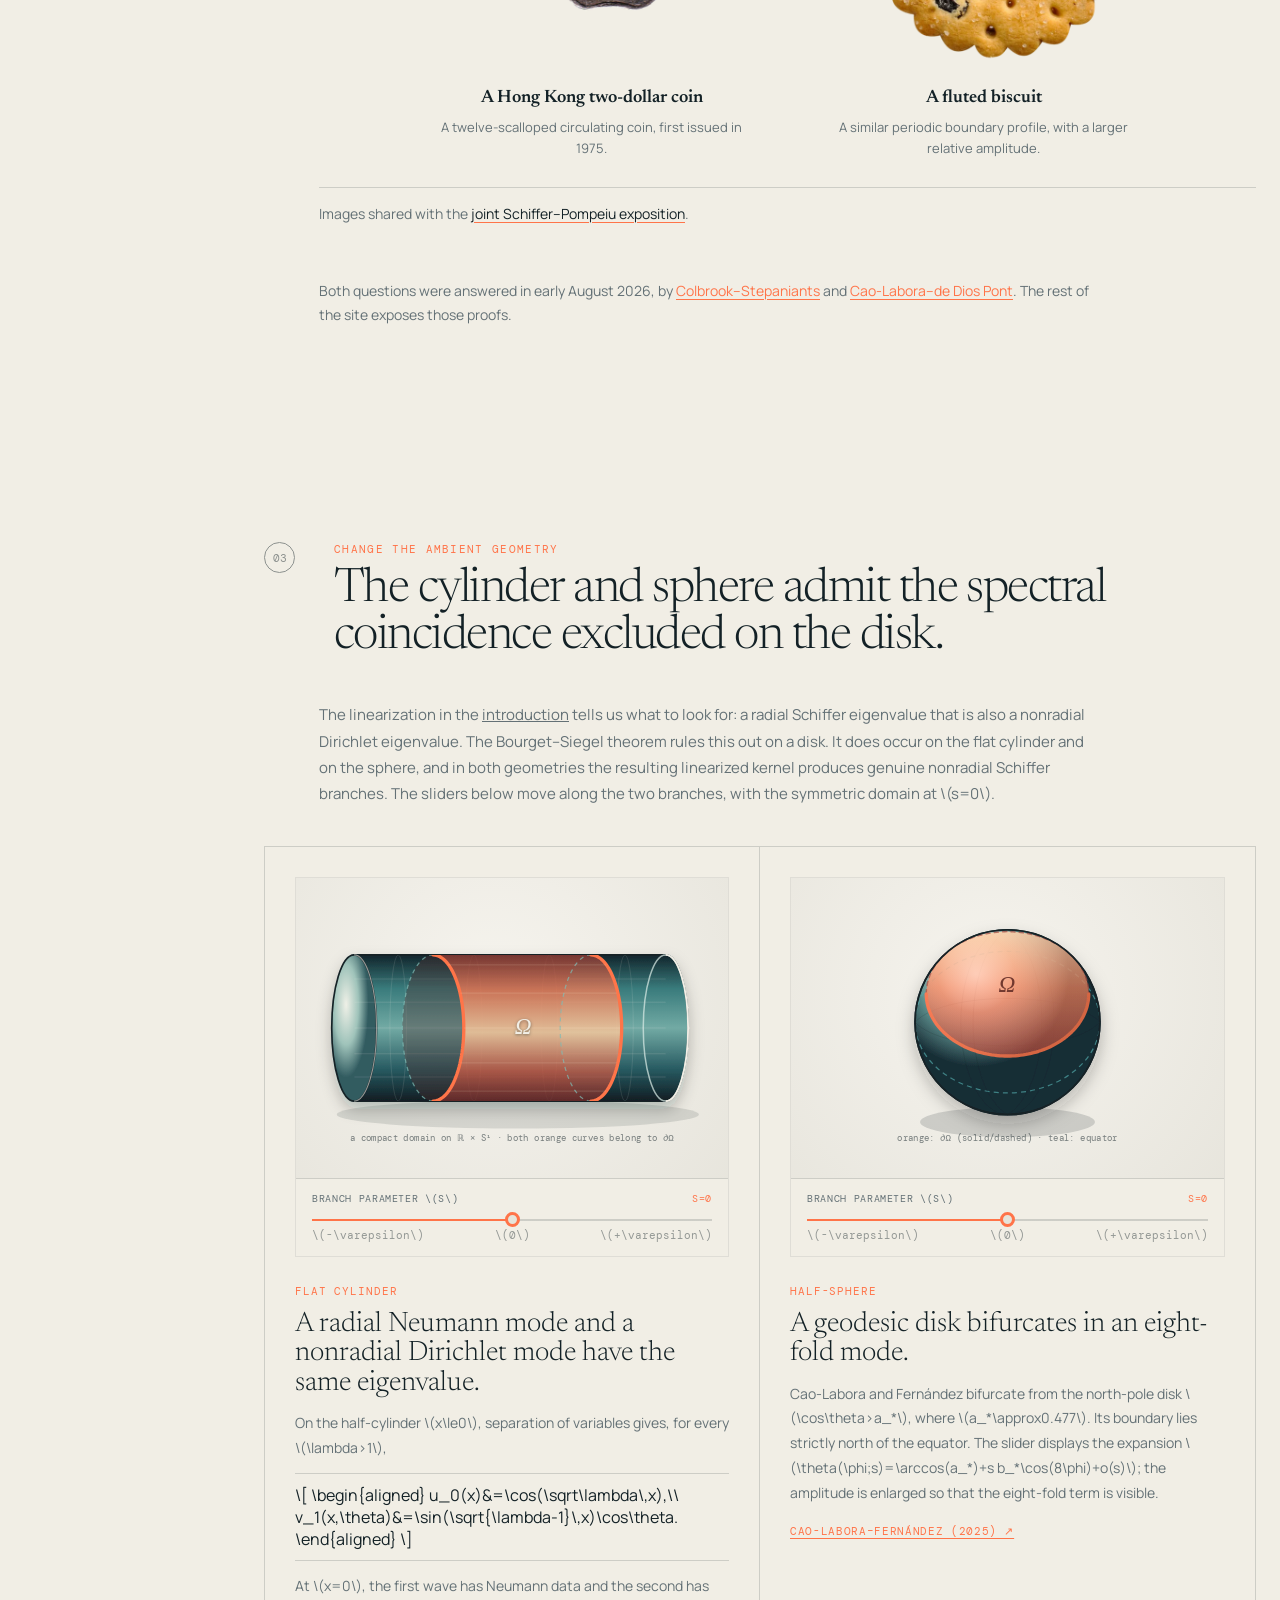
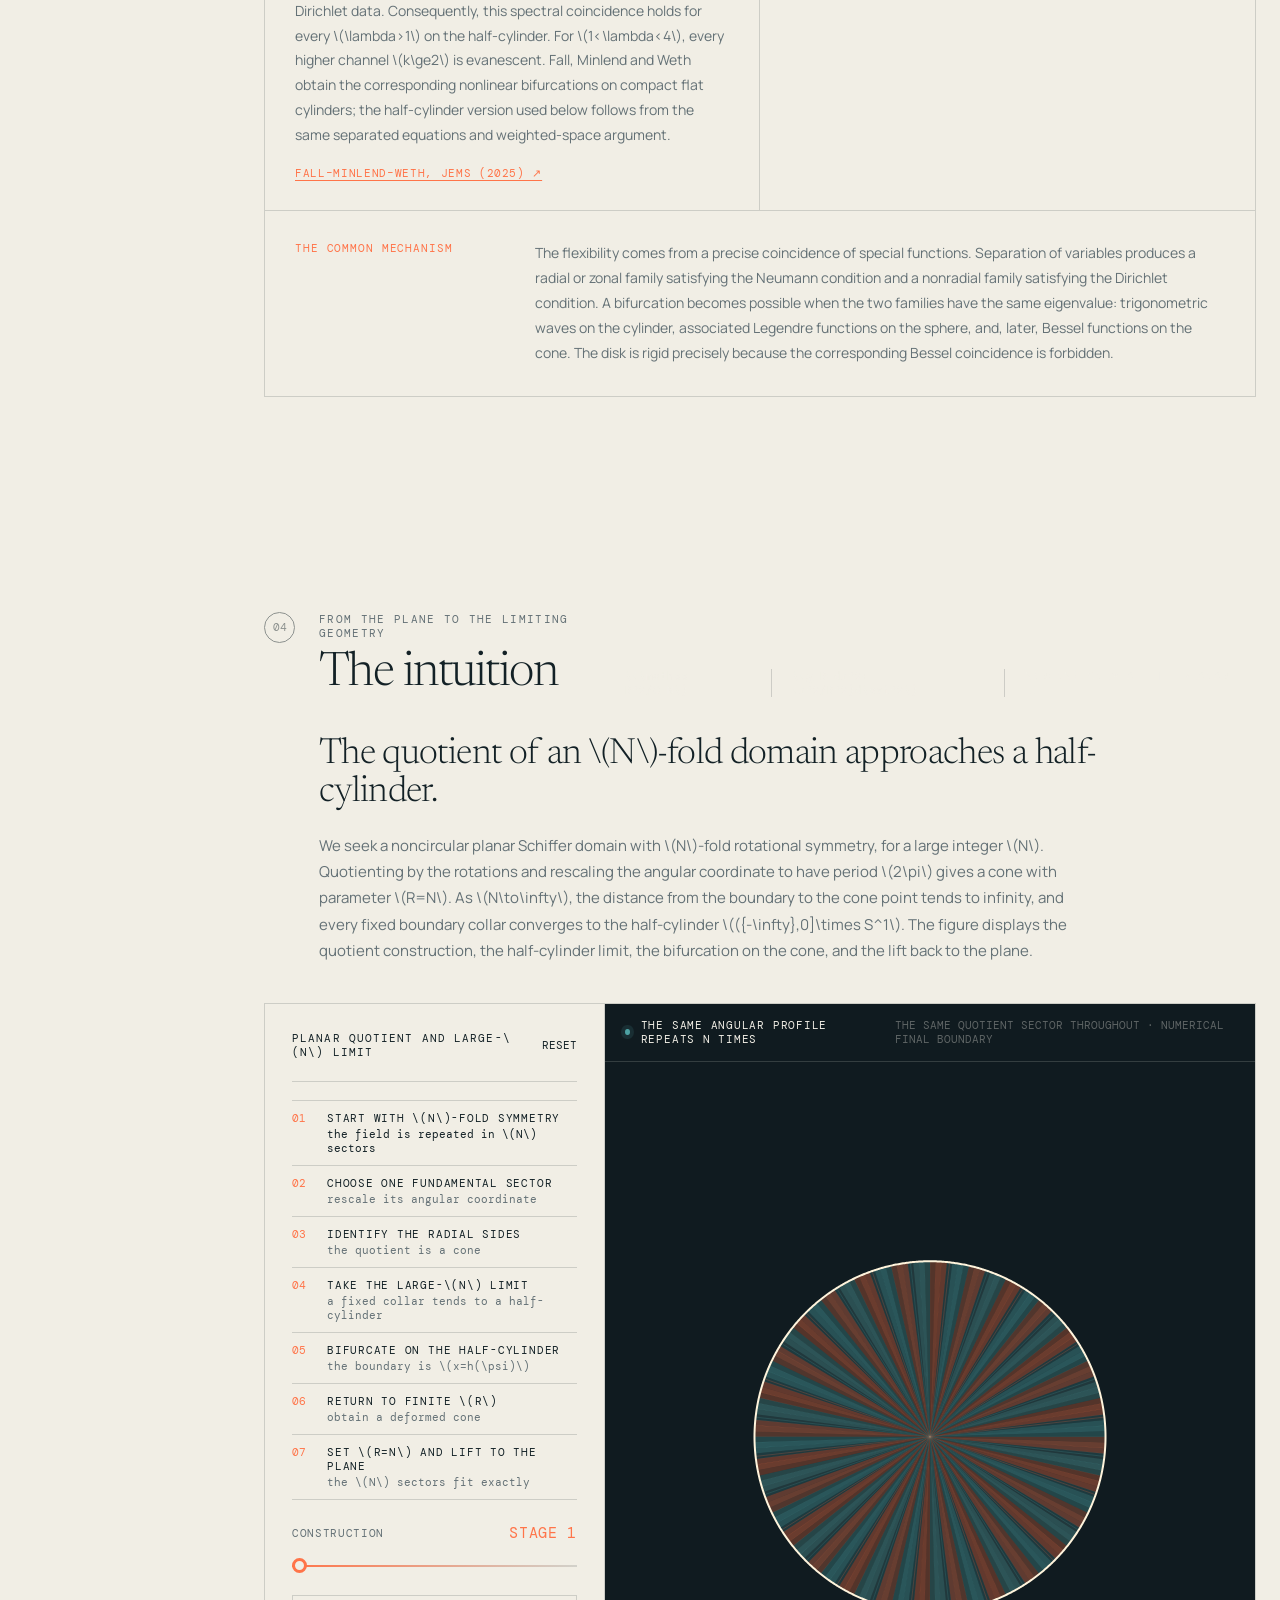
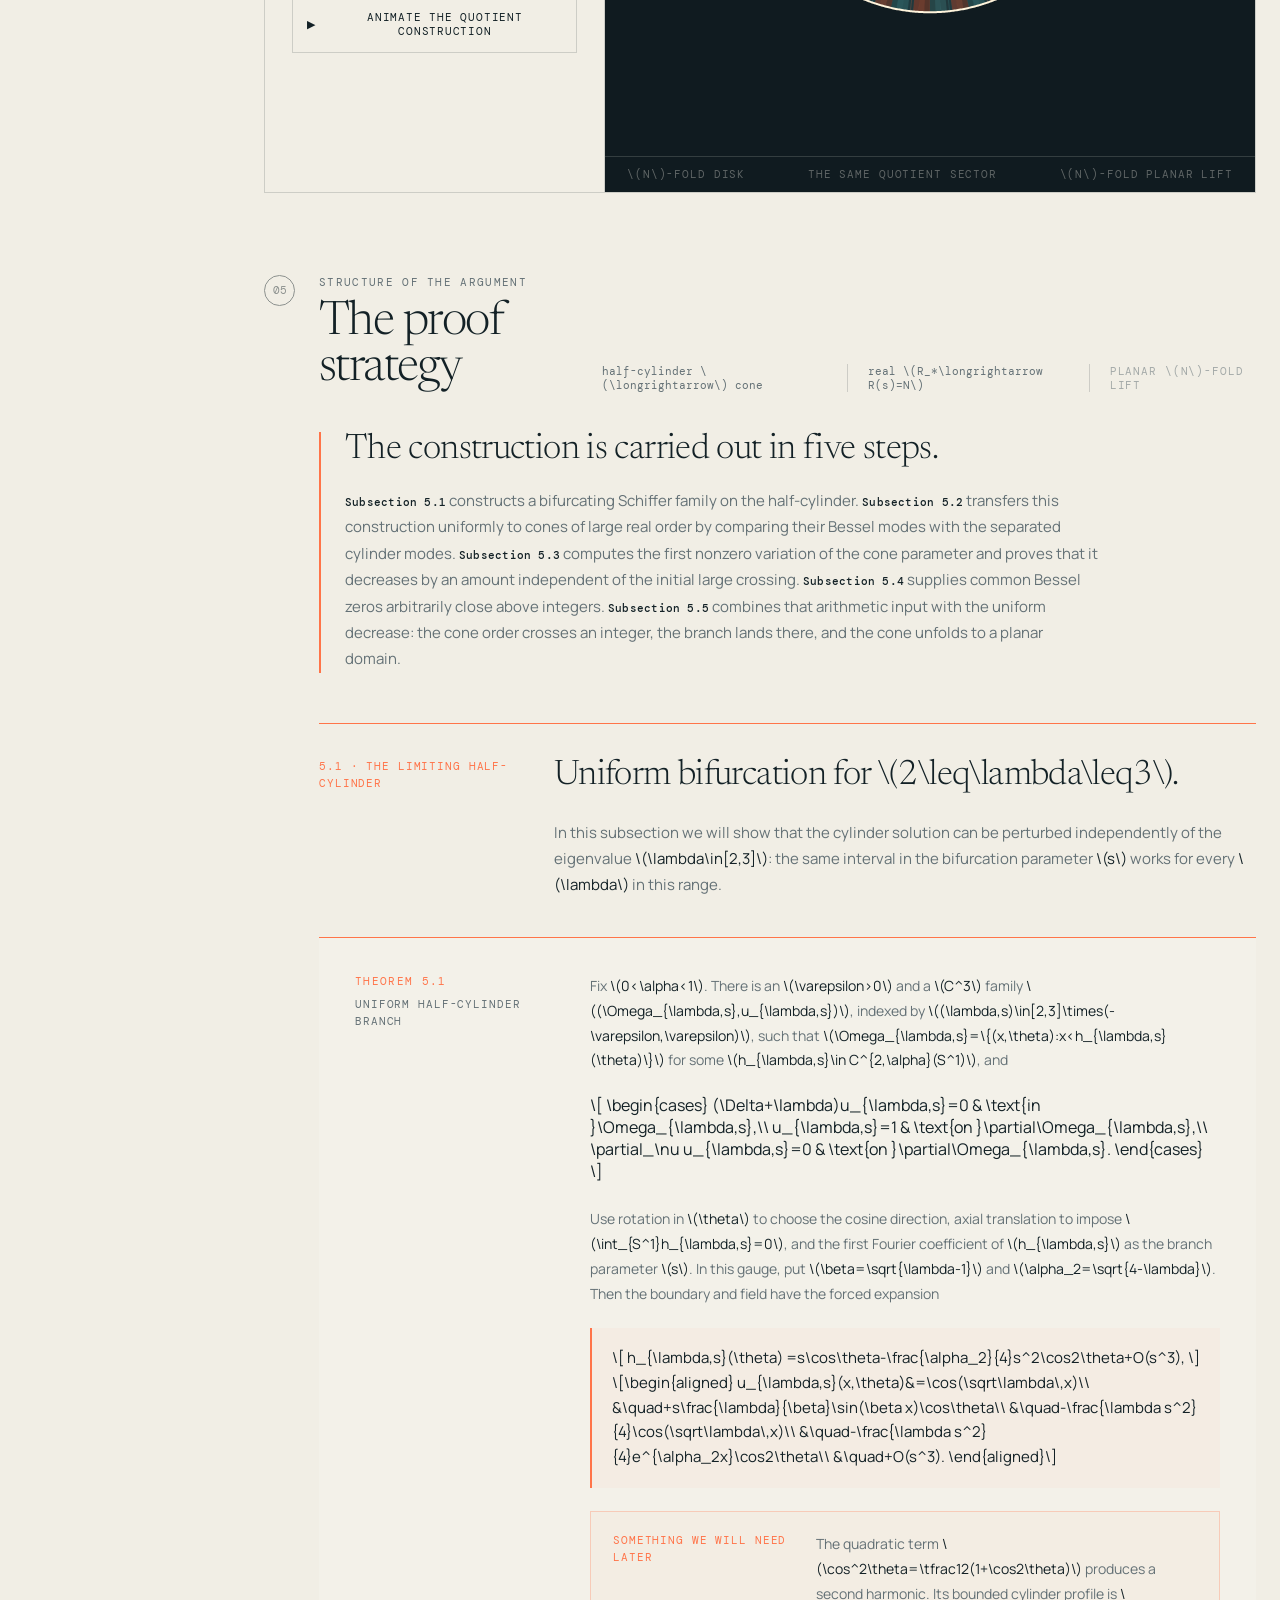
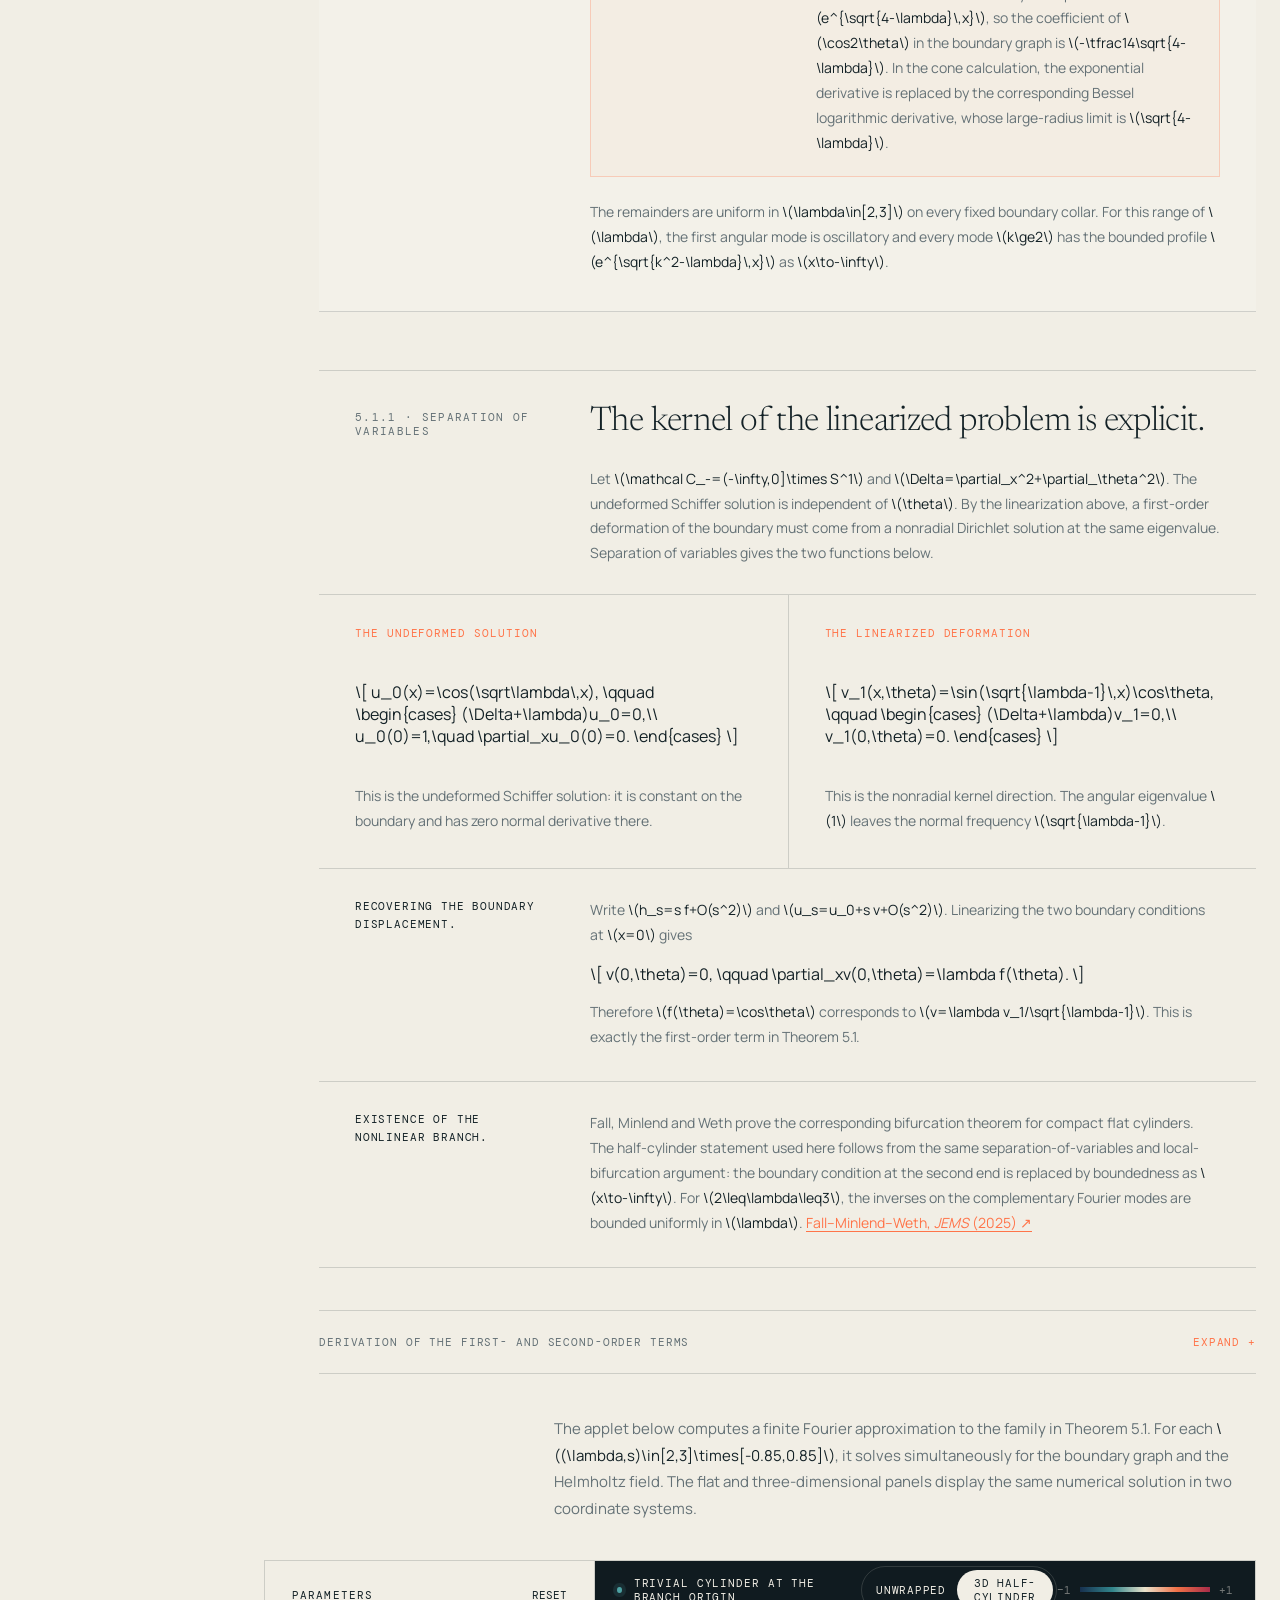
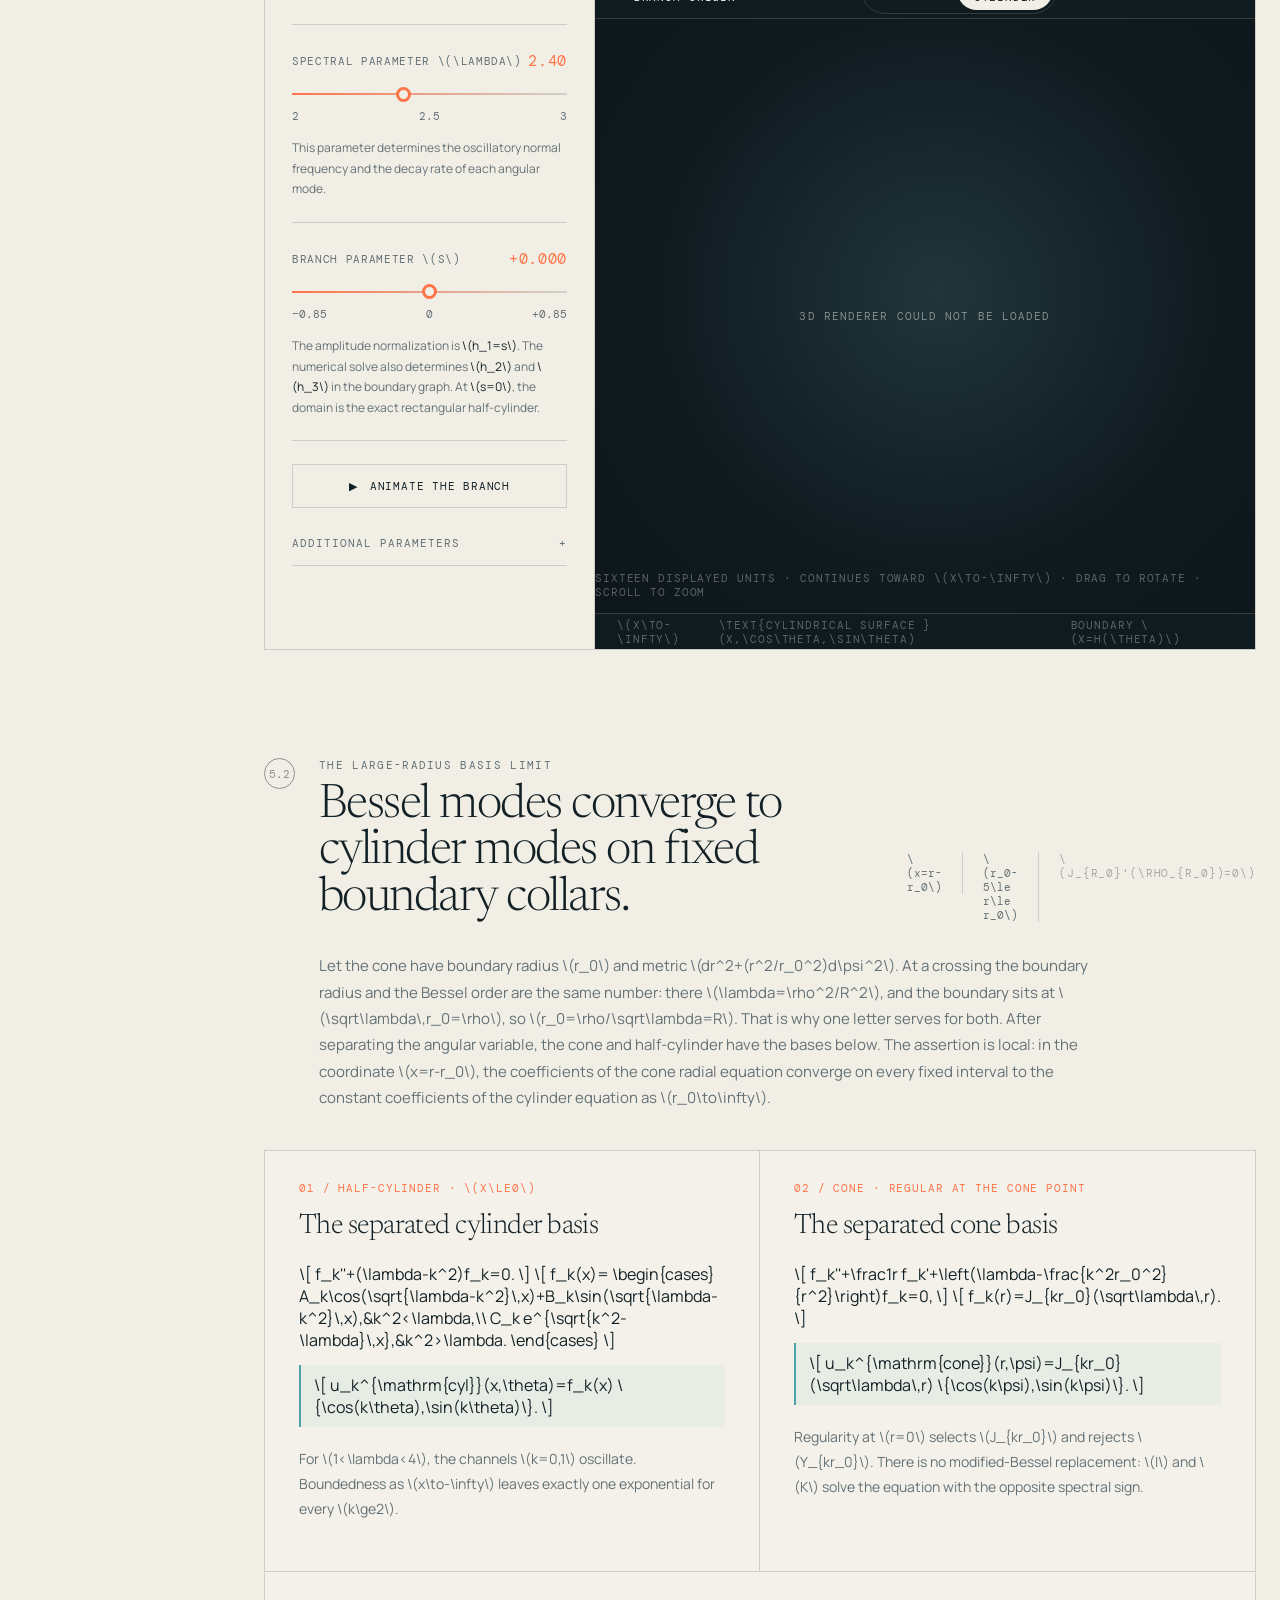
==== commit 10c78353: "Tighten collar comparison grid" ====
--- a/index.html
+++ b/index.html
@@ -1050,7 +1050,7 @@
         <div class="collar-field-laboratory" aria-label="Two-dimensional cylinder and cone mode comparison">
           <aside class="collar-field-controls">
             <div class="control-heading">
-              <span>01 / choose one mode</span>
+              <span>Choose one mode</span>
               <button id="collarFieldResetButton" type="button">Reset</button>
             </div>
 
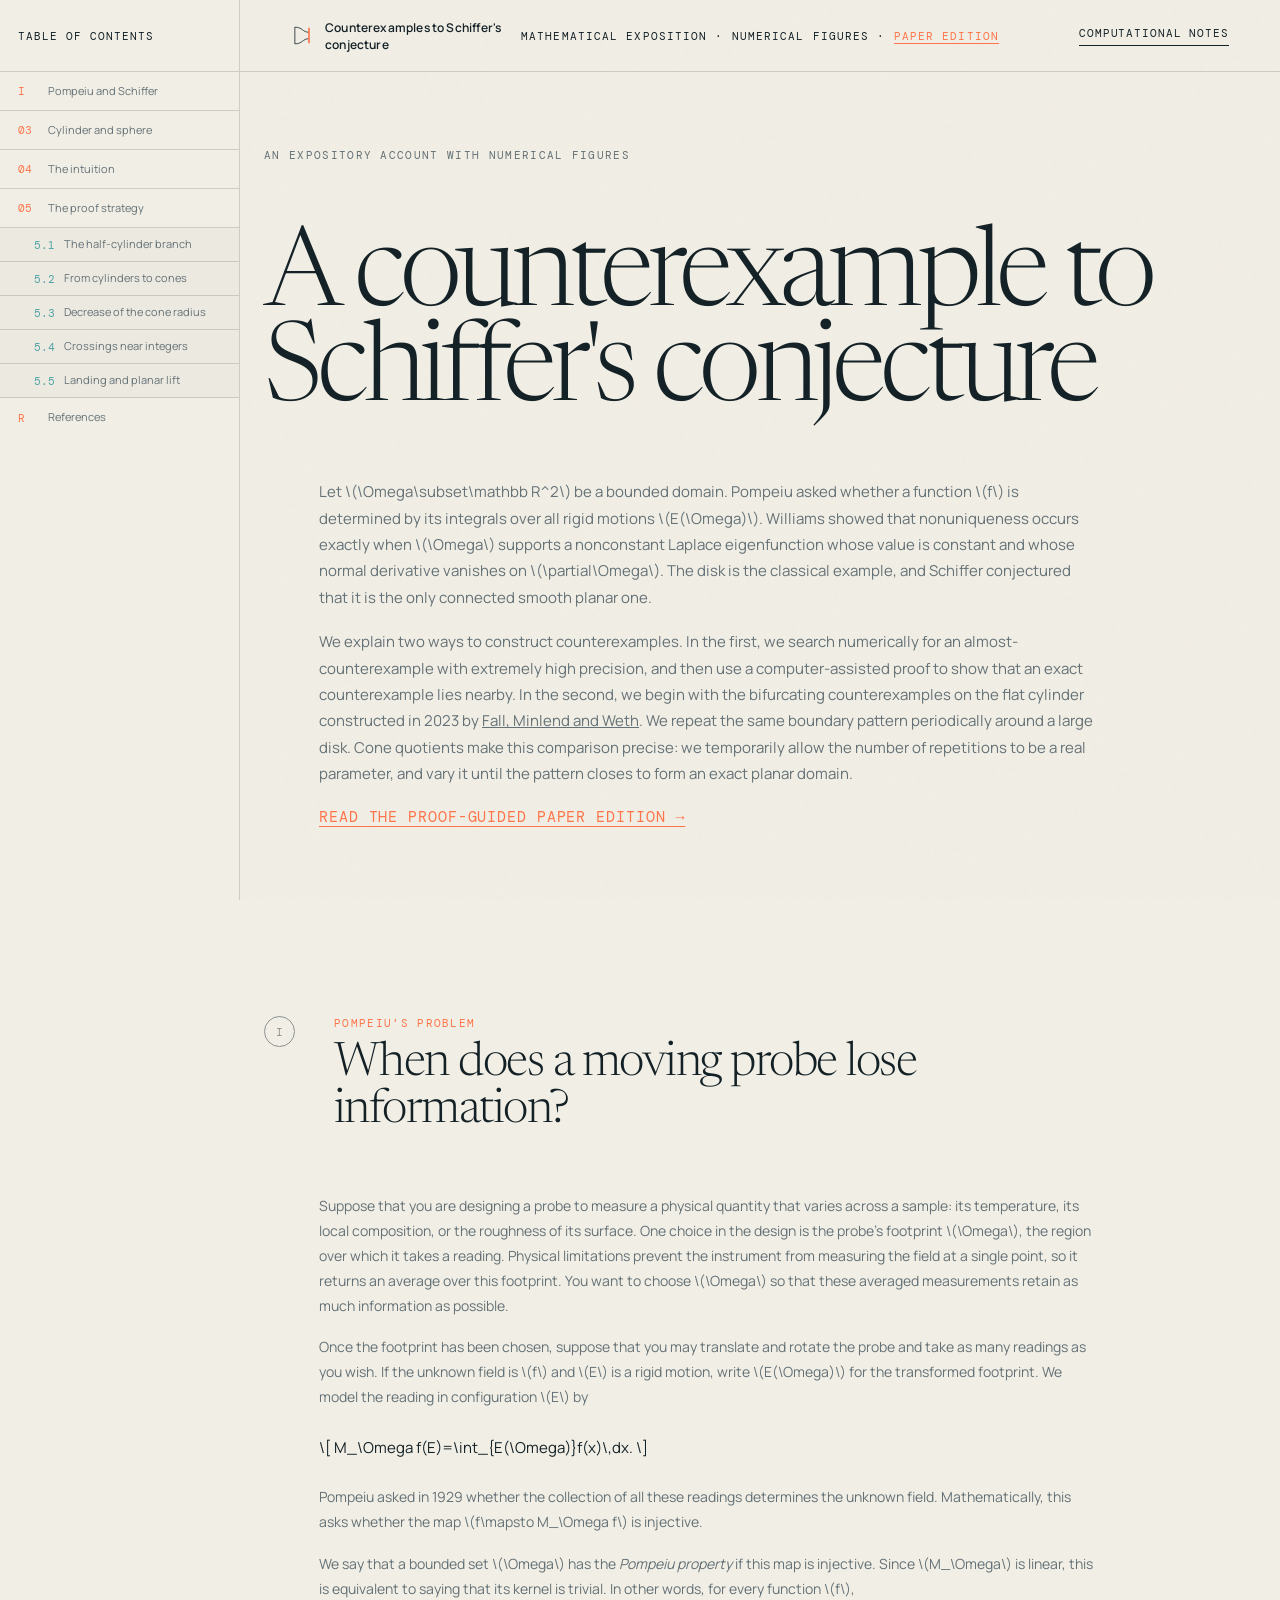
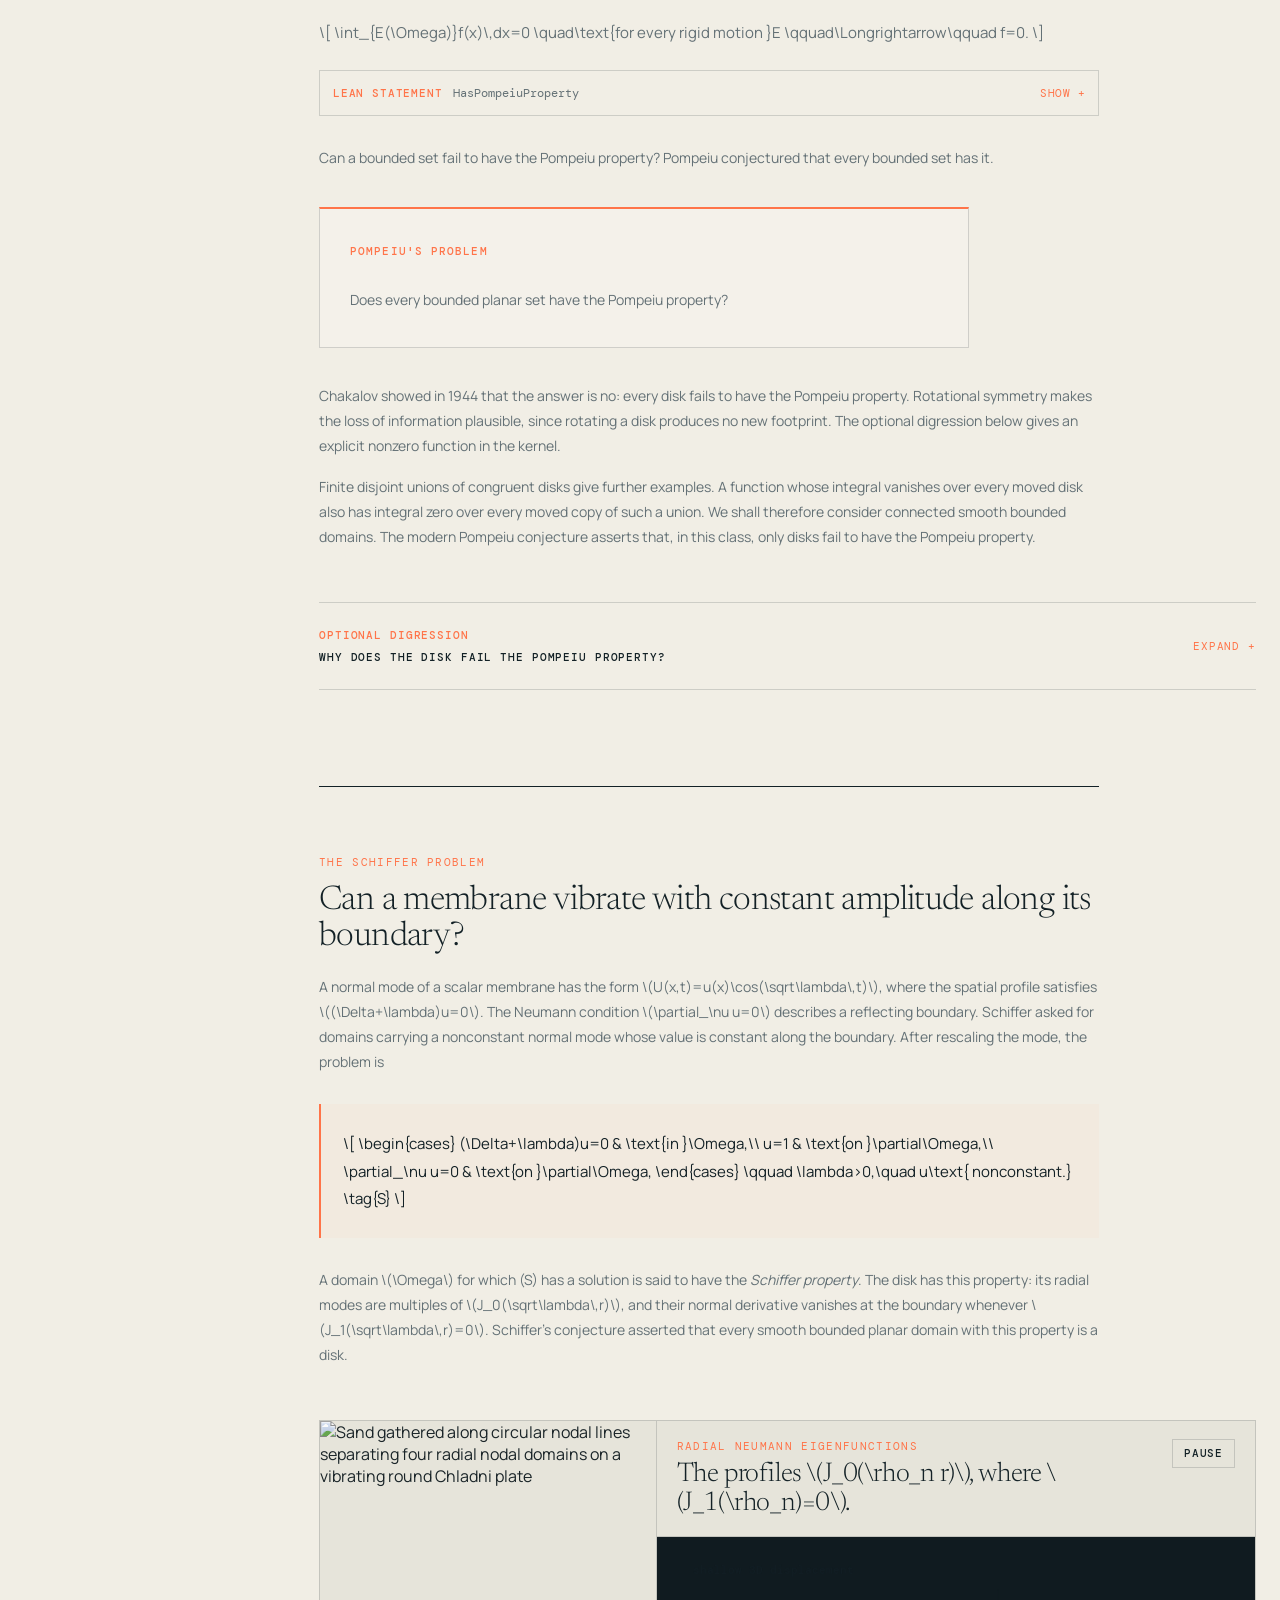
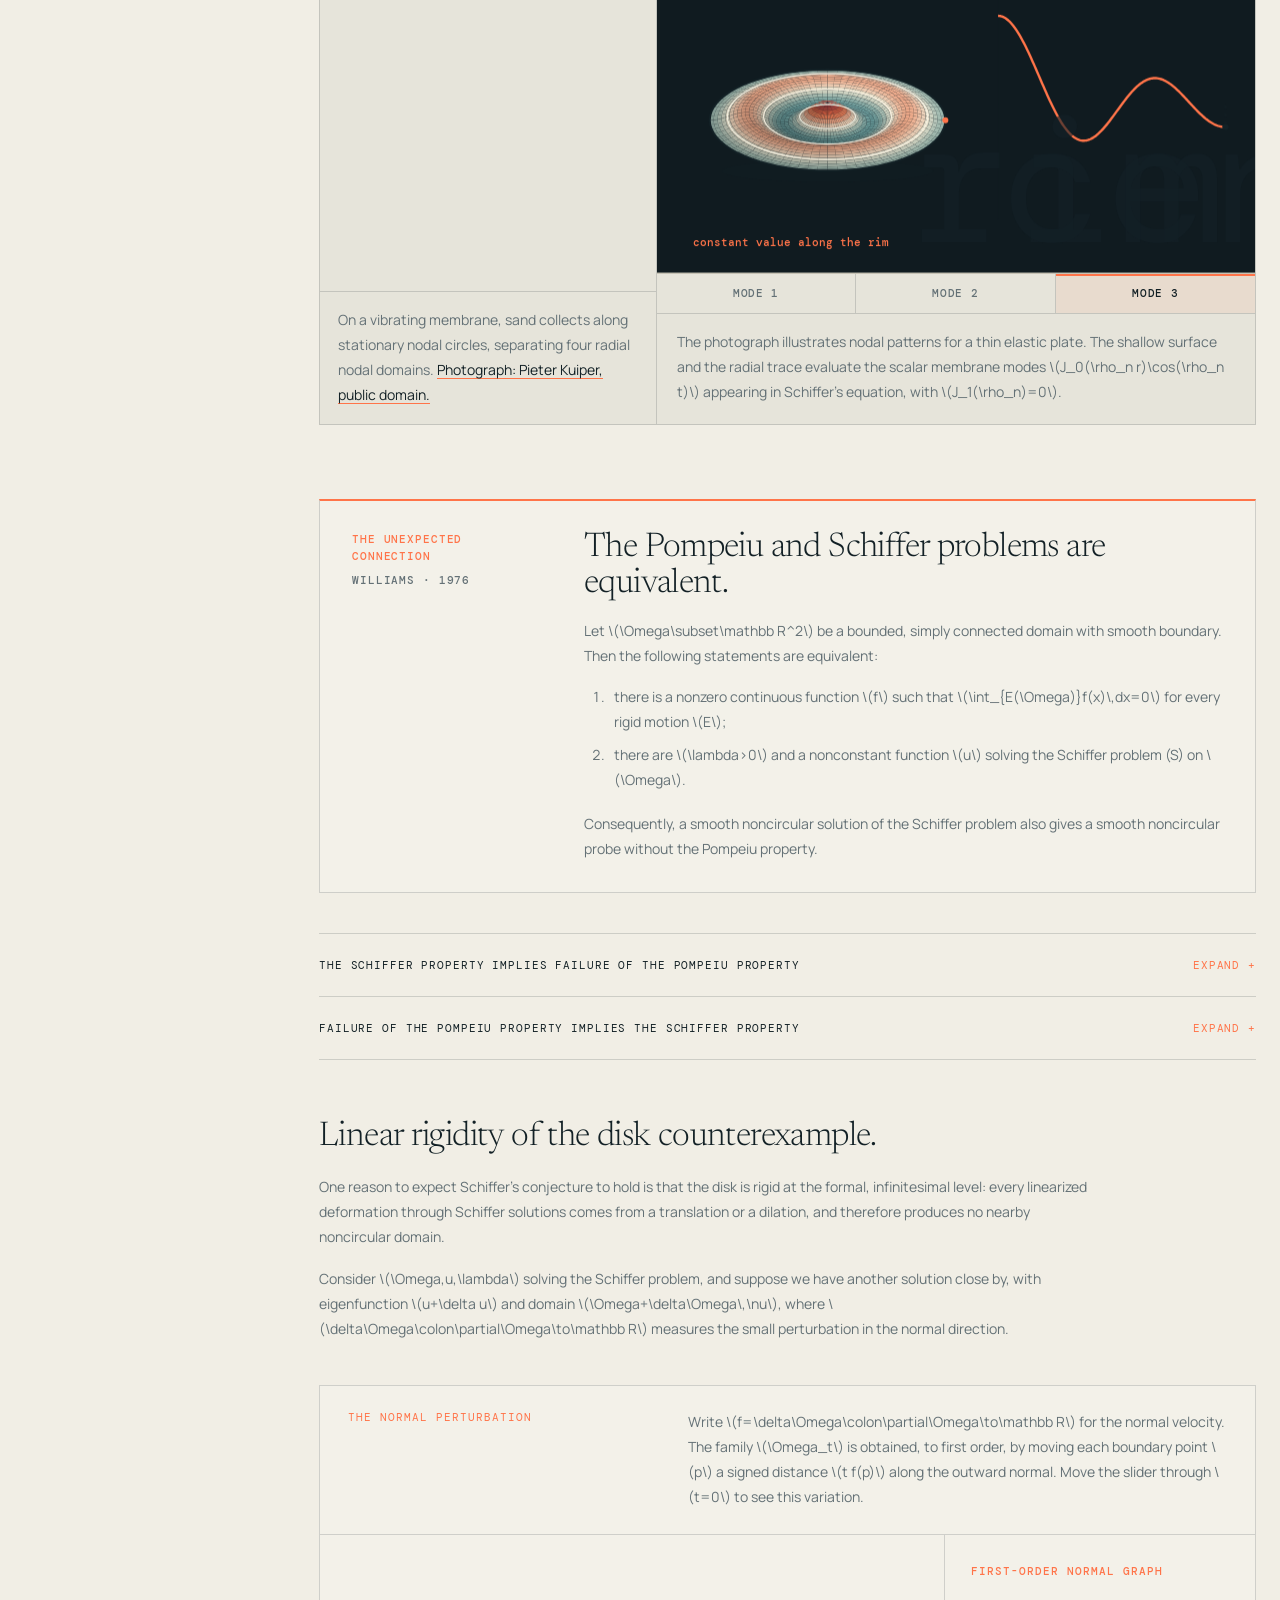
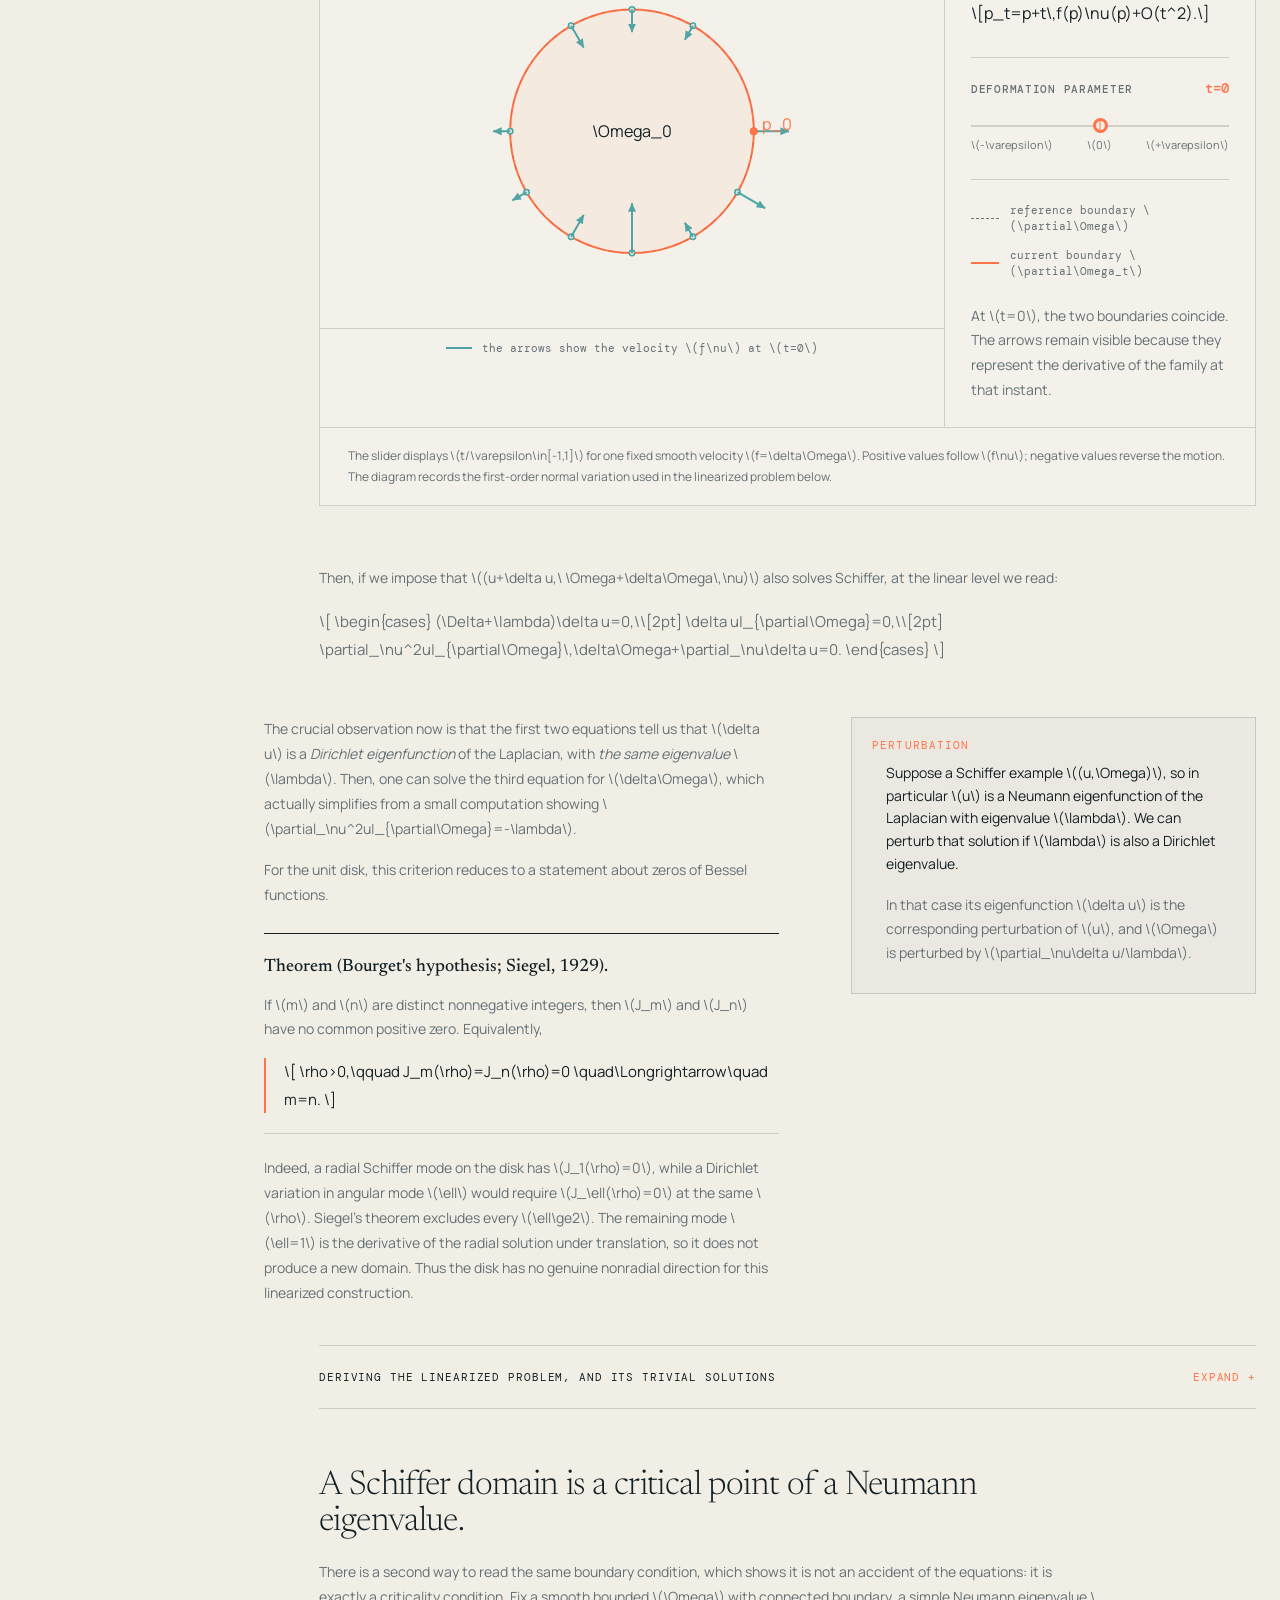
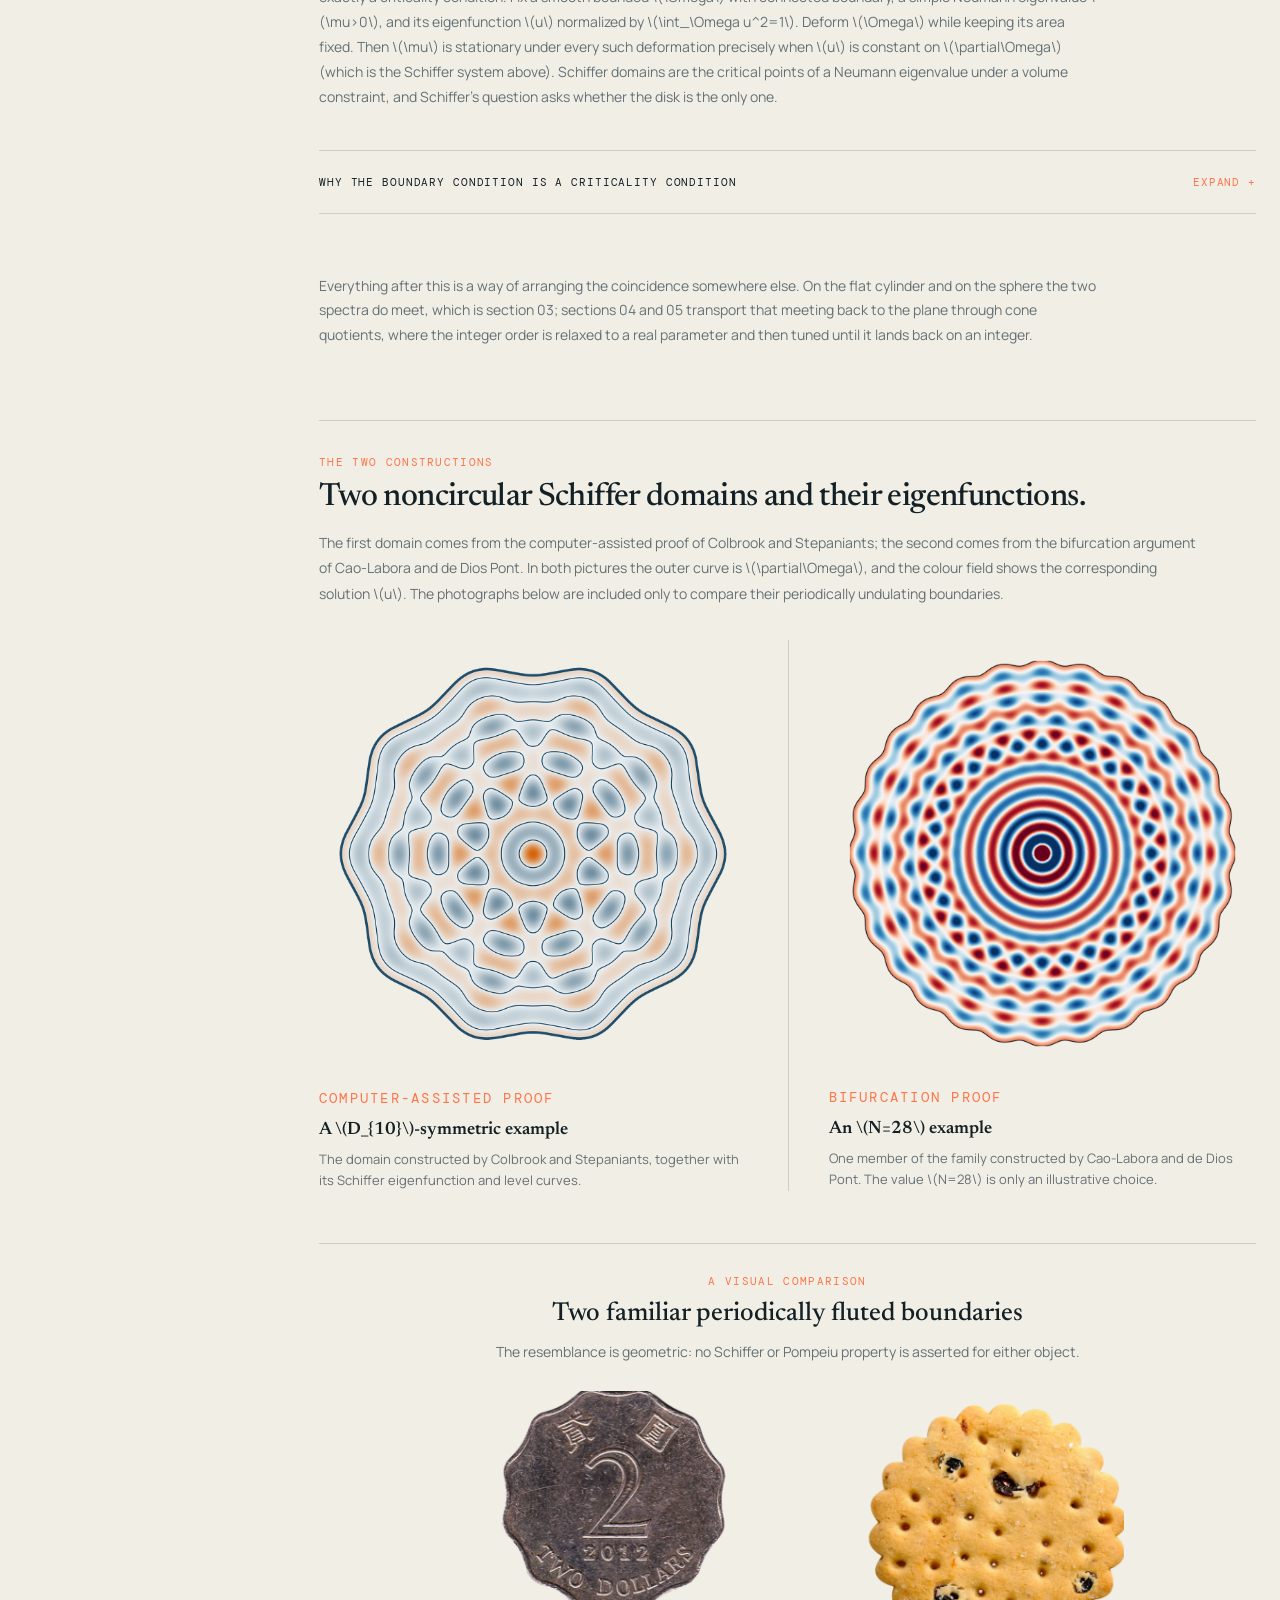
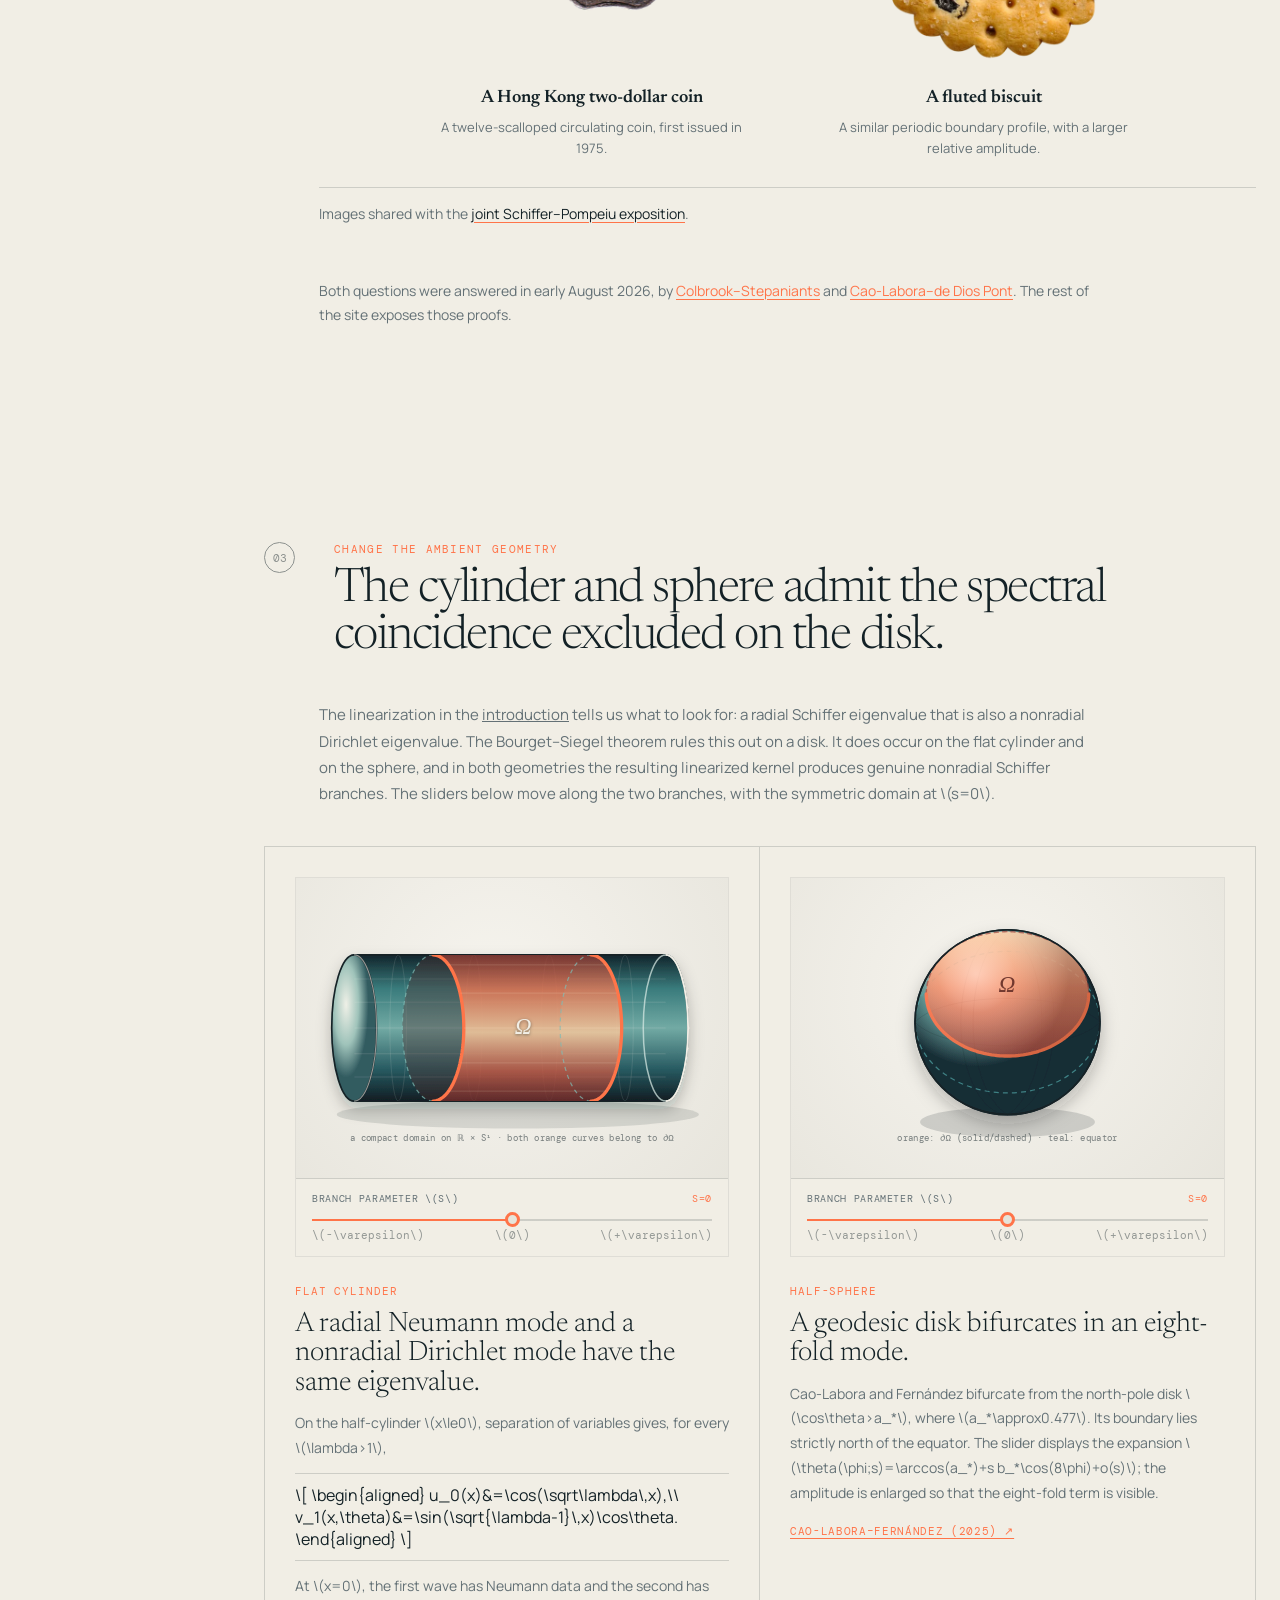
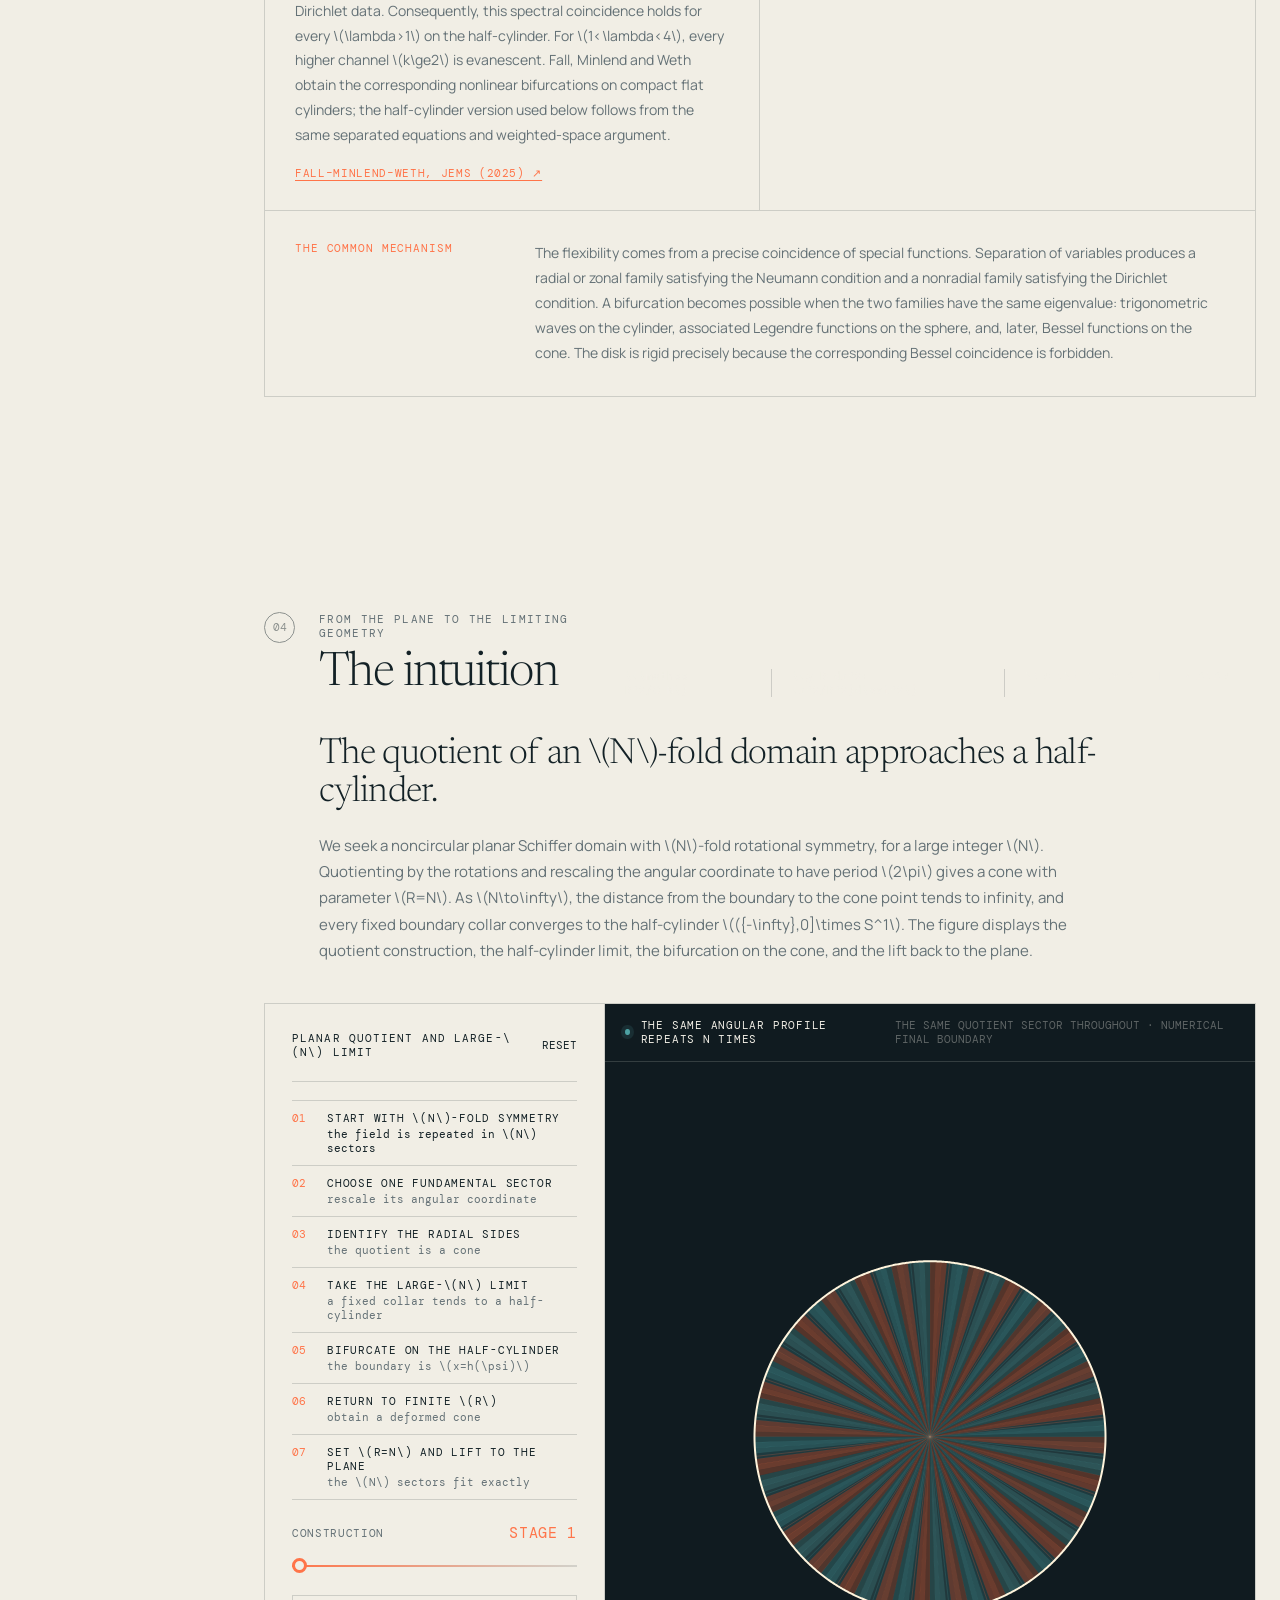
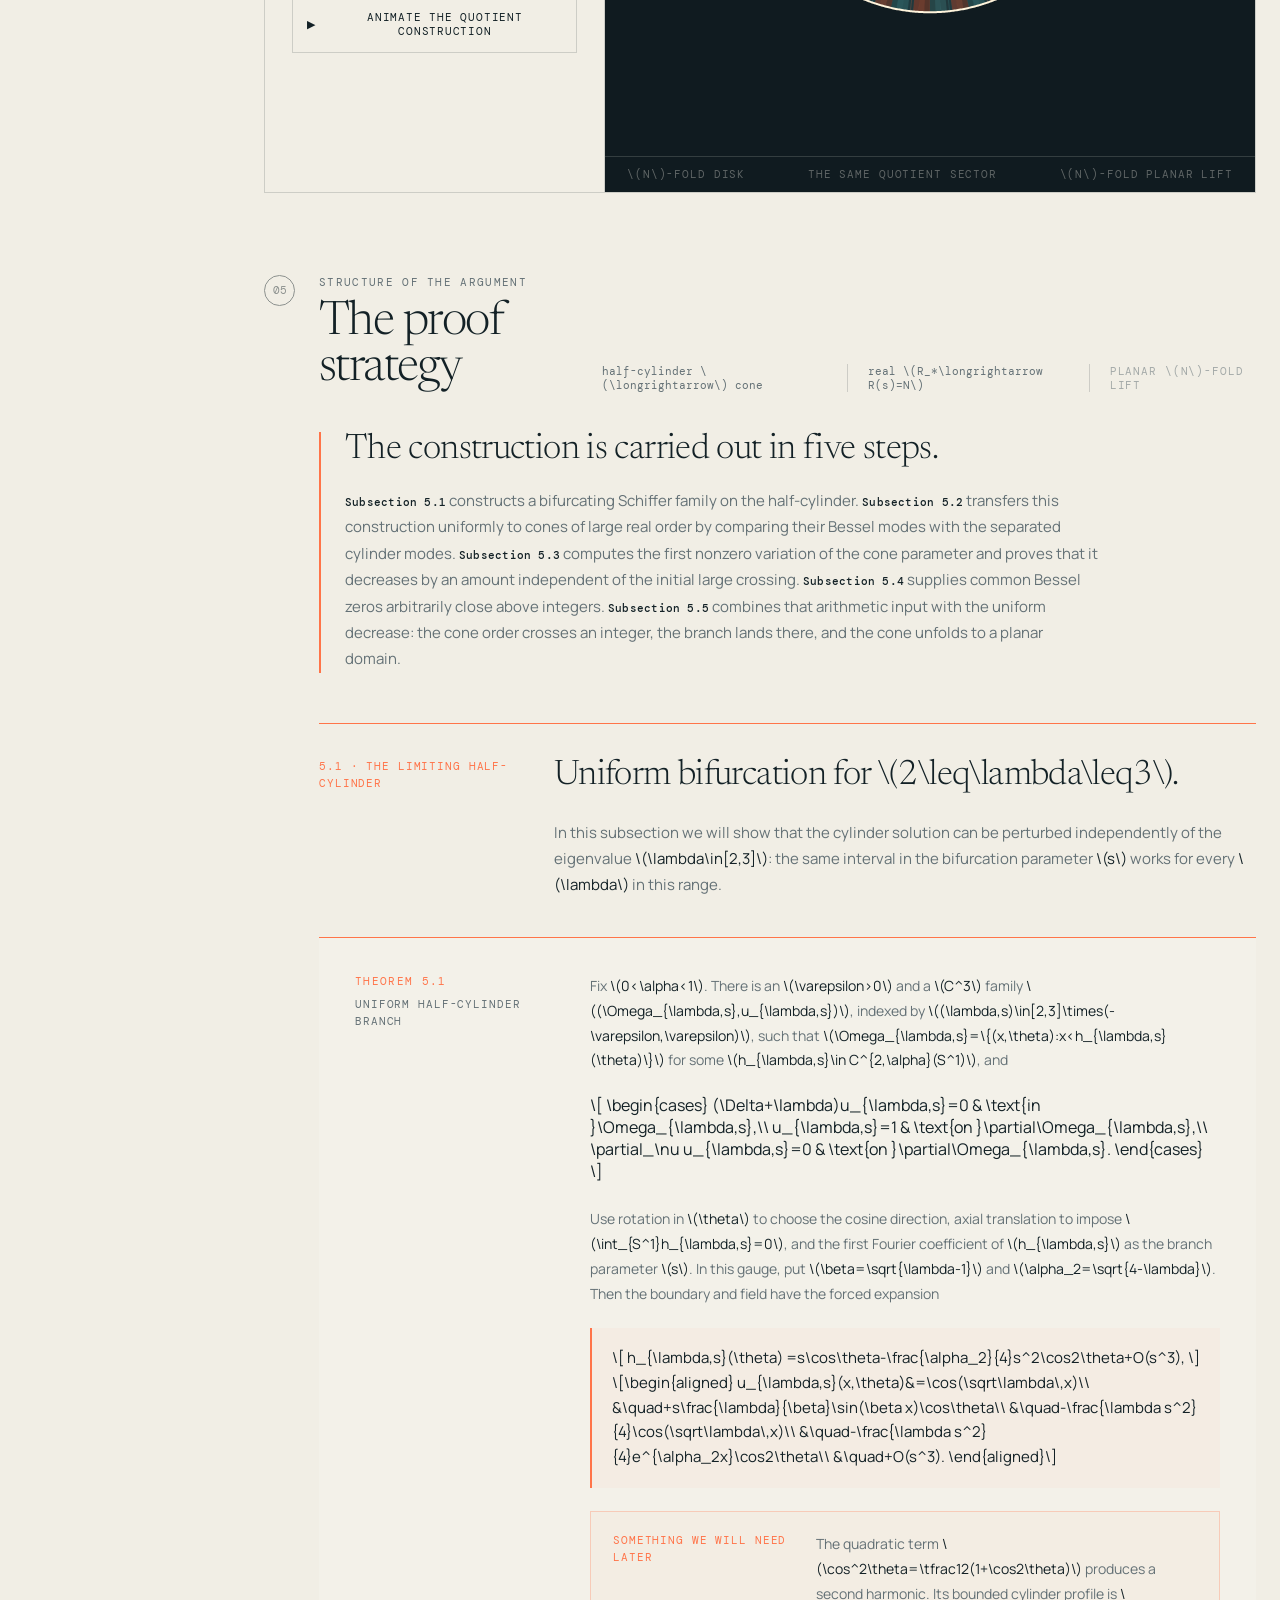
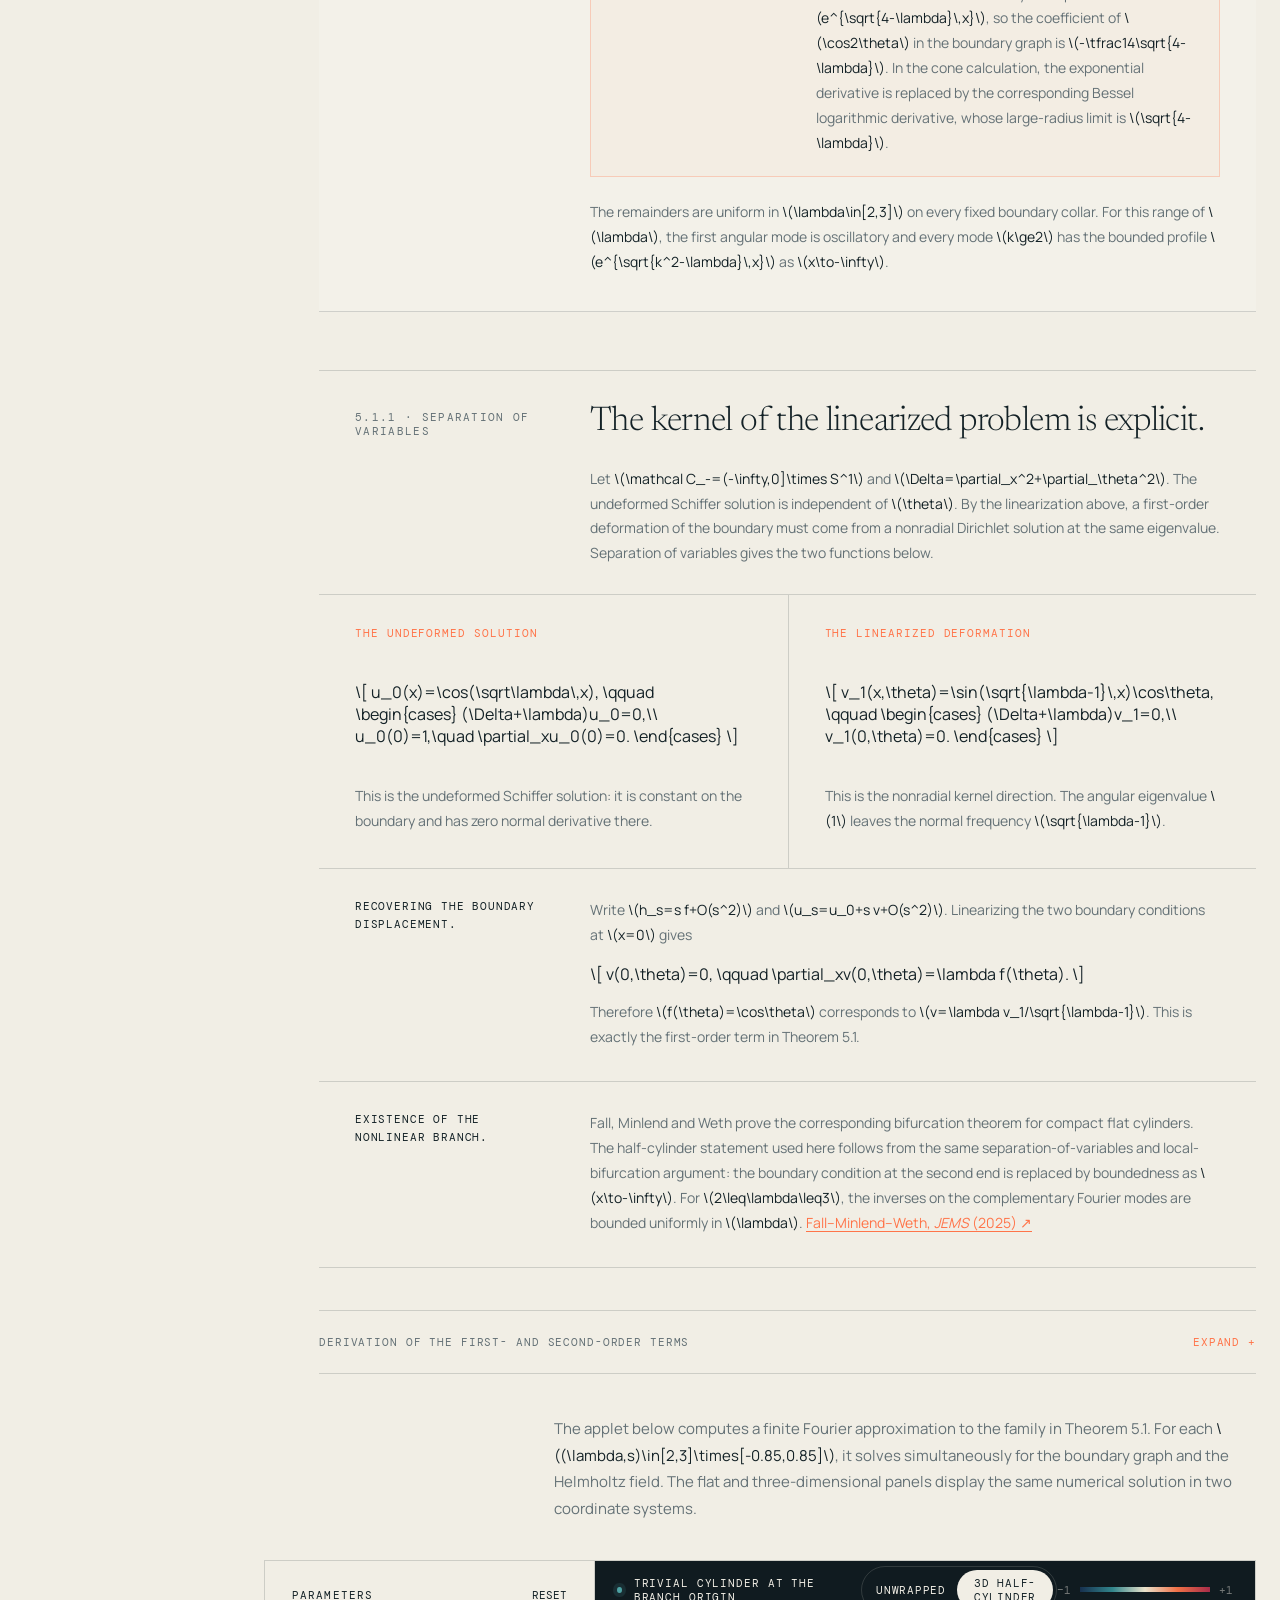
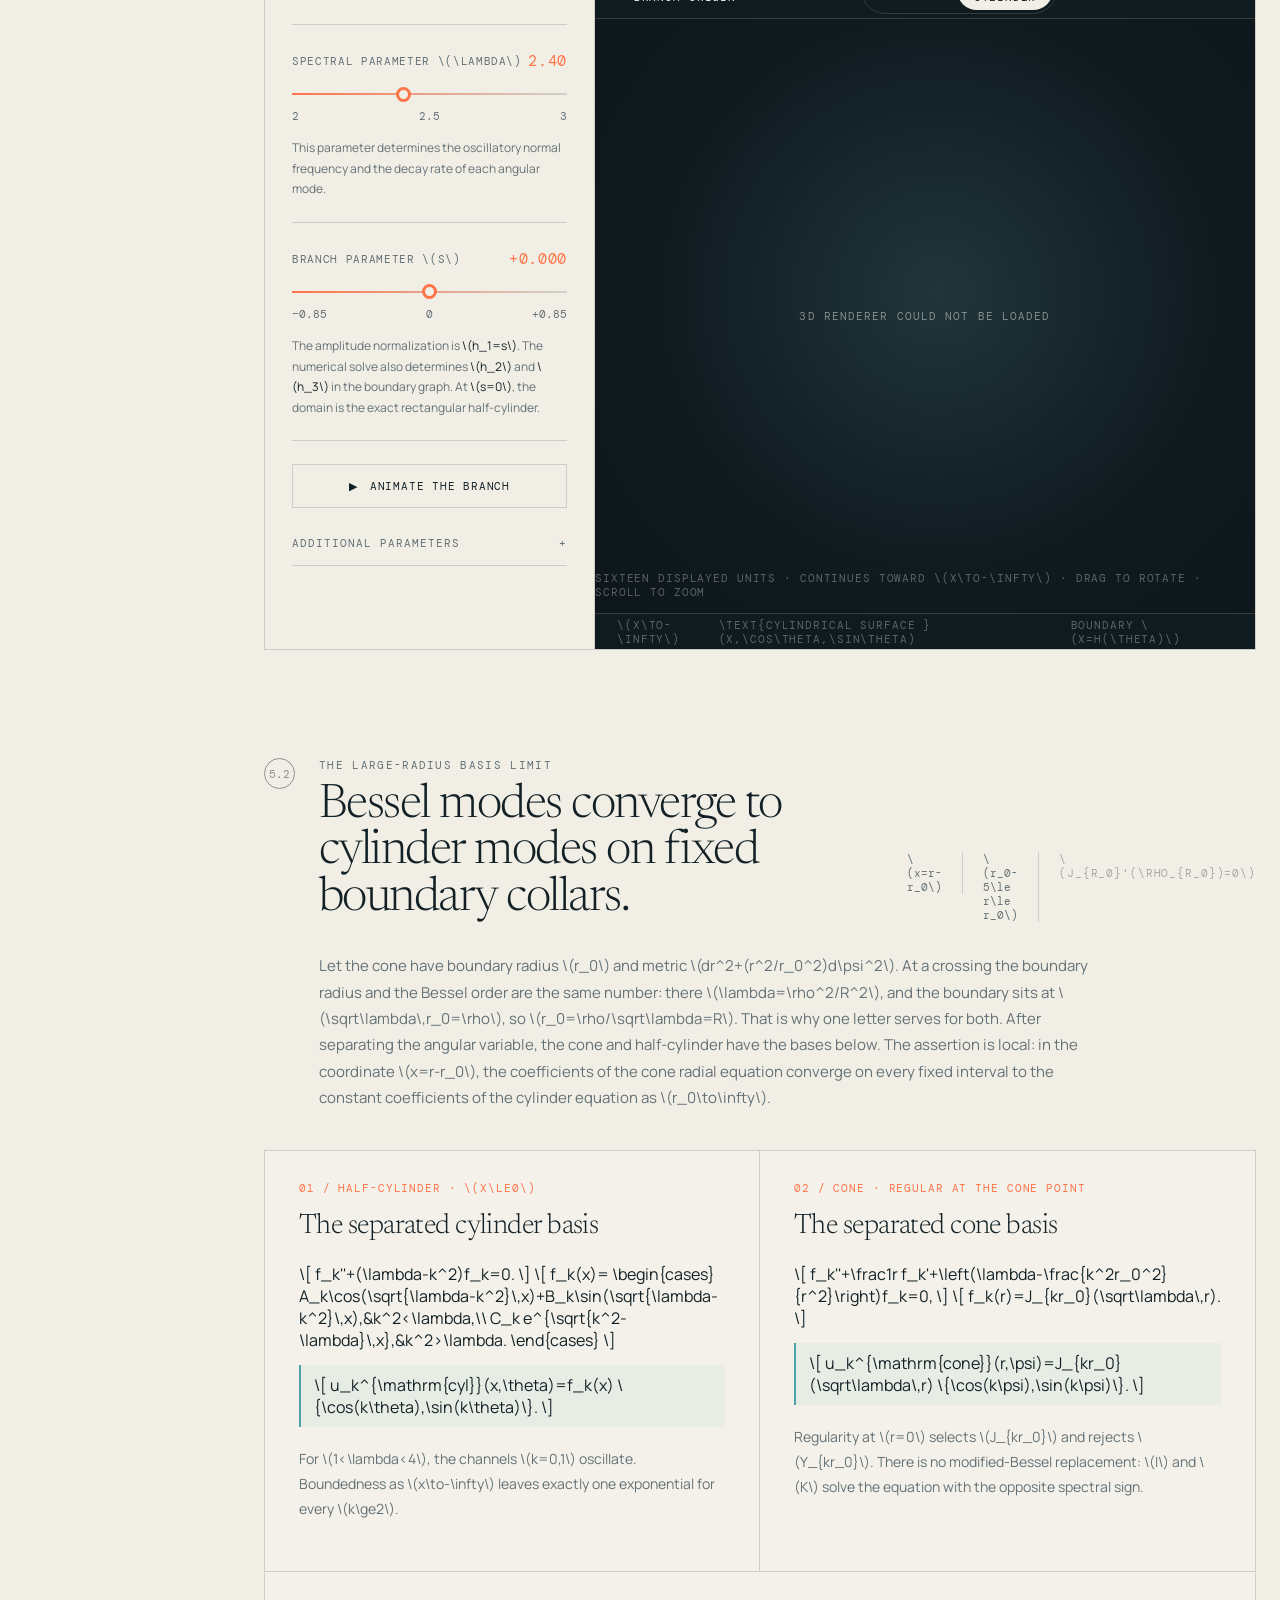
==== commit 24159c3a: "Pair global geometries with magnified collars" ====
--- a/index.html
+++ b/index.html
@@ -17,7 +17,7 @@
     <script defer src="https://cdn.jsdelivr.net/npm/highlightjs-lean@1.2.0/dist/lean.min.js"></script>
     <script defer src="lean-statements.js?v=20260827.5"></script>
     <script defer src="math.js?v=20260827.9"></script>
-    <link rel="stylesheet" href="styles.css?v=20260827.10">
+    <link rel="stylesheet" href="styles.css?v=20260827.11">
   </head>
   <body>
     <div class="noise" aria-hidden="true"></div>
@@ -1084,28 +1084,24 @@
           </aside>
 
           <section class="collar-field-visual">
+            <article class="collar-field-panel collar-global-panel">
+              <header><span>02 / complete disk</span><strong id="collarDiskTitle">angular order 28</strong></header>
+              <div class="collar-field-canvas-wrap"><canvas id="collarDiskCanvas" role="img" aria-label="Selected Bessel mode on the whole disk with its magnified sector outlined"></canvas></div>
+            </article>
+
             <article class="collar-field-panel">
-              <header><span>02 / cylinder</span><strong id="collarCylinderTitle">\(u_1^{\mathrm{cyl}}\)</strong></header>
+              <header><span>03 / magnified planar collar</span><strong id="collarConeTitle">\(u_1^{\mathrm{cone}}\)</strong></header>
+              <div class="collar-field-canvas-wrap"><canvas id="collarConeCanvas" role="img" aria-label="Selected Bessel mode on a magnified collar of one planar sector"></canvas></div>
+            </article>
+
+            <article class="collar-field-panel collar-half-cylinder-panel">
+              <header><span>04 / half-cylinder at disk scale</span><strong id="collarHalfCylinderTitle">\(u_1^{\mathrm{cyl}}\)</strong></header>
+              <div class="collar-field-canvas-cell"><div class="collar-field-canvas-wrap collar-half-cylinder-wrap"><canvas id="collarHalfCylinderCanvas" role="img" aria-label="A long thin half-cylinder drawn at the same geometric scale as the complete disk"></canvas></div></div>
+            </article>
+
+            <article class="collar-field-panel">
+              <header><span>05 / magnified cylinder collar</span><strong id="collarCylinderTitle">\(u_1^{\mathrm{cyl}}\)</strong></header>
               <div class="collar-field-canvas-wrap"><canvas id="collarCylinderCanvas" role="img" aria-label="Selected separated mode on a flat cylinder collar"></canvas></div>
-              <footer><span>\(x=-5\)</span><span>same coordinates</span><span>\(x=0\)</span></footer>
-            </article>
-
-            <article class="collar-field-panel">
-              <header><span>03 / one planar sector</span><strong id="collarConeTitle">\(u_1^{\mathrm{cone}}\)</strong></header>
-              <div class="collar-field-canvas-wrap"><canvas id="collarConeCanvas" role="img" aria-label="Selected Bessel mode on a magnified collar of one planar sector"></canvas></div>
-              <footer><span>\(r=N-5\)</span><span>magnified wedge</span><span>\(r=N\)</span></footer>
-            </article>
-
-            <article class="collar-field-panel collar-half-cylinder-panel">
-              <header><span>05 / half-cylinder at disk scale</span><strong id="collarHalfCylinderTitle">\(u_1^{\mathrm{cyl}}\)</strong></header>
-              <div class="collar-field-canvas-cell"><div class="collar-field-canvas-wrap collar-half-cylinder-wrap"><canvas id="collarHalfCylinderCanvas" role="img" aria-label="A long thin half-cylinder drawn at the same geometric scale as the complete disk"></canvas></div></div>
-              <footer><span>\(x=-2N\)</span><span>one circumference</span><span>\(x=0\)</span></footer>
-            </article>
-
-            <article class="collar-field-panel collar-global-panel">
-              <header><span>04 / complete planar field</span><strong id="collarDiskTitle">angular order 28</strong></header>
-              <div class="collar-field-canvas-wrap"><canvas id="collarDiskCanvas" role="img" aria-label="Selected Bessel mode on the whole disk with its magnified sector outlined"></canvas></div>
-              <footer><span>whole disk</span><span class="collar-crop-key"><i></i>panel 03</span></footer>
             </article>
 
             <svg id="collarZoomConnectors" class="collar-zoom-connectors" aria-hidden="true" focusable="false">
@@ -1113,7 +1109,7 @@
               <line id="collarZoomConnectorBottom"></line>
             </svg>
 
-            <p class="collar-field-caption">Each colored field is a single selected separated eigenfunction. Under the collar identification <span class="formula">\(\theta=\psi\)</span>, Panels 02 and 03 use the same coordinates and the same color scale. Panel 03 evaluates the exact regular Bessel profile; Panel 02 uses the cylinder mode with the same boundary data. The cyan frame and guide lines in Panel 04 identify the sector enlarged in Panel 03. Panel 05 draws the half-cylinder at the geometric scale of Panel 04, so its vertical wavelengths have the same displayed length as the wavelengths along the disk boundary.</p>
+            <p class="collar-field-caption">Left: the disk and half-cylinder at one geometric scale. Their outlined five-unit collars are magnified on the right, where the same local coordinates and colour scale are used.</p>
           </section>
         </div>
 
@@ -1670,7 +1666,7 @@
     <script defer src="cone-data.js"></script>
     <script defer src="debye-data.js?v=20260827.3"></script>
     <script defer src="abundance-data.js"></script>
-    <script defer src="app.js?v=20260827.12"></script>
+    <script defer src="app.js?v=20260827.13"></script>
     <script defer src="story.js?v=20260827.9"></script>
     <script defer src="abundance.js"></script>
     <script defer src="pompeiu.js?v=20260827.2"></script>
--- a/styles.css
+++ b/styles.css
@@ -598,8 +598,8 @@
 .collar-field-readout div { display: flex; justify-content: space-between; gap: 12px; padding: 9px 0; border-bottom: 1px solid var(--line-light); }
 .collar-field-readout span { color: rgba(241,238,229,.38); font: 11px var(--mono); text-transform: uppercase; letter-spacing: .055em; }
 .collar-field-readout strong { color: rgba(241,238,229,.8); font: 11px var(--mono); text-align: right; }
-.collar-field-visual { min-width: 0; display: grid; grid-template-columns: repeat(2,minmax(0,1fr)); align-items: stretch; }
-.collar-field-panel { min-width: 0; display: grid; grid-template-rows: 65px minmax(300px,1fr) 38px; border-bottom: 1px solid var(--line-light); }
+.collar-field-visual { min-width: 0; display: grid; grid-template-columns: minmax(0,.82fr) minmax(0,1.18fr); align-items: stretch; }
+.collar-field-panel { min-width: 0; display: grid; grid-template-rows: 65px minmax(300px,1fr); border-bottom: 1px solid var(--line-light); }
 .collar-field-panel:nth-child(even) { border-left: 1px solid var(--line-light); }
 .collar-field-panel:nth-child(n+3) { border-top: 1px solid var(--line-light); }
 .collar-field-panel > header { min-width: 0; padding: 15px 17px; border-bottom: 1px solid var(--line-light); }
@@ -944,7 +944,7 @@
   .formula-display p, .cone-formula-display p { grid-template-columns: 1fr; gap: 3px; }
   .collar-field-laboratory { grid-template-columns: 1fr; }
   .collar-field-controls { border-right: 0; }
-  .collar-field-panel { grid-template-rows: 65px 320px 38px; }
+  .collar-field-panel { grid-template-rows: 65px 320px; }
   .collar-field-caption { padding: 20px; }
   .angular-quotient-note { min-width: 0; grid-template-columns: minmax(0,1fr); gap: 18px; padding: 25px 20px; }
   .angular-quotient-note > * { min-width: 0; }
@@ -982,7 +982,7 @@
   .collar-field-visual { grid-template-columns: minmax(0,1fr); }
   .collar-field-panel:nth-child(even) { border-left: 0; }
   .collar-field-panel + .collar-field-panel { border-top: 1px solid var(--line-light); }
-  .collar-field-panel { grid-template-rows: 65px 320px 38px; }
+  .collar-field-panel { grid-template-rows: 65px 320px; }
 }
 
 @media (max-width: 620px) {
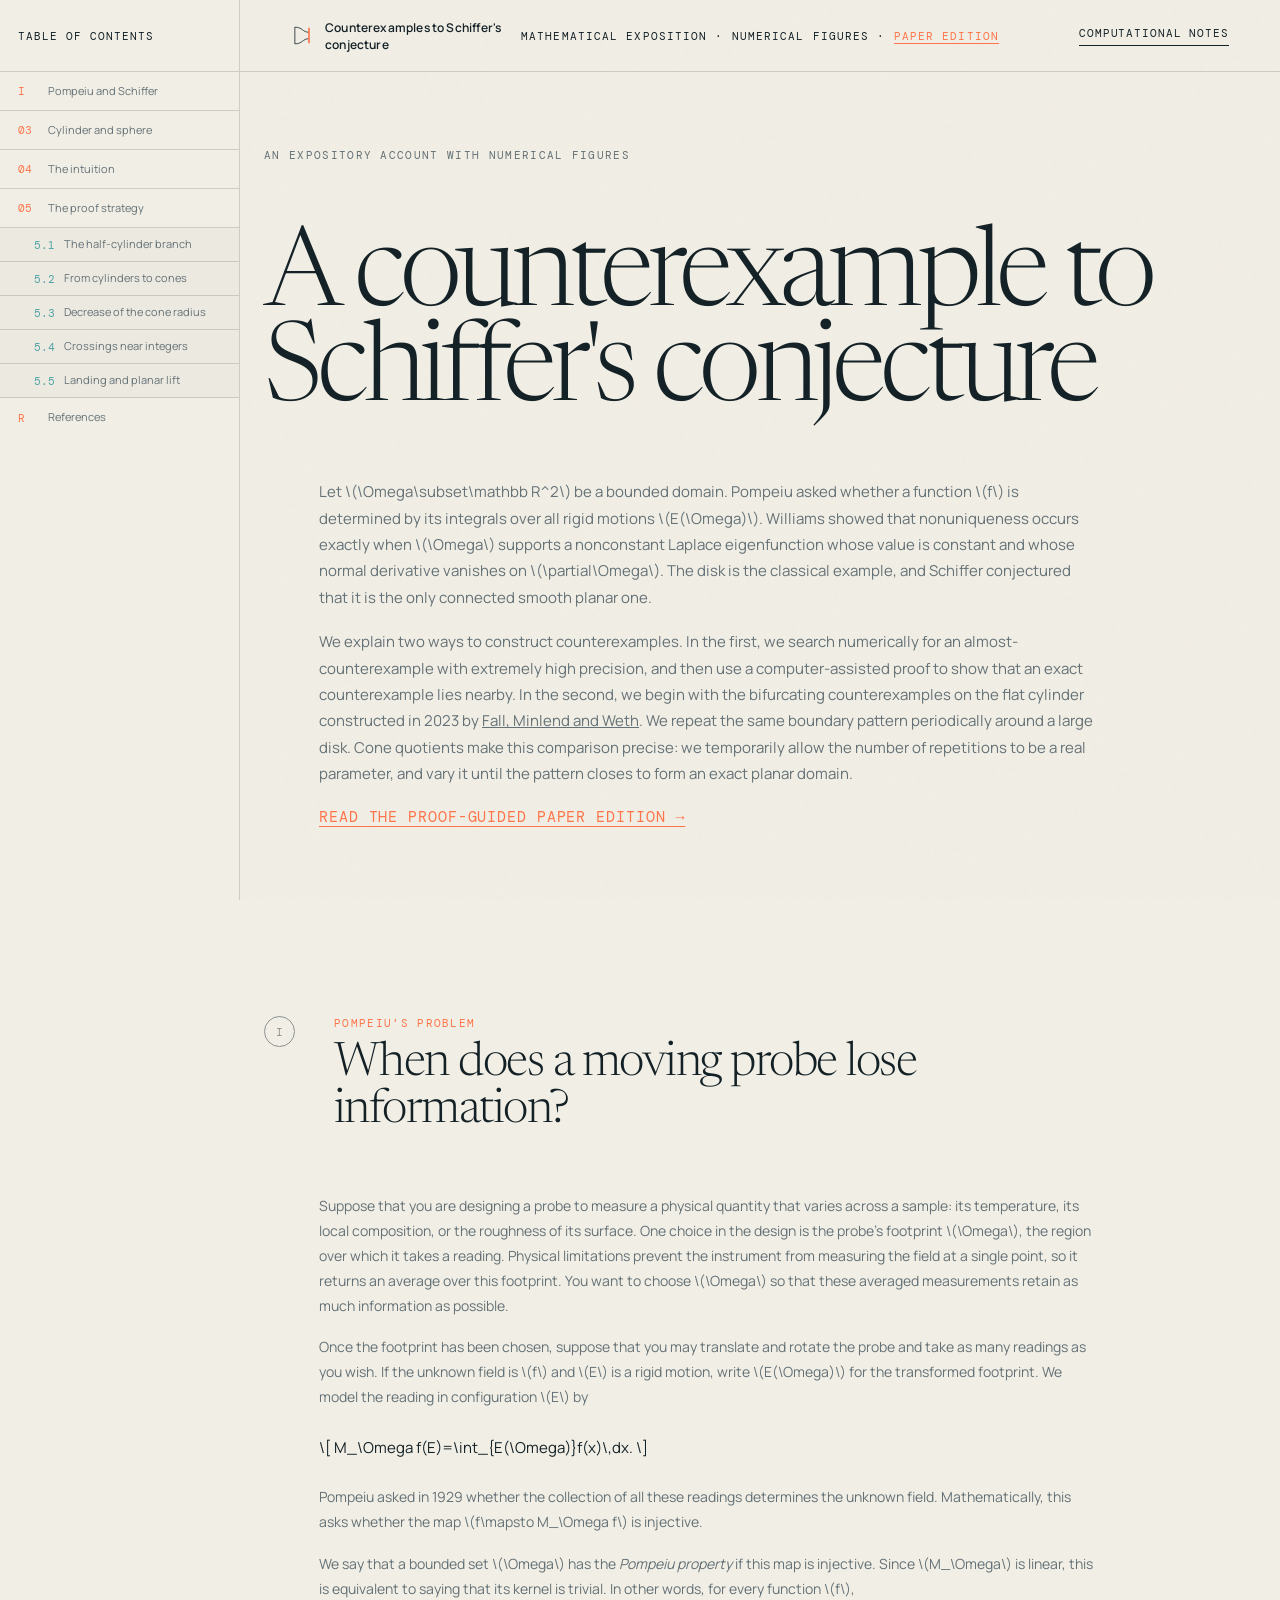
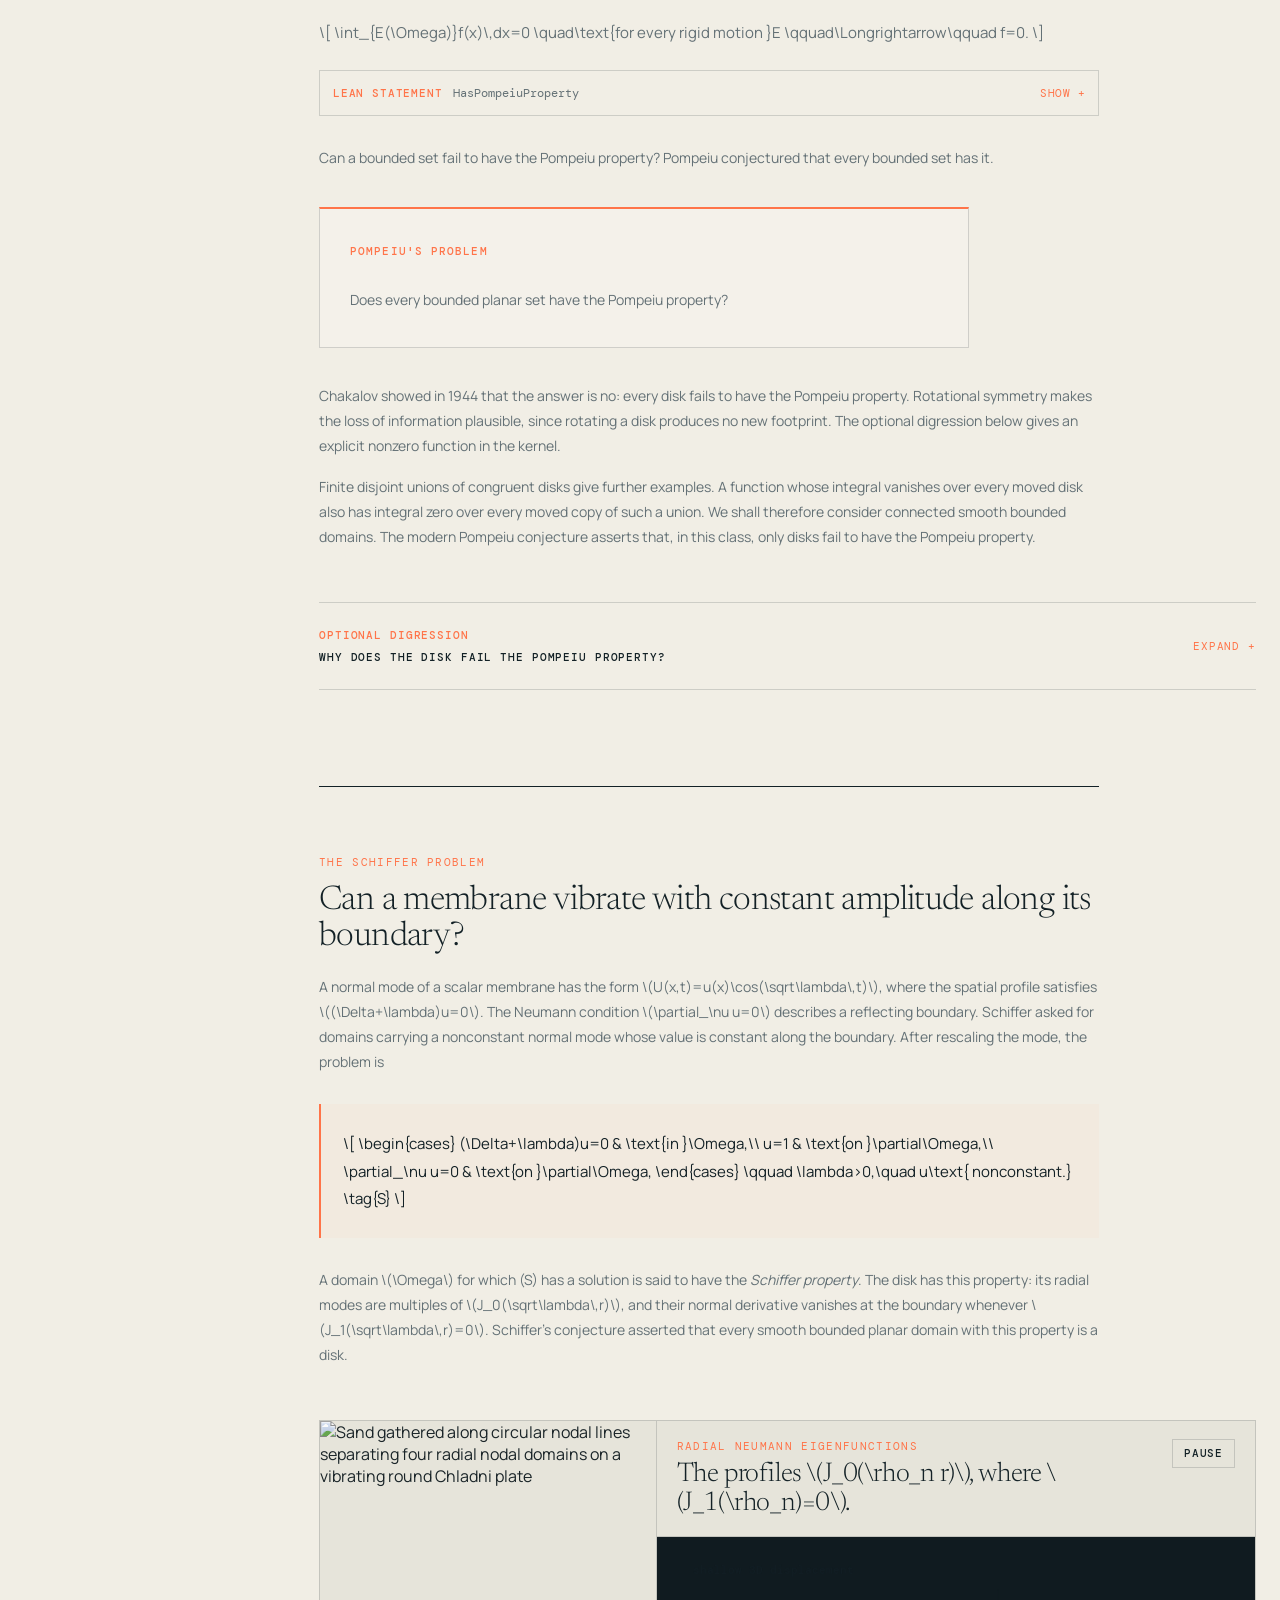
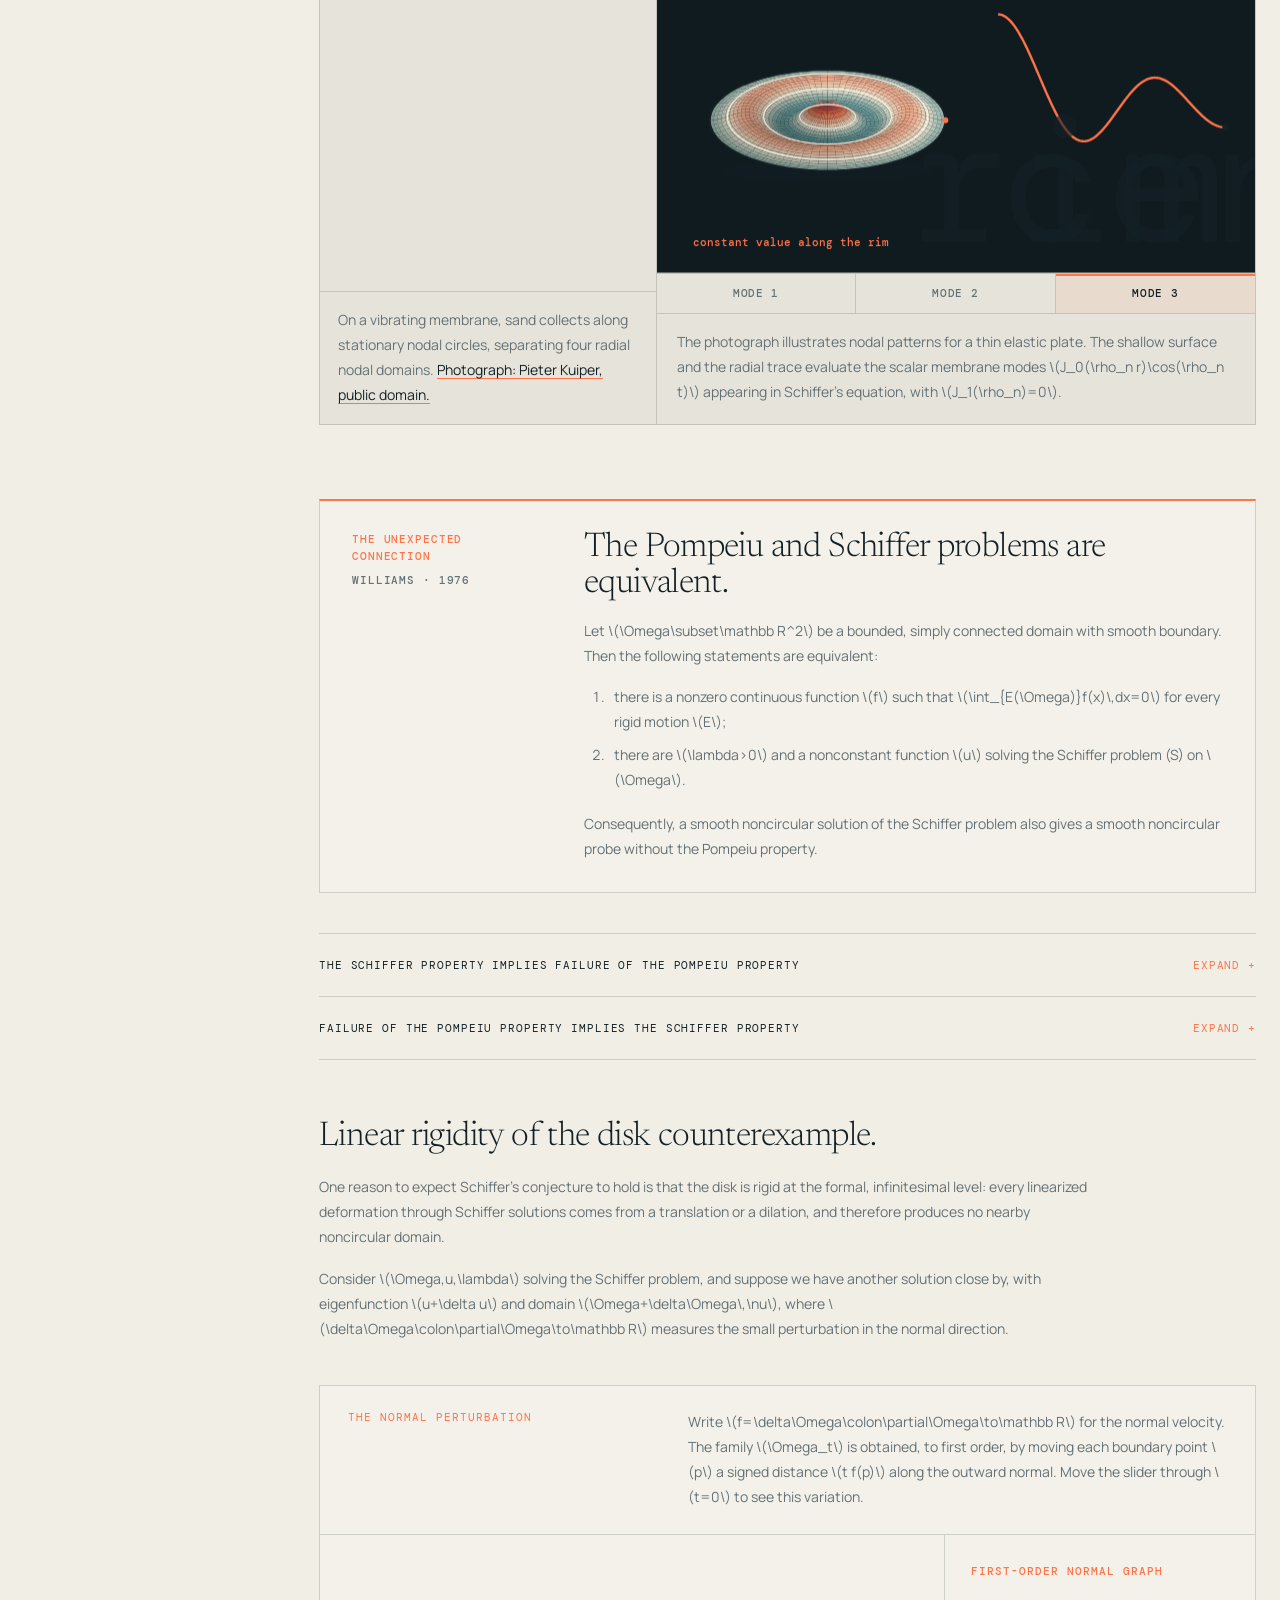
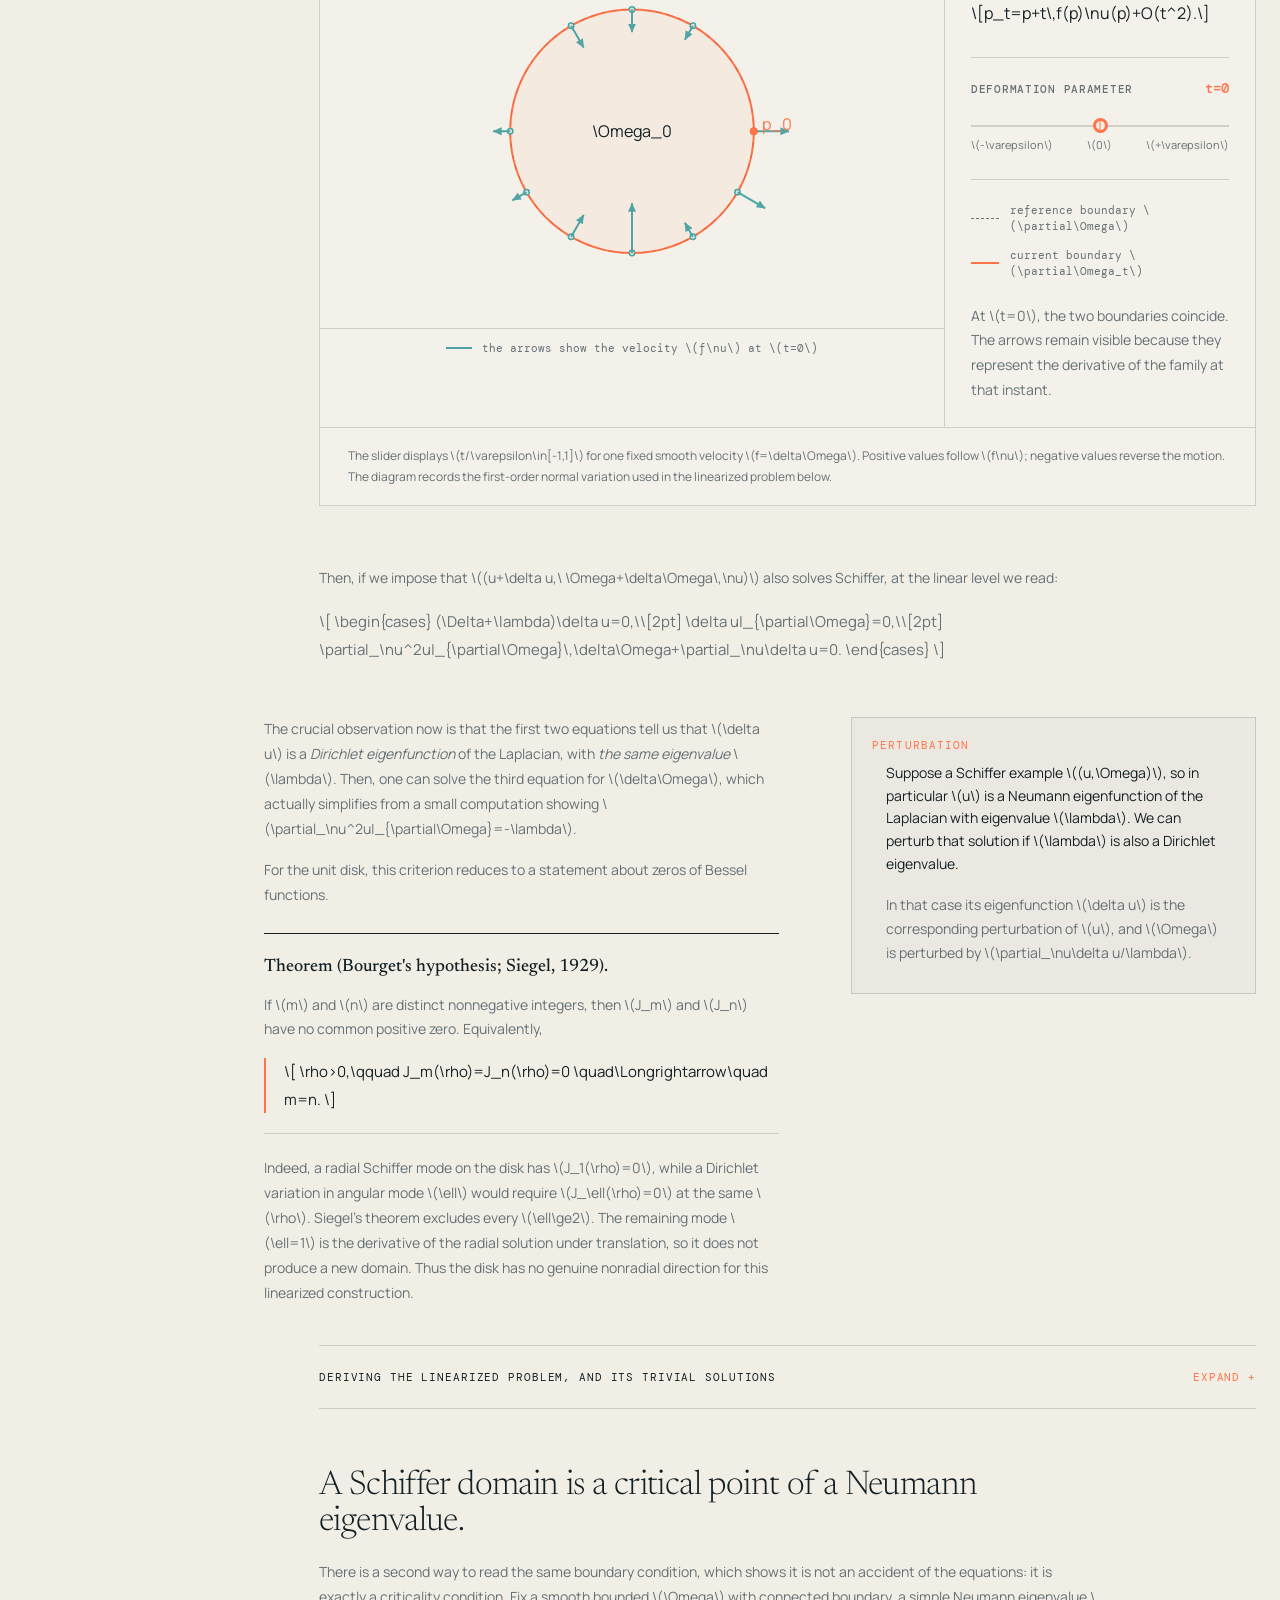
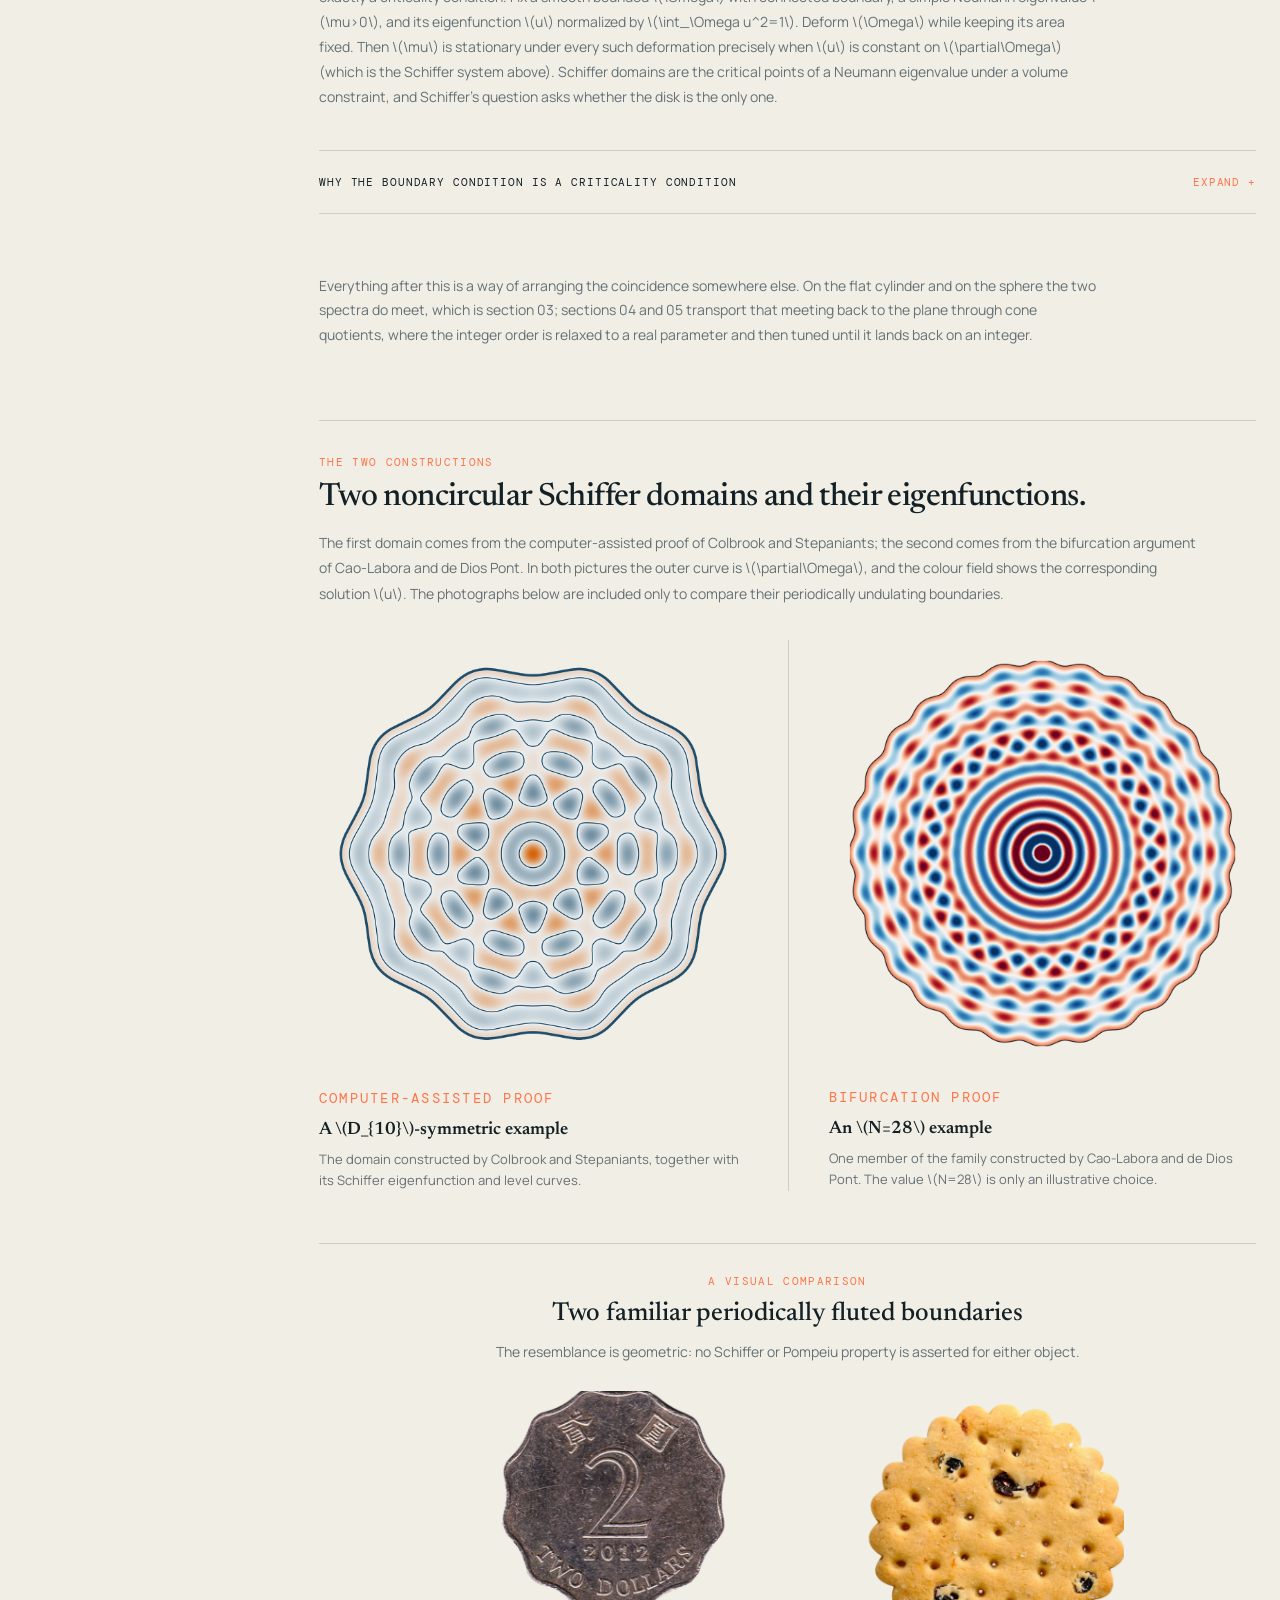
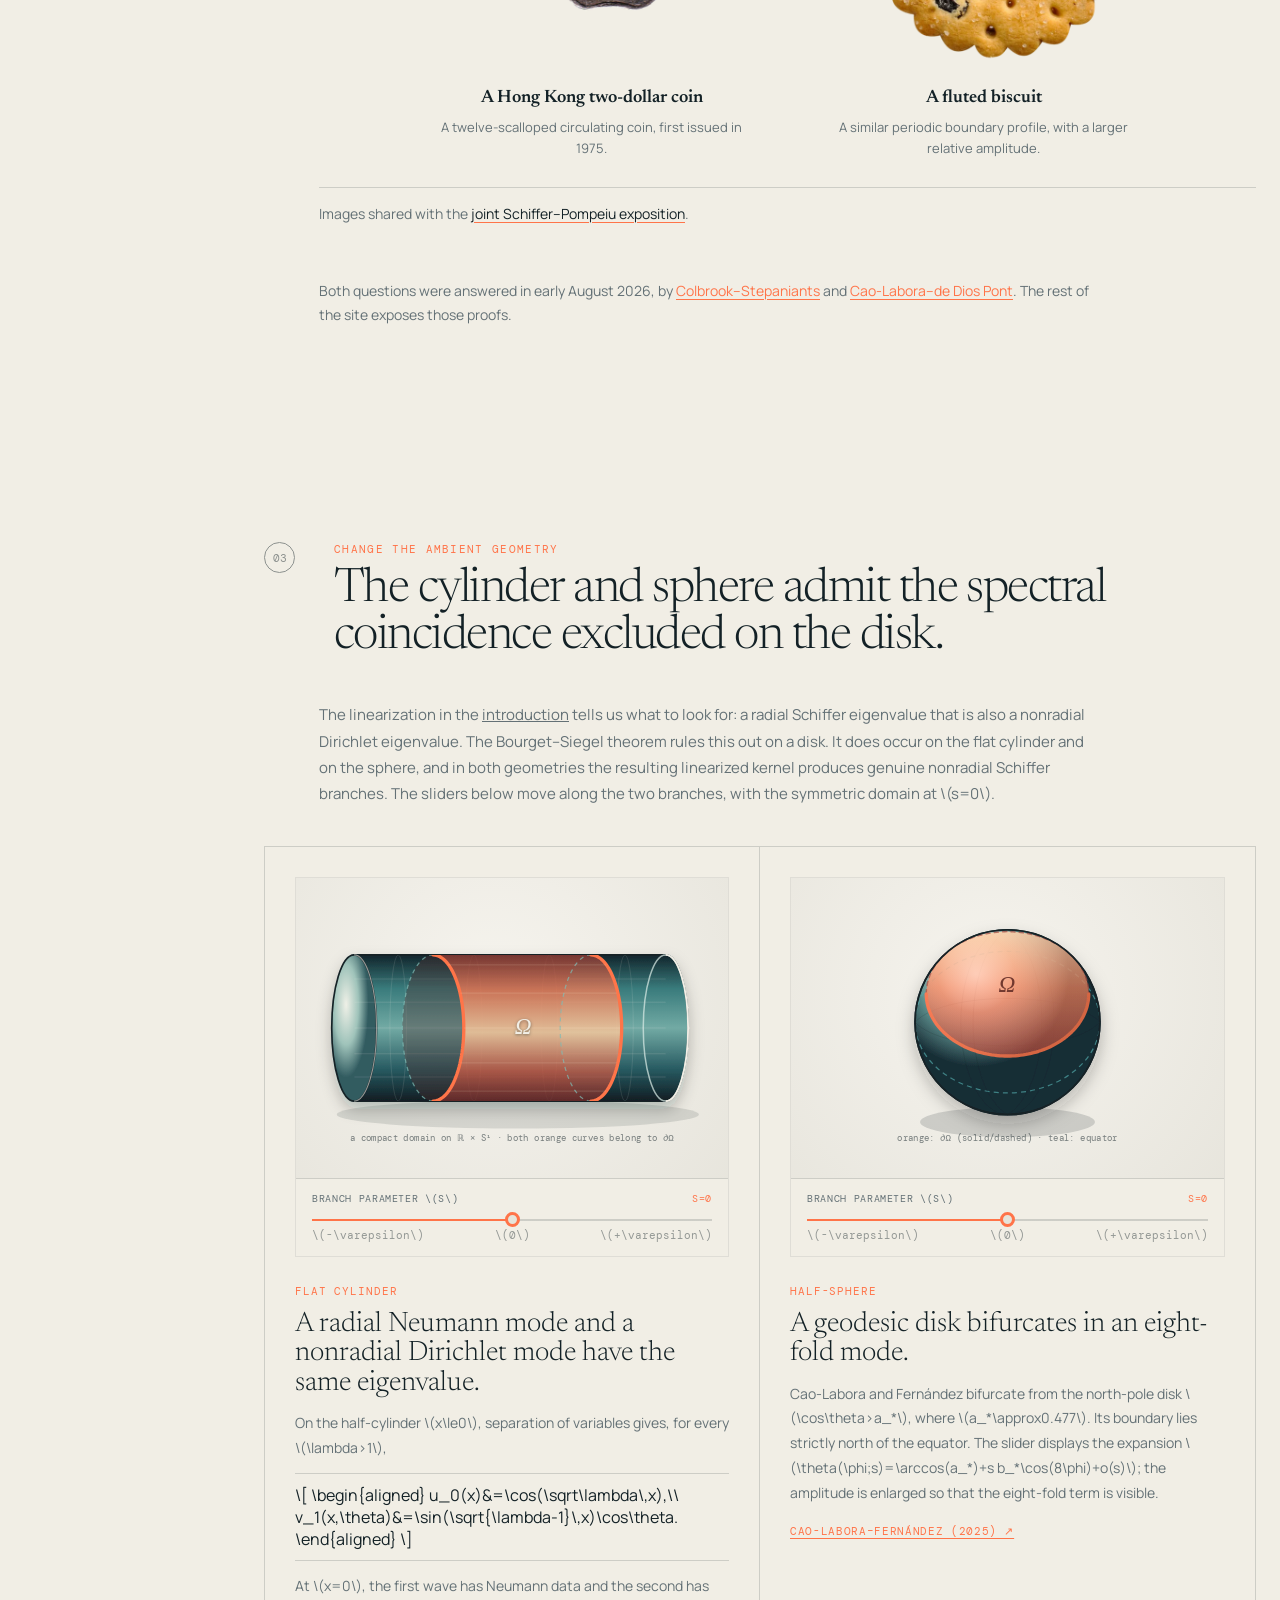
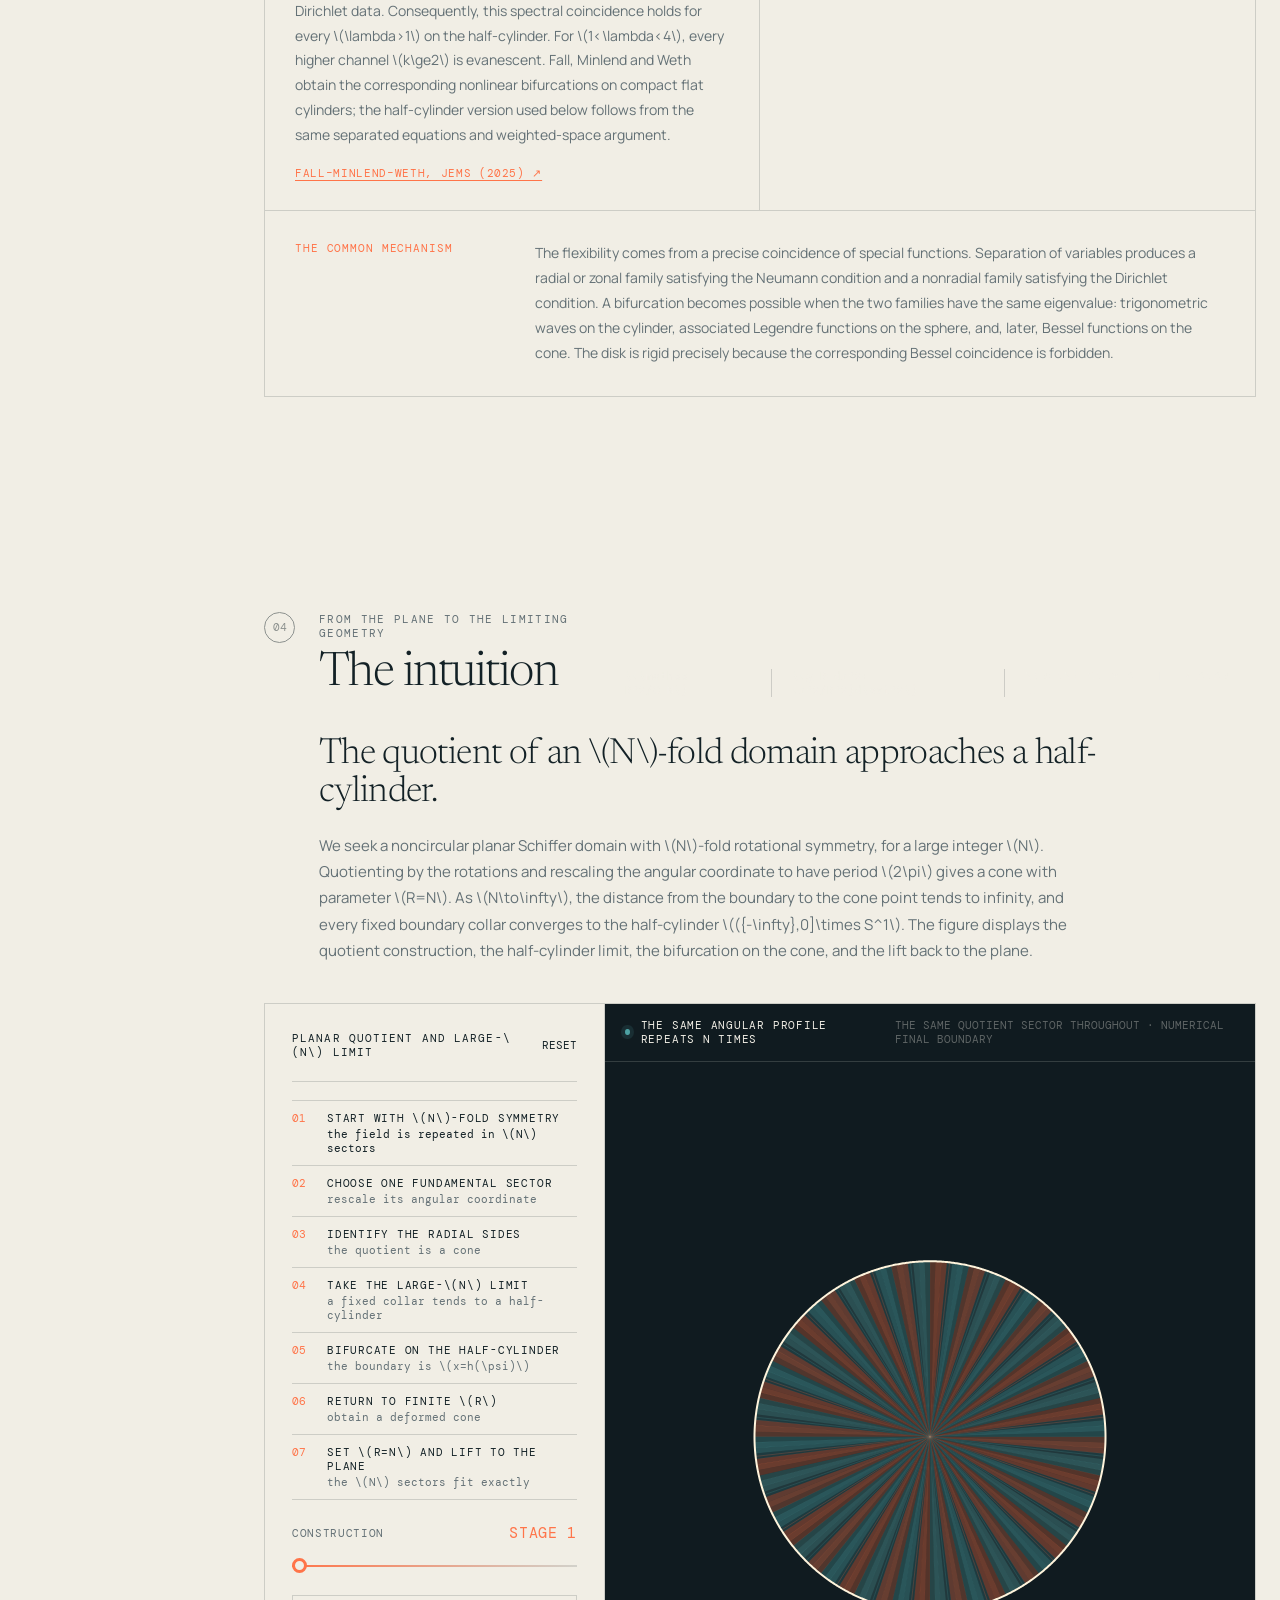
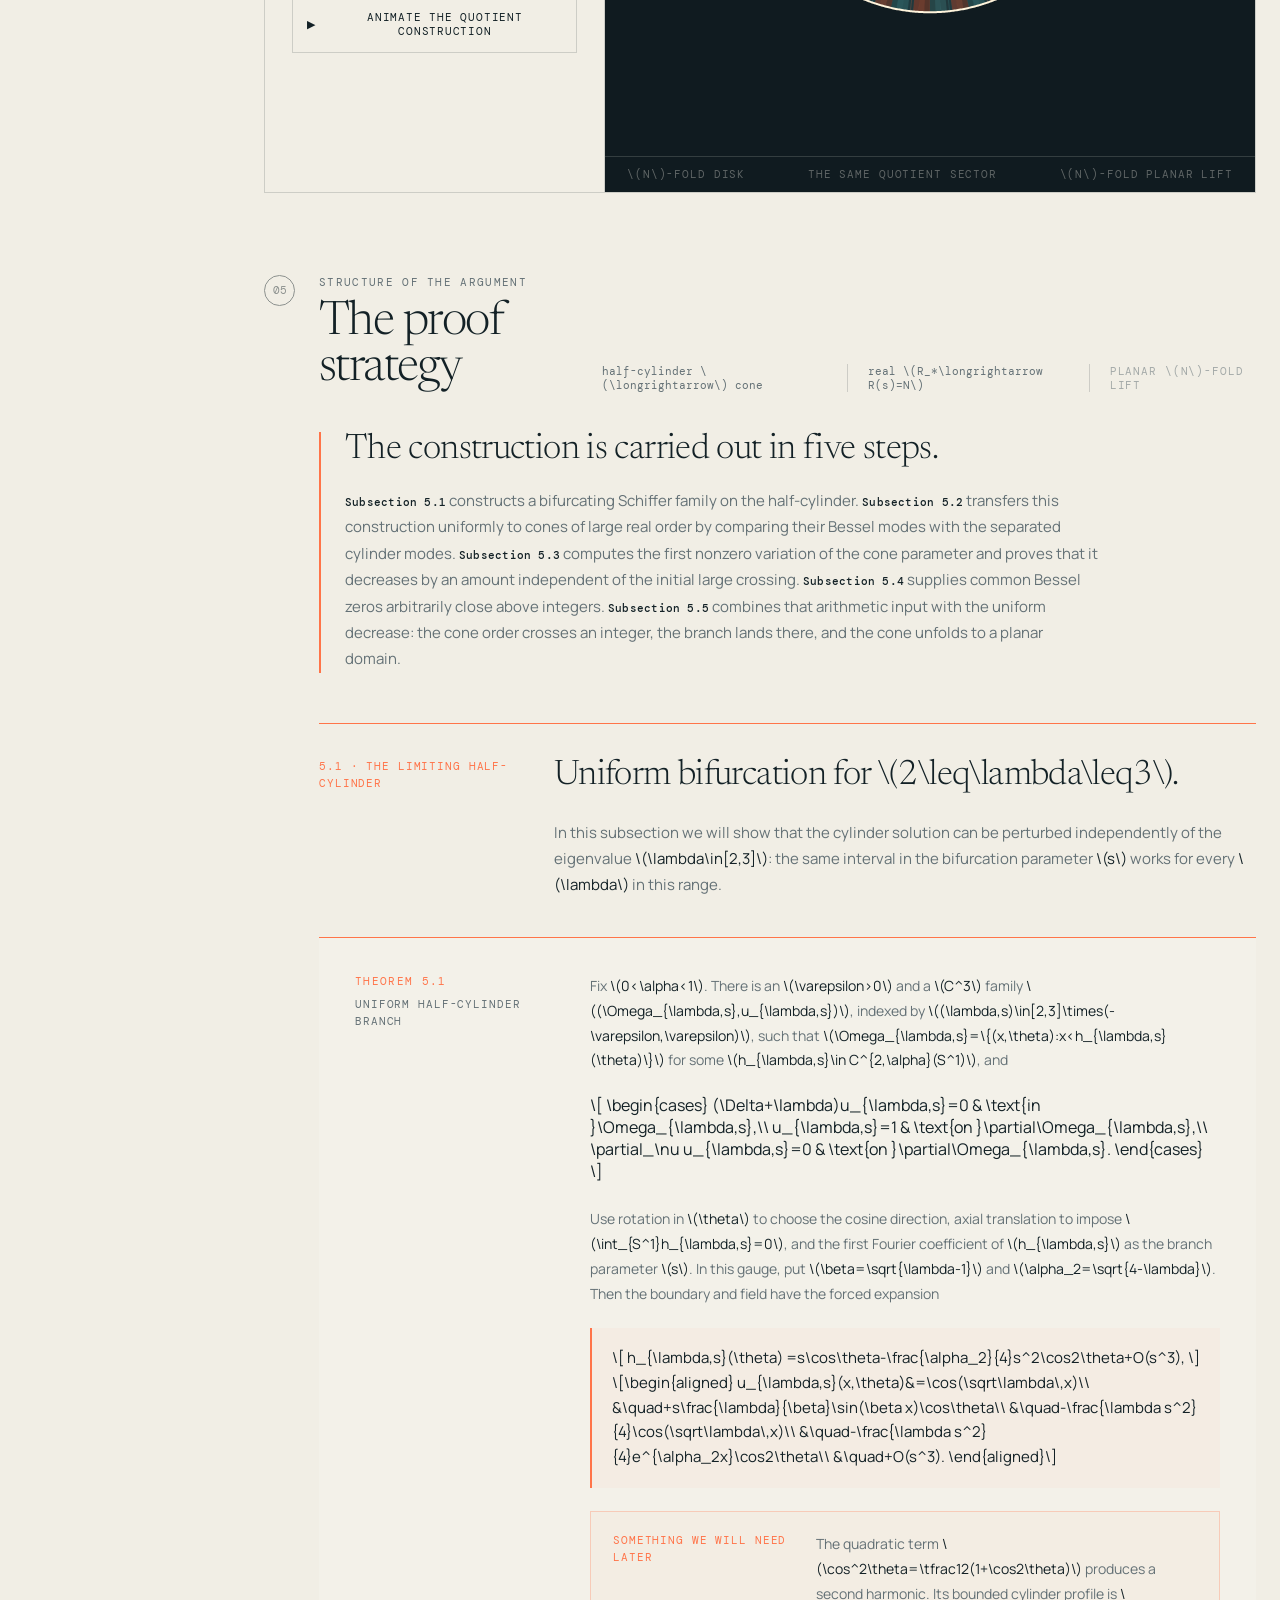
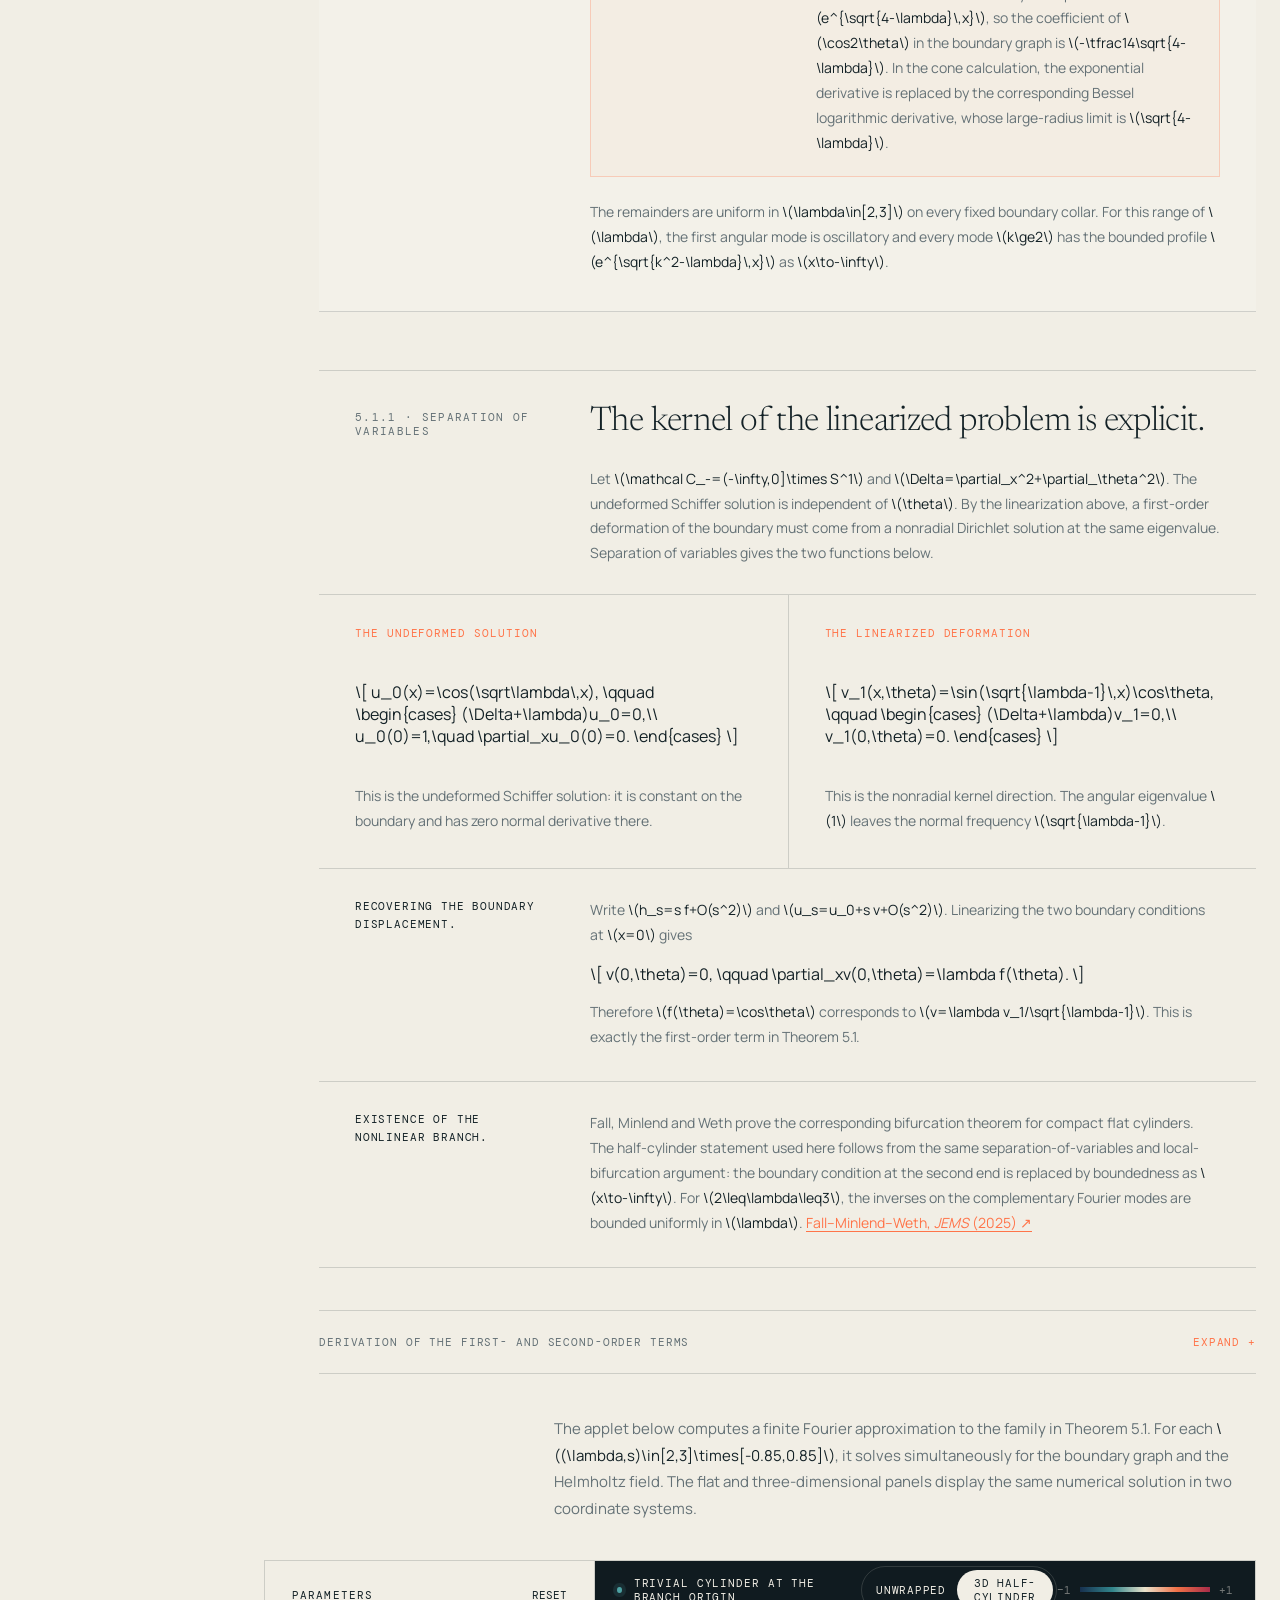
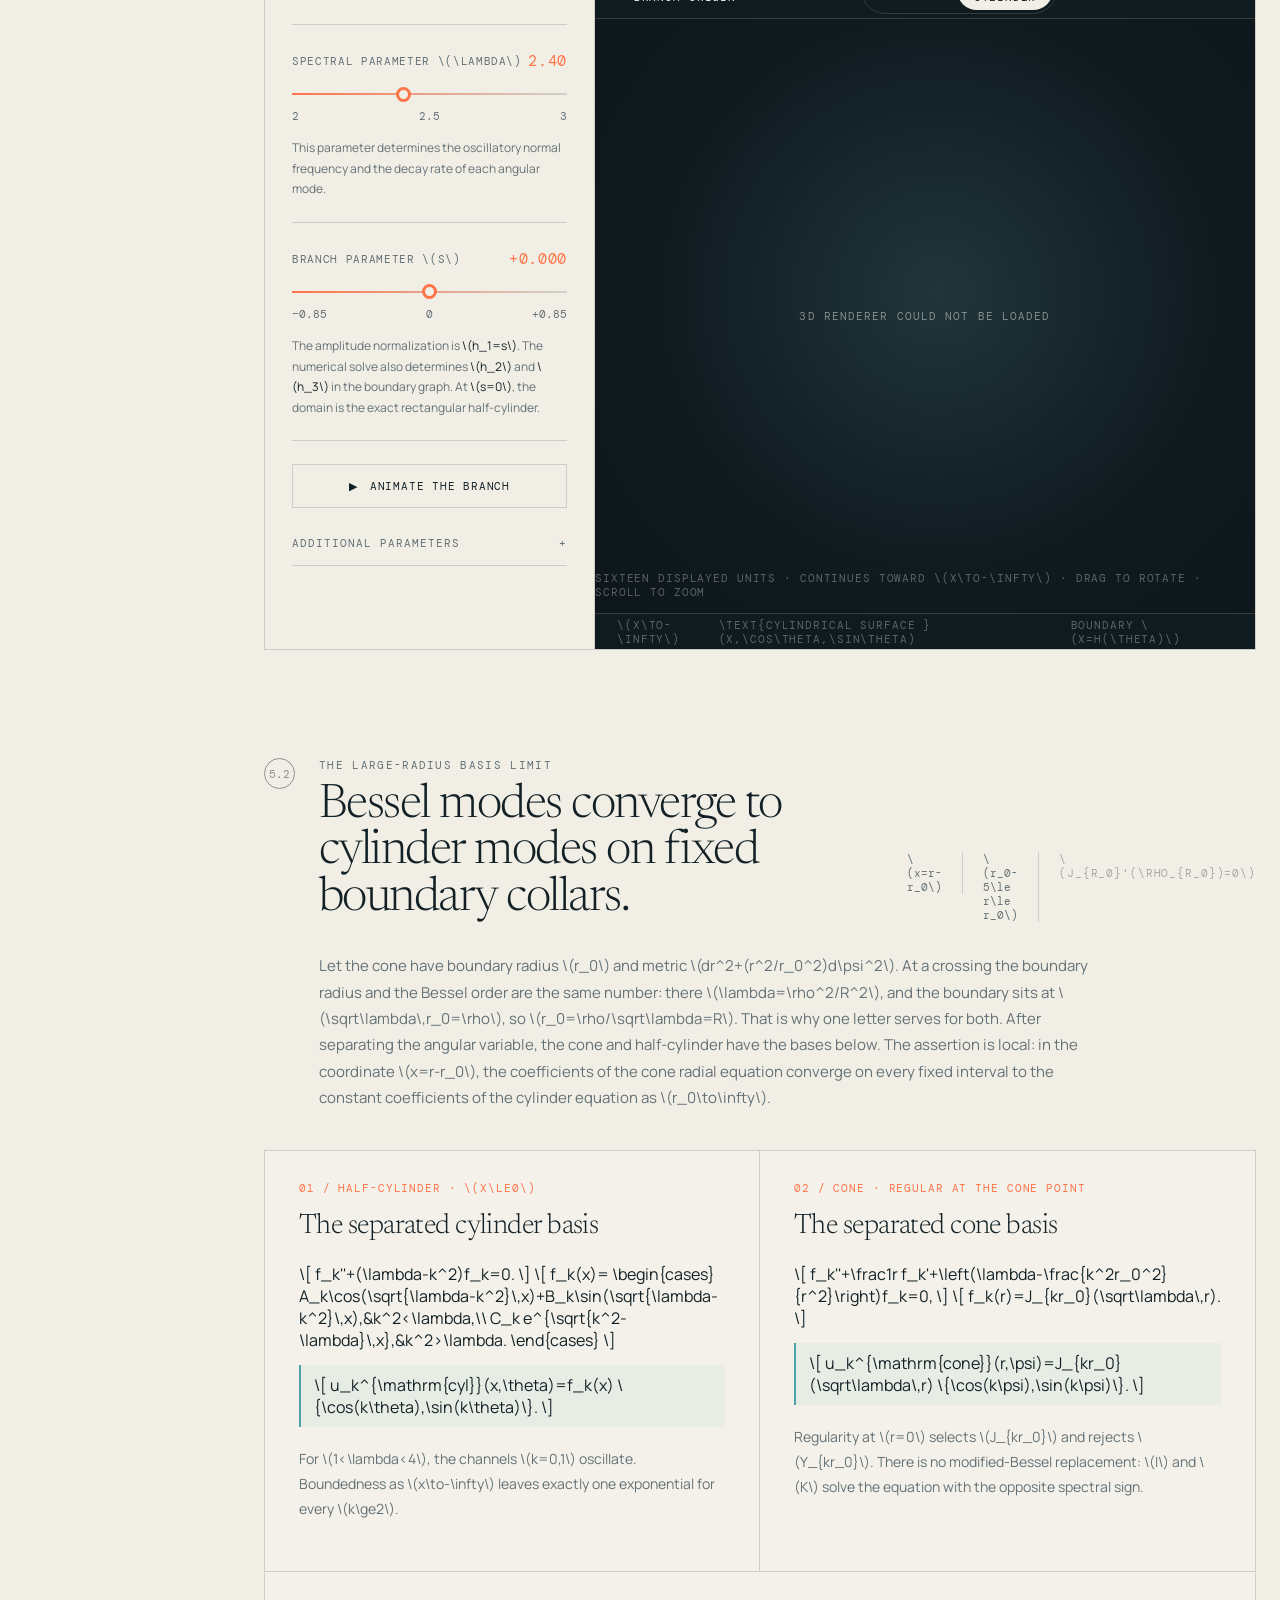
==== commit a0216cf9: "Merge main collar update into Tufte normalization" ====
--- a/index.html
+++ b/index.html
@@ -1666,7 +1666,7 @@
     <script defer src="cone-data.js"></script>
     <script defer src="debye-data.js?v=20260827.3"></script>
     <script defer src="abundance-data.js"></script>
-    <script defer src="app.js?v=20260827.13"></script>
+    <script defer src="app.js?v=20260828.1"></script>
     <script defer src="story.js?v=20260827.9"></script>
     <script defer src="abundance.js"></script>
     <script defer src="pompeiu.js?v=20260827.2"></script>
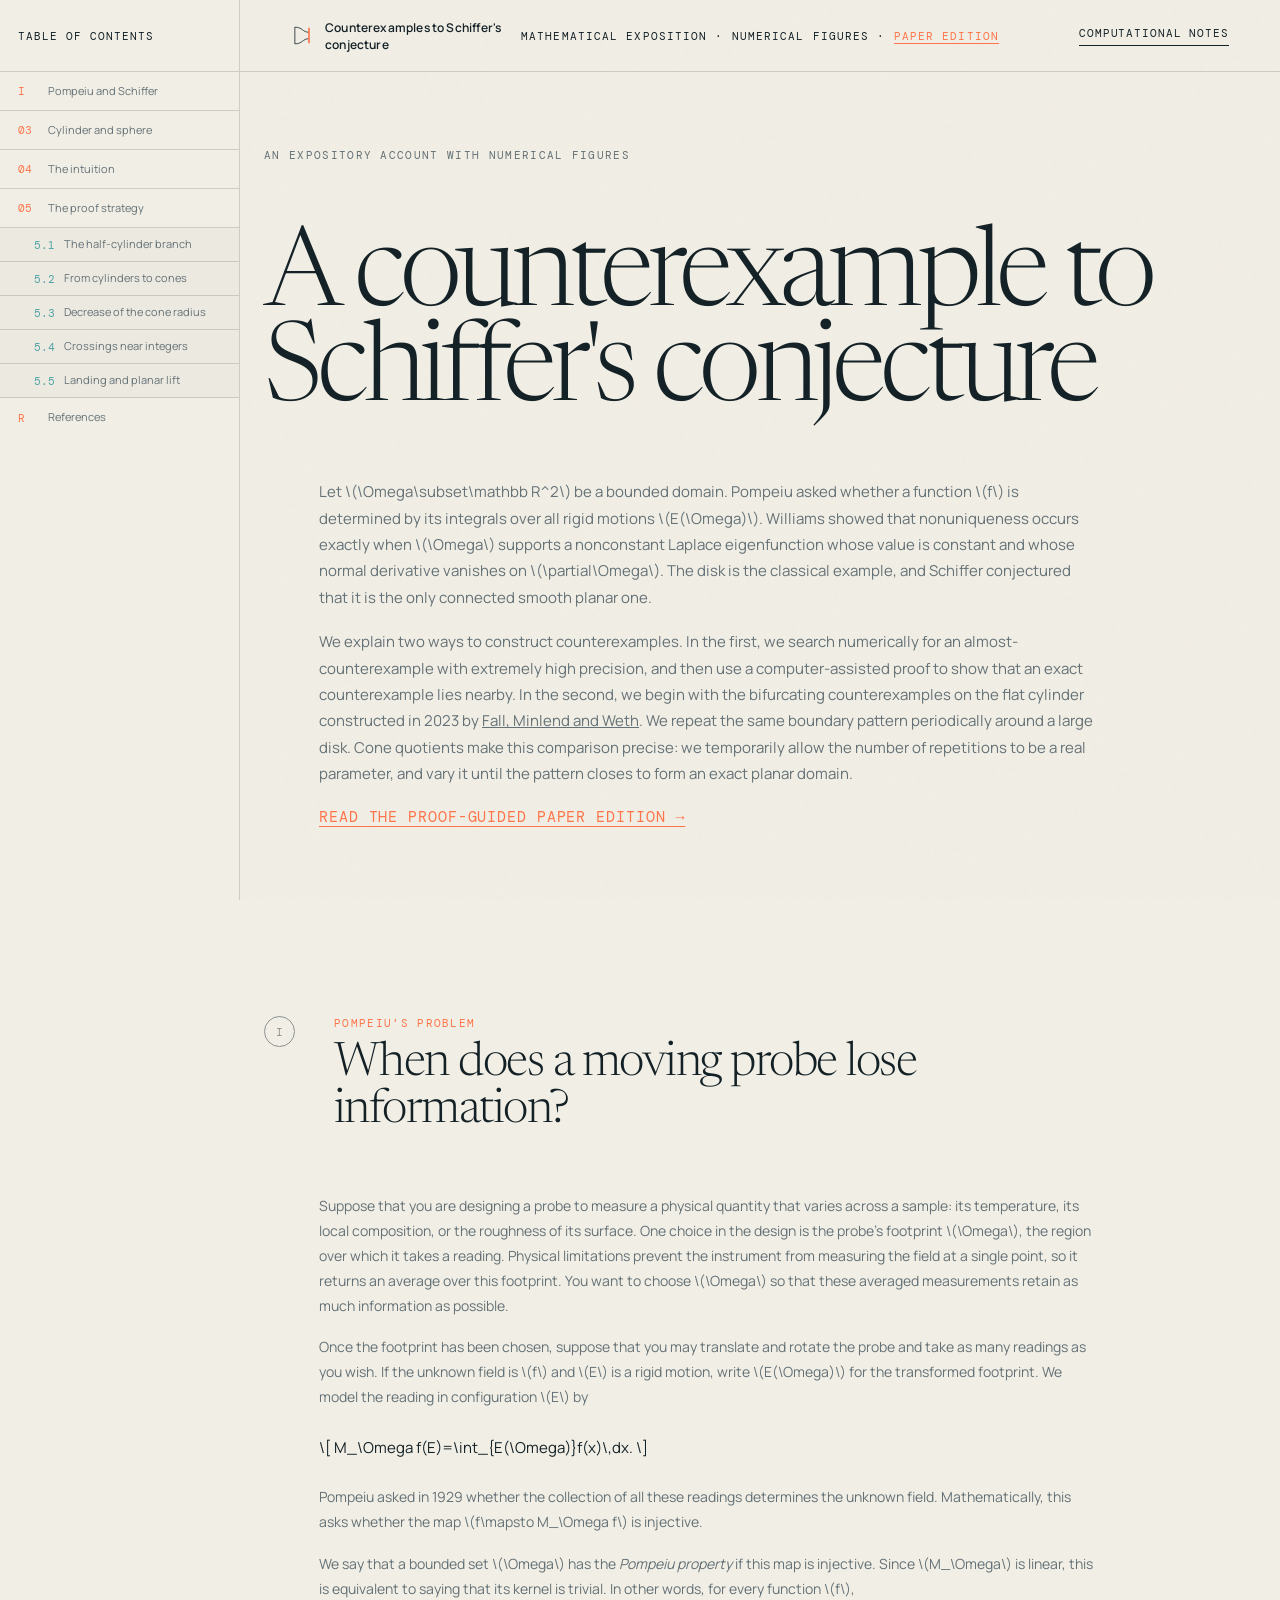
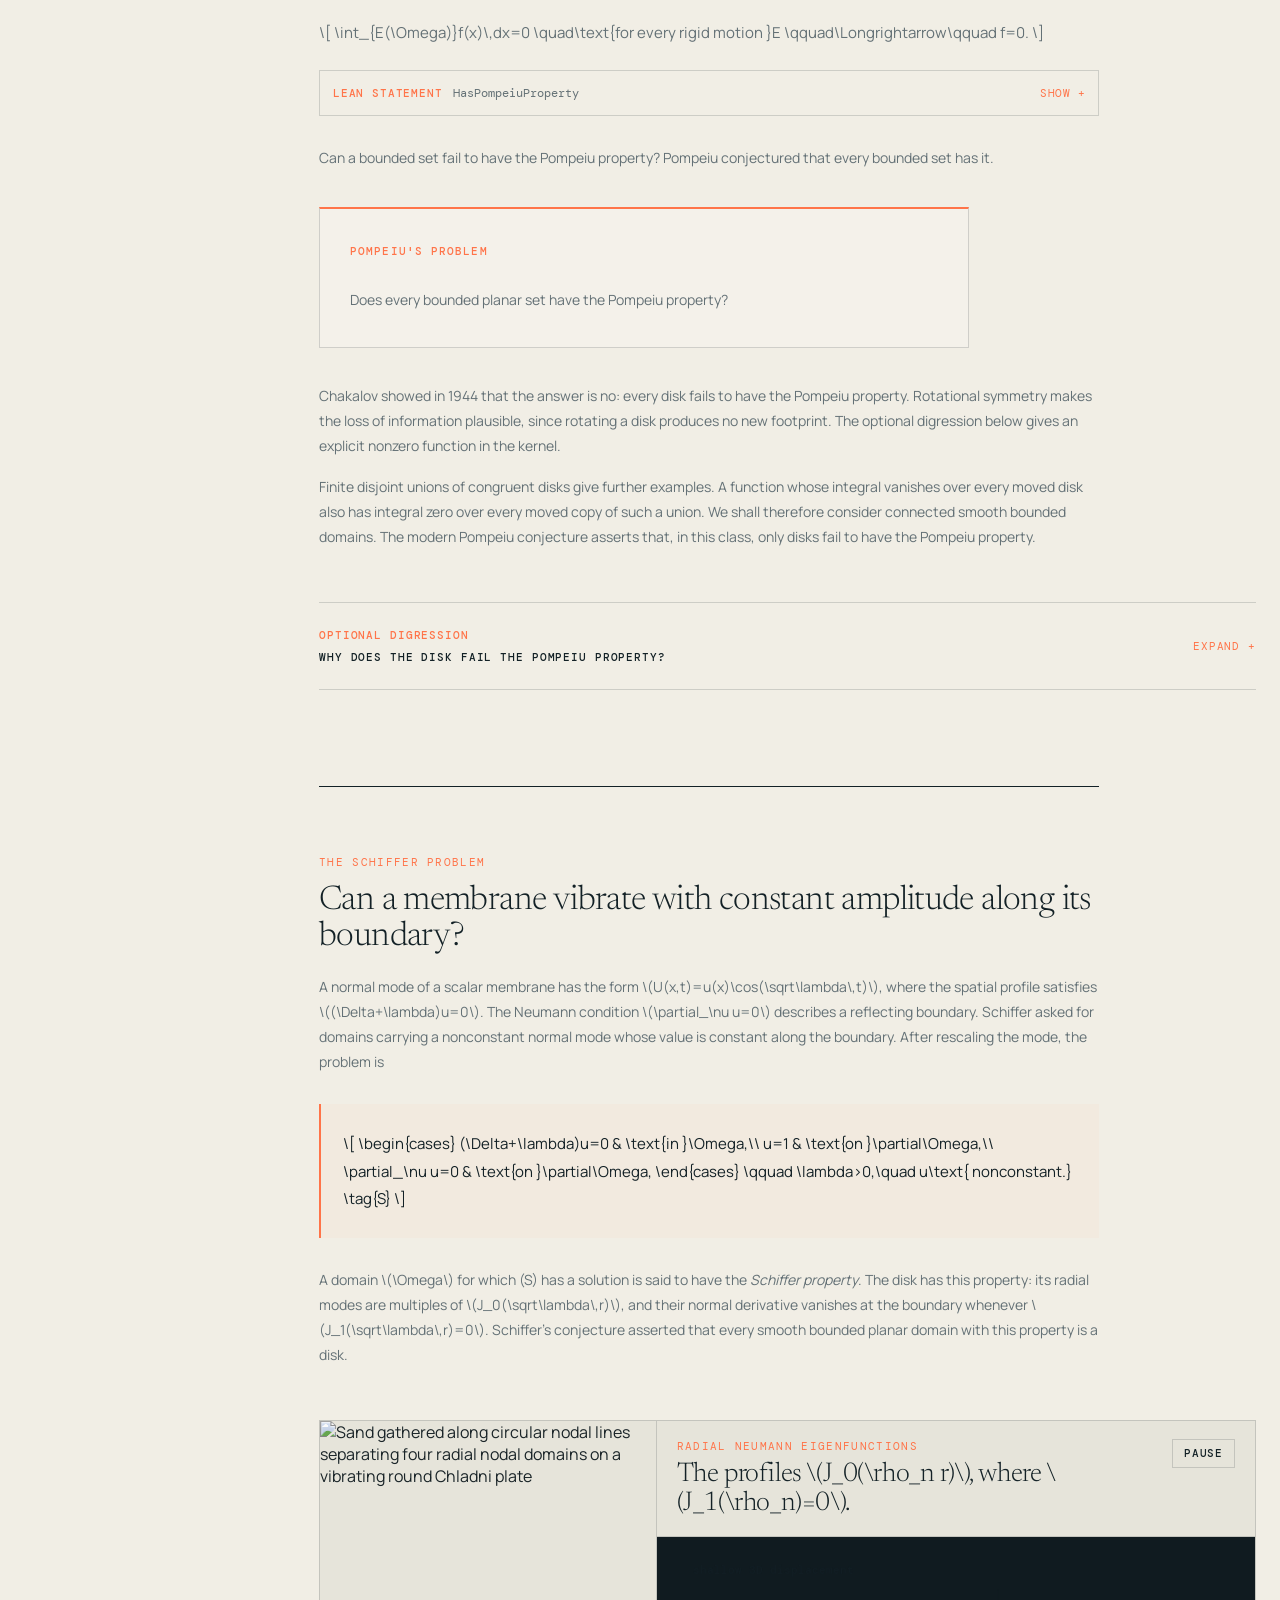
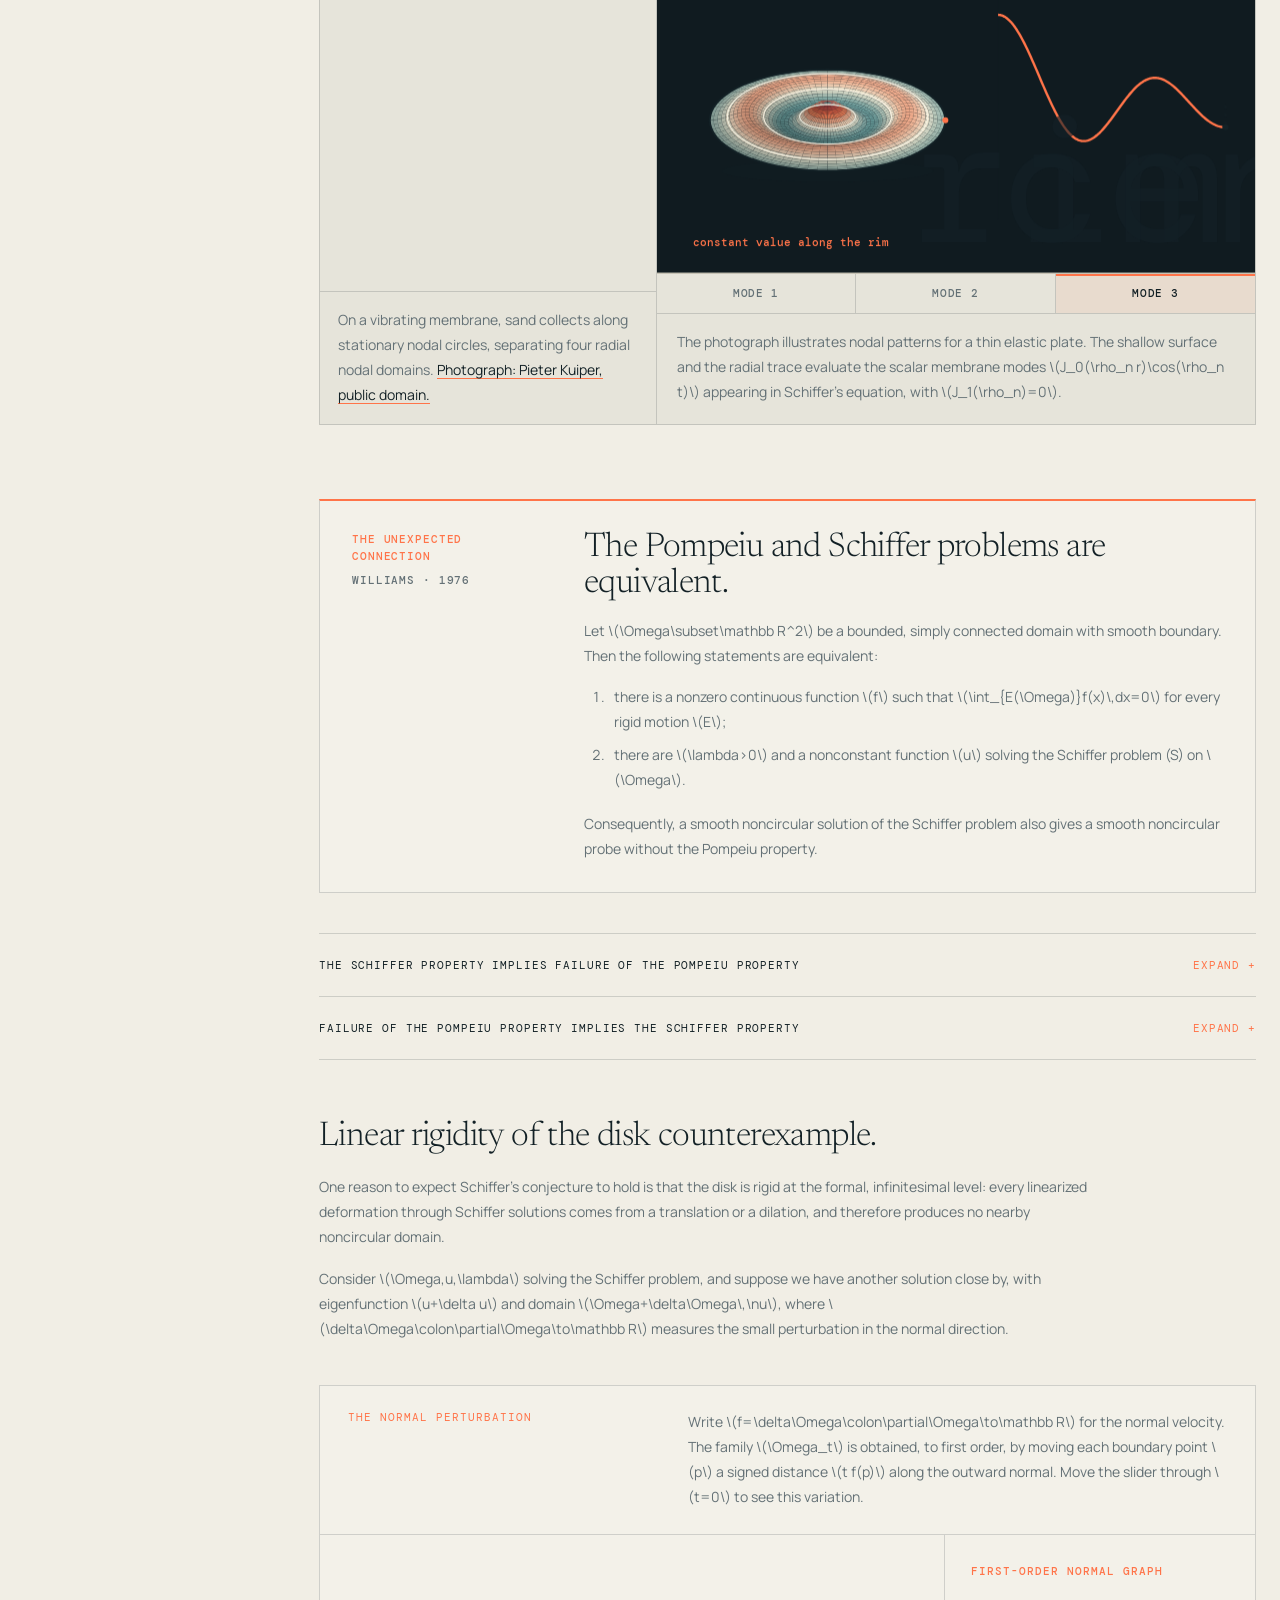
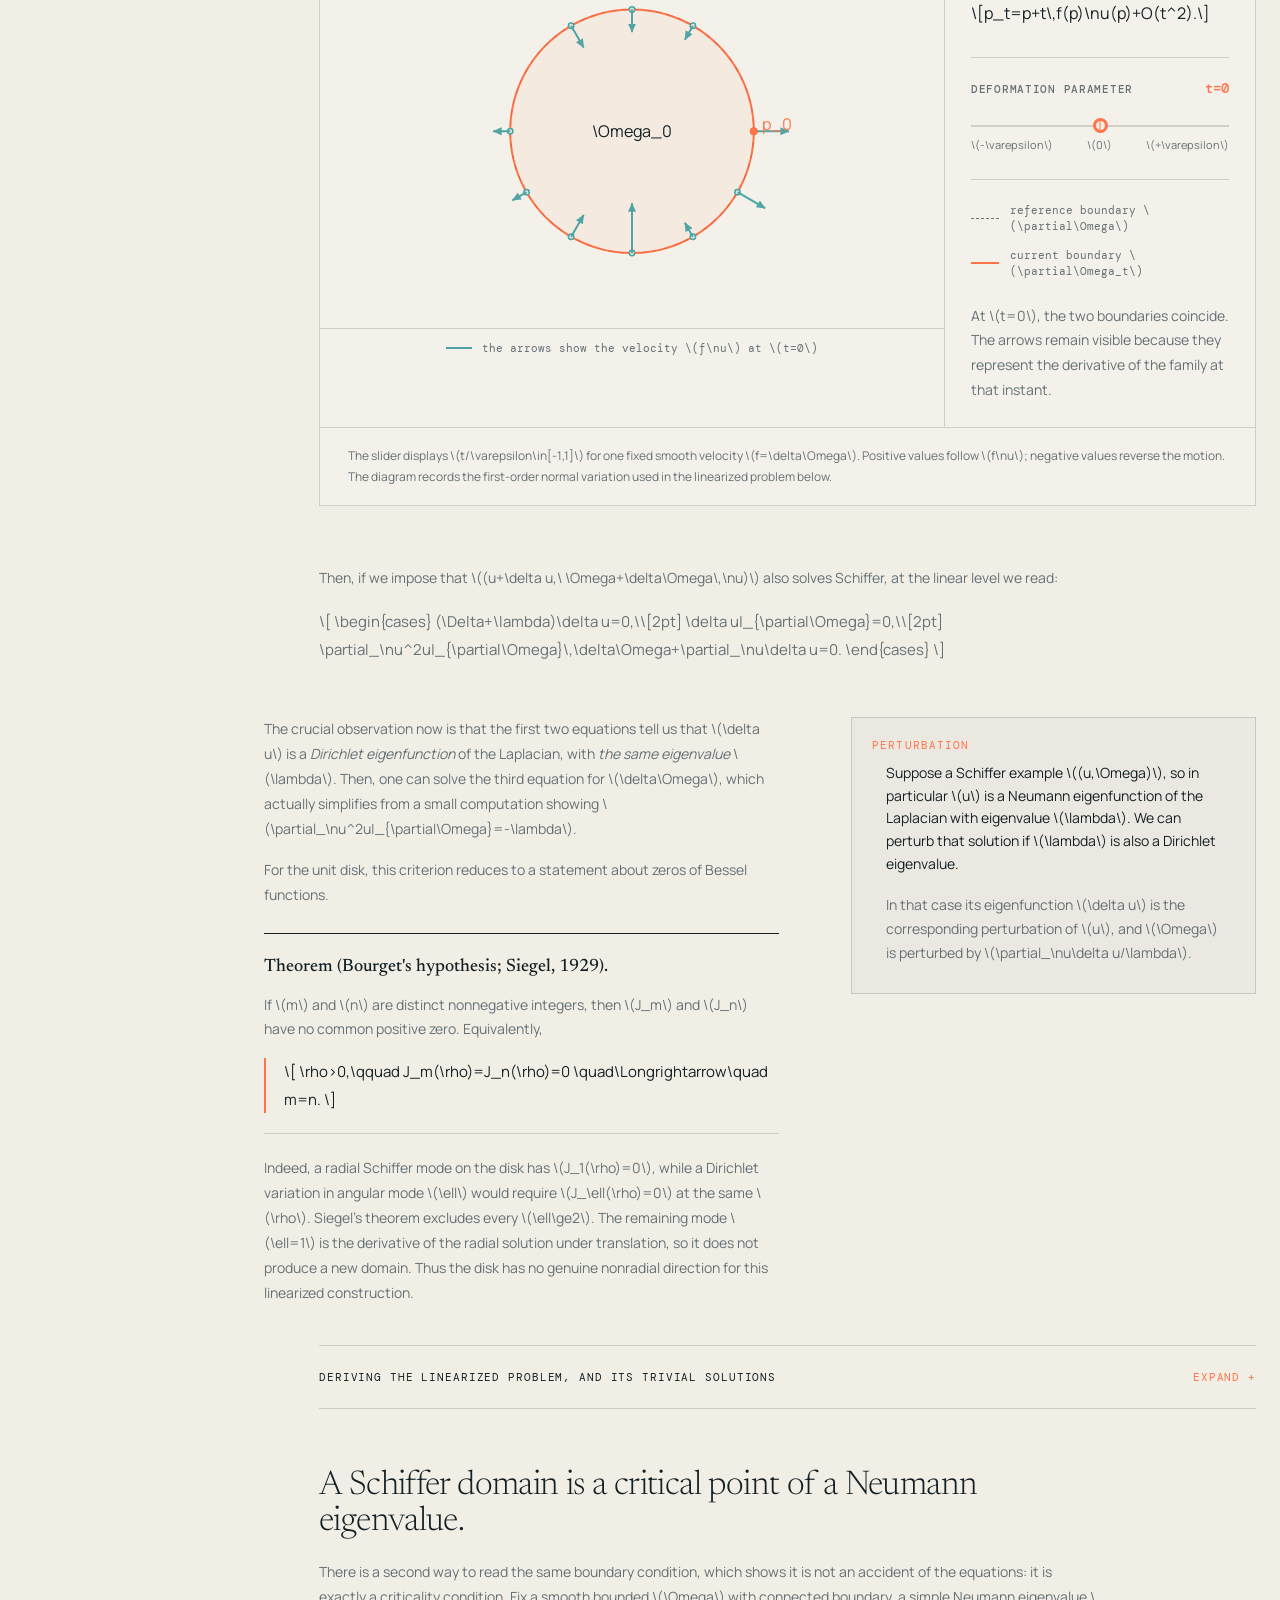
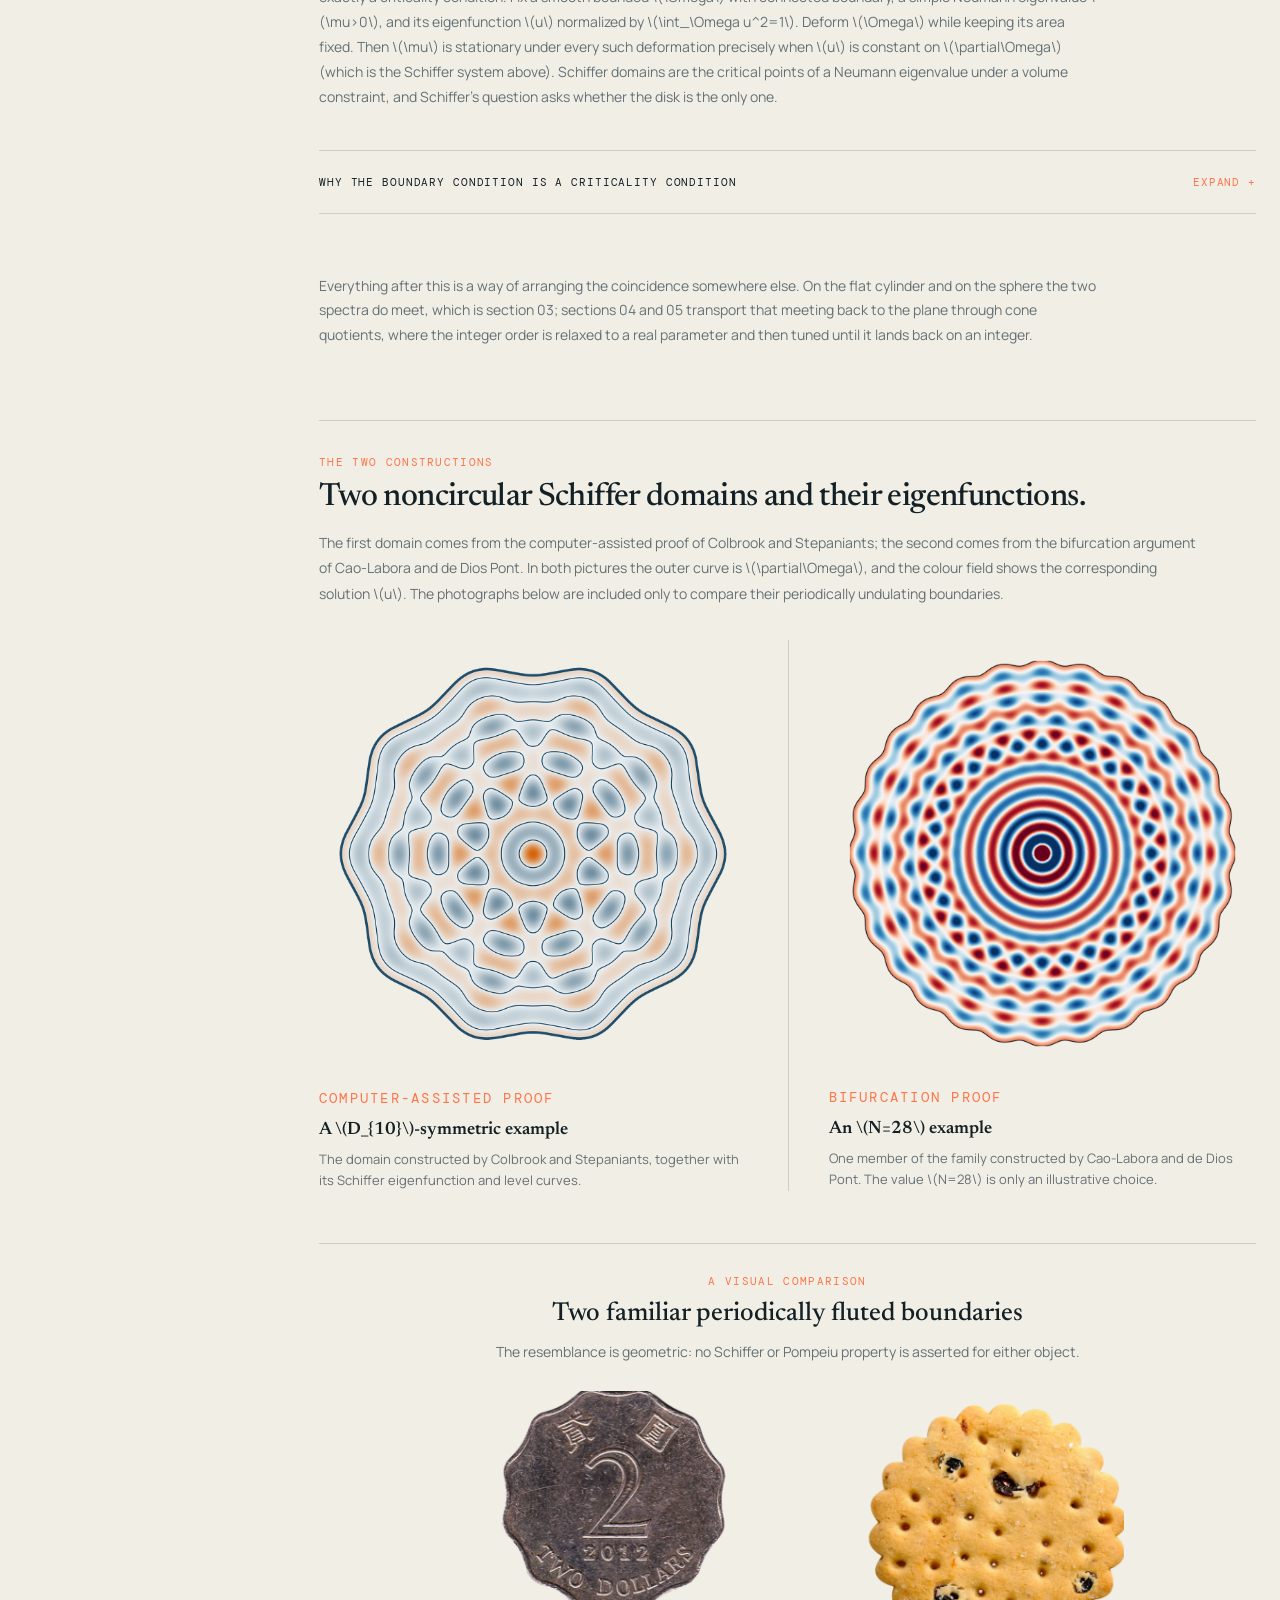
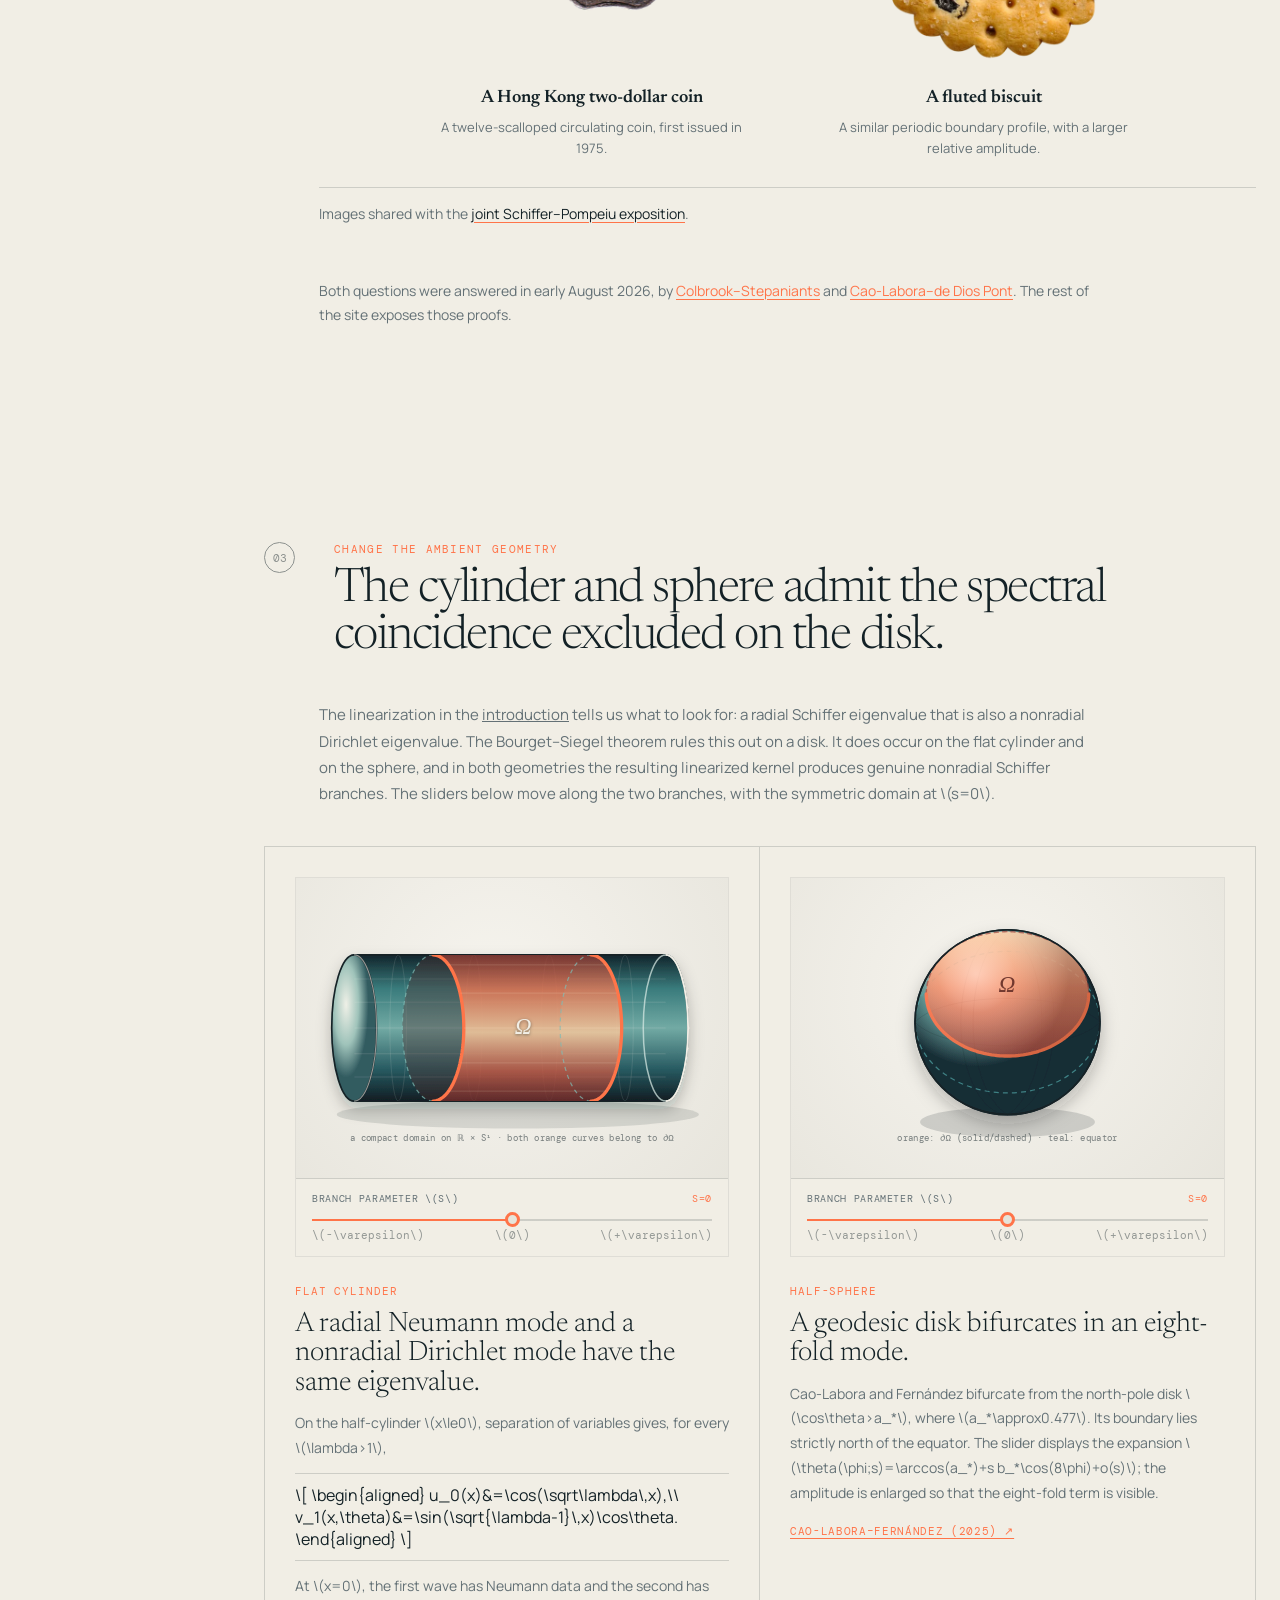
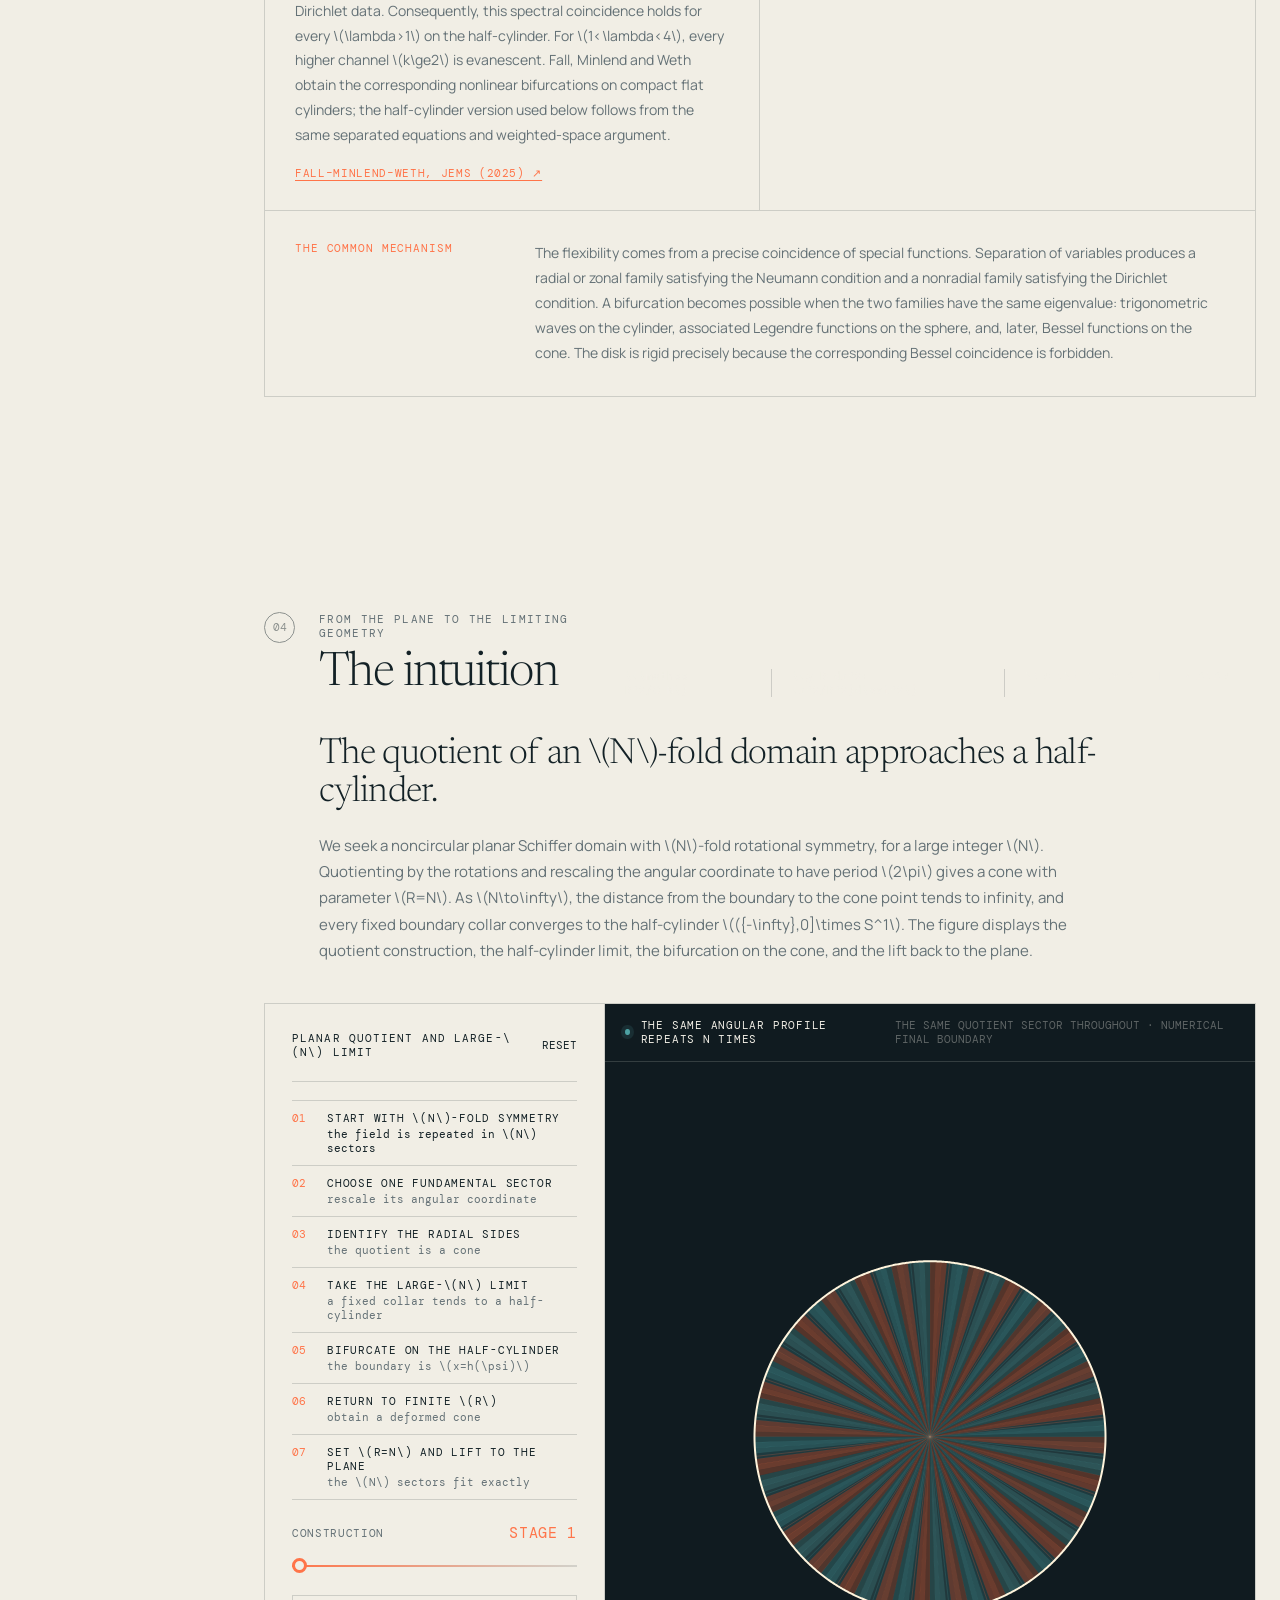
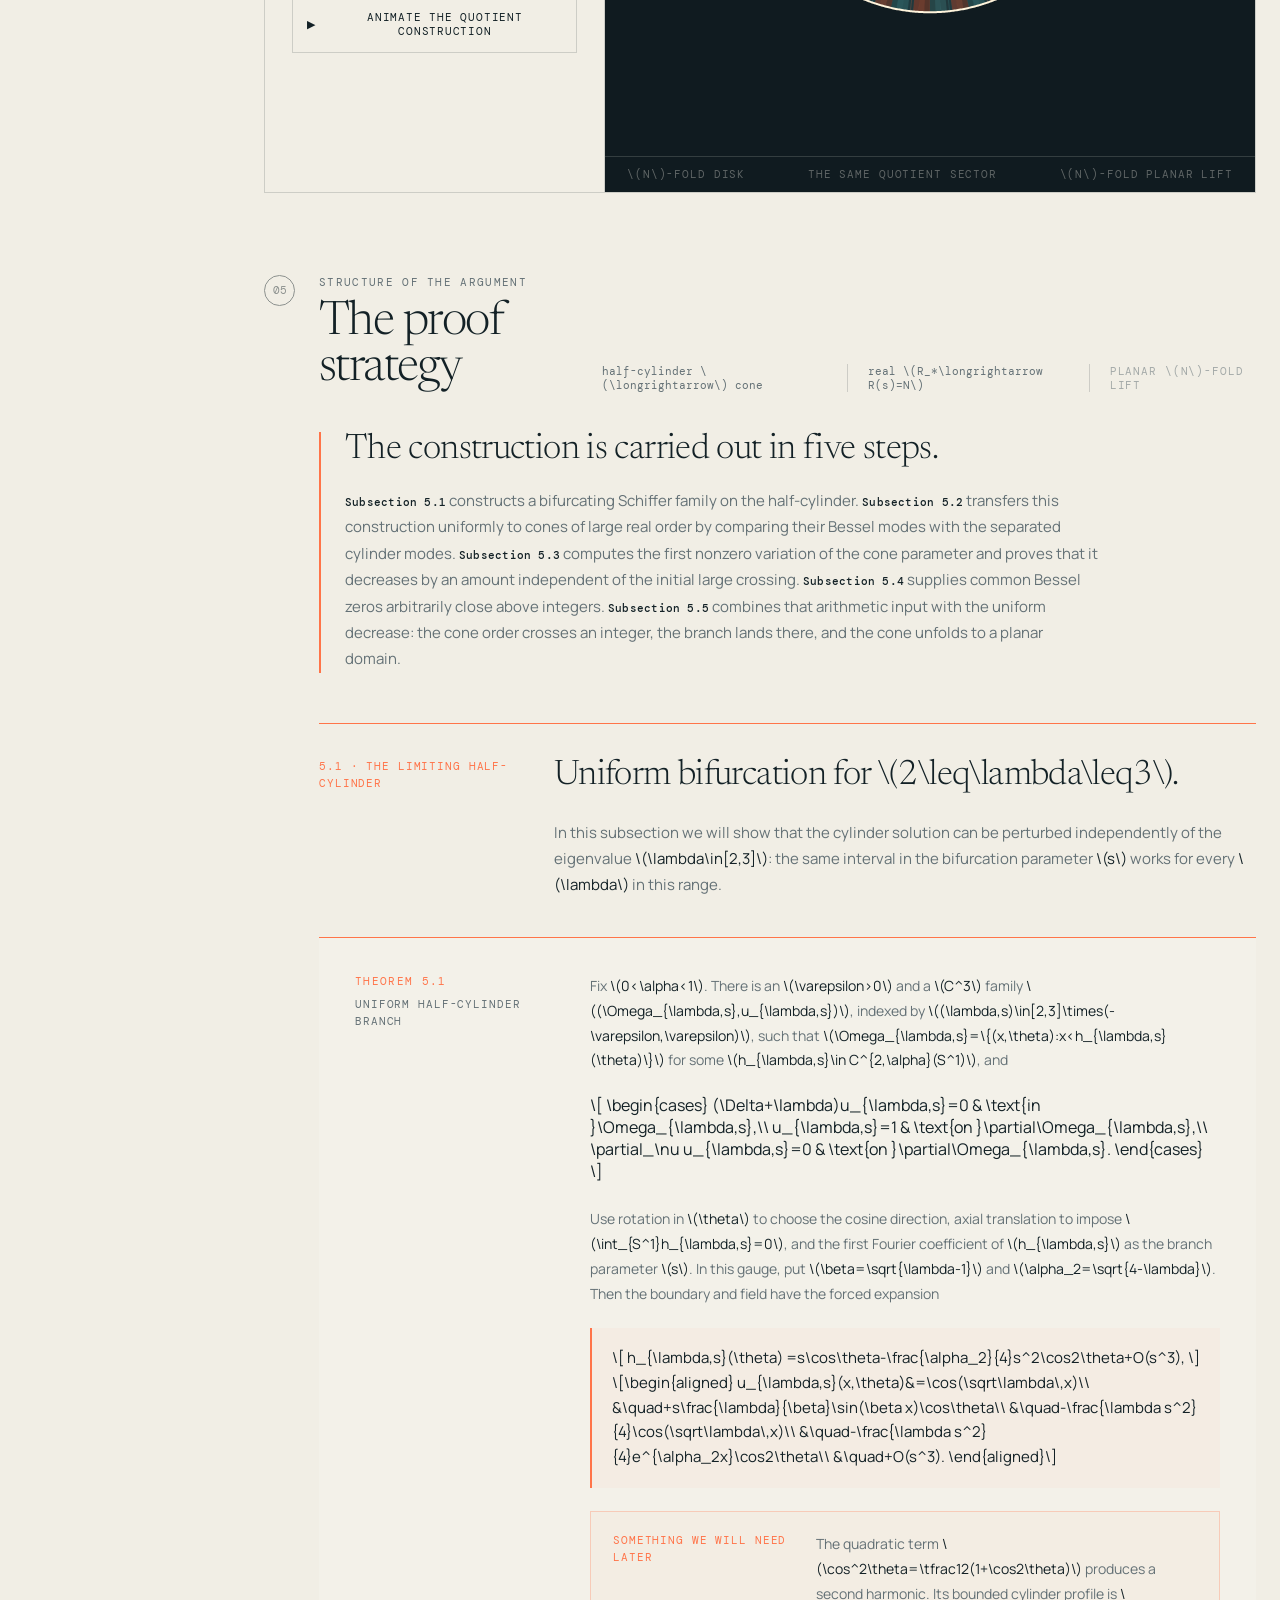
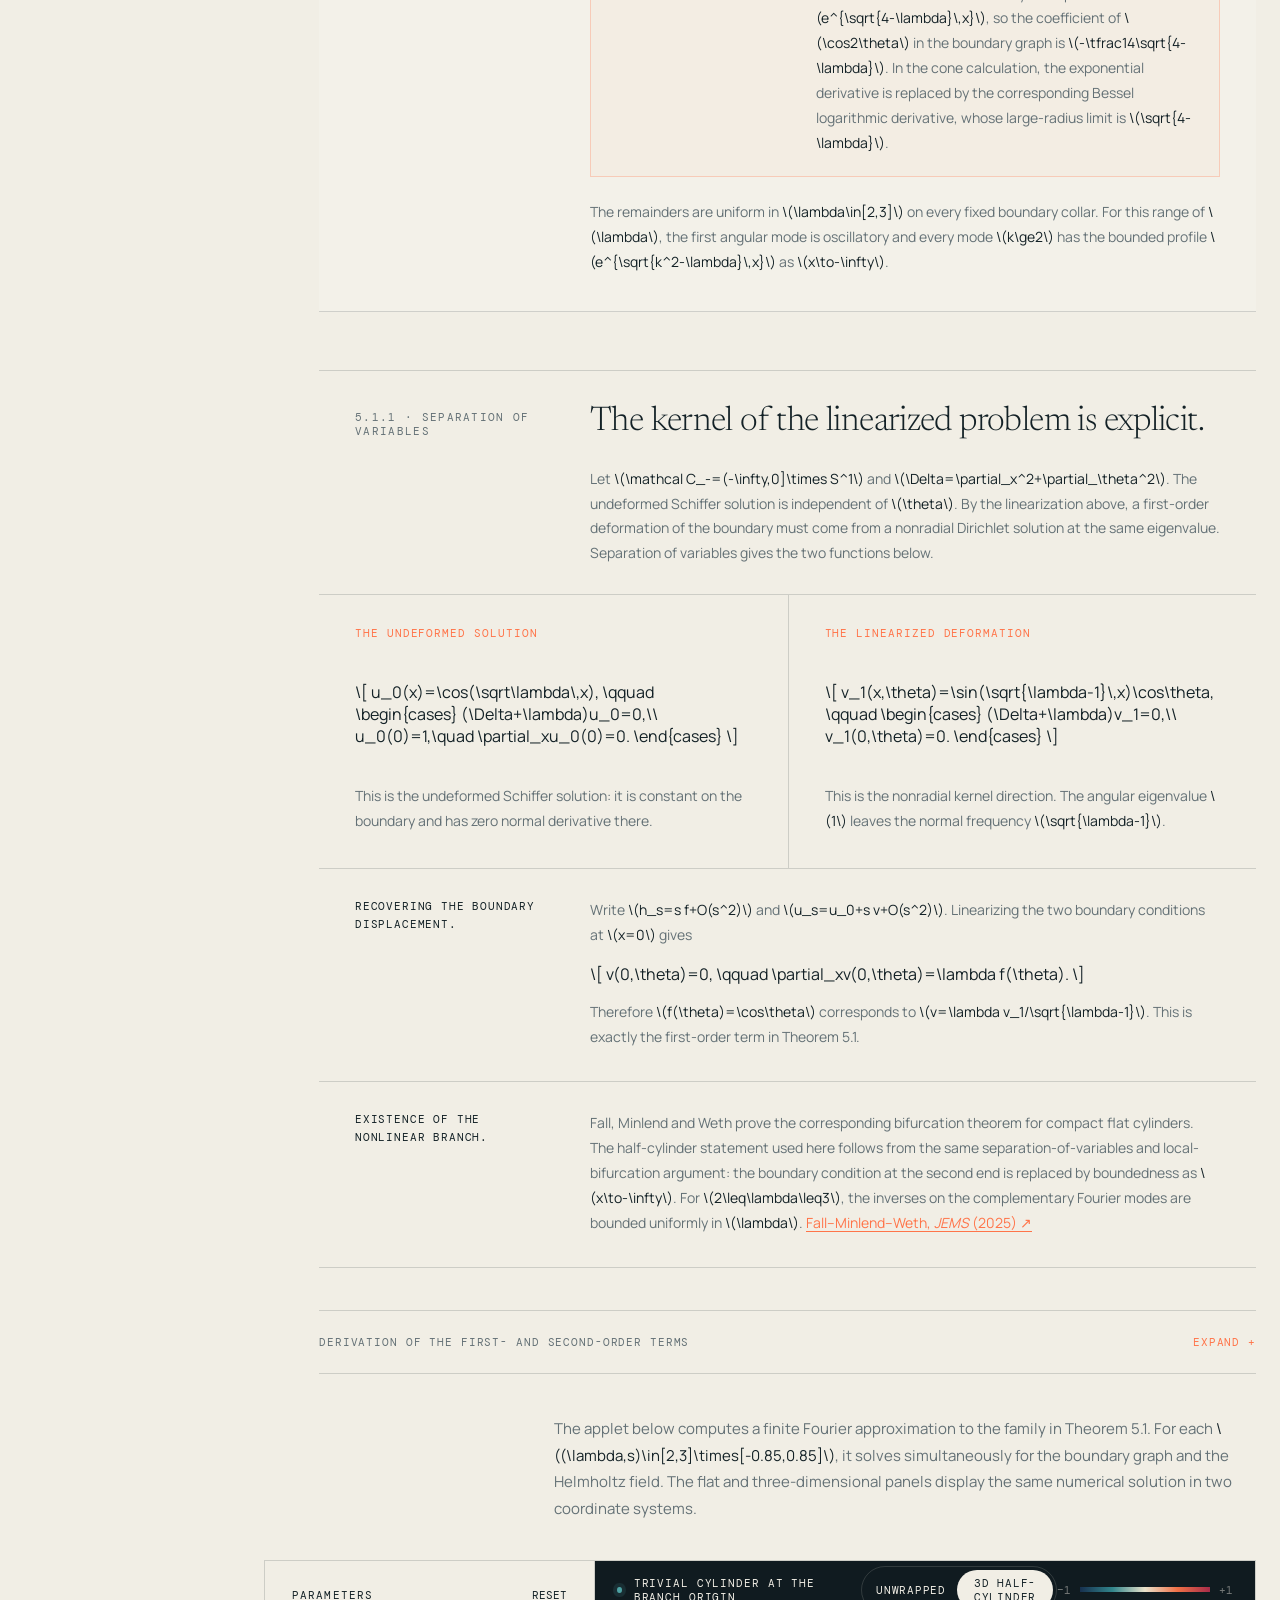
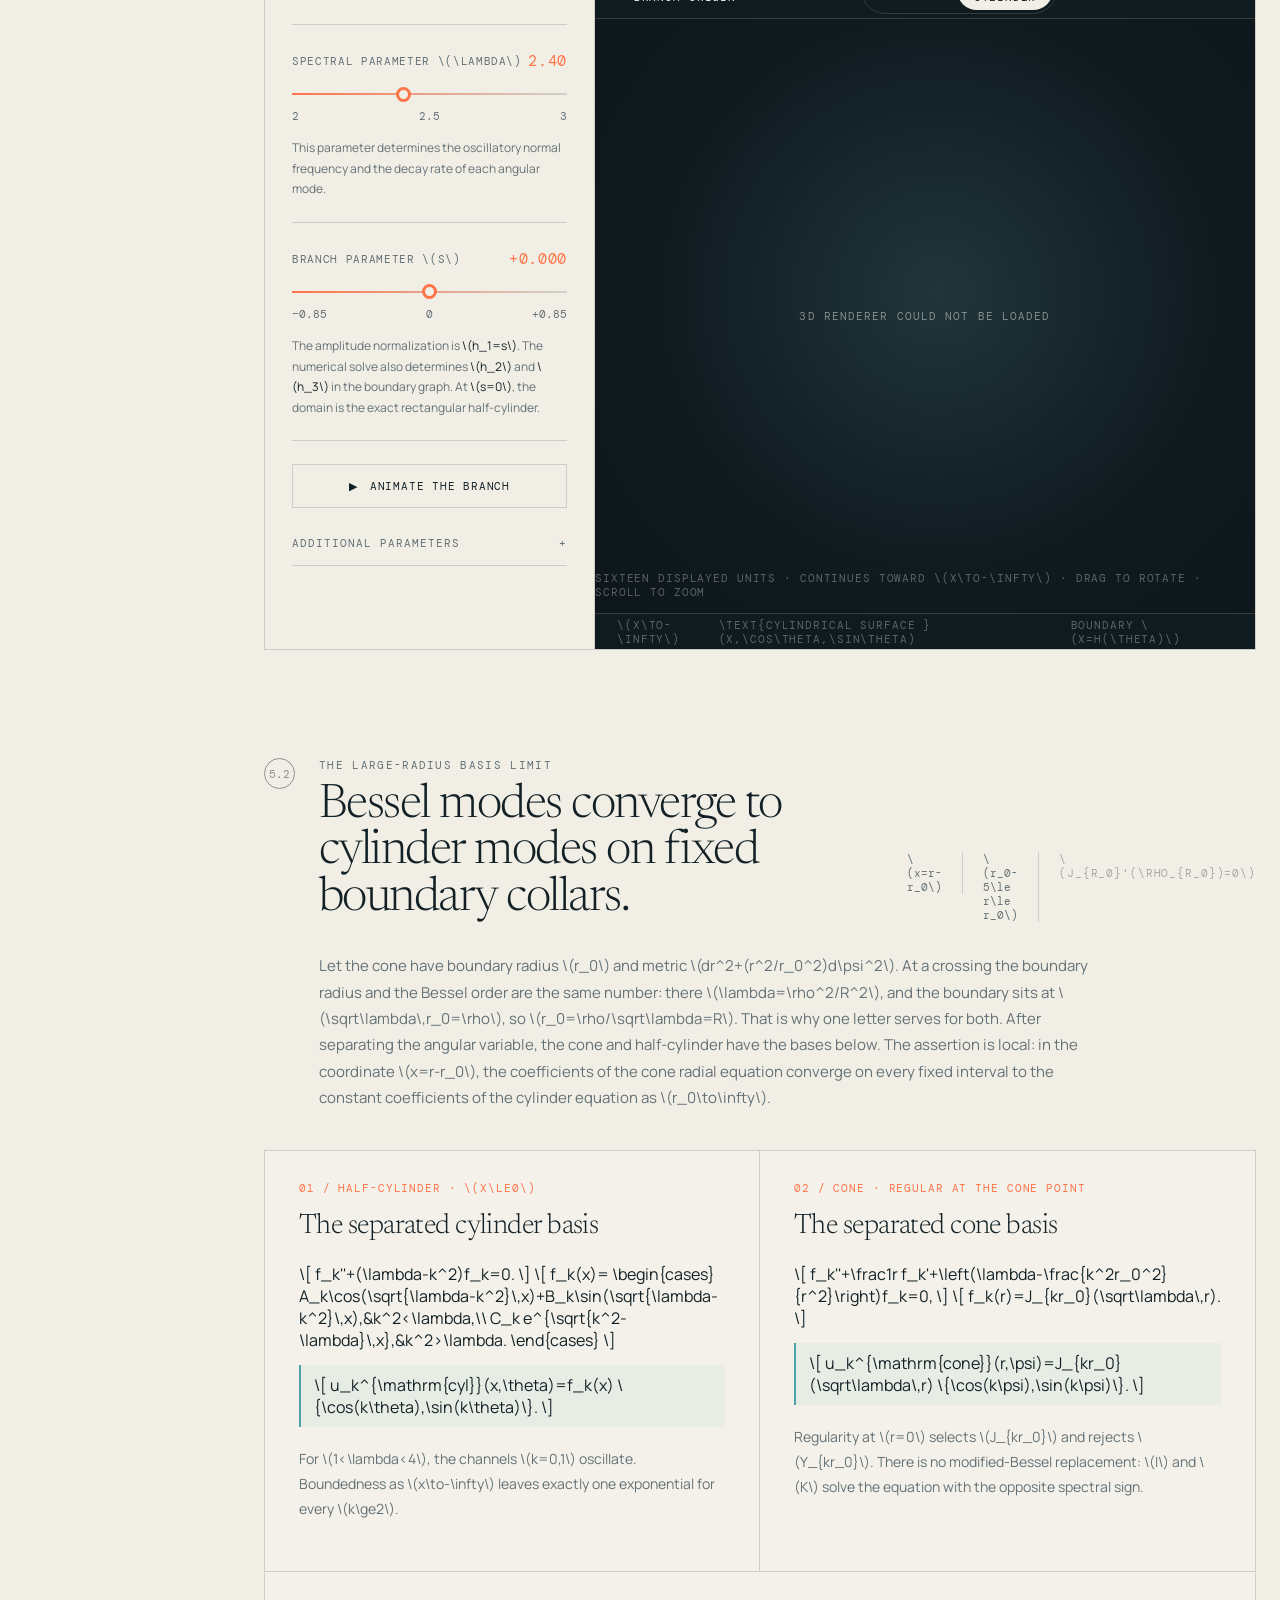
==== commit 7d17ec1b: "Remove passive Tufte applet readouts" ====
--- a/index.html
+++ b/index.html
@@ -1666,9 +1666,9 @@
     <script defer src="cone-data.js"></script>
     <script defer src="debye-data.js?v=20260827.3"></script>
     <script defer src="abundance-data.js"></script>
-    <script defer src="app.js?v=20260828.1"></script>
-    <script defer src="story.js?v=20260827.9"></script>
-    <script defer src="abundance.js"></script>
+    <script defer src="app.js?v=20260828.2"></script>
+    <script defer src="story.js?v=20260828.2"></script>
+    <script defer src="abundance.js?v=20260828.2"></script>
     <script defer src="pompeiu.js?v=20260827.2"></script>
   </body>
 </html>
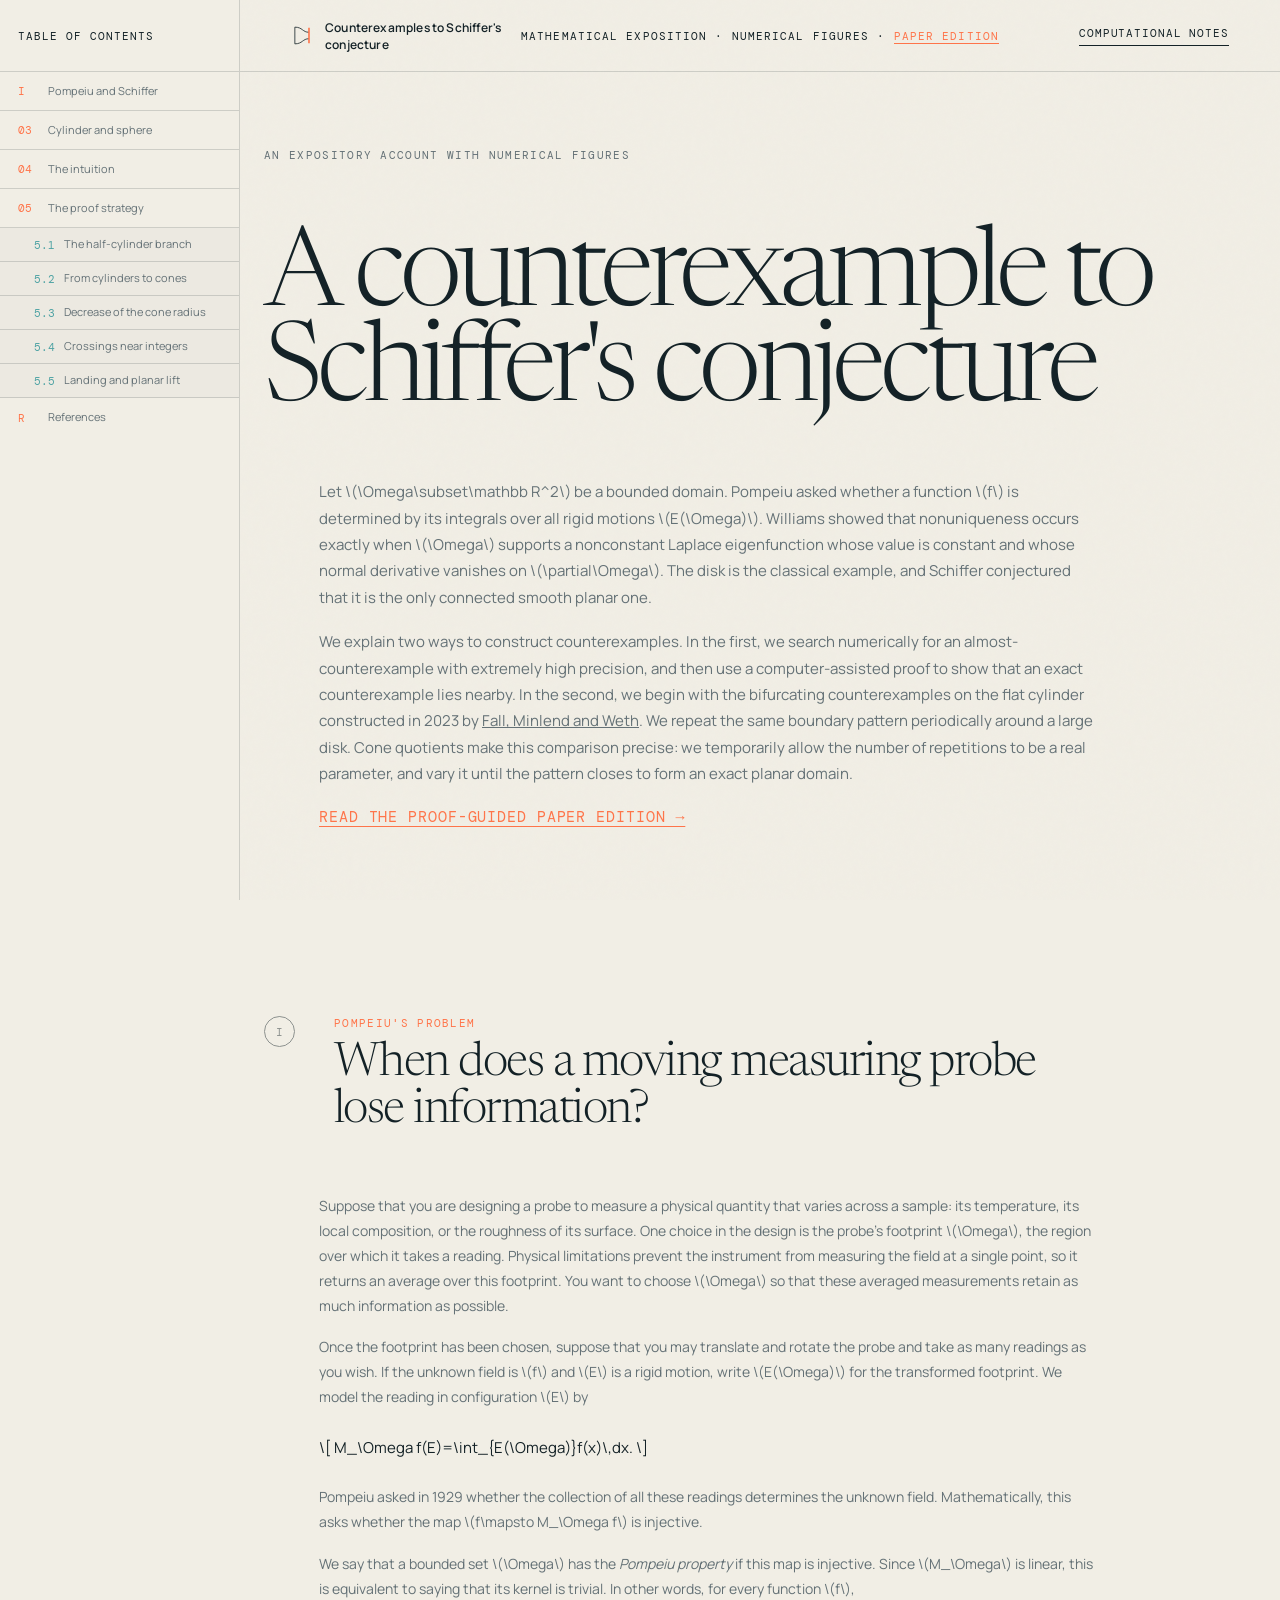
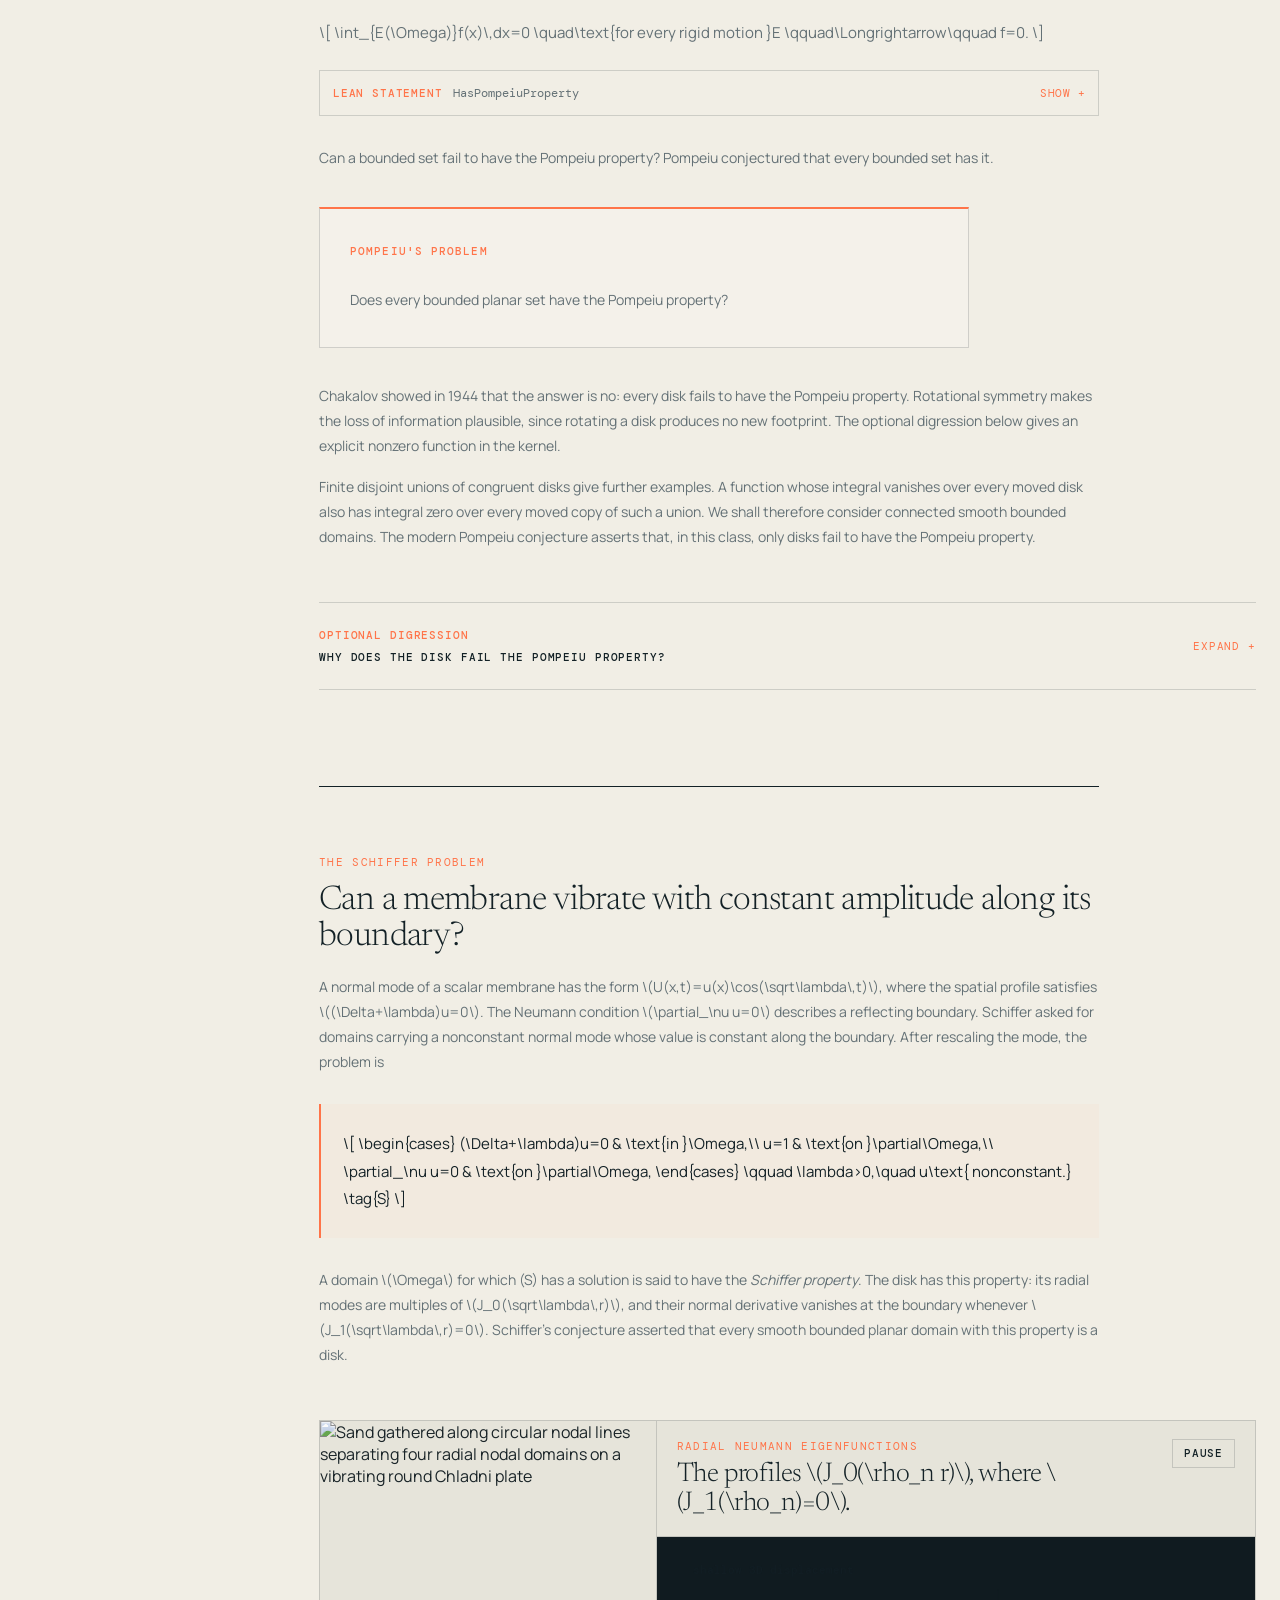
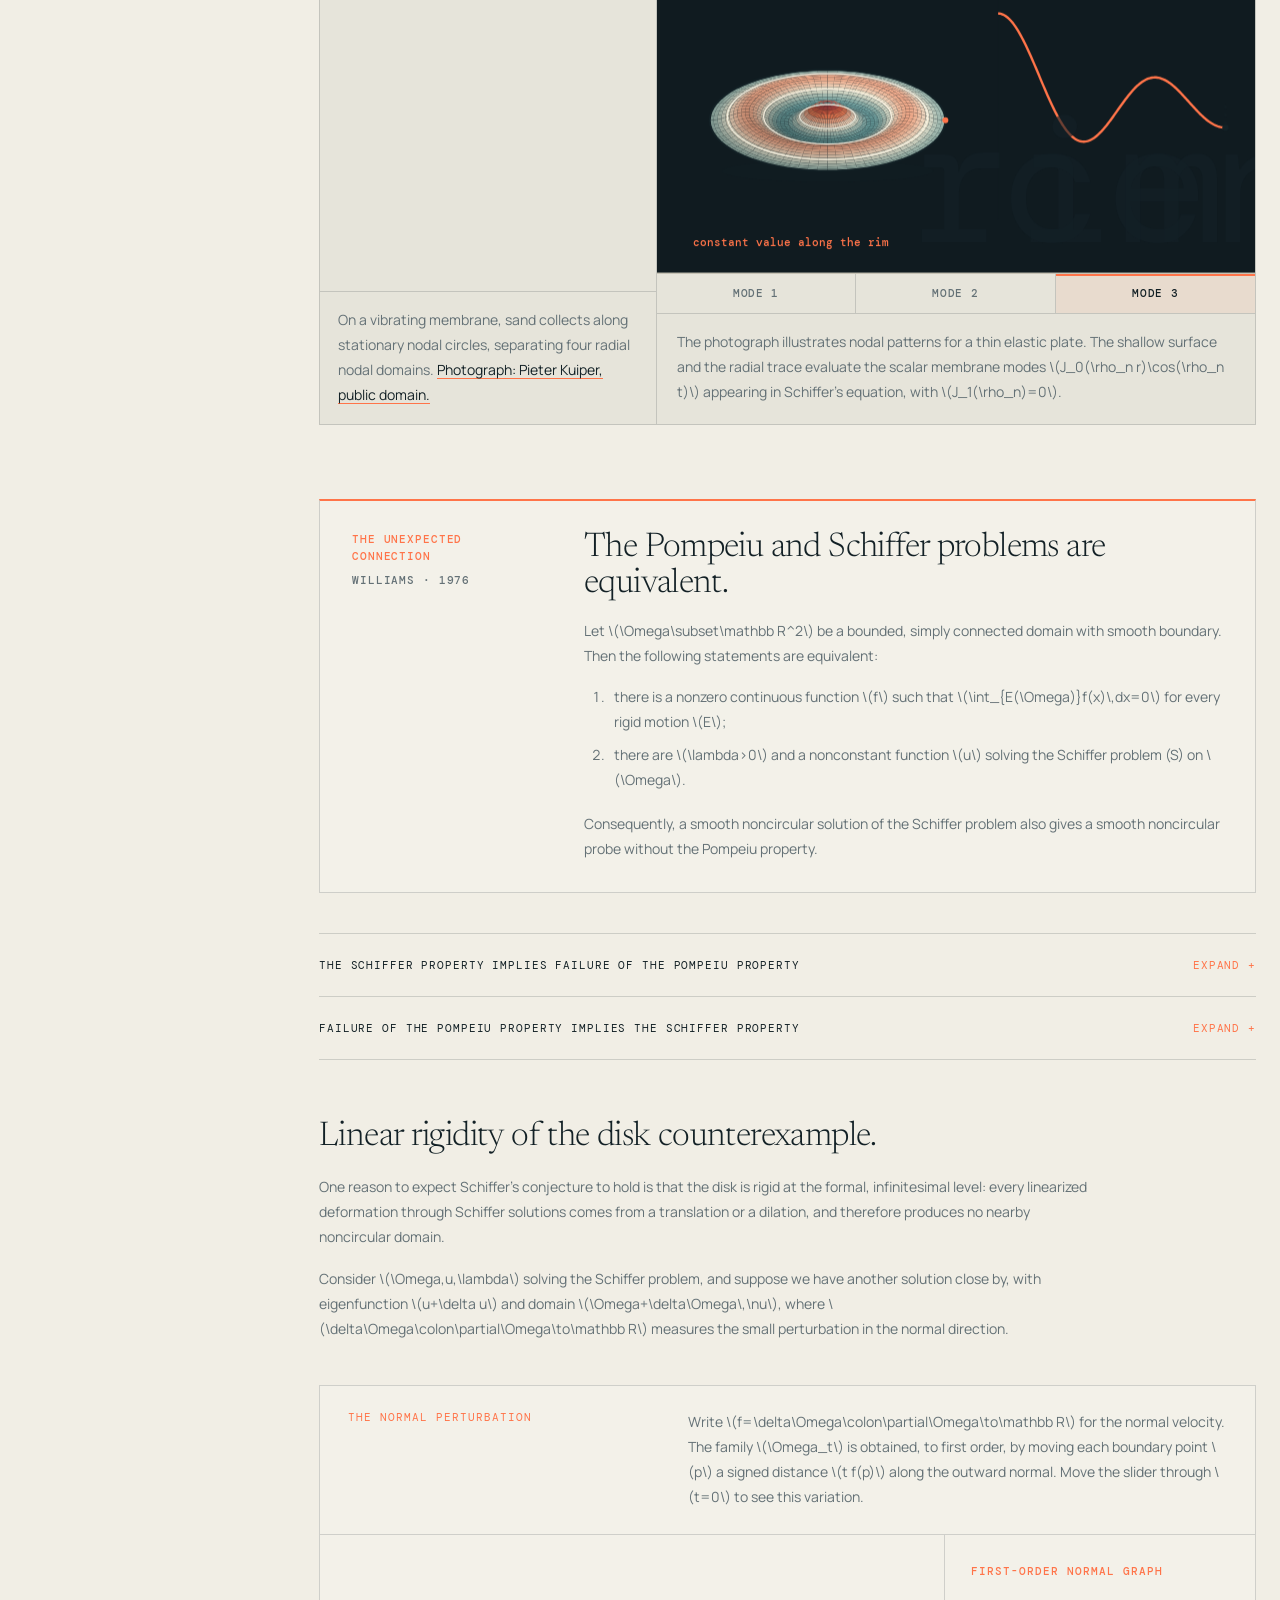
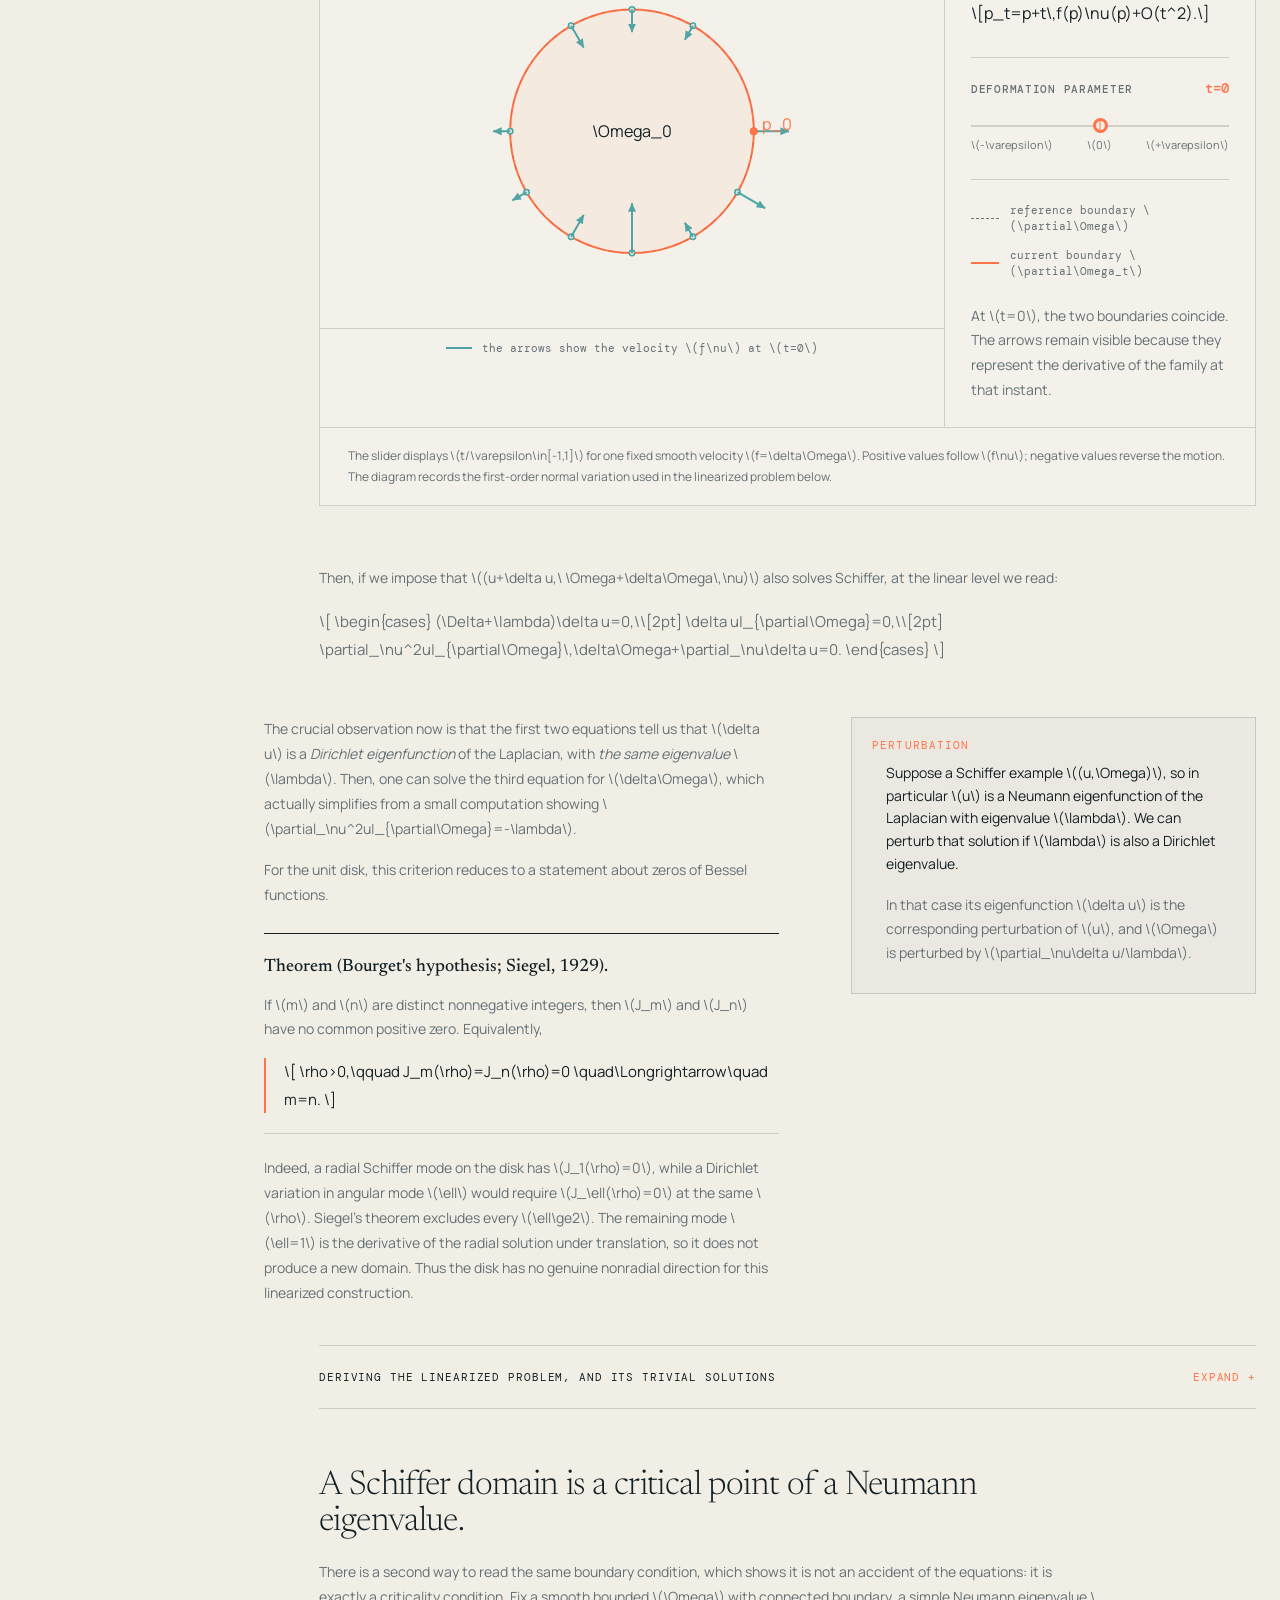
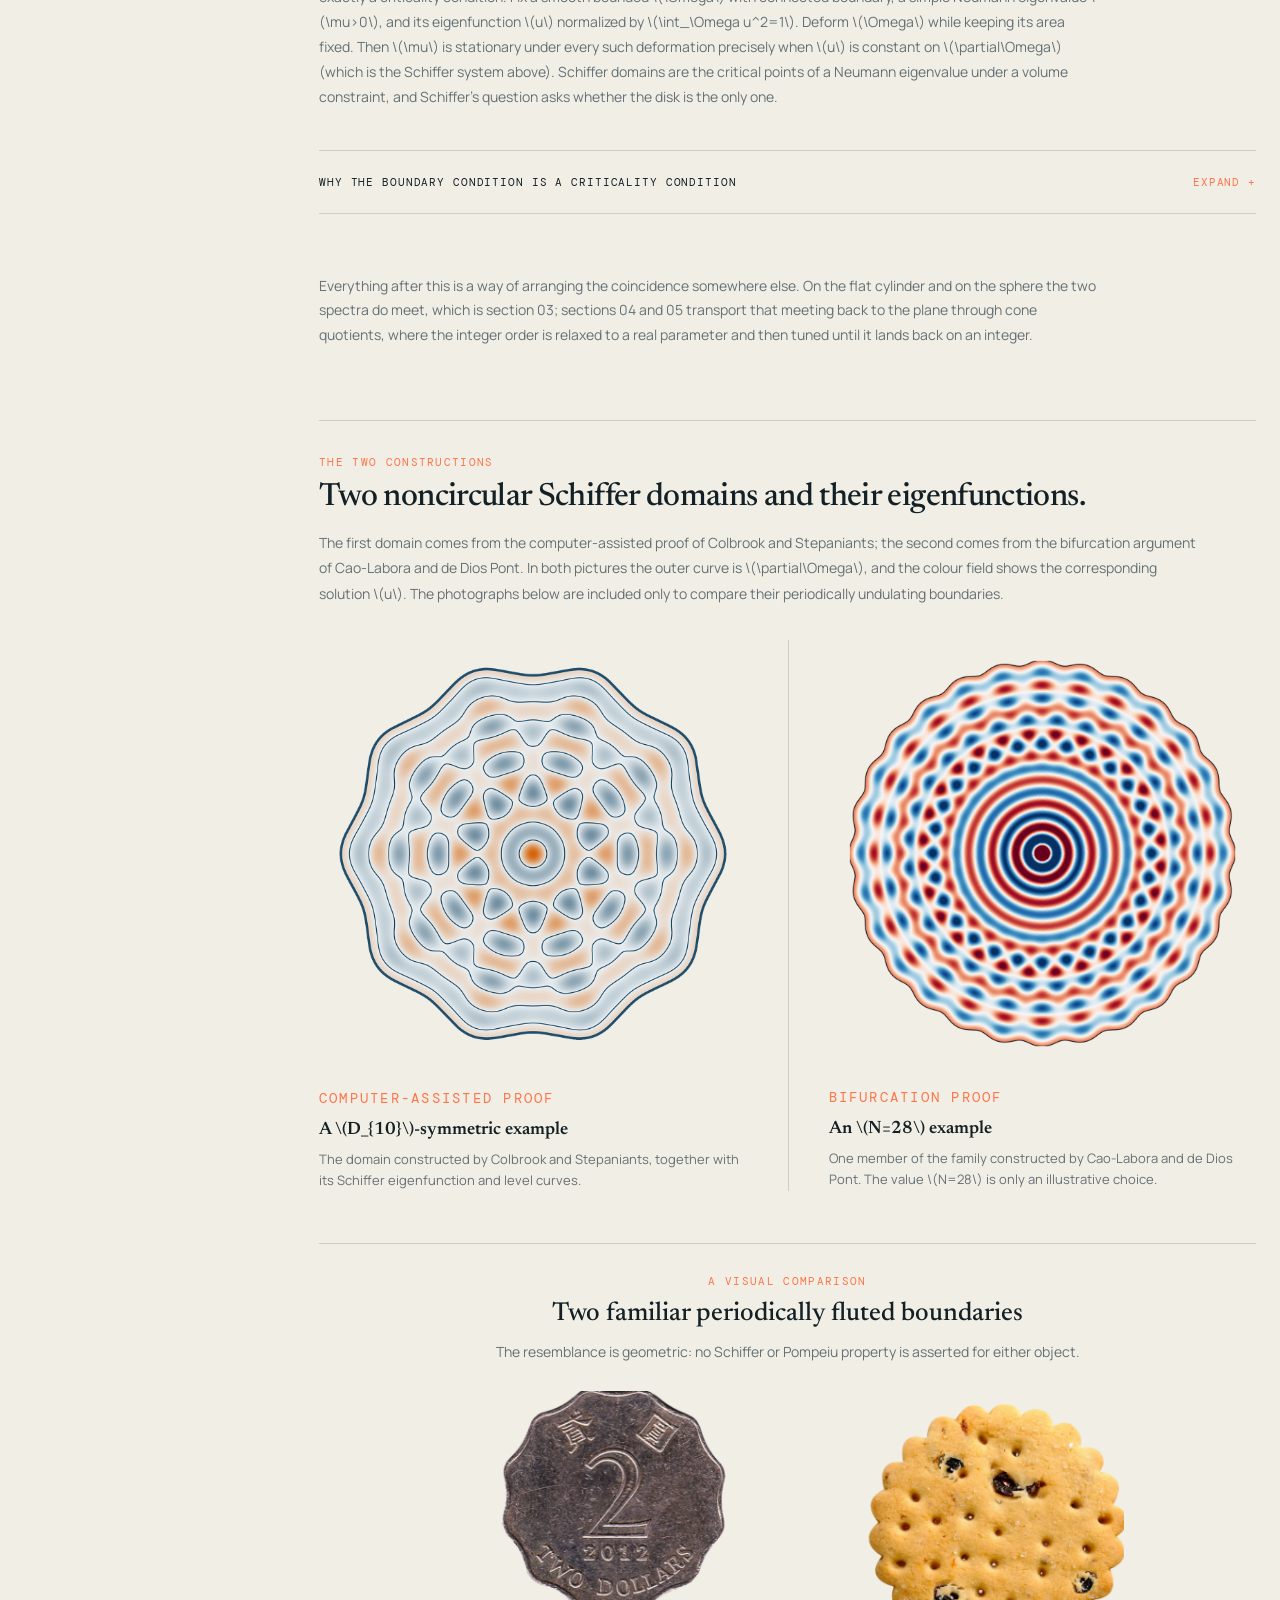
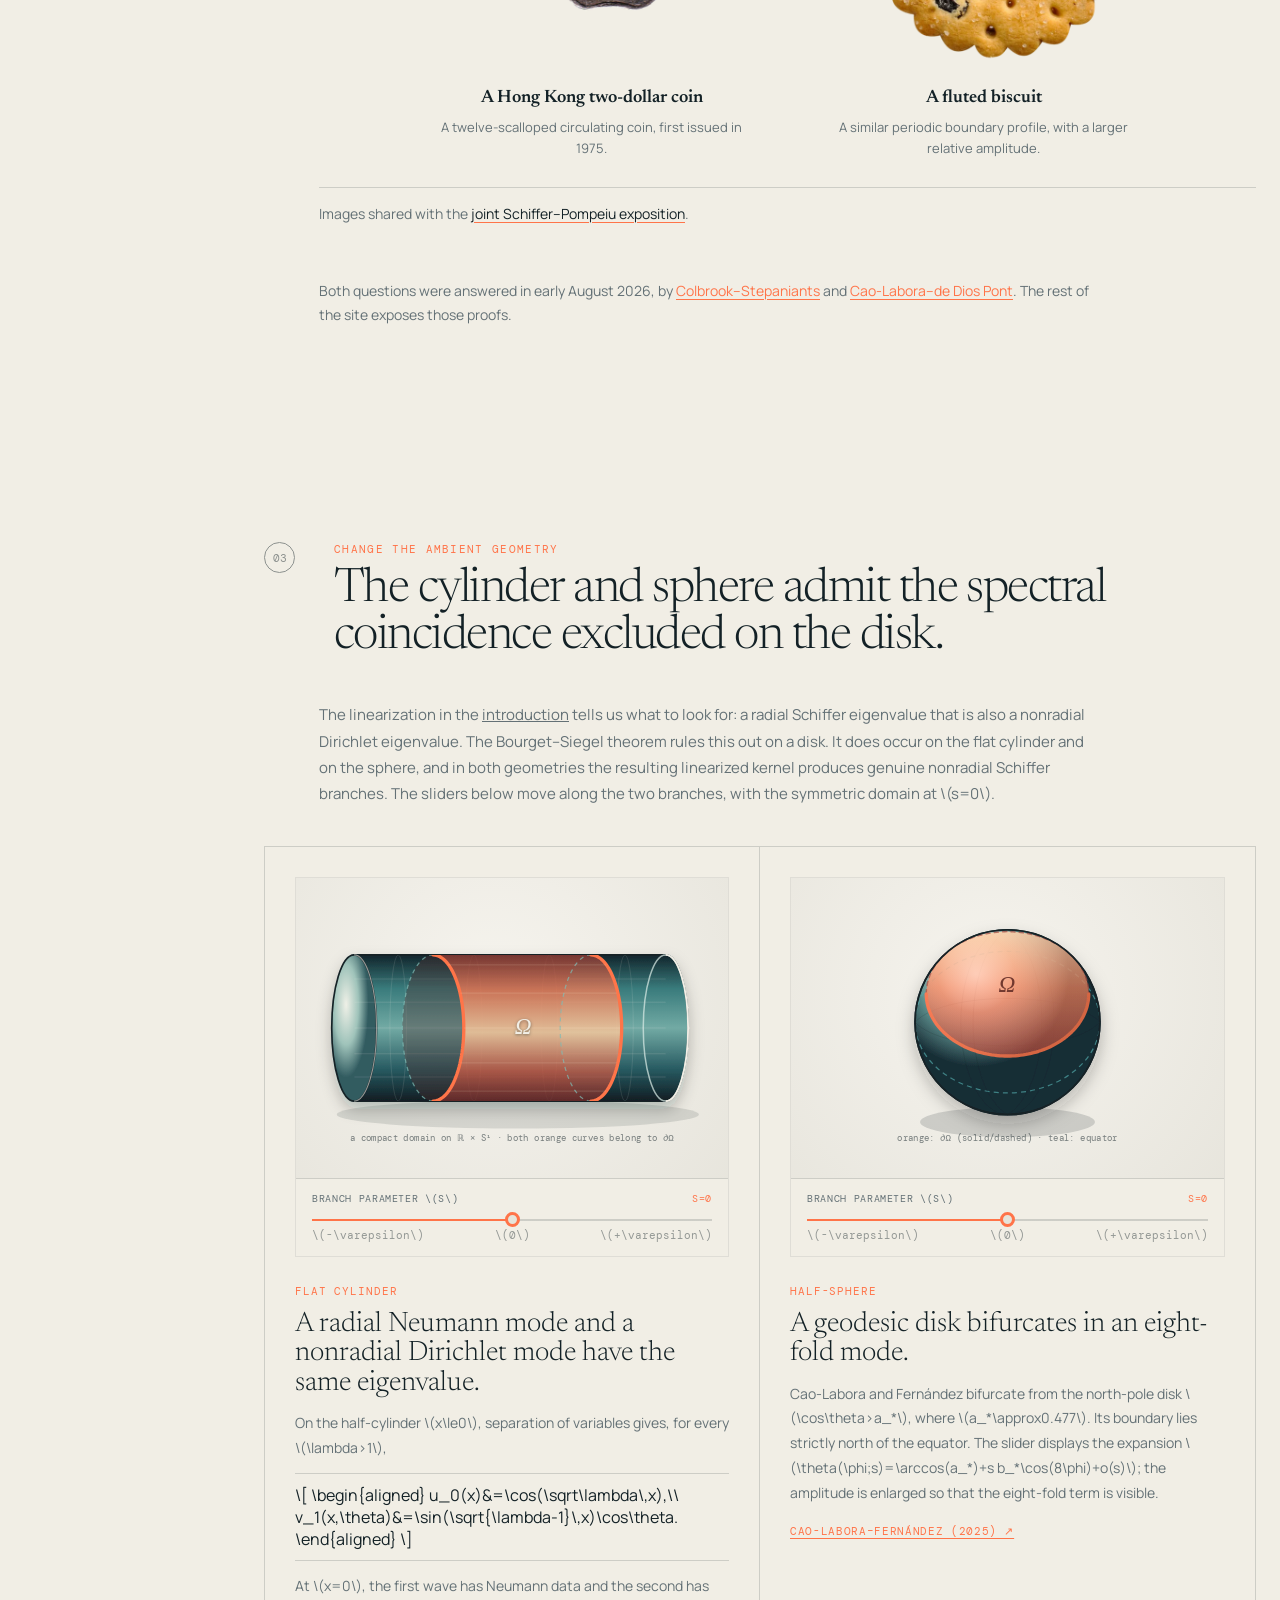
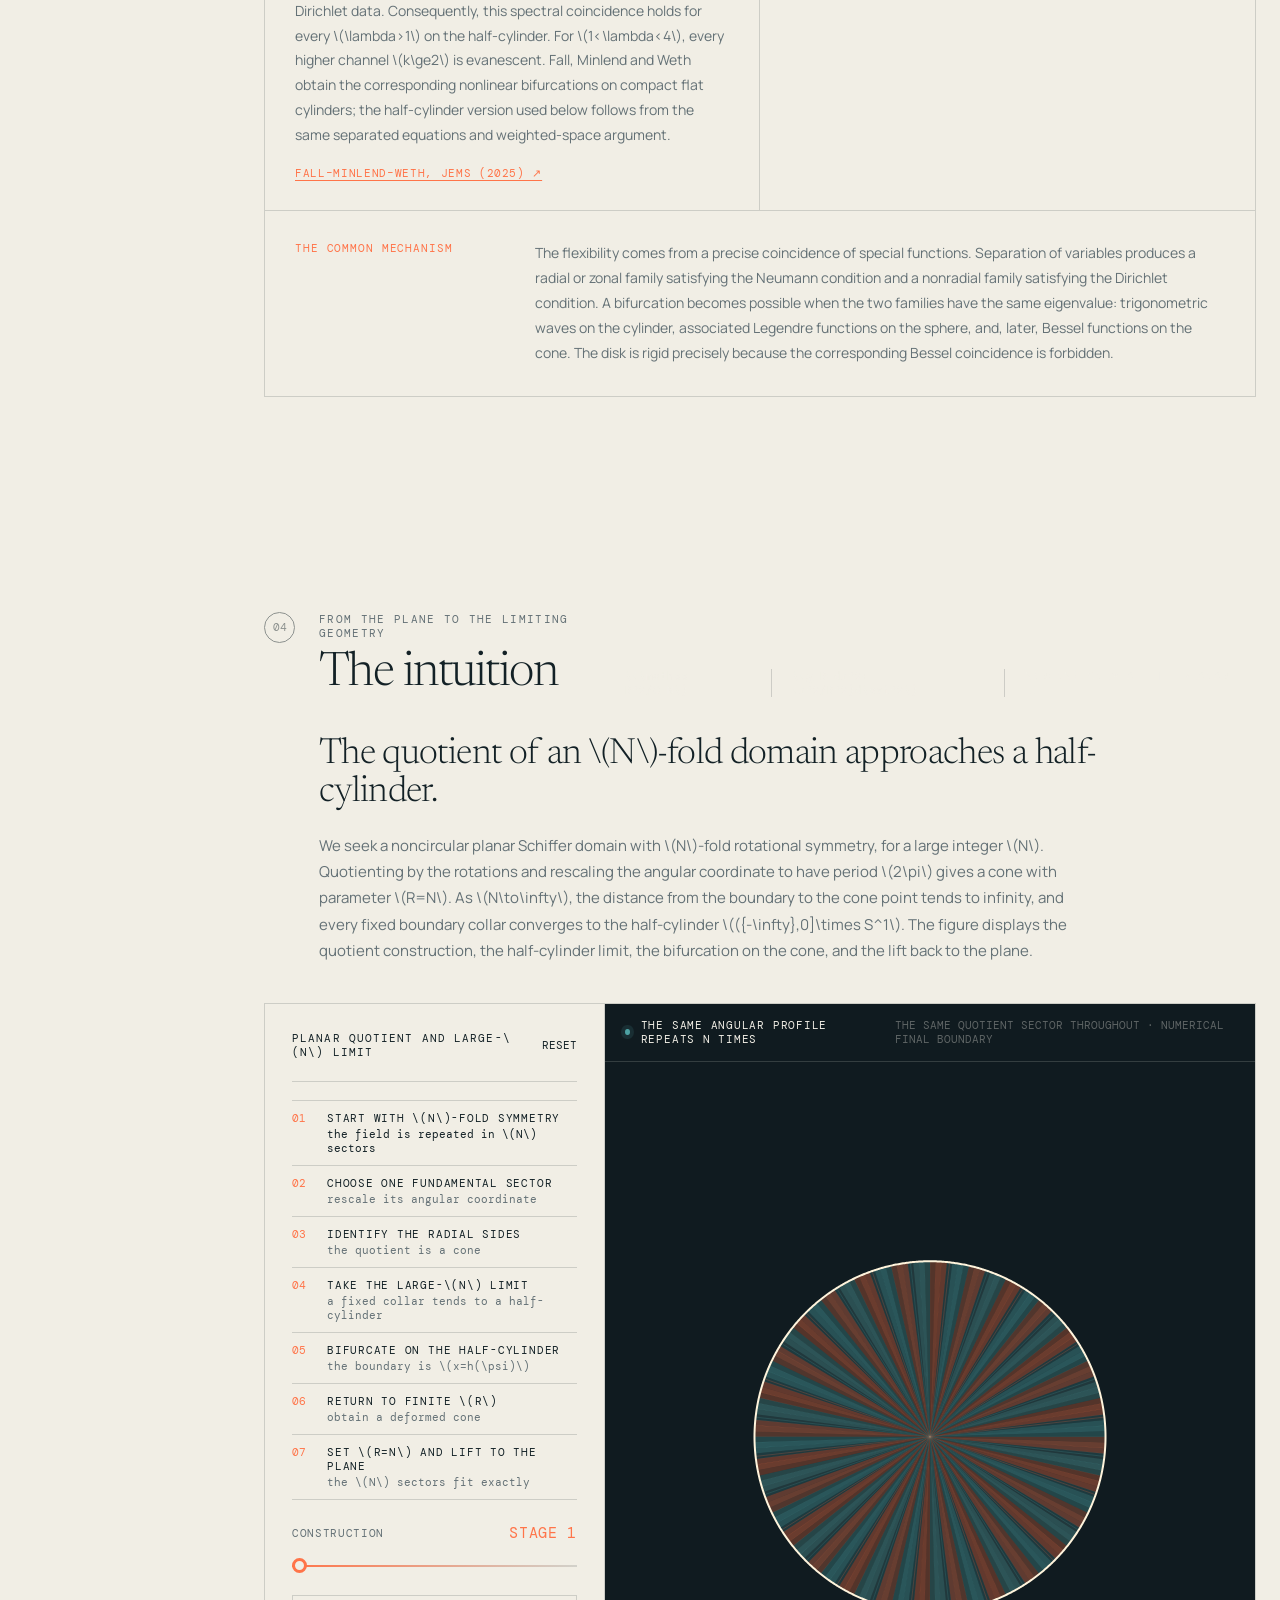
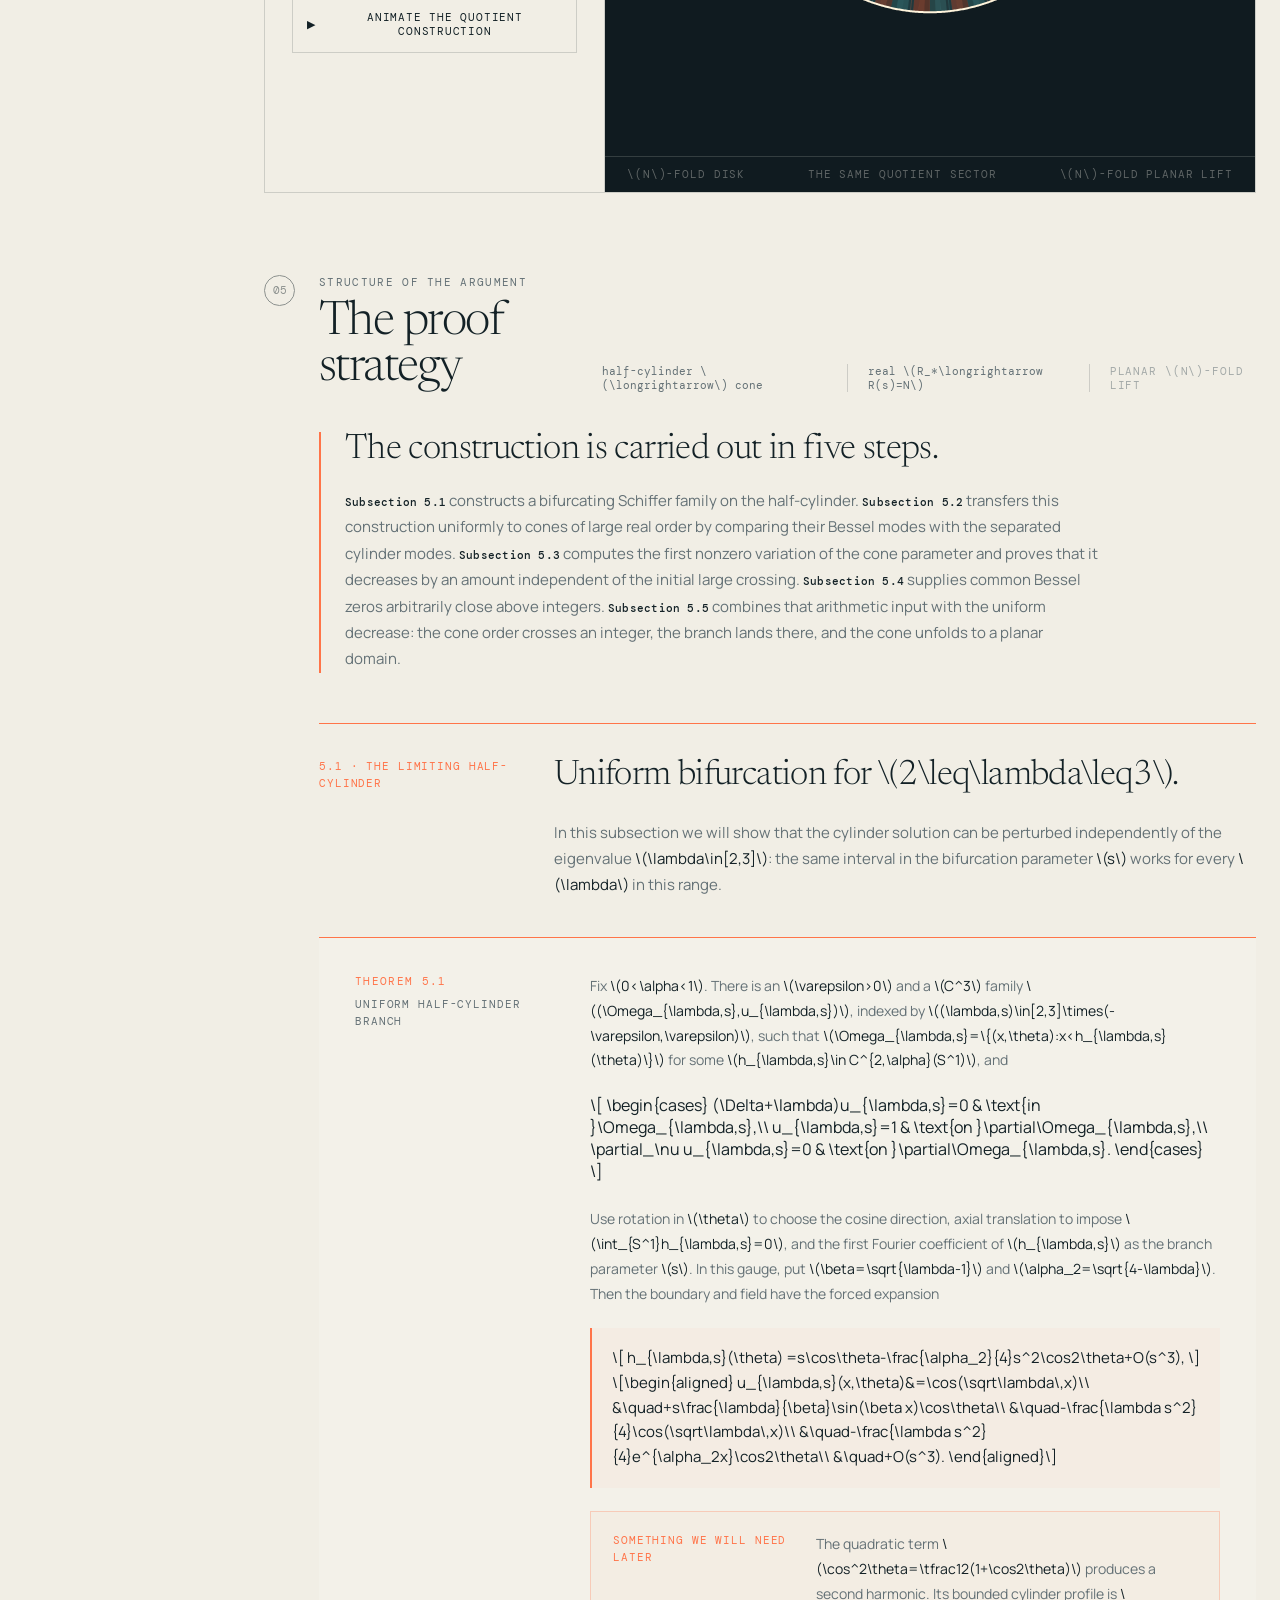
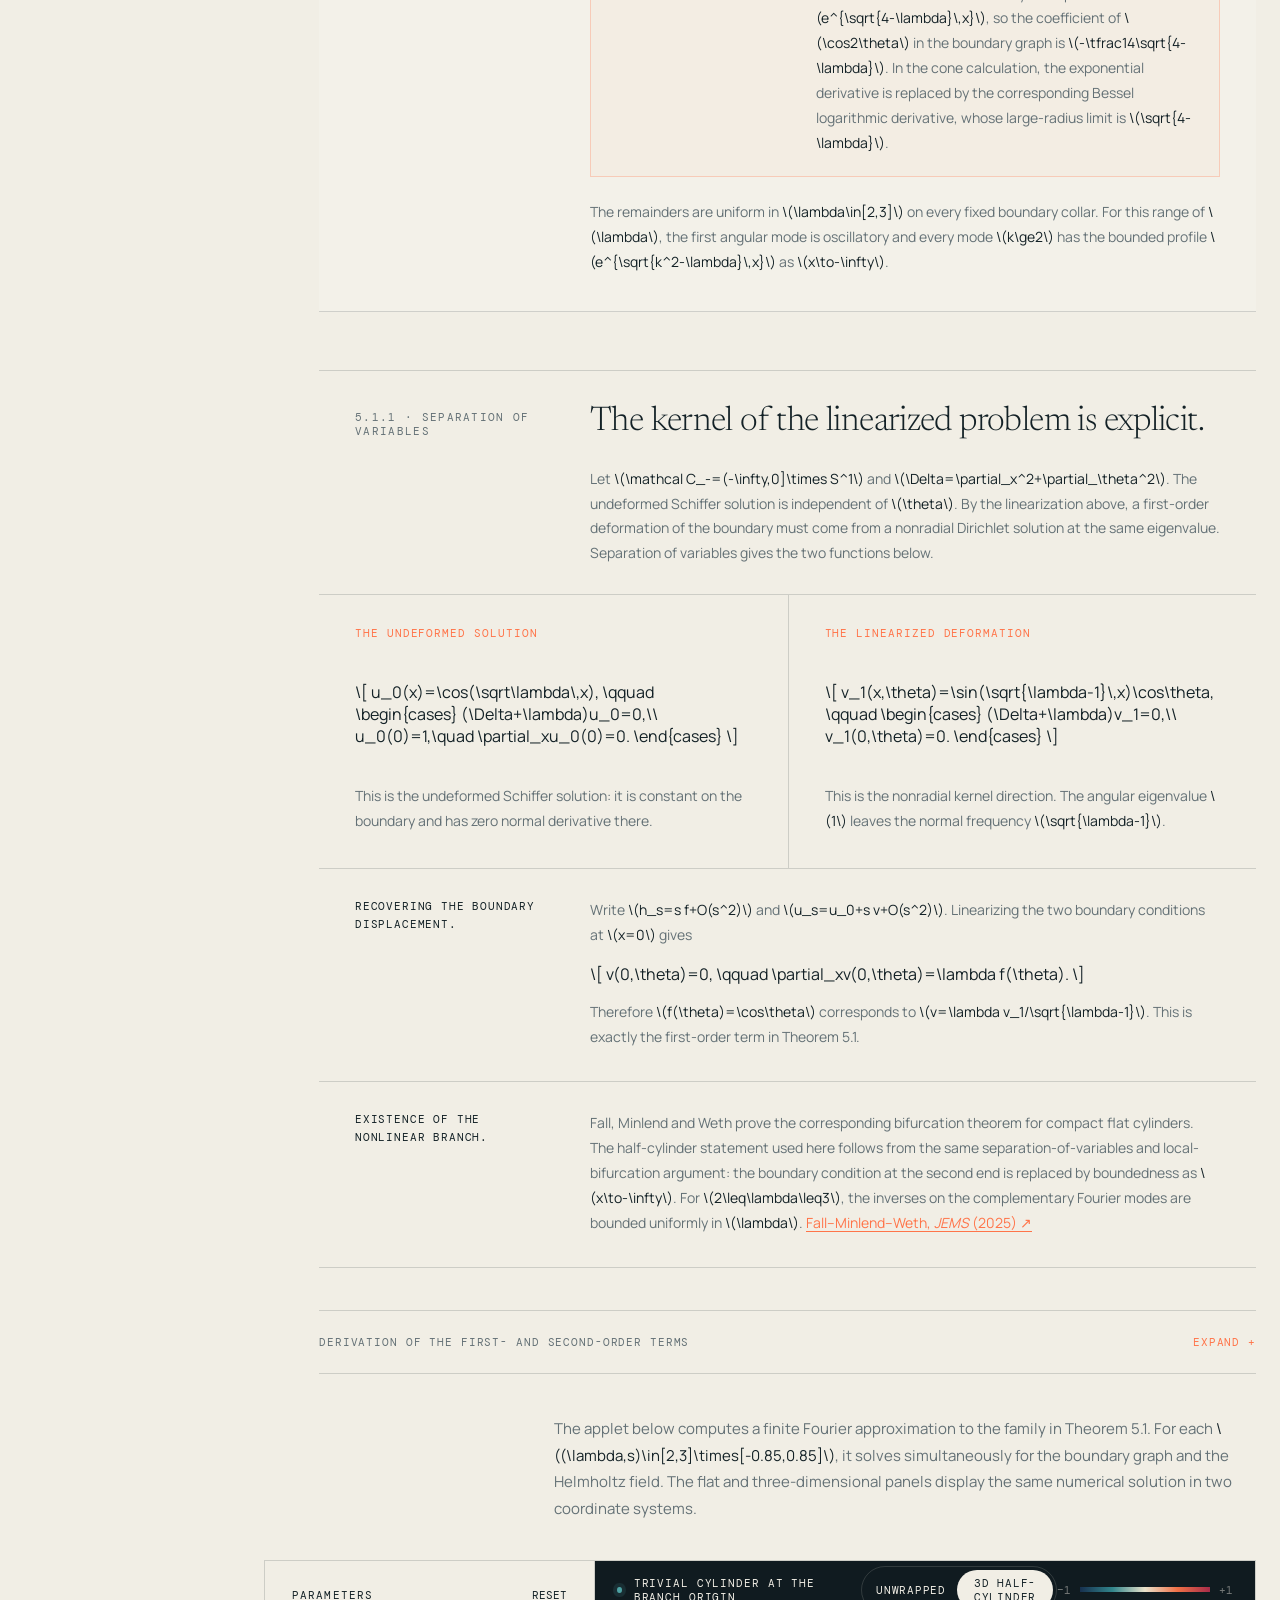
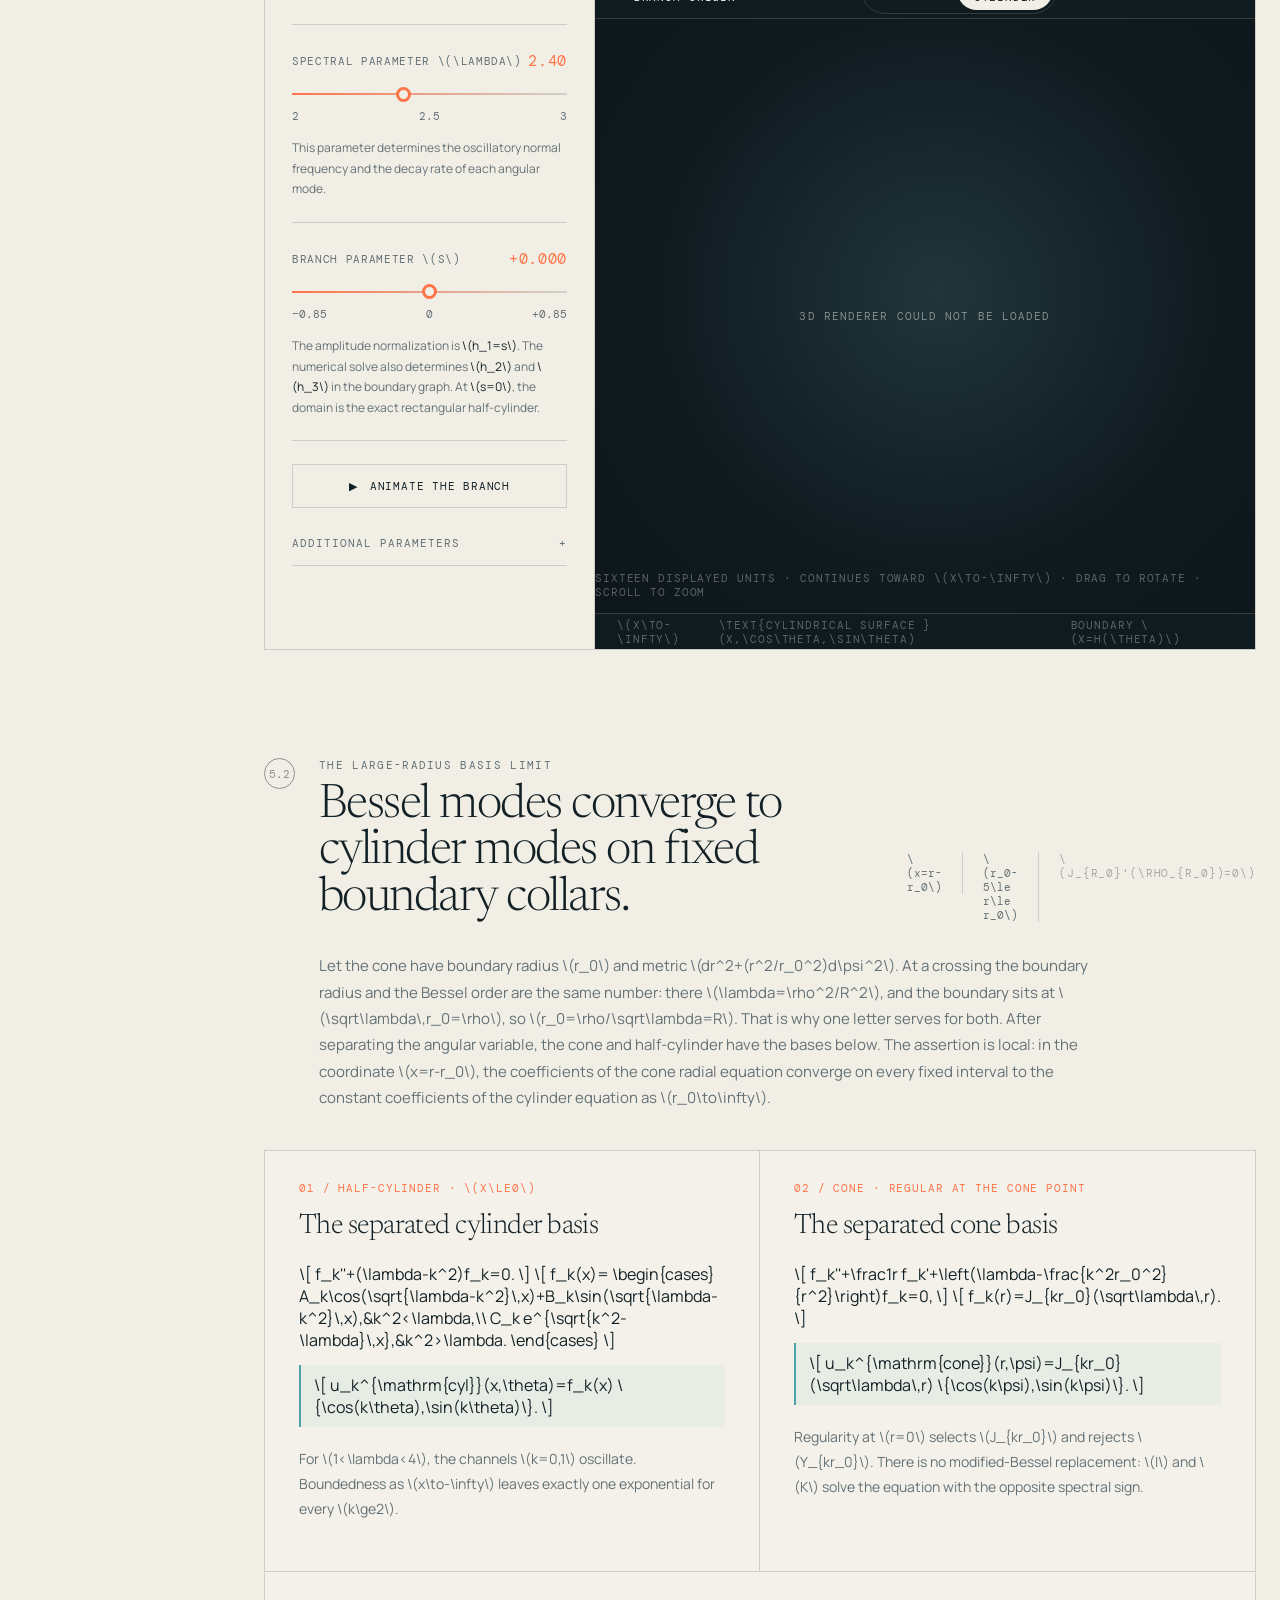
==== commit b536e203: "Update Tufte probe heading wording" ====
--- a/index.html
+++ b/index.html
@@ -61,7 +61,7 @@
       <section id="introduction" class="story-intro">
         <div class="story-heading light-story-heading">
           <span class="section-number">I</span>
-          <div><p class="eyebrow">Pompeiu's problem</p><h2>When does a moving probe lose information?</h2></div>
+          <div><p class="eyebrow">Pompeiu's problem</p><h2>When does a moving measuring probe lose information?</h2></div>
         </div>
 
         <div class="intro-copy intro-copy-wide intro-pompeiu-copy">
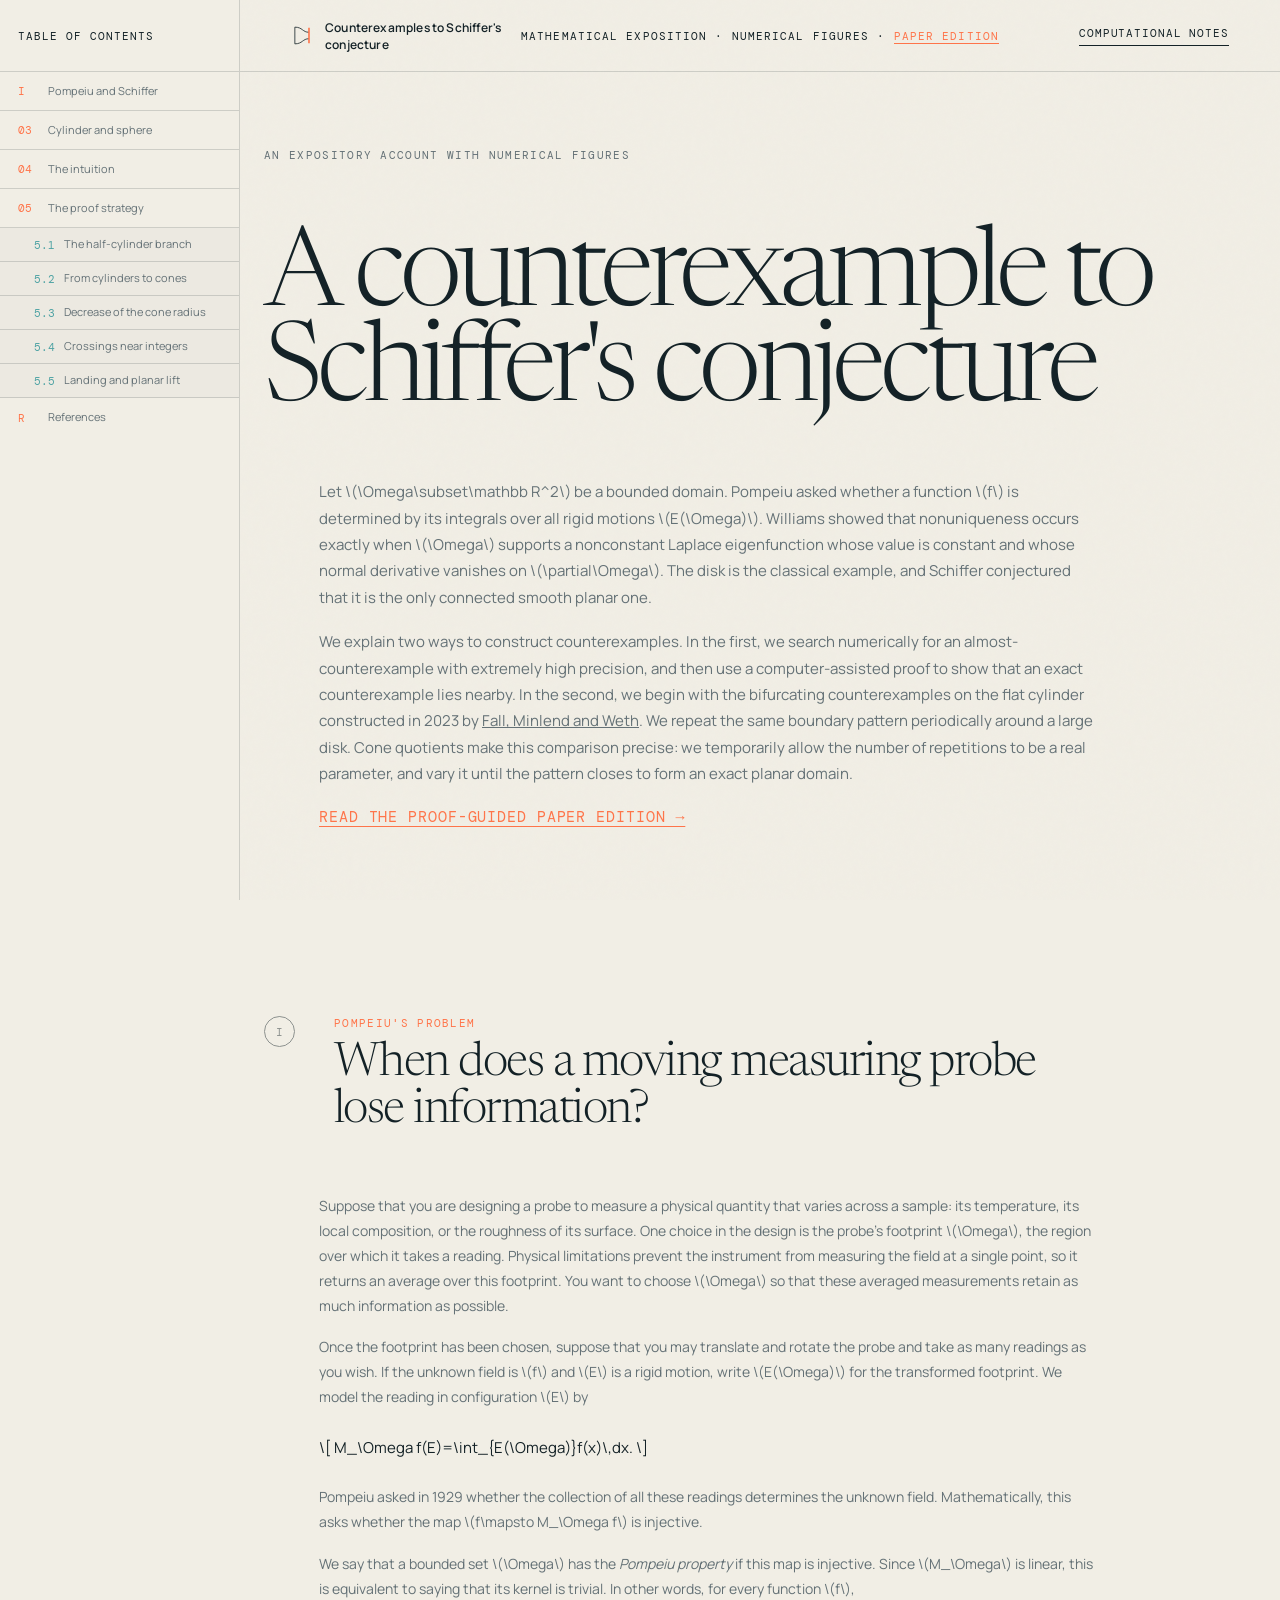
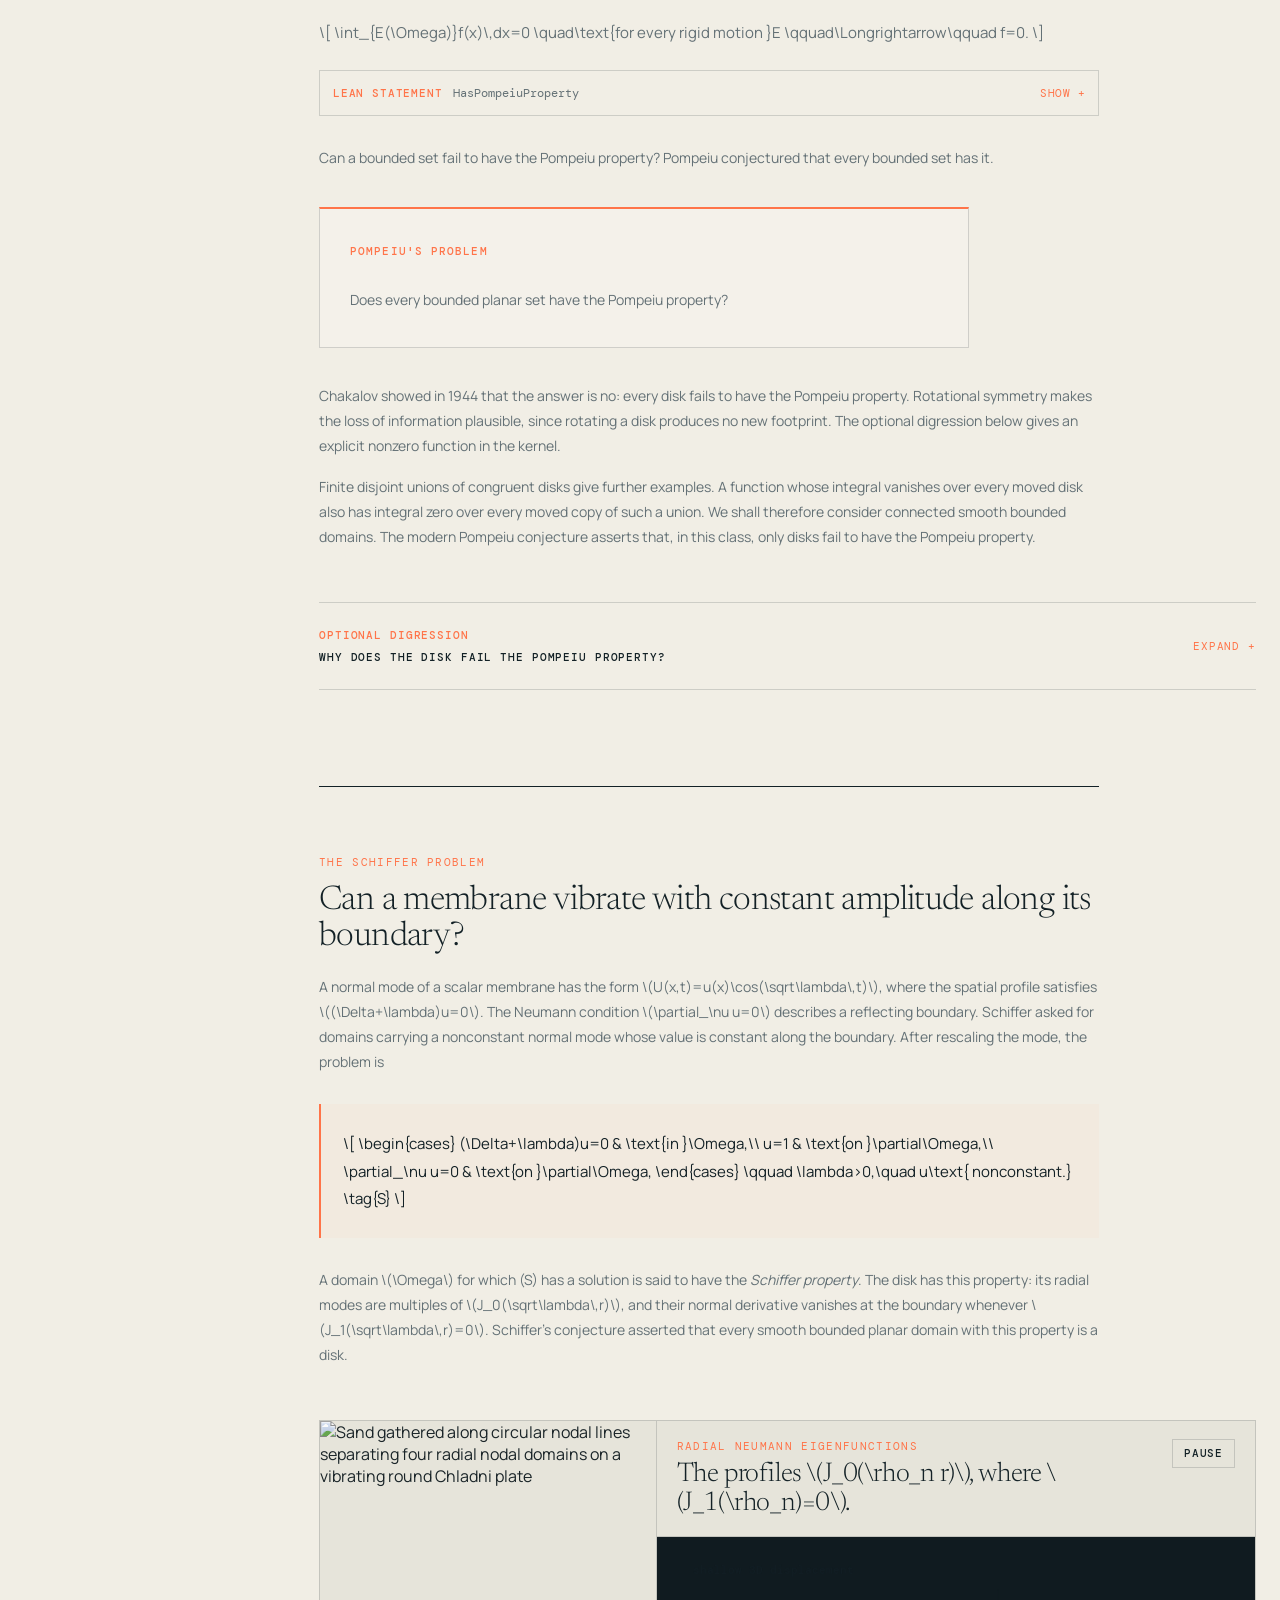
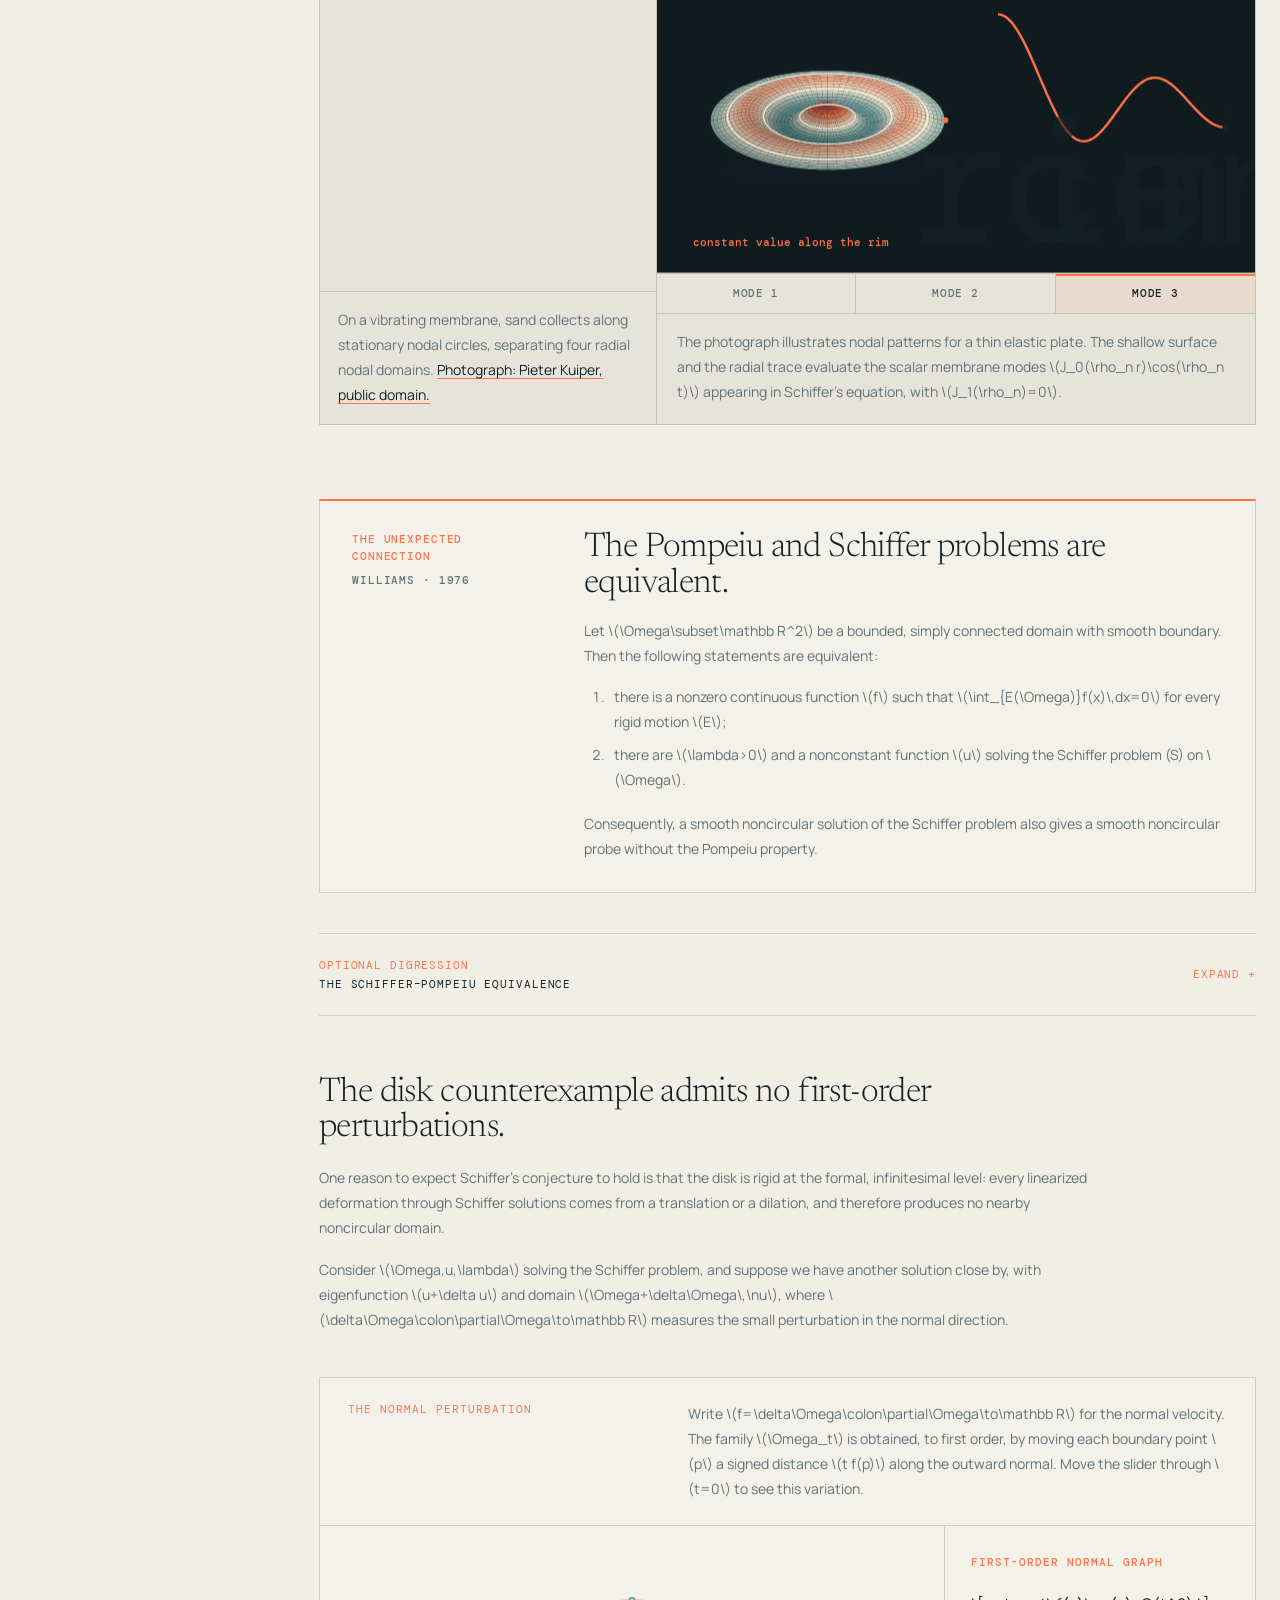
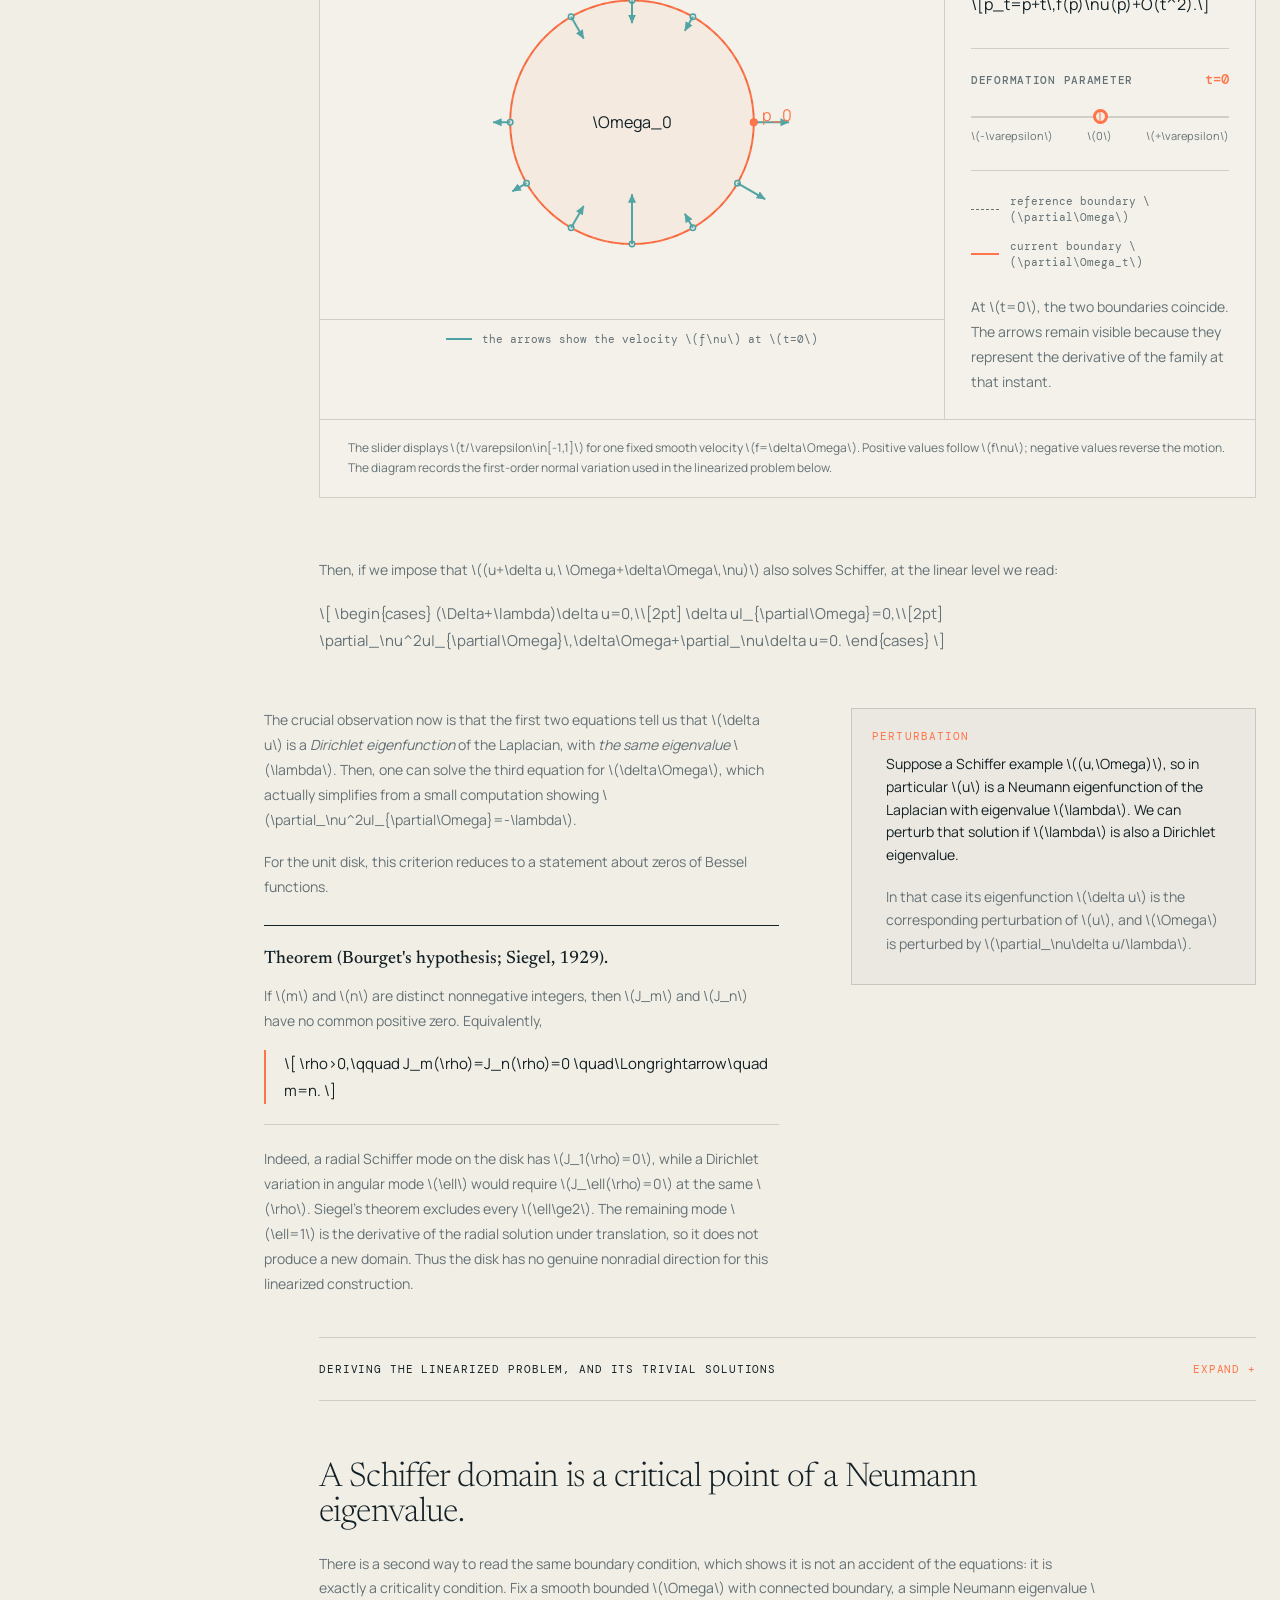
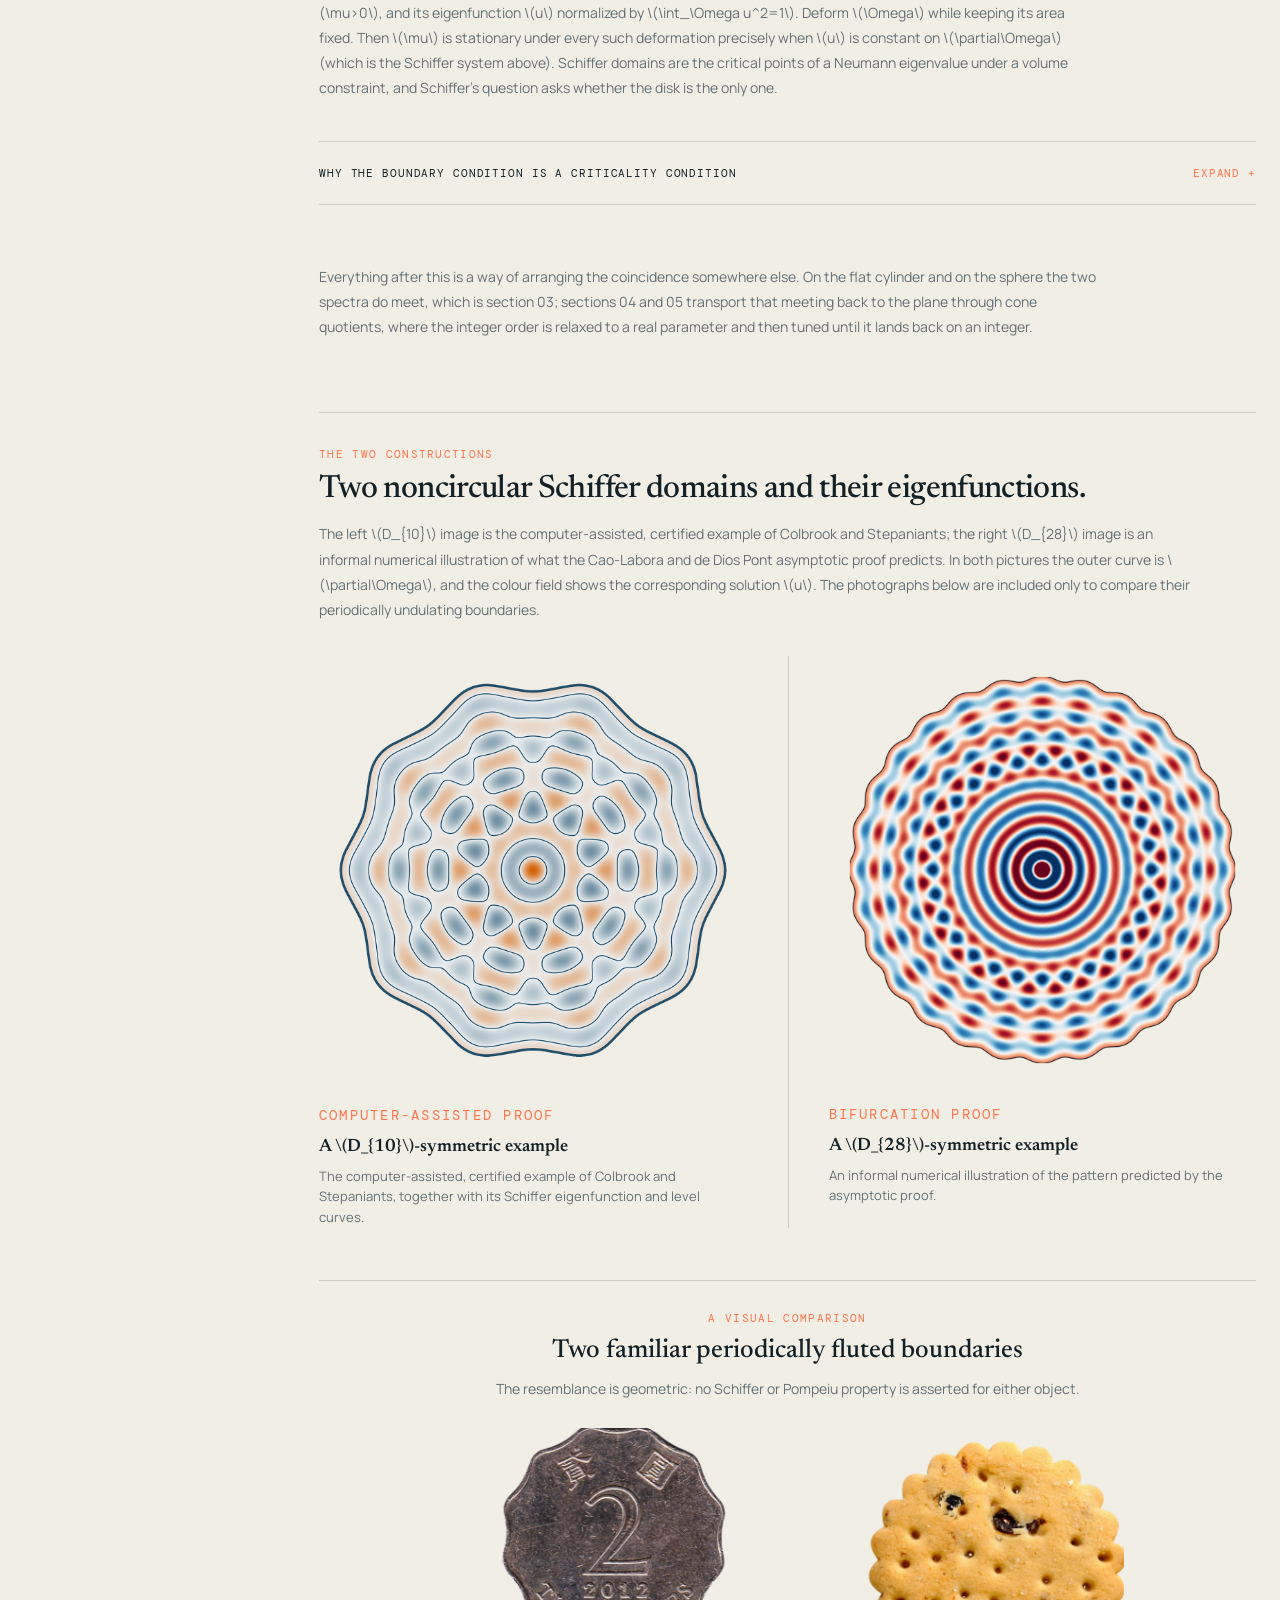
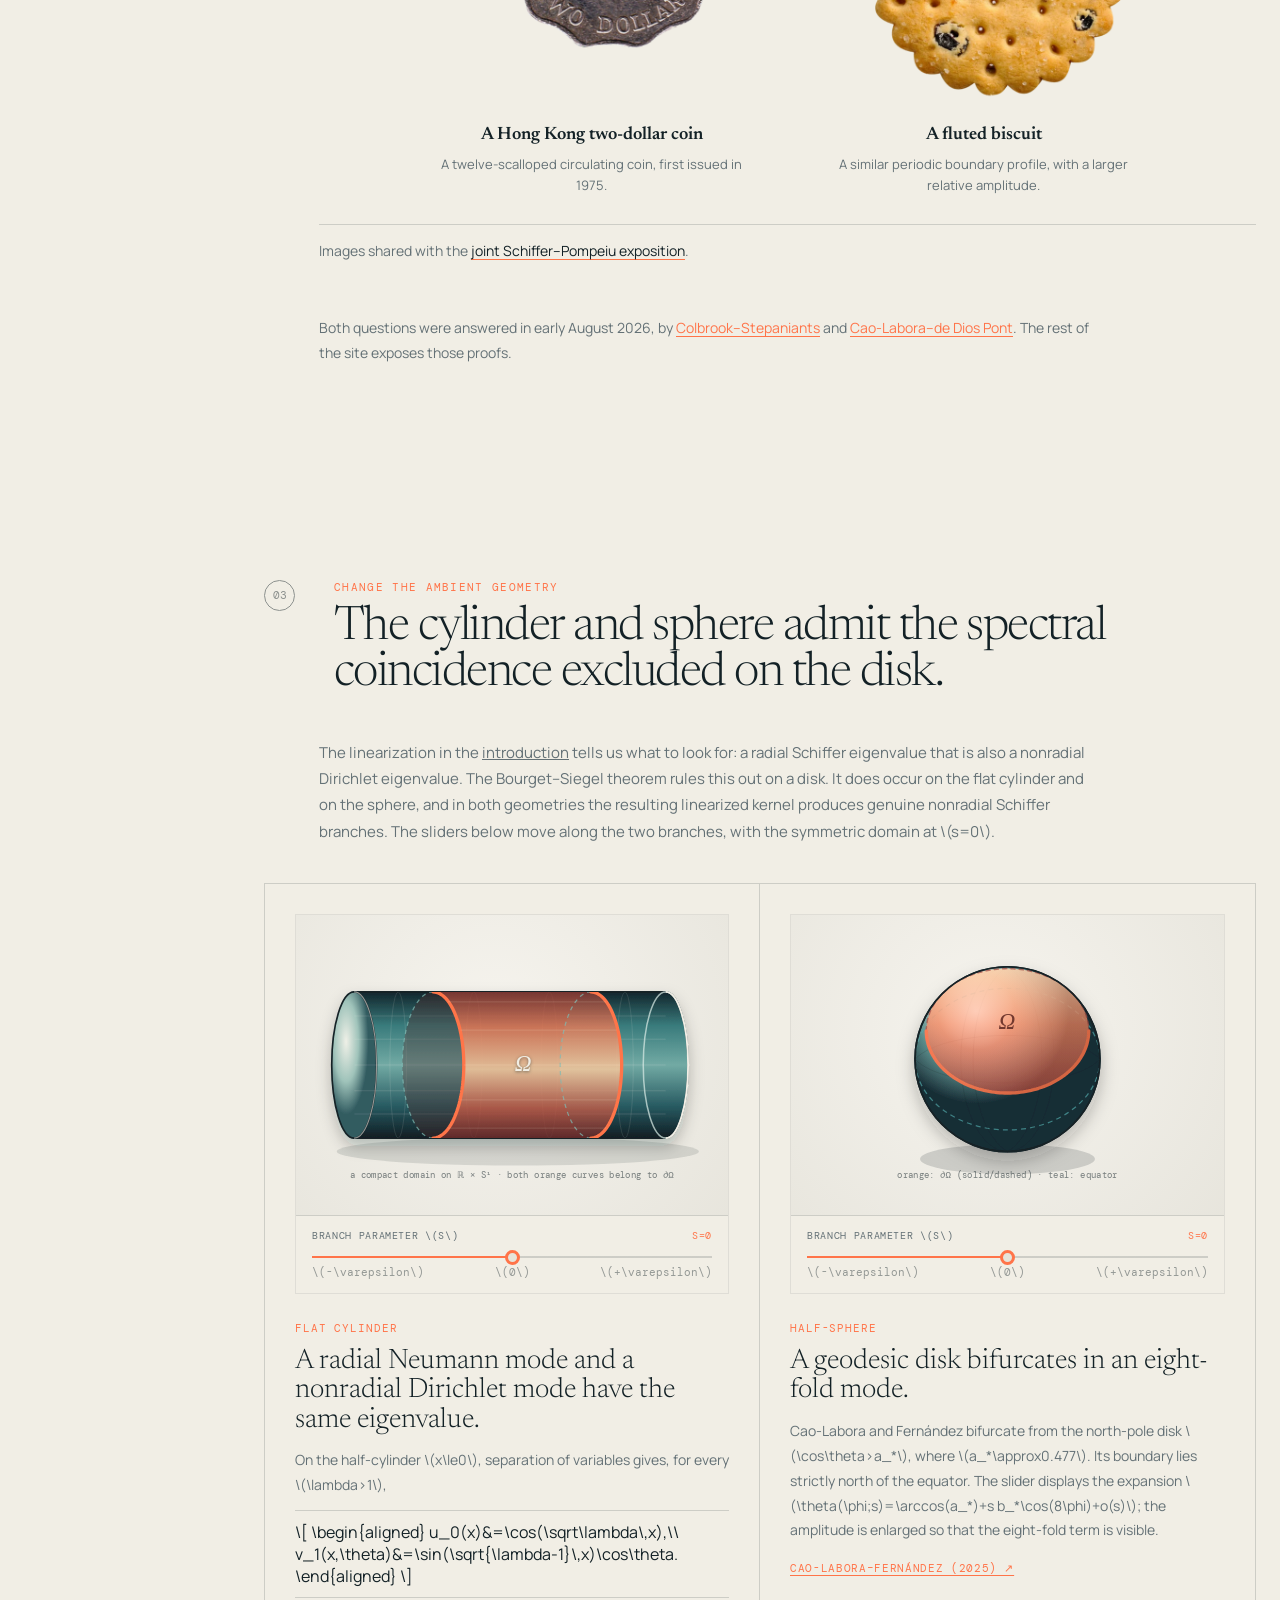
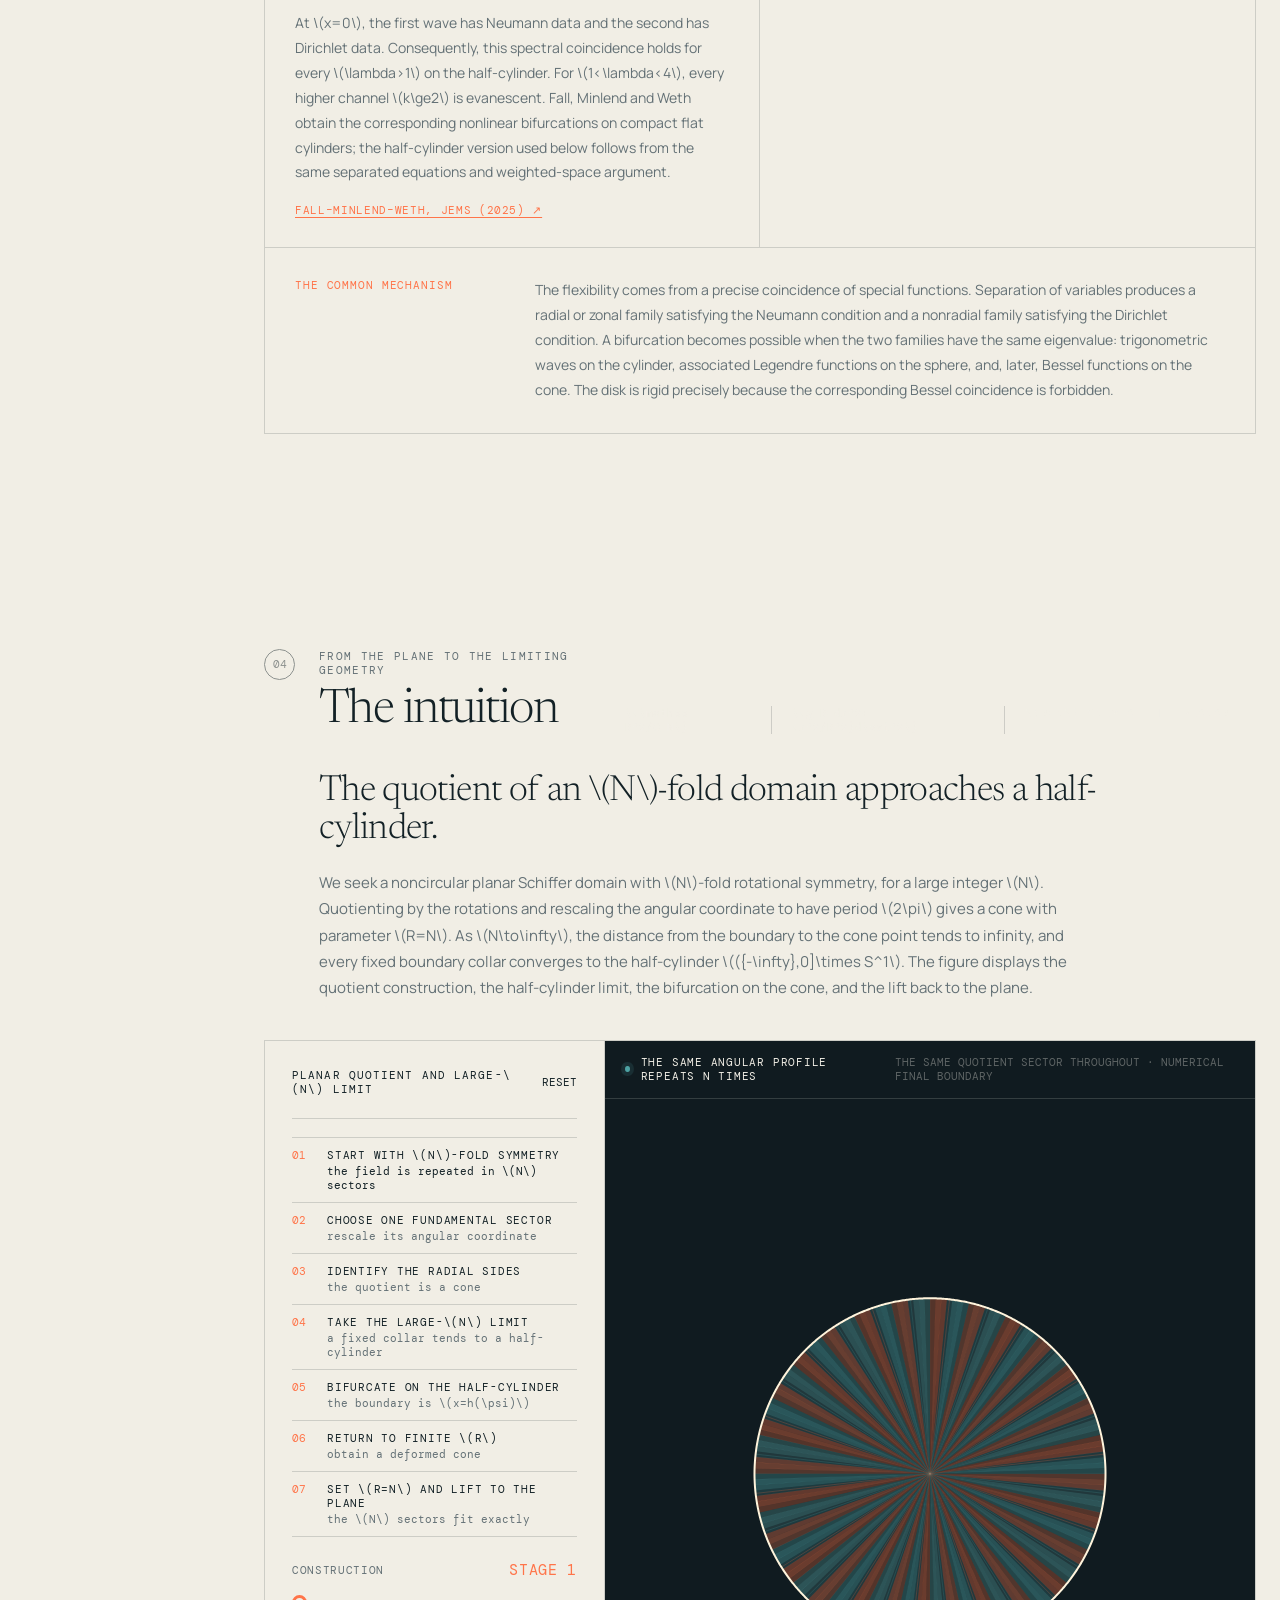
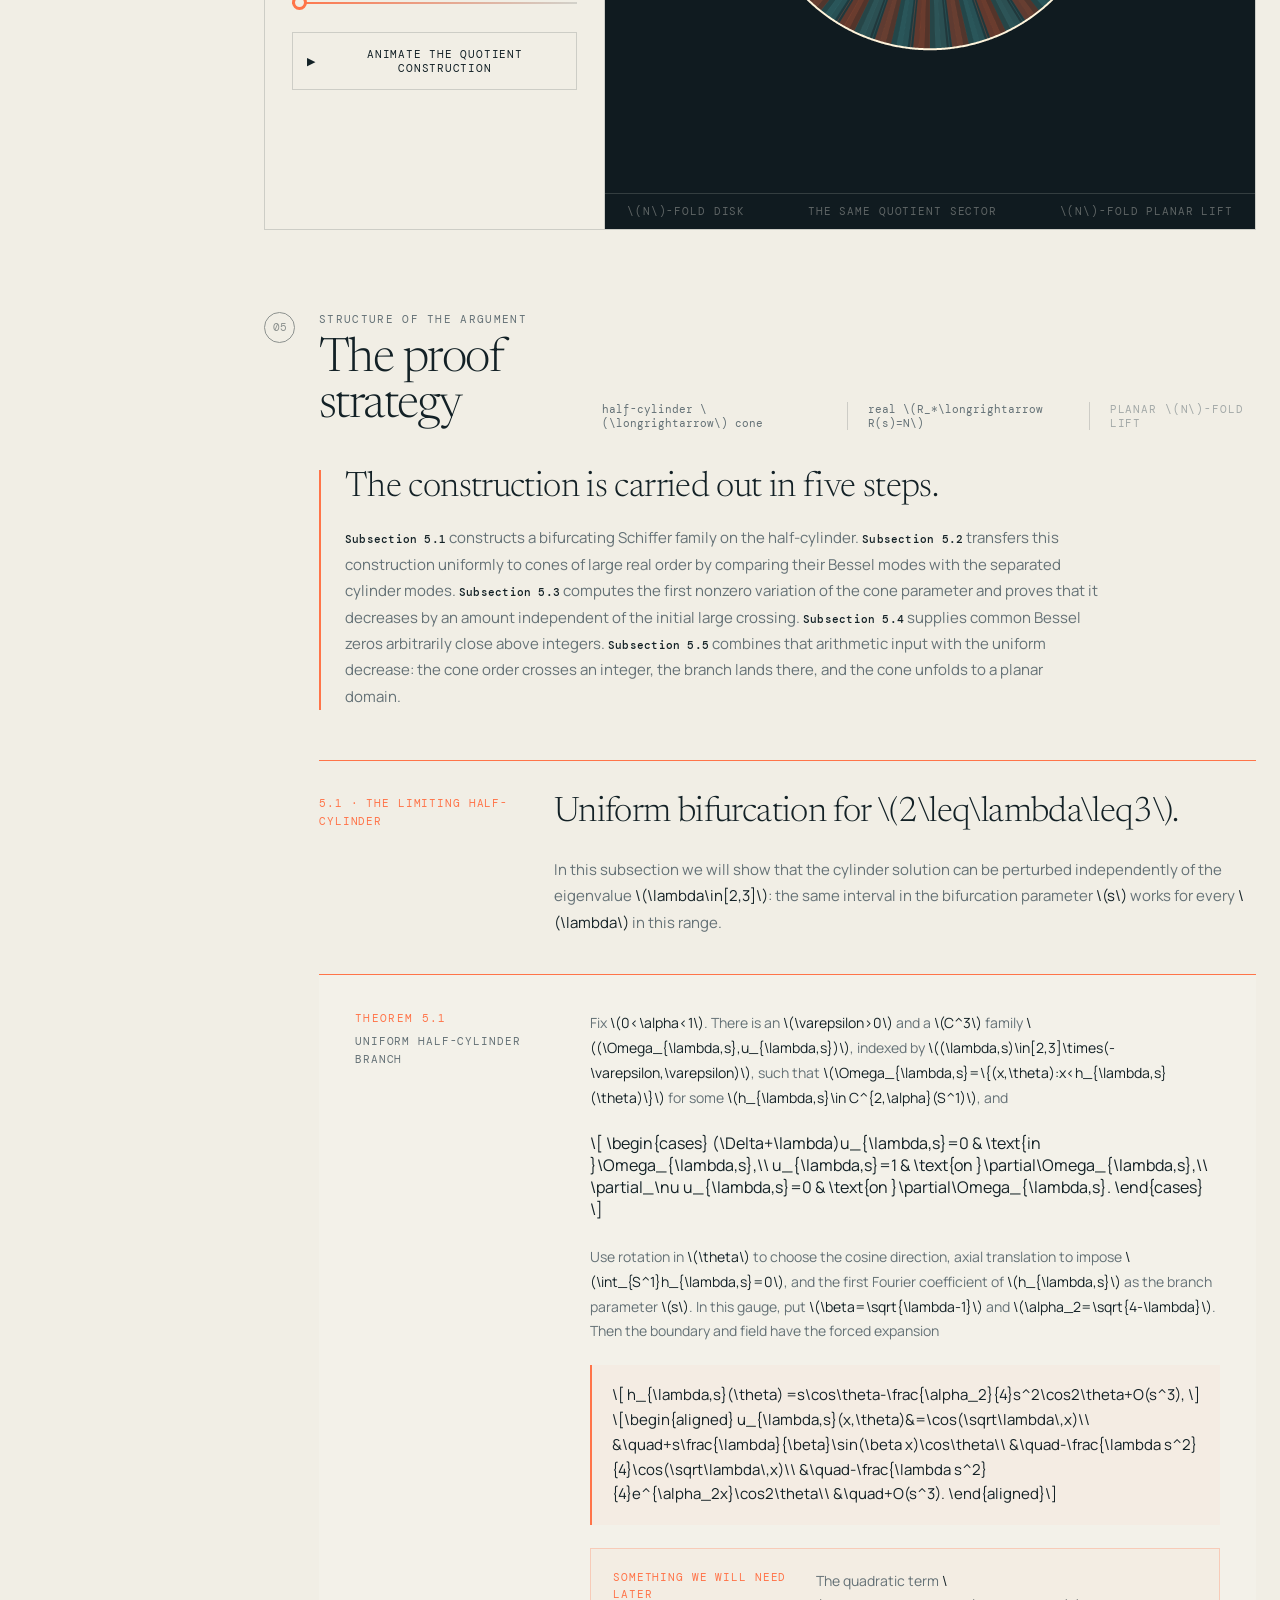
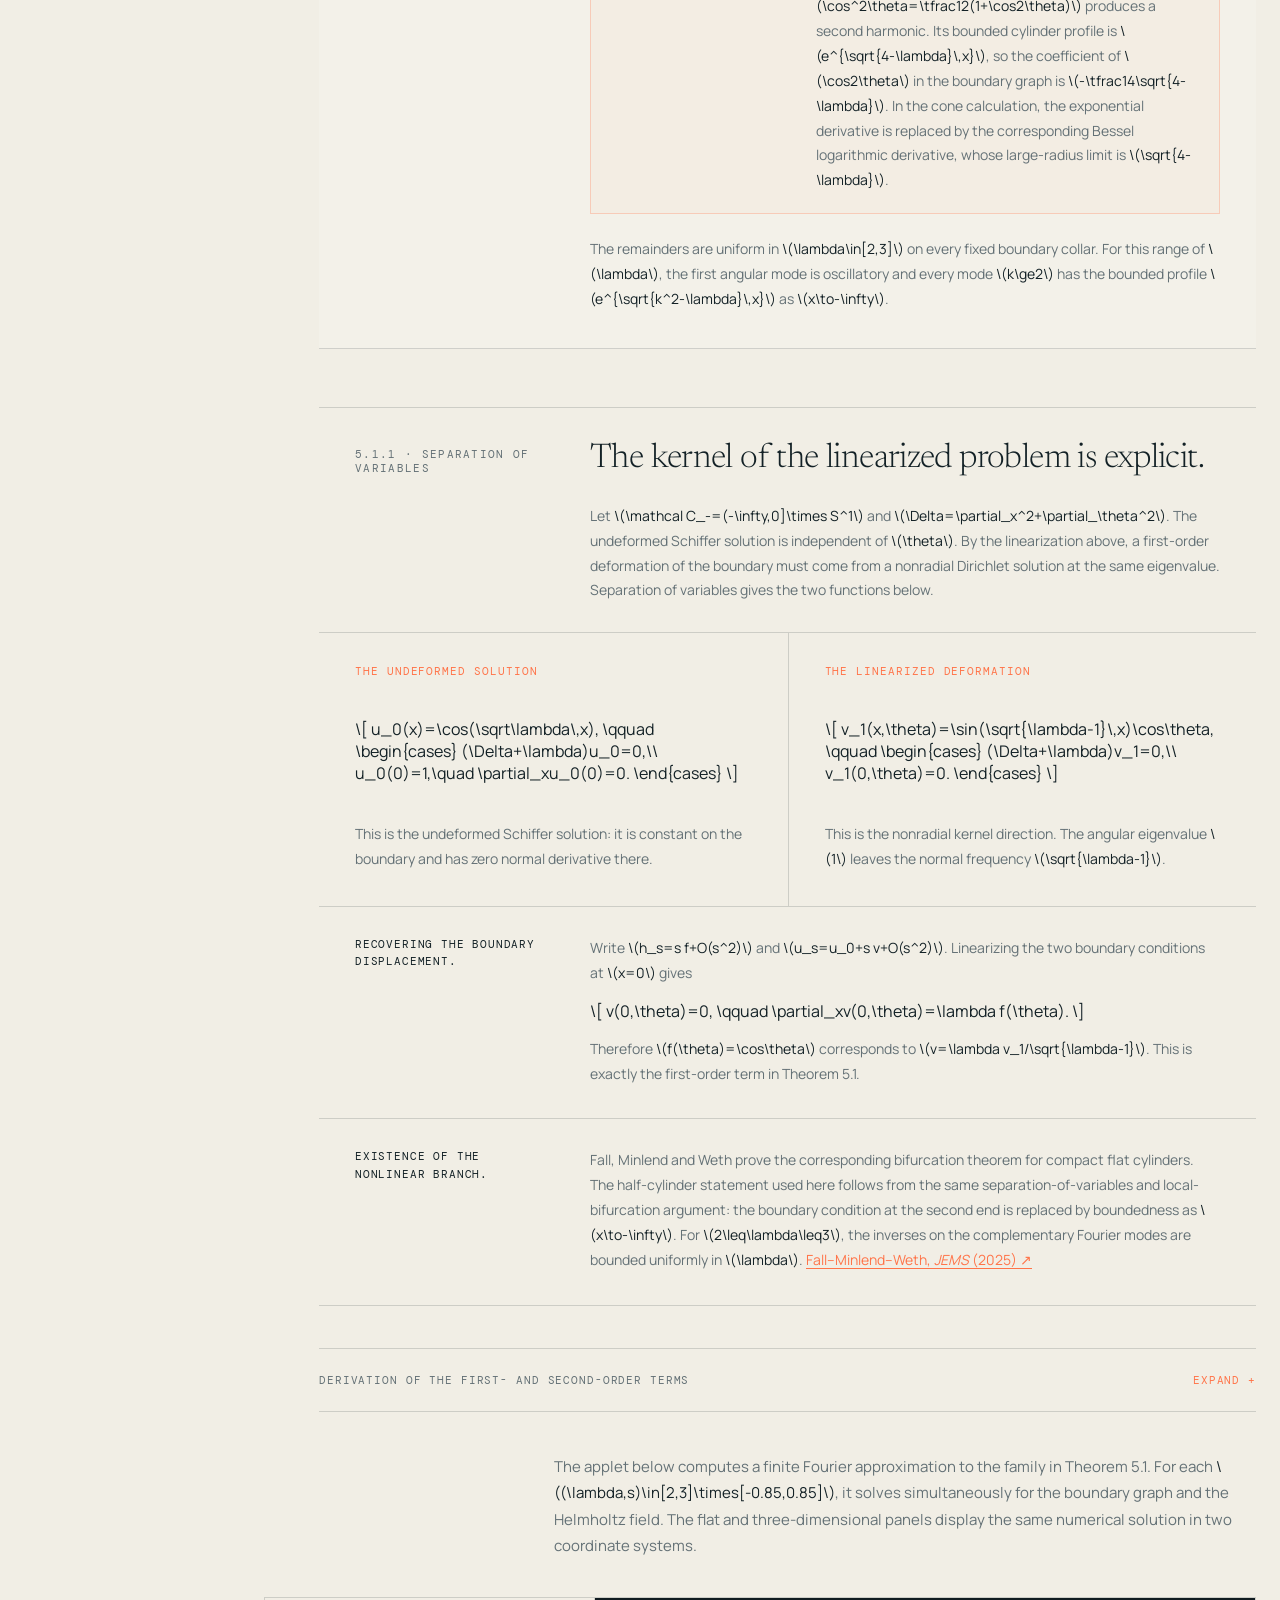
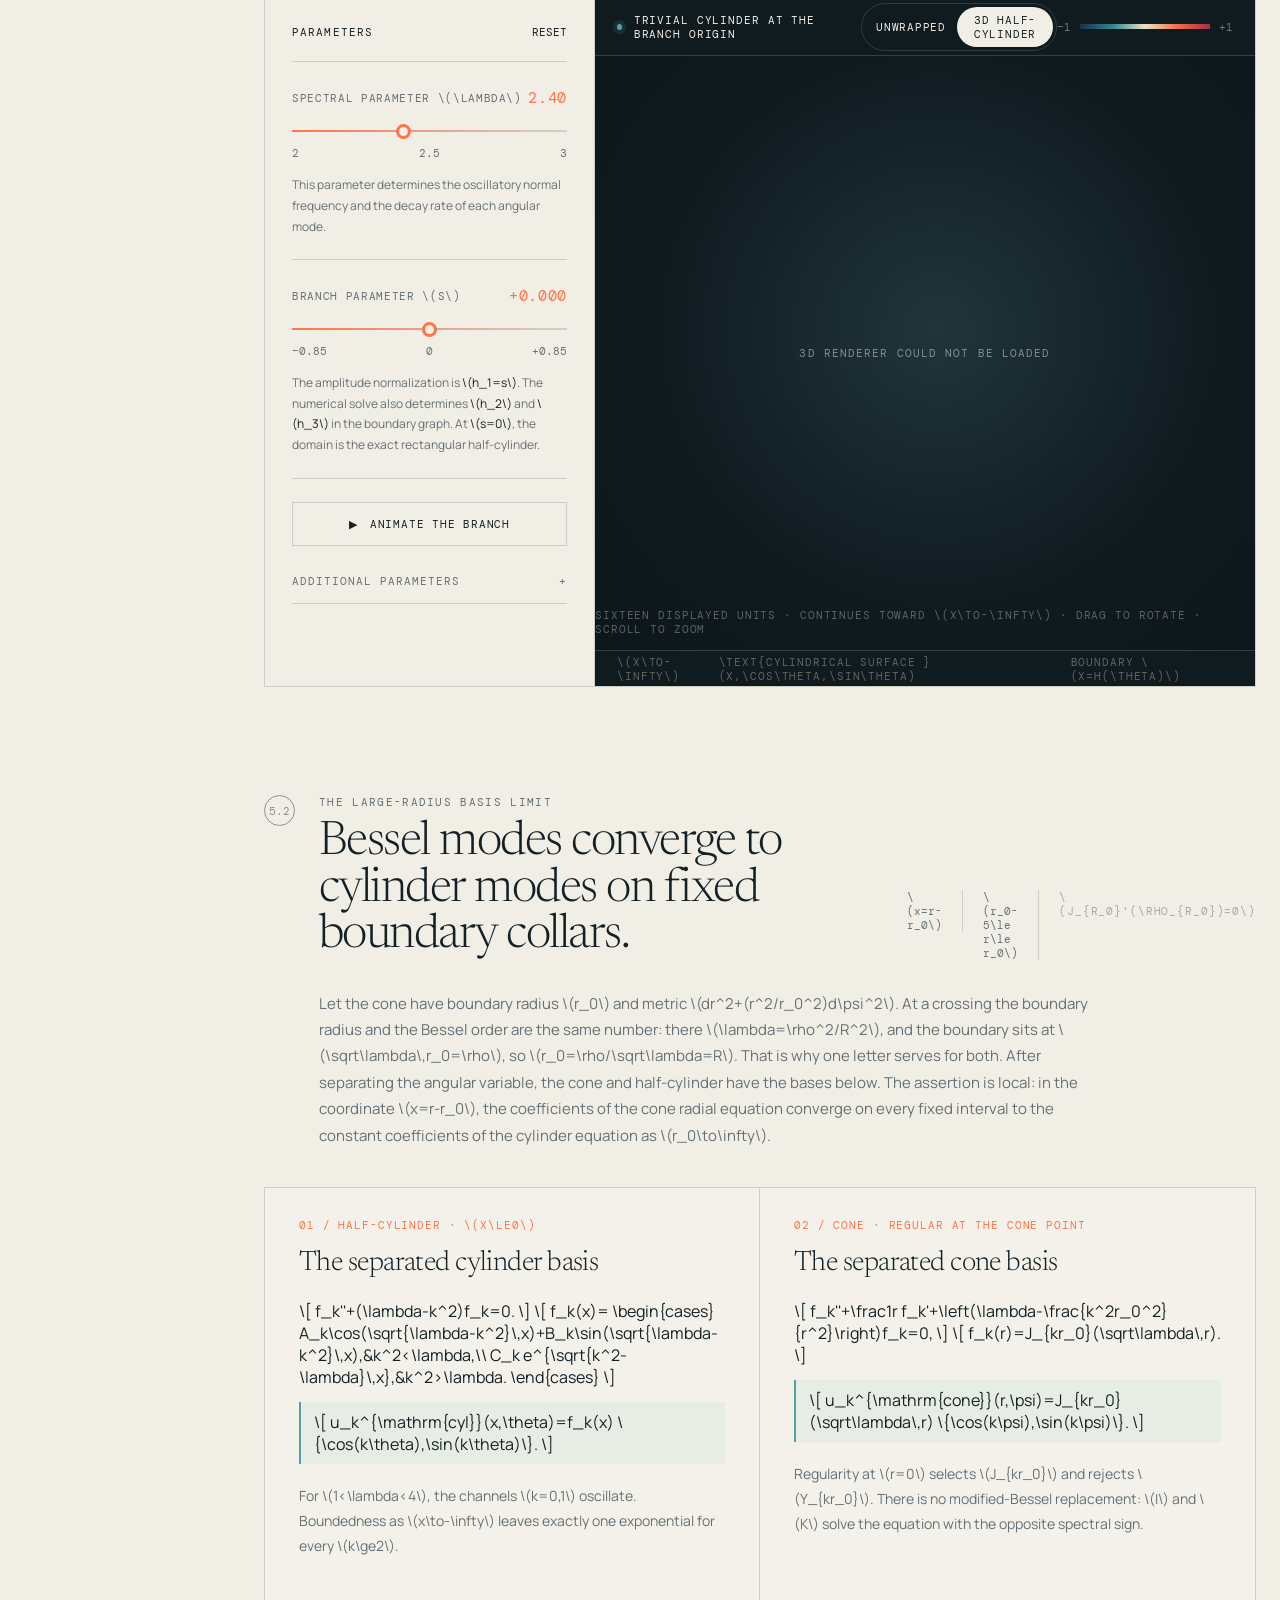
==== commit b64d7517: "Refine Tufte proof disclosures and applet readout" ====
--- a/index.html
+++ b/index.html
@@ -15,9 +15,9 @@
     <script defer src="https://cdn.jsdelivr.net/npm/katex@0.17.0/dist/contrib/auto-render.min.js" integrity="sha384-bjyGPfbij8/NDKJhSGZNP/khQVgtHUE5exjm4Ydllo42FwIgYsdLO2lXGmRBf5Mz" crossorigin="anonymous"></script>
     <script defer src="https://cdn.jsdelivr.net/npm/@highlightjs/cdn-assets@11.12.0/highlight.min.js"></script>
     <script defer src="https://cdn.jsdelivr.net/npm/highlightjs-lean@1.2.0/dist/lean.min.js"></script>
-    <script defer src="lean-statements.js?v=20260827.5"></script>
+    <script defer src="lean-statements.js?v=20260828.3"></script>
     <script defer src="math.js?v=20260827.9"></script>
-    <link rel="stylesheet" href="styles.css?v=20260827.11">
+    <link rel="stylesheet" href="styles.css?v=20260828.2">
   </head>
   <body>
     <div class="noise" aria-hidden="true"></div>
@@ -157,8 +157,21 @@
                   </div>
                   <div class="measurement-range-scale"><span>\(0.5\)</span><span class="measurement-range-mark">\(\rho_1\)</span><span>\(6.8\)</span></div>
                 </div>
-                <div class="measurement-readout pompeiu-readout">
-                  <div class="measurement-value-line"><span>\(\int_{B_r(t)}\cos(x_1)\,dx\)</span><strong id="pompeiuValue">= 0.000</strong></div>
+                <div class="measurement-readout pompeiu-readout pompeiu-identity-readout" aria-label="Live disk integral identities">
+                  <div class="measurement-identity measurement-identity-primary" id="pompeiuIdentity" aria-live="polite" aria-atomic="true">
+                    <span data-pompeiu-math="integral">\(\int_{B_r(t)}\cos(x_1)\,dx\)</span>
+                    <span class="measurement-identity-relation" data-pompeiu-math="equals">\(=\)</span>
+                    <span data-pompeiu-math="factor">\(C(r)\cos(t_1)\)</span>
+                    <span class="measurement-identity-relation" data-pompeiu-math="equals">\(=\)</span>
+                    <span class="measurement-identity-value" id="pompeiuValue">\(0.000\)</span>
+                  </div>
+                  <div class="measurement-identity measurement-identity-secondary" id="pompeiuCoefficientIdentity" aria-live="polite" aria-atomic="true">
+                    <span data-pompeiu-math="coefficient">\(C(r)\)</span>
+                    <span class="measurement-identity-relation" data-pompeiu-math="equals">\(=\)</span>
+                    <span data-pompeiu-math="coefficient-formula">\(2\pi r J_1(r)\)</span>
+                    <span class="measurement-identity-relation" data-pompeiu-math="equals">\(=\)</span>
+                    <span class="measurement-identity-value" id="pompeiuCoefficient">\(0.000\)</span>
+                  </div>
                 </div>
                 <p class="measurement-hint pompeiu-hint">Drag to vary \(t\). Move the slider to dilate \(B_r\).</p>
               </div>
@@ -251,10 +264,10 @@
           </div>
         </article>
 
-        <details class="proof-details intro-proof">
-          <summary><span>The Schiffer property implies failure of the Pompeiu property</span><i>expand +</i></summary>
+        <details class="proof-details intro-proof optional-digression">
+          <summary><span><small>Optional digression</small>The Schiffer&ndash;Pompeiu equivalence</span><i>expand +</i></summary>
           <div class="intro-proof-body">
-            <p>Let \((u,\lambda)\) solve the Schiffer system on \(\Omega\), and let \(f\) be <em>any</em> solution of \(\Delta f+\lambda f=0\) on the whole plane (the plane wave \(f(x)=\cos(\sqrt\lambda\,x_1)\) will do). Fix a rigid motion \(\sigma\) and write \(\Omega_\sigma=\sigma(\Omega)\), \(u_\sigma=u\circ\sigma^{-1}\), which solves the same system on \(\Omega_\sigma\). Green's second identity reads</p>
+            <p><em>The Schiffer property implies failure of the Pompeiu property.</em> Let \((u,\lambda)\) solve the Schiffer system on \(\Omega\), and let \(f\) be <em>any</em> solution of \(\Delta f+\lambda f=0\) on the whole plane (the plane wave \(f(x)=\cos(\sqrt\lambda\,x_1)\) will do). Fix a rigid motion \(\sigma\) and write \(\Omega_\sigma=\sigma(\Omega)\), \(u_\sigma=u\circ\sigma^{-1}\), which solves the same system on \(\Omega_\sigma\). Green's second identity reads</p>
             <div class="tex-display">
               \[
               \int_{\Omega_\sigma}\bigl(u_\sigma\Delta f-f\Delta u_\sigma\bigr)
@@ -270,13 +283,7 @@
               \]
             </div>
             <p>the middle step being the divergence theorem. Since \(\lambda&gt;0\), the integral of \(f\) over \(\Omega_\sigma\) is zero, and \(\sigma\) was arbitrary. The plane wave is a Pompeiu counterexample for \(\Omega\). <span class="qed">□</span></p>
-          </div>
-        </details>
-
-        <details class="proof-details intro-proof">
-          <summary><span>Failure of the Pompeiu property implies the Schiffer property</span><i>expand +</i></summary>
-          <div class="intro-proof-body">
-            <p>Suppose \(\Omega\) fails the Pompeiu property, witnessed by a nonzero function \(f\). Run the convolution argument above on each rotated copy \(\sigma(\Omega)\), with \(\sigma\) a rotation about the origin, and use \(\widehat{\mathbf 1_{\sigma(\Omega)}}(\xi)=\widehat{\mathbf 1_{\Omega}}(\sigma^{-1}\xi)\). Picking any \(\xi_0\) in the support of \(\widehat f\) and letting \(\sigma\) run over all rotations shows that \(\widehat{\mathbf 1_\Omega}\) vanishes on the entire circle \(|\xi|=|\xi_0|\), and that circle is not a point since \(\widehat{\mathbf 1_\Omega}(0)=|\Omega|&gt;0\).</p>
+            <p><em>Failure of the Pompeiu property implies the Schiffer property.</em> Suppose \(\Omega\) fails the Pompeiu property, witnessed by a nonzero function \(f\). Run the convolution argument above on each rotated copy \(\sigma(\Omega)\), with \(\sigma\) a rotation about the origin, and use \(\widehat{\mathbf 1_{\sigma(\Omega)}}(\xi)=\widehat{\mathbf 1_{\Omega}}(\sigma^{-1}\xi)\). Picking any \(\xi_0\) in the support of \(\widehat f\) and letting \(\sigma\) run over all rotations shows that \(\widehat{\mathbf 1_\Omega}\) vanishes on the entire circle \(|\xi|=|\xi_0|\), and that circle is not a point since \(\widehat{\mathbf 1_\Omega}(0)=|\Omega|&gt;0\).</p>
             <p>Now, take \(\lambda=|\xi_0|^2\). Since \(\widehat{\mathbf 1_\Omega}\) vanishes at \(|\xi|^2=\lambda\), we divide it by \((\lambda-|\xi|^2)\), which is the Fourier symbol of \(\Delta+\lambda\). Consider<sup class="fn-ref"><a href="#intro-fn-williams">1</a></sup></p>
             <div class="tex-display">
               \[
@@ -291,7 +298,7 @@
 
 
         <div class="intro-copy intro-copy-wide">
-          <h3>Linear rigidity of the disk counterexample.</h3>
+          <h3>The disk counterexample admits no first-order perturbations.</h3>
           <p>One reason to expect Schiffer's conjecture to hold is that the disk is rigid at the formal, infinitesimal level: every linearized deformation through Schiffer solutions comes from a translation or a dilation, and therefore produces no nearby noncircular domain.</p>
           <p>Consider \(\Omega,u,\lambda\) solving the Schiffer problem, and suppose we have another solution close by, with eigenfunction \(u+\delta u\) and domain \(\Omega+\delta\Omega\,\nu\), where \(\delta\Omega\colon\partial\Omega\to\mathbb R\) measures the small perturbation in the normal direction.</p>
         </div>
@@ -437,7 +444,7 @@
           <figcaption>
             <p class="eyebrow">The two constructions</p>
             <h3>Two noncircular Schiffer domains and their eigenfunctions.</h3>
-            <p>The first domain comes from the computer-assisted proof of Colbrook and Stepaniants; the second comes from the bifurcation argument of Cao-Labora and de Dios Pont. In both pictures the outer curve is \(\partial\Omega\), and the colour field shows the corresponding solution \(u\). The photographs below are included only to compare their periodically undulating boundaries.</p>
+            <p>The left \(D_{10}\) image is the computer-assisted, certified example of Colbrook and Stepaniants; the right \(D_{28}\) image is an informal numerical illustration of what the Cao-Labora and de Dios Pont asymptotic proof predicts. In both pictures the outer curve is \(\partial\Omega\), and the colour field shows the corresponding solution \(u\). The photographs below are included only to compare their periodically undulating boundaries.</p>
           </figcaption>
           <div class="intro-shapes-row">
             <div class="intro-shapes-examples">
@@ -447,7 +454,7 @@
                 </div>
                 <p class="intro-shape-kicker">Computer-assisted proof</p>
                 <b>A \(D_{10}\)-symmetric example</b>
-                <small>The domain constructed by Colbrook and Stepaniants, together with its Schiffer eigenfunction and level curves.</small>
+                <small>The computer-assisted, certified example of Colbrook and Stepaniants, together with its Schiffer eigenfunction and level curves.</small>
               </div>
               <div class="intro-shape intro-shape-result intro-shape-bifurcation">
               <div class="intro-shape-media intro-shape-domain">
@@ -457,8 +464,8 @@
                 <path class="intro-shape-line" d="M155.1 90.0L155.2 89.0L155.5 87.9L155.8 86.8L156.1 85.8L156.3 84.7L156.4 83.6L156.4 82.5L156.2 81.5L155.8 80.4L155.4 79.4L154.8 78.4L154.3 77.5L153.8 76.5L153.4 75.5L153.3 74.5L153.3 73.4L153.4 72.3L153.5 71.2L153.5 70.0L153.3 69.0L153.0 67.9L152.6 67.0L152.1 66.0L151.4 65.1L150.7 64.3L149.9 63.5L149.2 62.7L148.6 61.8L148.3 60.8L148.1 59.7L147.9 58.6L147.7 57.5L147.4 56.4L147.0 55.4L146.5 54.5L145.9 53.6L145.2 52.8L144.3 52.1L143.4 51.5L142.5 50.8L141.6 50.2L140.9 49.4L140.3 48.5L139.9 47.6L139.5 46.5L139.0 45.5L138.5 44.5L137.9 43.6L137.2 42.8L136.4 42.1L135.5 41.5L134.5 41.0L133.5 40.5L132.4 40.1L131.5 39.7L130.6 39.1L129.8 38.4L129.2 37.5L128.5 36.6L127.9 35.7L127.2 34.8L126.4 34.1L125.5 33.5L124.6 33.0L123.6 32.6L122.5 32.3L121.4 32.1L120.3 31.9L119.2 31.7L118.2 31.4L117.3 30.8L116.5 30.1L115.7 29.3L114.9 28.6L114.0 27.9L113.0 27.4L112.1 27.0L111.0 26.7L110.0 26.5L108.8 26.5L107.7 26.6L106.6 26.7L105.5 26.7L104.5 26.6L103.5 26.2L102.5 25.7L101.6 25.2L100.6 24.6L99.6 24.2L98.5 23.8L97.5 23.6L96.4 23.6L95.3 23.7L94.2 23.9L93.2 24.2L92.1 24.5L91.0 24.8L90.0 24.9L89.0 24.8L87.9 24.5L86.8 24.2L85.8 23.9L84.7 23.7L83.6 23.6L82.5 23.6L81.5 23.8L80.4 24.2L79.4 24.6L78.4 25.2L77.5 25.7L76.5 26.2L75.5 26.6L74.5 26.7L73.4 26.7L72.3 26.6L71.2 26.5L70.0 26.5L69.0 26.7L67.9 27.0L67.0 27.4L66.0 27.9L65.1 28.6L64.3 29.3L63.5 30.1L62.7 30.8L61.8 31.4L60.8 31.7L59.7 31.9L58.6 32.1L57.5 32.3L56.4 32.6L55.4 33.0L54.5 33.5L53.6 34.1L52.8 34.8L52.1 35.7L51.5 36.6L50.8 37.5L50.2 38.4L49.4 39.1L48.5 39.7L47.6 40.1L46.5 40.5L45.5 41.0L44.5 41.5L43.6 42.1L42.8 42.8L42.1 43.6L41.5 44.5L41.0 45.5L40.5 46.5L40.1 47.6L39.7 48.5L39.1 49.4L38.4 50.2L37.5 50.8L36.6 51.5L35.7 52.1L34.8 52.8L34.1 53.6L33.5 54.5L33.0 55.4L32.6 56.4L32.3 57.5L32.1 58.6L31.9 59.7L31.7 60.8L31.4 61.8L30.8 62.7L30.1 63.5L29.3 64.3L28.6 65.1L27.9 66.0L27.4 67.0L27.0 67.9L26.7 69.0L26.5 70.0L26.5 71.2L26.6 72.3L26.7 73.4L26.7 74.5L26.6 75.5L26.2 76.5L25.7 77.5L25.2 78.4L24.6 79.4L24.2 80.4L23.8 81.5L23.6 82.5L23.6 83.6L23.7 84.7L23.9 85.8L24.2 86.8L24.5 87.9L24.8 89.0L24.9 90.0L24.8 91.0L24.5 92.1L24.2 93.2L23.9 94.2L23.7 95.3L23.6 96.4L23.6 97.5L23.8 98.5L24.2 99.6L24.6 100.6L25.2 101.6L25.7 102.5L26.2 103.5L26.6 104.5L26.7 105.5L26.7 106.6L26.6 107.7L26.5 108.8L26.5 110.0L26.7 111.0L27.0 112.1L27.4 113.0L27.9 114.0L28.6 114.9L29.3 115.7L30.1 116.5L30.8 117.3L31.4 118.2L31.7 119.2L31.9 120.3L32.1 121.4L32.3 122.5L32.6 123.6L33.0 124.6L33.5 125.5L34.1 126.4L34.8 127.2L35.7 127.9L36.6 128.5L37.5 129.2L38.4 129.8L39.1 130.6L39.7 131.5L40.1 132.4L40.5 133.5L41.0 134.5L41.5 135.5L42.1 136.4L42.8 137.2L43.6 137.9L44.5 138.5L45.5 139.0L46.5 139.5L47.6 139.9L48.5 140.3L49.4 140.9L50.2 141.6L50.8 142.5L51.5 143.4L52.1 144.3L52.8 145.2L53.6 145.9L54.5 146.5L55.4 147.0L56.4 147.4L57.5 147.7L58.6 147.9L59.7 148.1L60.8 148.3L61.8 148.6L62.7 149.2L63.5 149.9L64.3 150.7L65.1 151.4L66.0 152.1L67.0 152.6L67.9 153.0L69.0 153.3L70.0 153.5L71.2 153.5L72.3 153.4L73.4 153.3L74.5 153.3L75.5 153.4L76.5 153.8L77.5 154.3L78.4 154.8L79.4 155.4L80.4 155.8L81.5 156.2L82.5 156.4L83.6 156.4L84.7 156.3L85.8 156.1L86.8 155.8L87.9 155.5L89.0 155.2L90.0 155.1L91.0 155.2L92.1 155.5L93.2 155.8L94.2 156.1L95.3 156.3L96.4 156.4L97.5 156.4L98.5 156.2L99.6 155.8L100.6 155.4L101.6 154.8L102.5 154.3L103.5 153.8L104.5 153.4L105.5 153.3L106.6 153.3L107.7 153.4L108.8 153.5L110.0 153.5L111.0 153.3L112.1 153.0L113.0 152.6L114.0 152.1L114.9 151.4L115.7 150.7L116.5 149.9L117.3 149.2L118.2 148.6L119.2 148.3L120.3 148.1L121.4 147.9L122.5 147.7L123.6 147.4L124.6 147.0L125.5 146.5L126.4 145.9L127.2 145.2L127.9 144.3L128.5 143.4L129.2 142.5L129.8 141.6L130.6 140.9L131.5 140.3L132.4 139.9L133.5 139.5L134.5 139.0L135.5 138.5L136.4 137.9L137.2 137.2L137.9 136.4L138.5 135.5L139.0 134.5L139.5 133.5L139.9 132.4L140.3 131.5L140.9 130.6L141.6 129.8L142.5 129.2L143.4 128.5L144.3 127.9L145.2 127.2L145.9 126.4L146.5 125.5L147.0 124.6L147.4 123.6L147.7 122.5L147.9 121.4L148.1 120.3L148.3 119.2L148.6 118.2L149.2 117.3L149.9 116.5L150.7 115.7L151.4 114.9L152.1 114.0L152.6 113.0L153.0 112.1L153.3 111.0L153.5 110.0L153.5 108.8L153.4 107.7L153.3 106.6L153.3 105.5L153.4 104.5L153.8 103.5L154.3 102.5L154.8 101.6L155.4 100.6L155.8 99.6L156.2 98.5L156.4 97.5L156.4 96.4L156.3 95.3L156.1 94.2L155.8 93.2L155.5 92.1L155.2 91.0Z"></path>
               </svg>
               <p class="intro-shape-kicker">Bifurcation proof</p>
-              <b>An \(N=28\) example</b>
-              <small>One member of the family constructed by Cao-Labora and de Dios Pont. The value \(N=28\) is only an illustrative choice.</small>
+              <b>A \(D_{28}\)-symmetric example</b>
+              <small>An informal numerical illustration of the pattern predicted by the asymptotic proof.</small>
               </div>
             </div>
             <div class="intro-shapes-aside">
@@ -1669,6 +1676,6 @@
     <script defer src="app.js?v=20260828.2"></script>
     <script defer src="story.js?v=20260828.2"></script>
     <script defer src="abundance.js?v=20260828.2"></script>
-    <script defer src="pompeiu.js?v=20260827.2"></script>
+    <script defer src="pompeiu.js?v=20260828.2"></script>
   </body>
 </html>
--- a/styles.css
+++ b/styles.css
@@ -1095,6 +1095,8 @@
 
 .intro-proof { margin: 40px 0 0 70px; max-width: 960px; }
 .intro-proof + .intro-proof { margin-top: 0; border-top: 0; }
+.optional-digression > summary > span { display: grid; gap: 5px; }
+.optional-digression > summary small { color: var(--orange); font: inherit; }
 .intro-proof-body { max-width: 830px; padding: 10px 0 32px; color: var(--muted); font-size: var(--type-proof); line-height: 1.82; }
 .intro-proof-body p { margin: 0 0 16px; }
 .intro-proof-body .tex-display { margin: 22px 0; color: var(--ink); }
@@ -1201,6 +1203,14 @@
 .measurement-range-mark { left: var(--measurement-mark); color: var(--orange); transform: translateX(-50%); }
 .measurement-readout { display: grid; gap: 9px; margin-top: auto; padding: 18px; color: var(--muted); border-top: 1px solid var(--line); border-bottom: 1px solid var(--line); font-size: var(--type-caption); }
 .measurement-value-line { display: flex; align-items: baseline; gap: .5em; white-space: nowrap; }
+.pompeiu-identity-readout { gap: 7px; }
+.measurement-identity { min-width: 0; display: flex; flex-wrap: wrap; align-items: baseline; gap: .08em .42em; color: var(--ink); line-height: 1.52; }
+.measurement-identity > span { min-width: 0; max-width: 100%; }
+.measurement-identity .katex { white-space: normal; }
+.measurement-identity-relation { flex: 0 0 auto; }
+.measurement-identity-value { color: var(--ink); font-variant-numeric: tabular-nums; }
+.measurement-identity-secondary { color: var(--muted); font-size: .9em; line-height: 1.4; }
+.measurement-identity-secondary .katex { font-size: .88em; }
 .pompeiu-readout strong { color: var(--ink); font: 500 19px var(--mono); font-variant-numeric: tabular-nums; }
 .measurement-hint { min-height: 63px; margin: 0; padding: 13px 18px; color: var(--muted); font: 400 var(--type-label)/1.65 var(--mono); letter-spacing: .025em; }
 
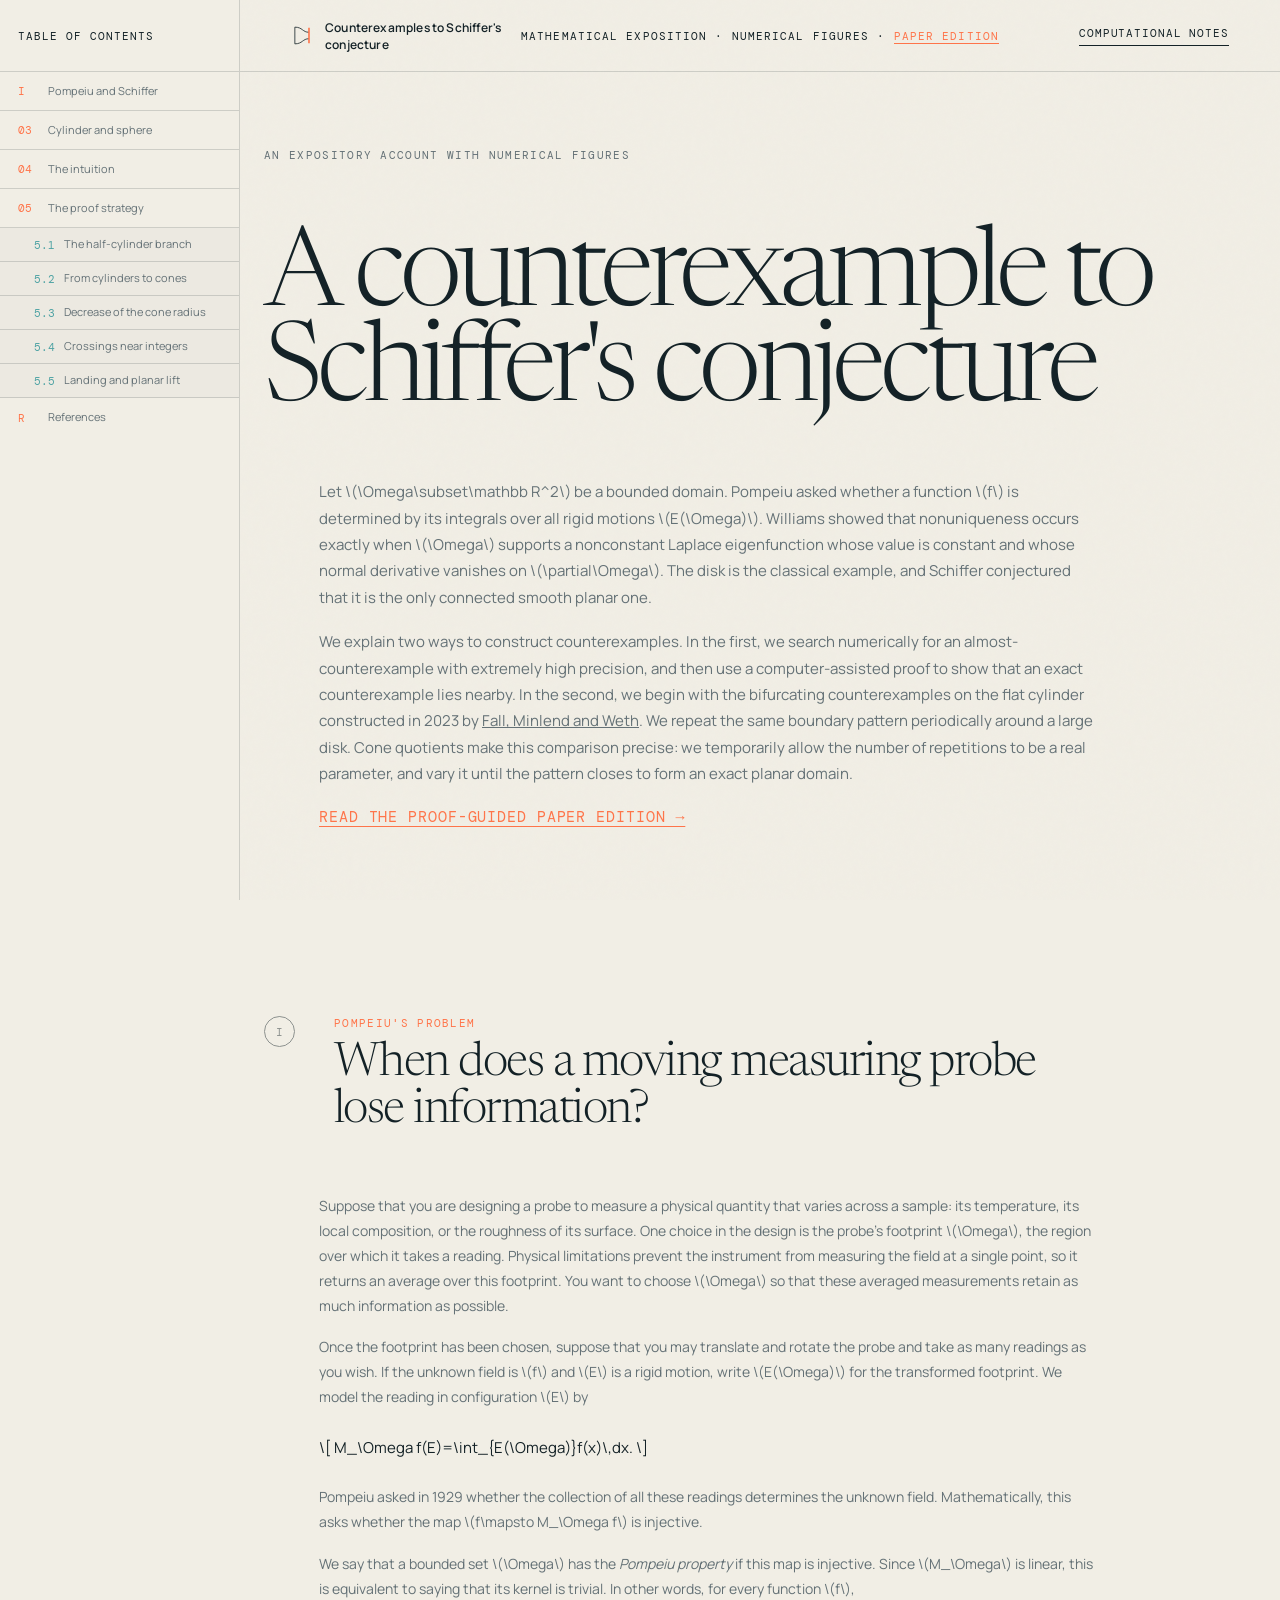
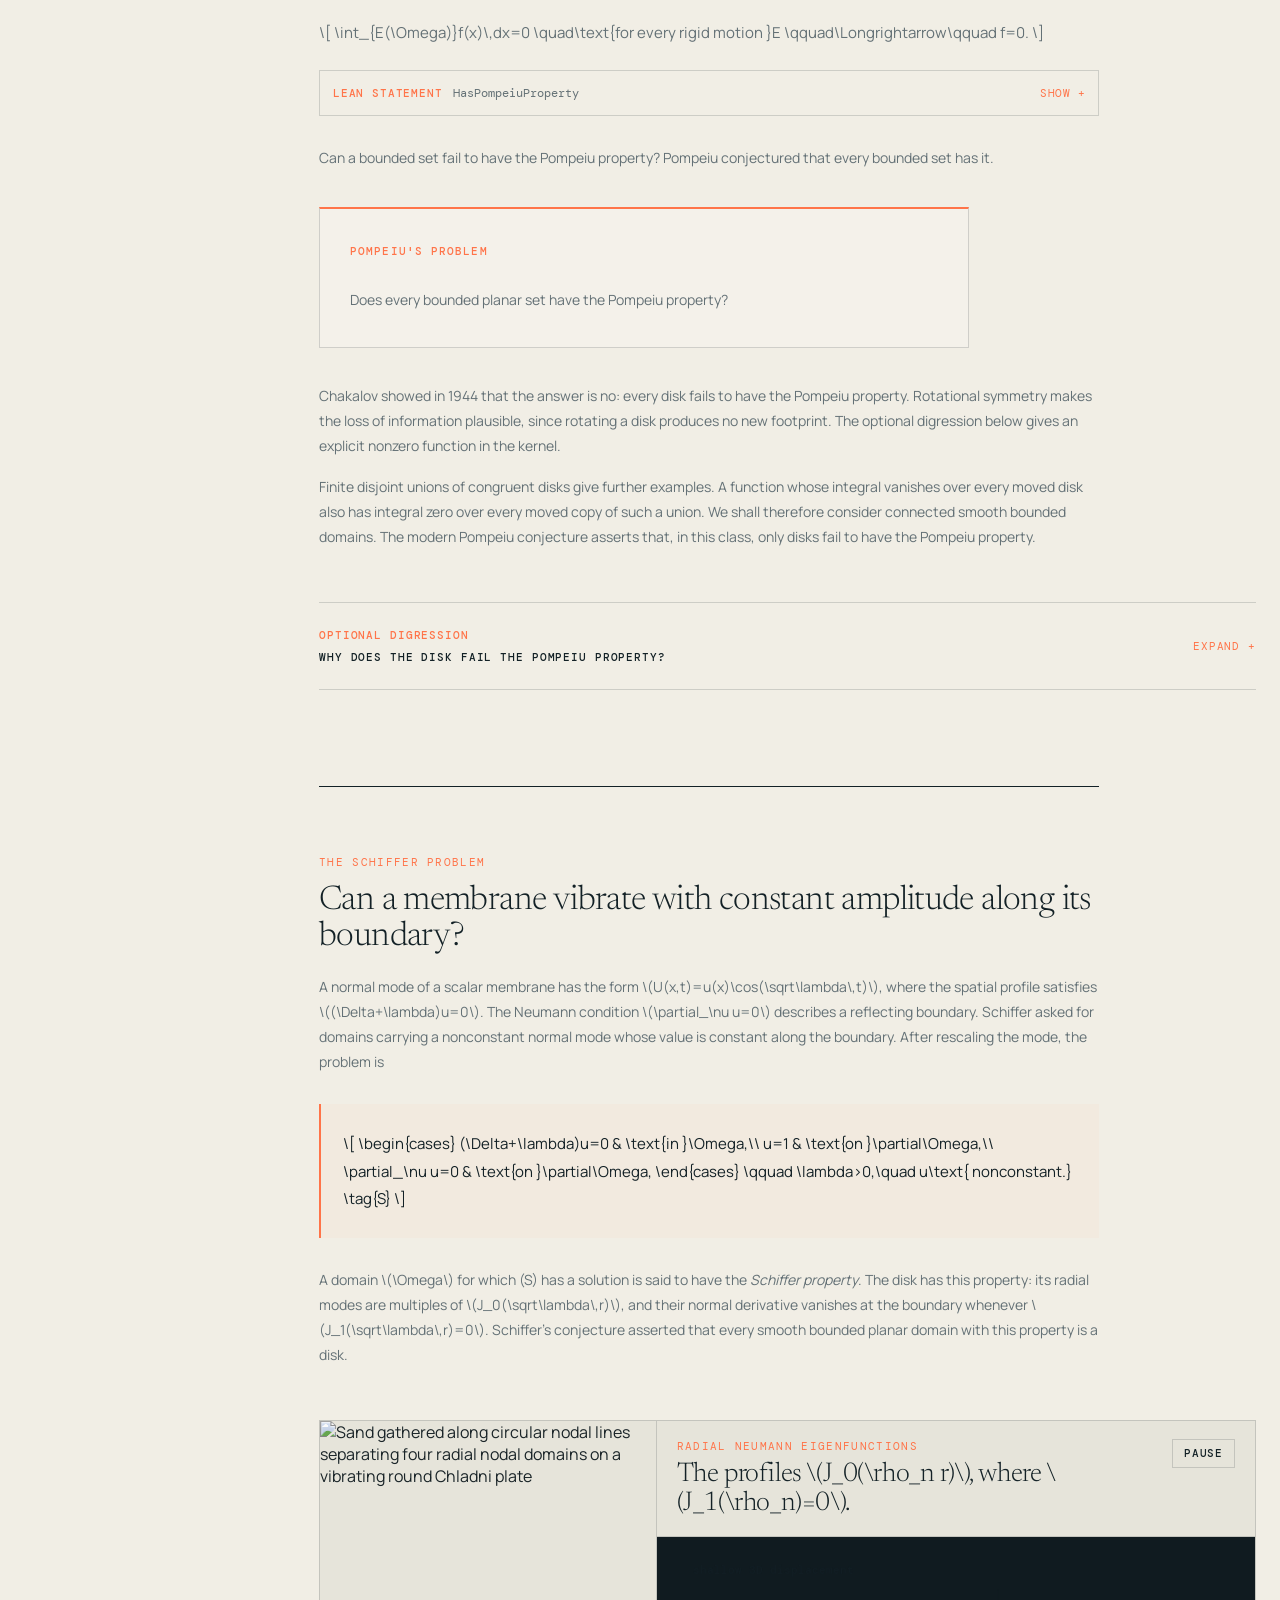
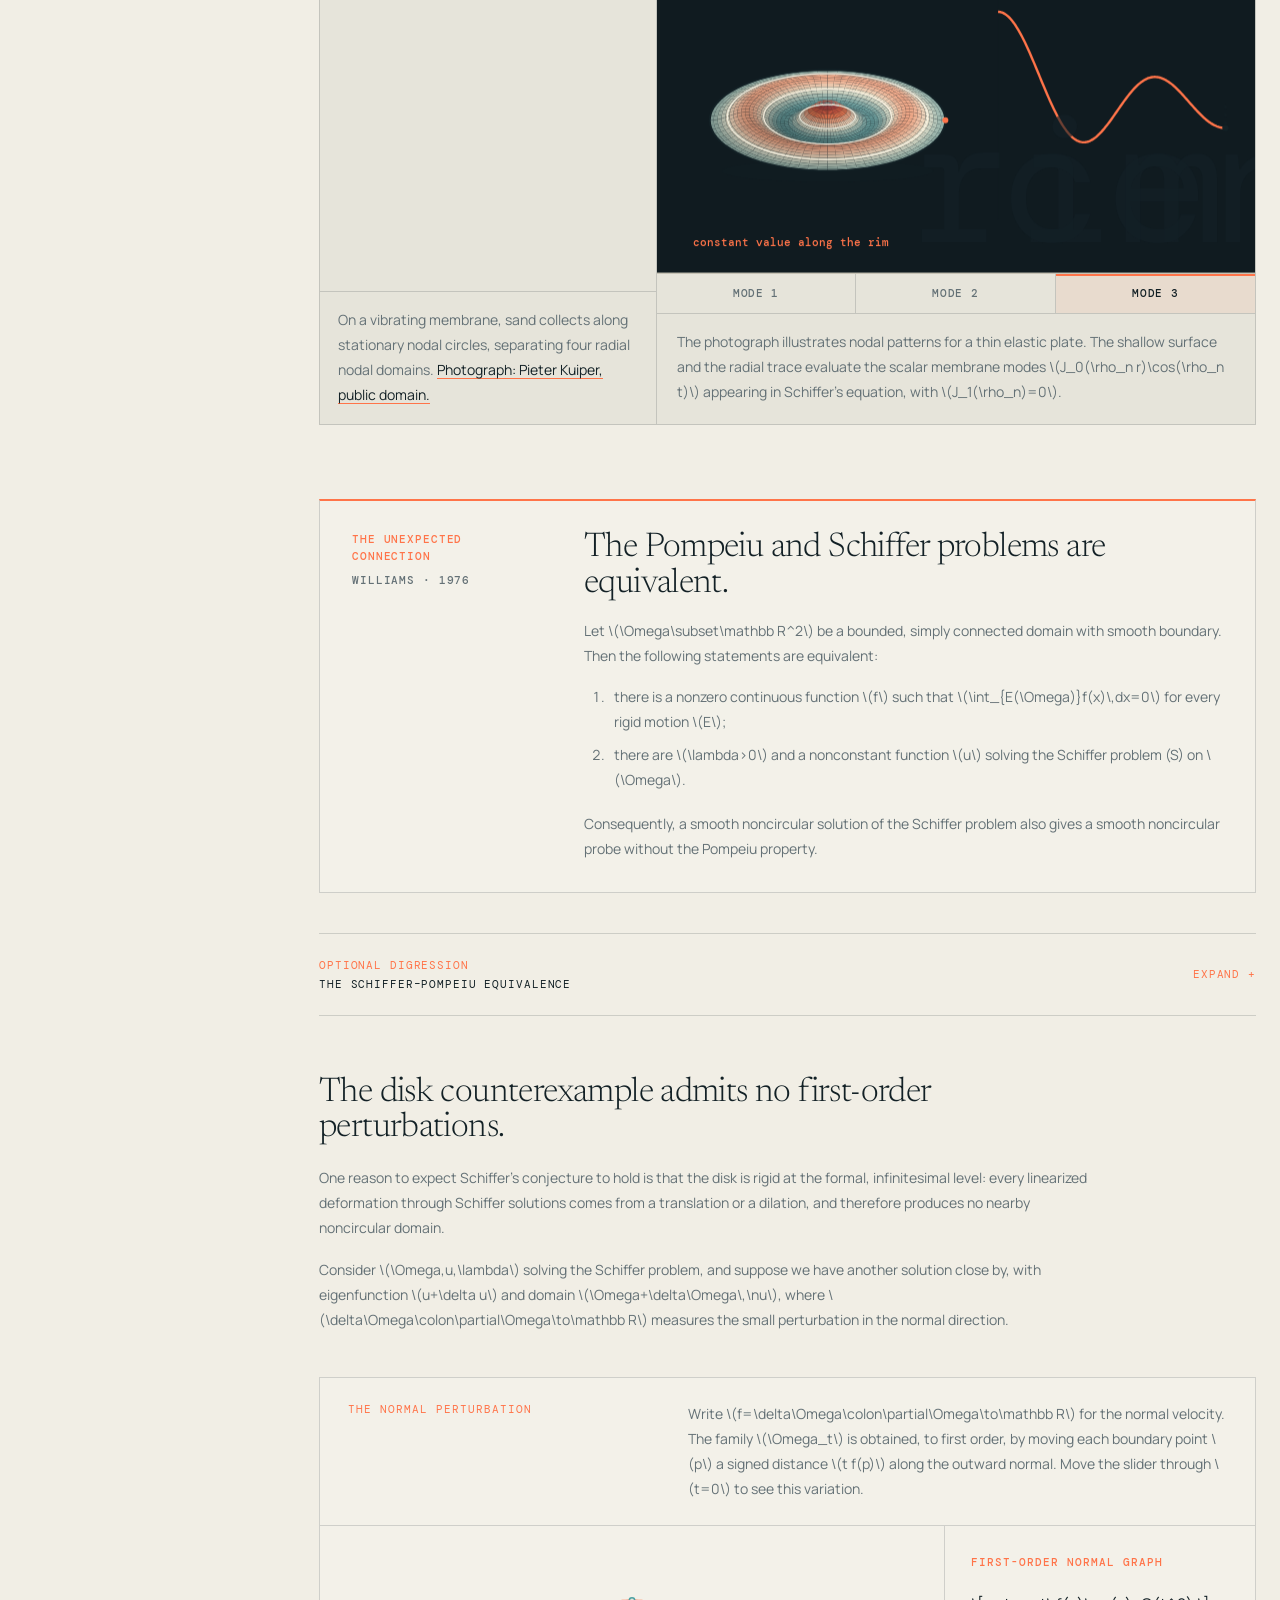
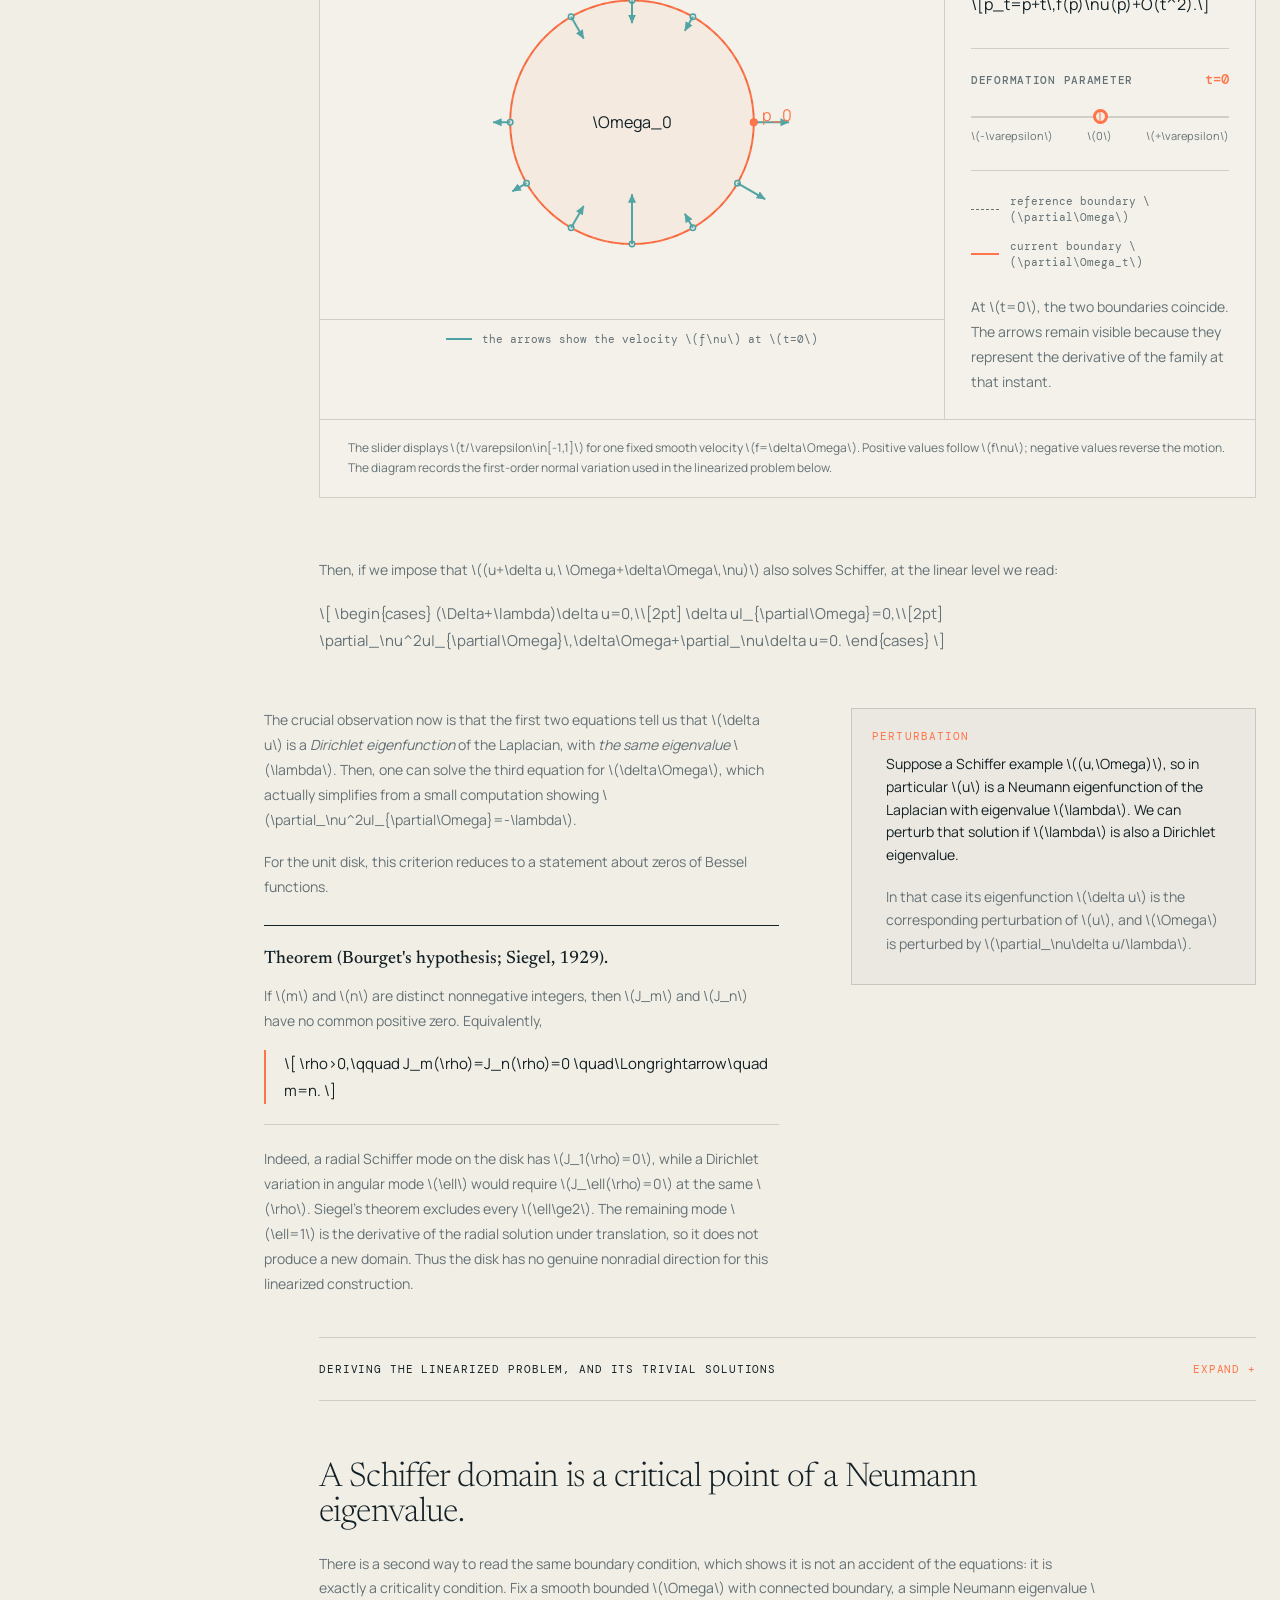
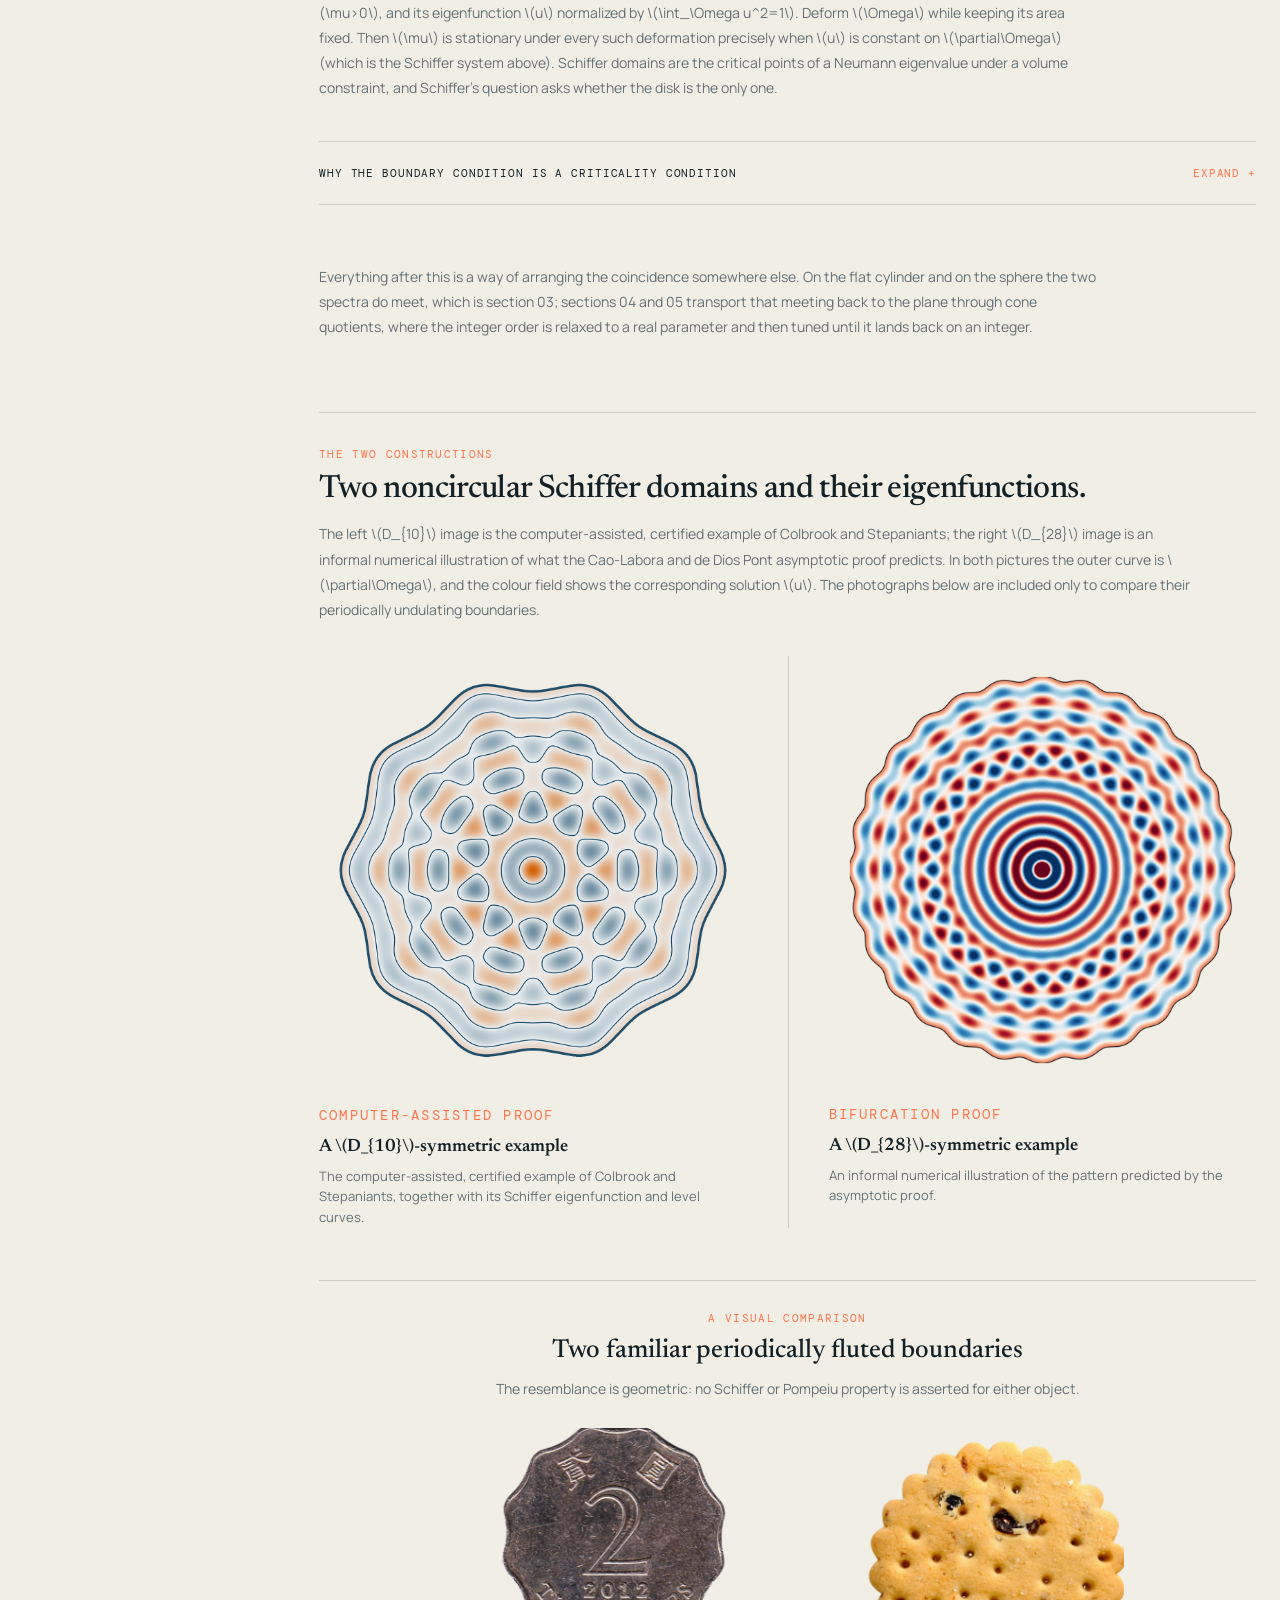
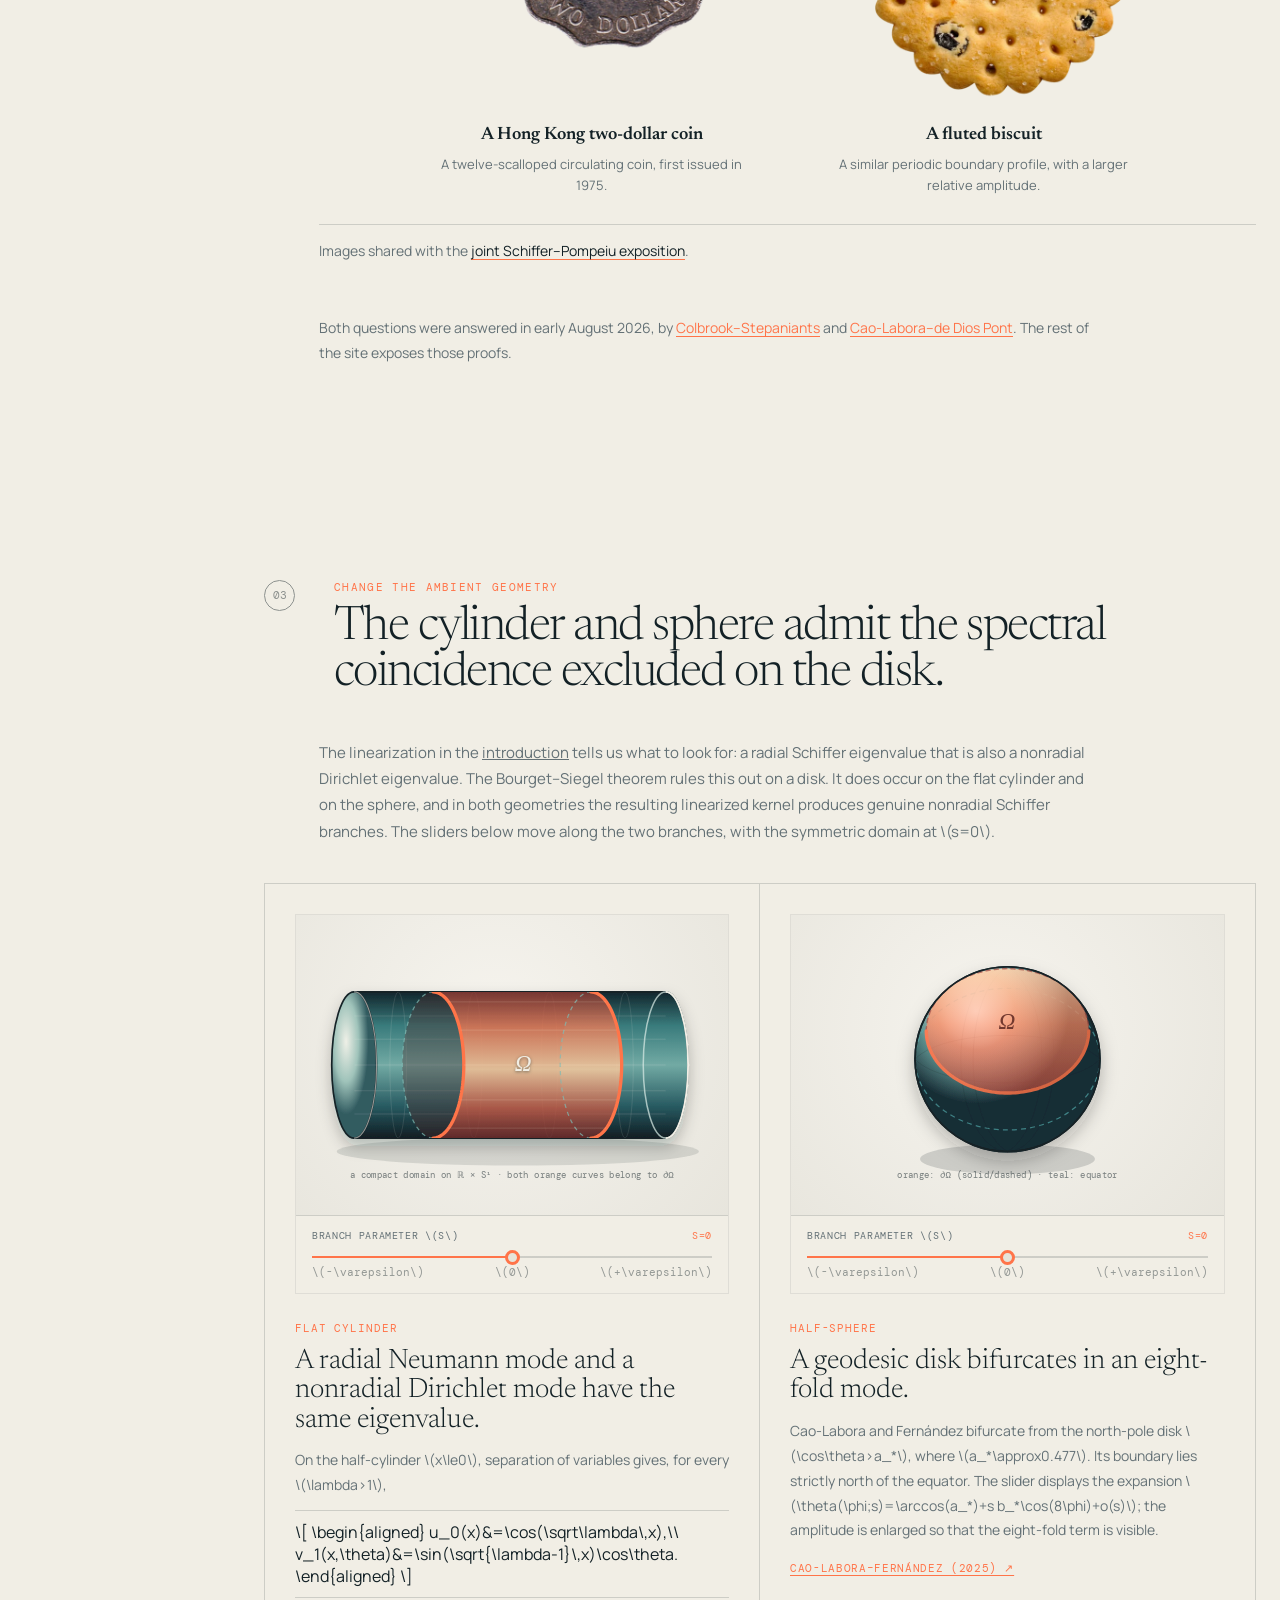
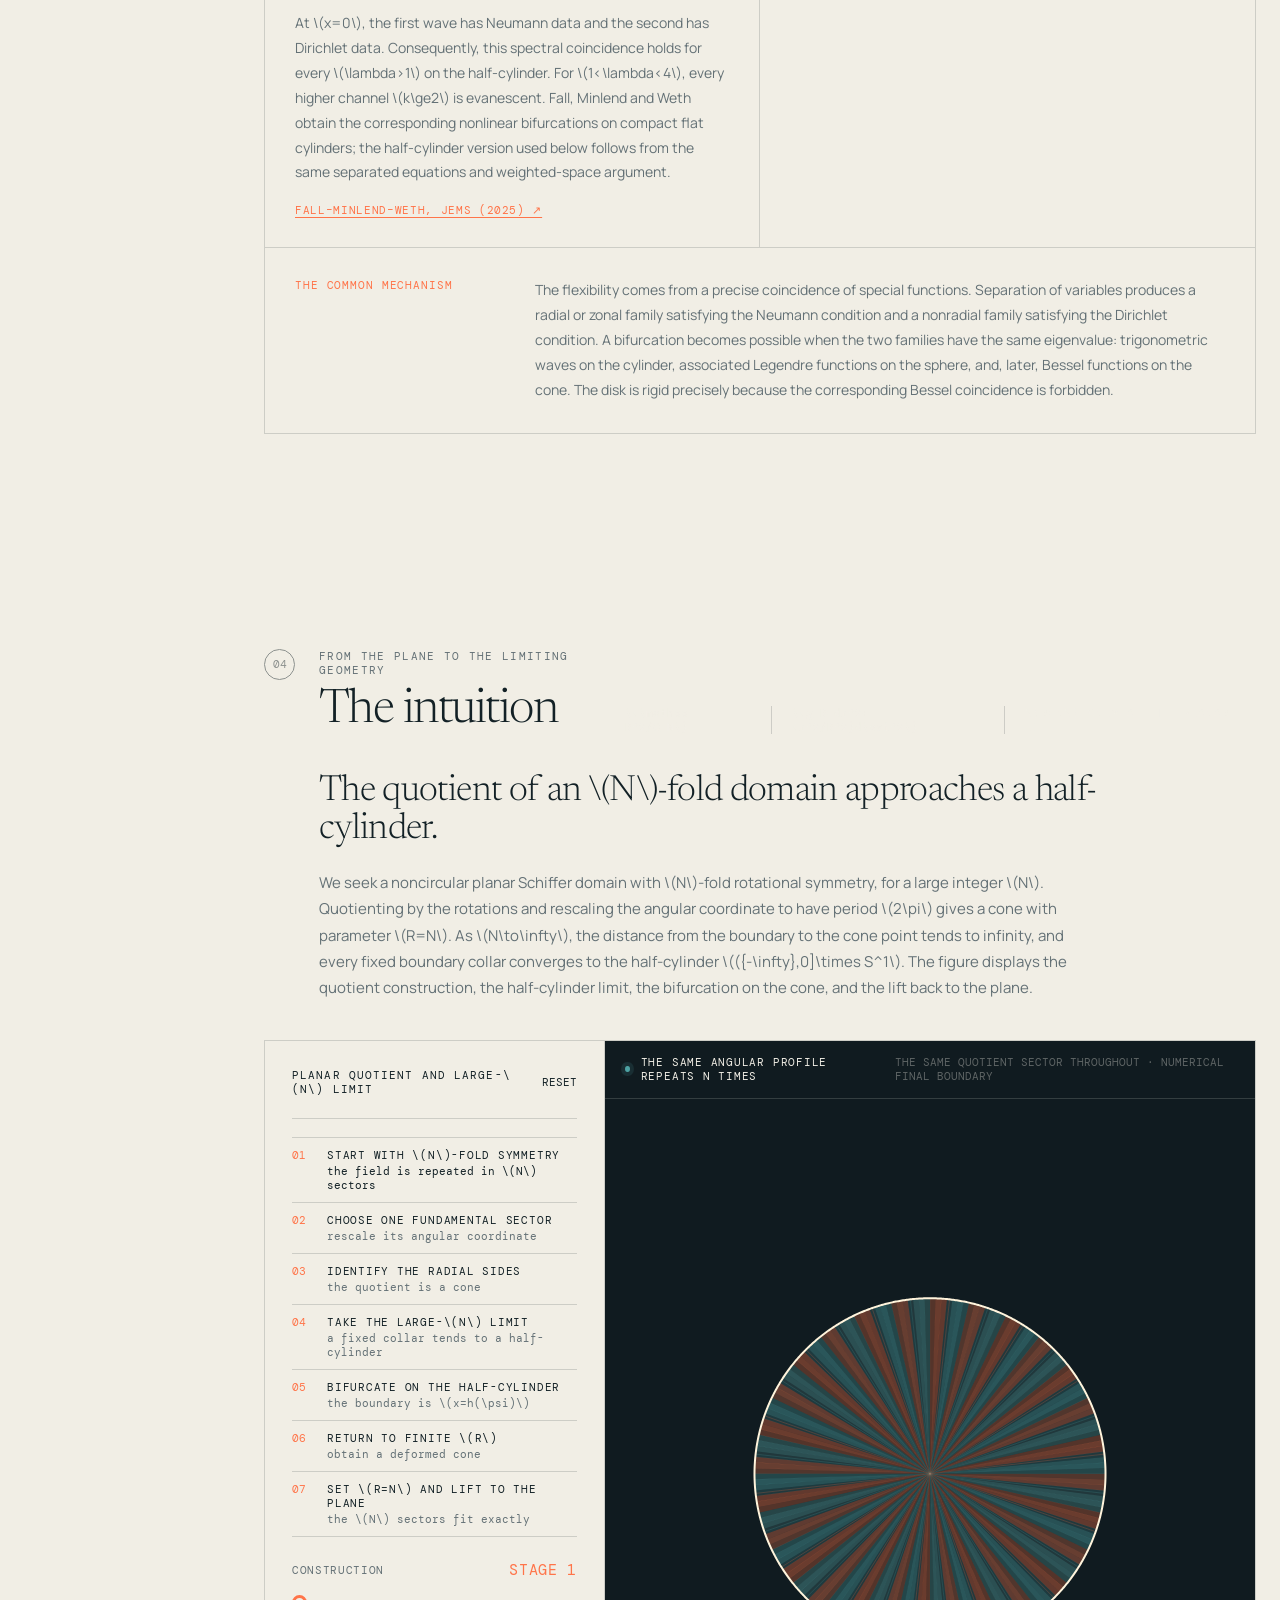
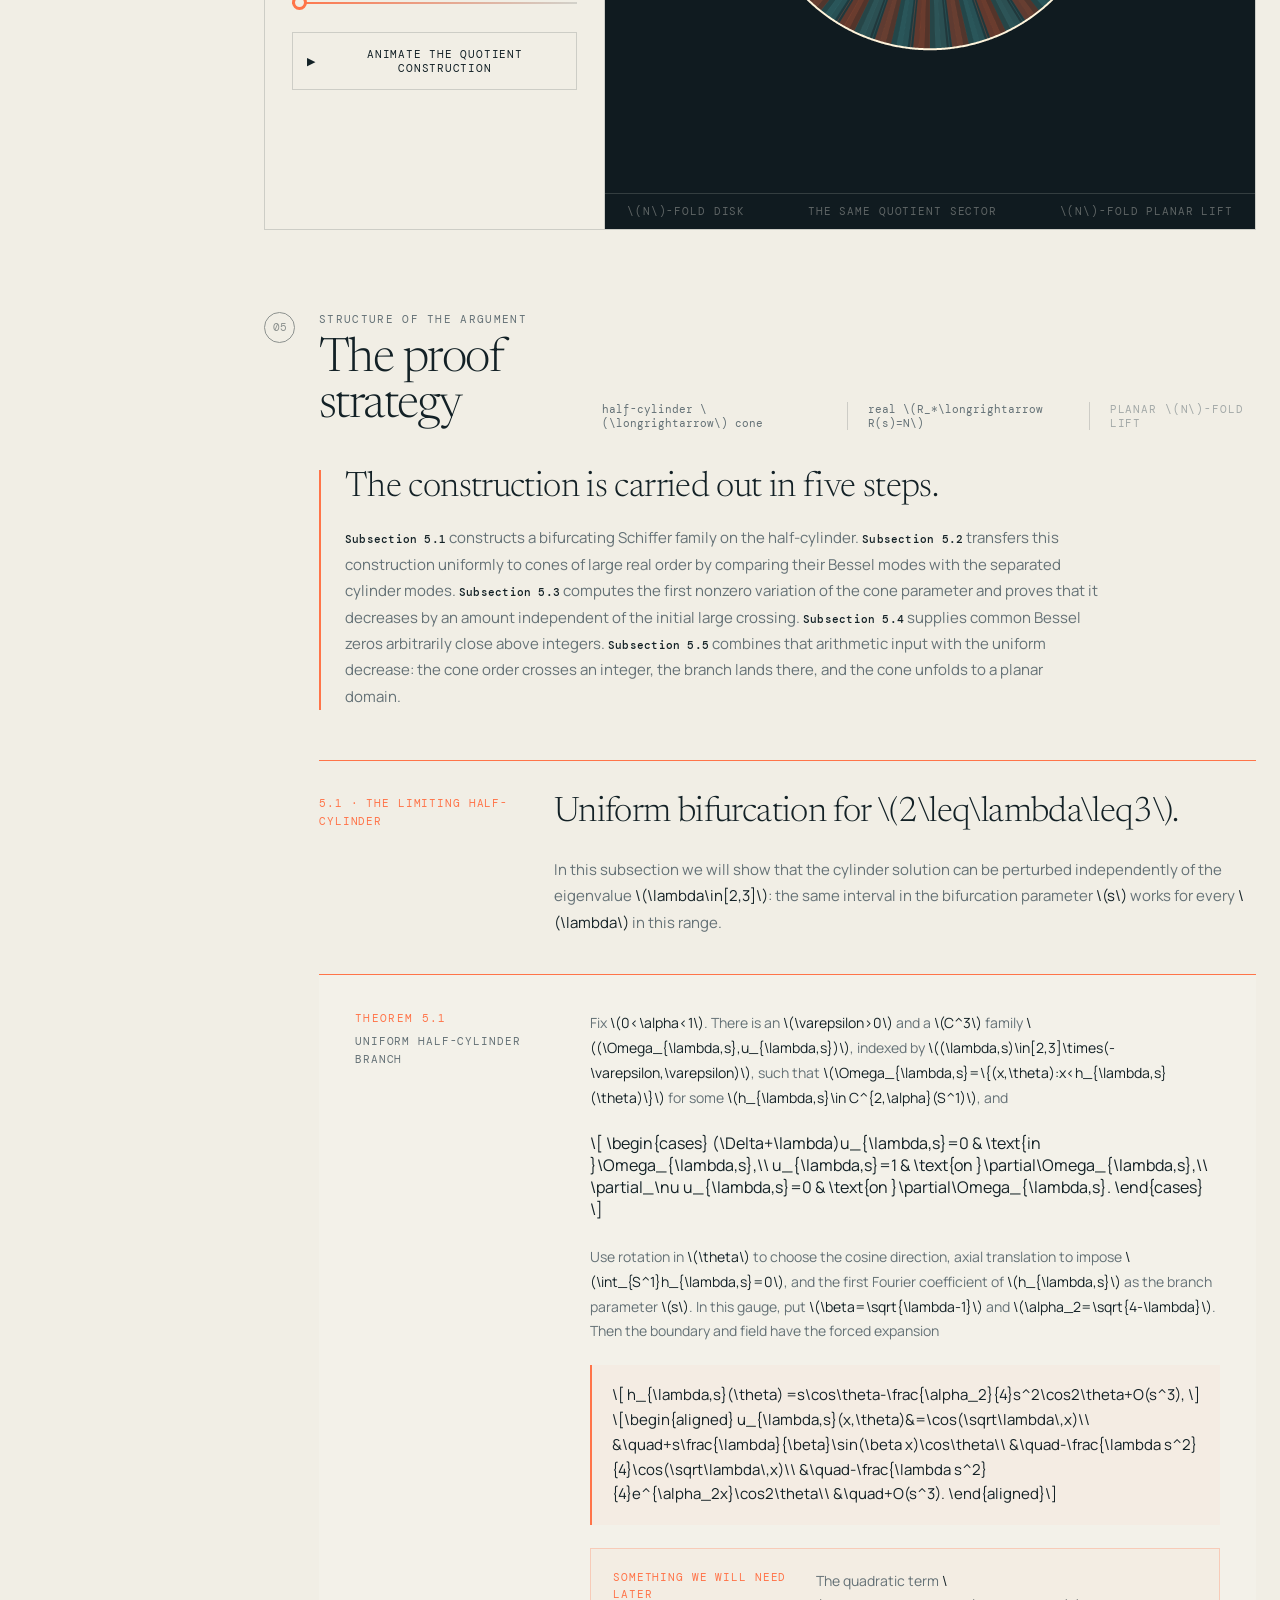
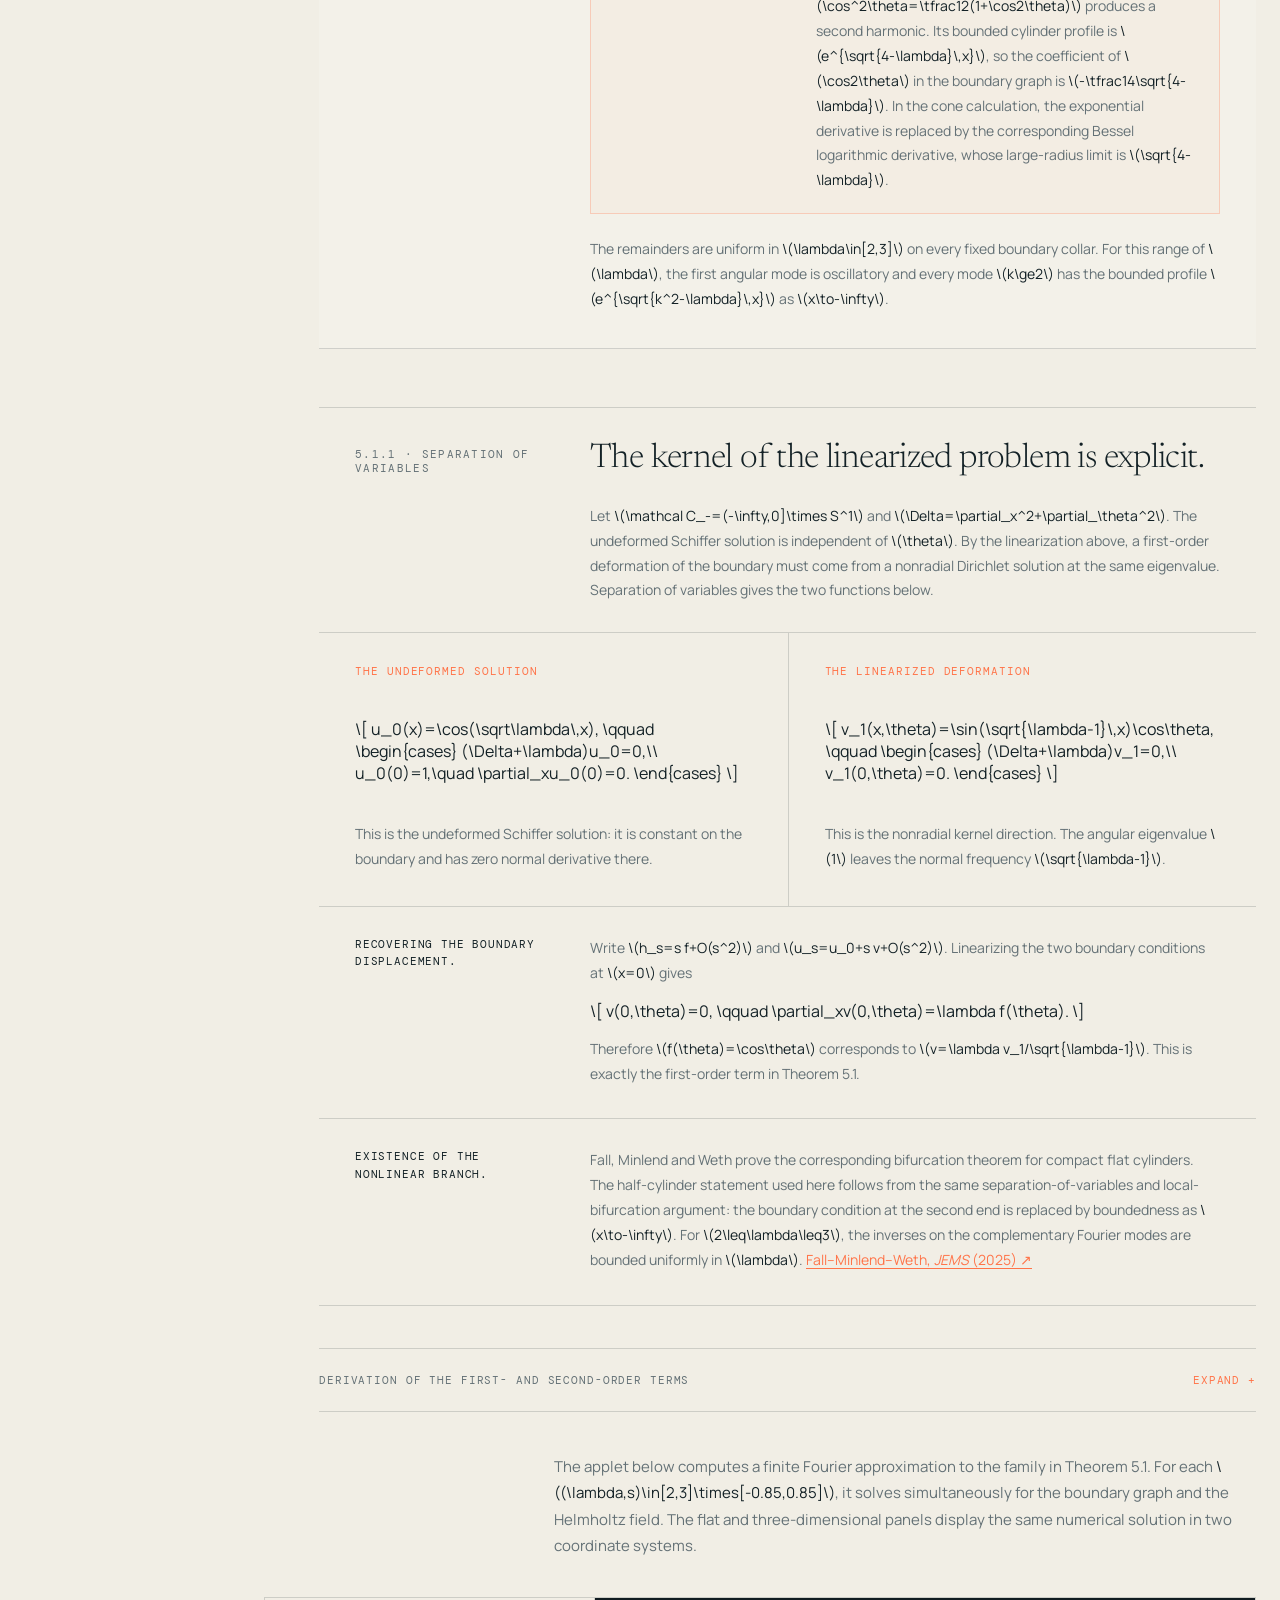
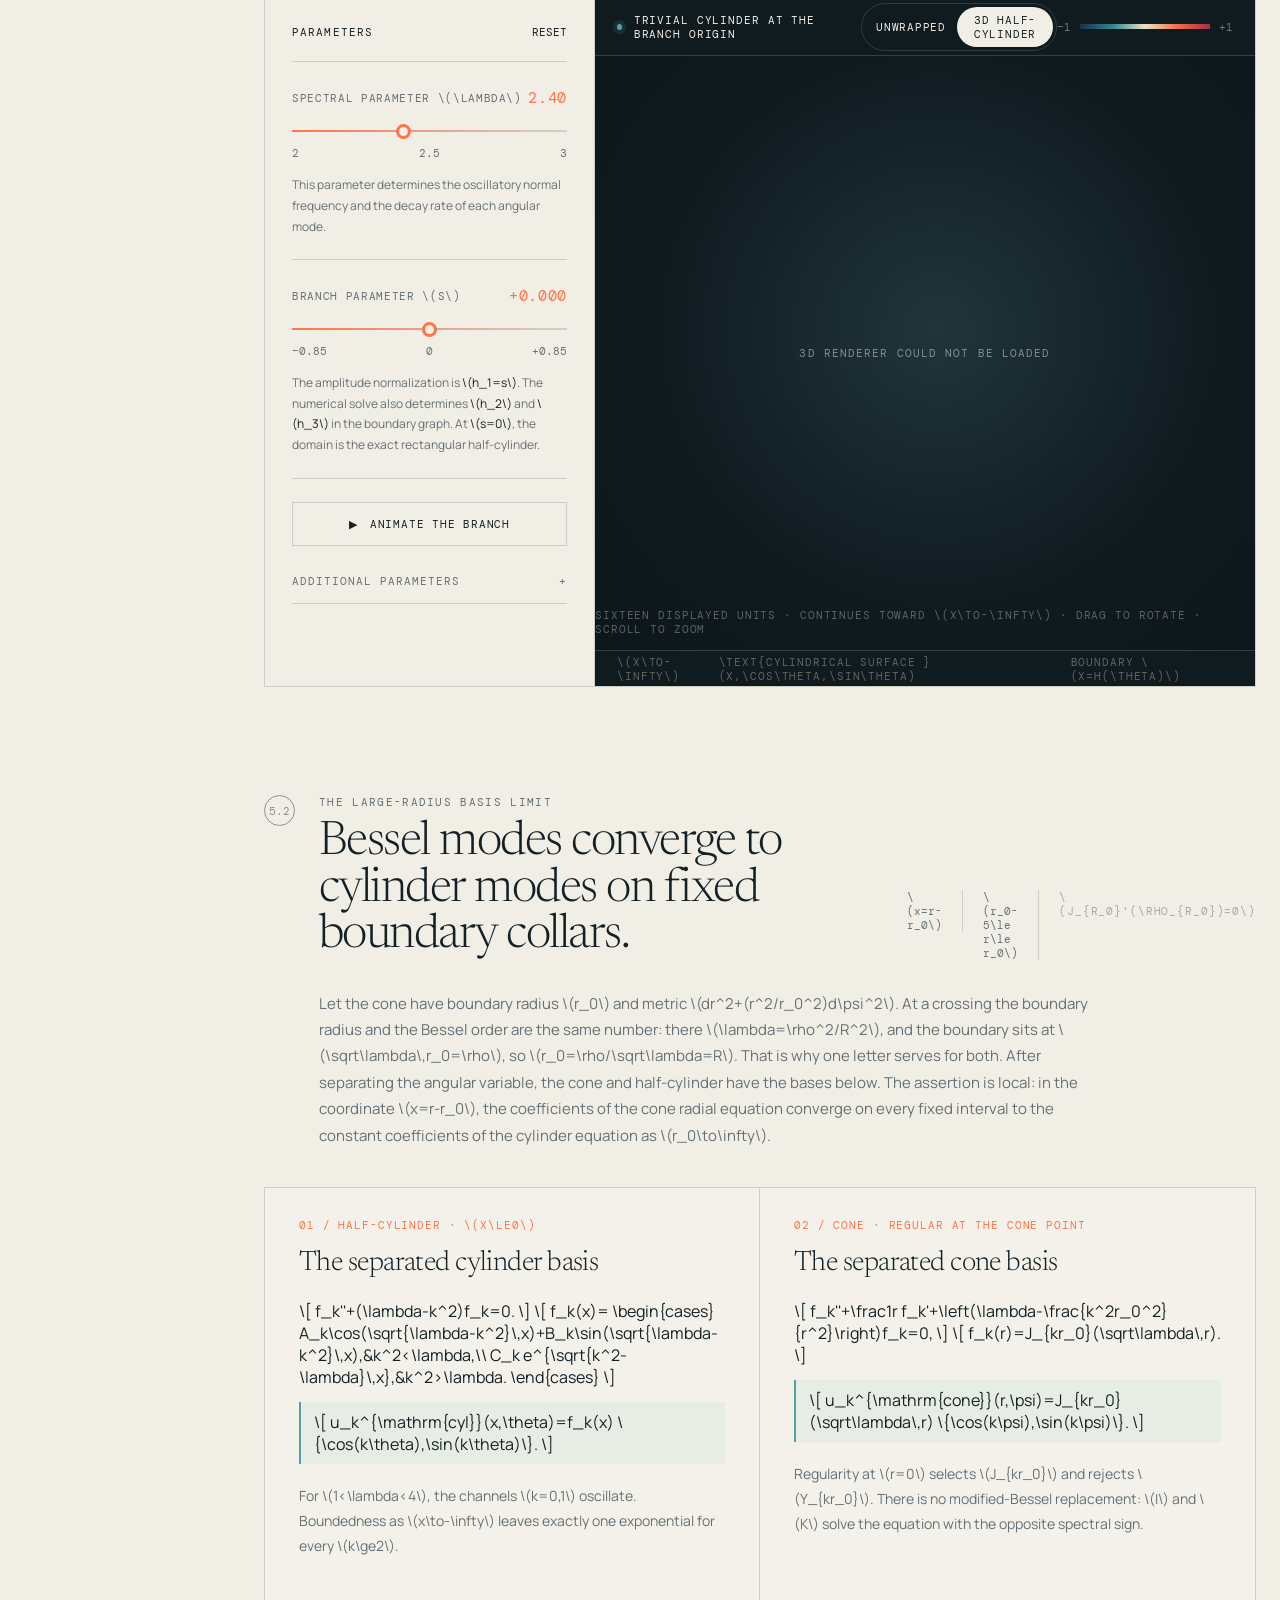
==== commit 43edb5cc: "Guard probe pointer capture" ====
--- a/index.html
+++ b/index.html
@@ -1676,6 +1676,6 @@
     <script defer src="app.js?v=20260828.2"></script>
     <script defer src="story.js?v=20260828.2"></script>
     <script defer src="abundance.js?v=20260828.2"></script>
-    <script defer src="pompeiu.js?v=20260828.2"></script>
+    <script defer src="pompeiu.js?v=20260828.3"></script>
   </body>
 </html>
